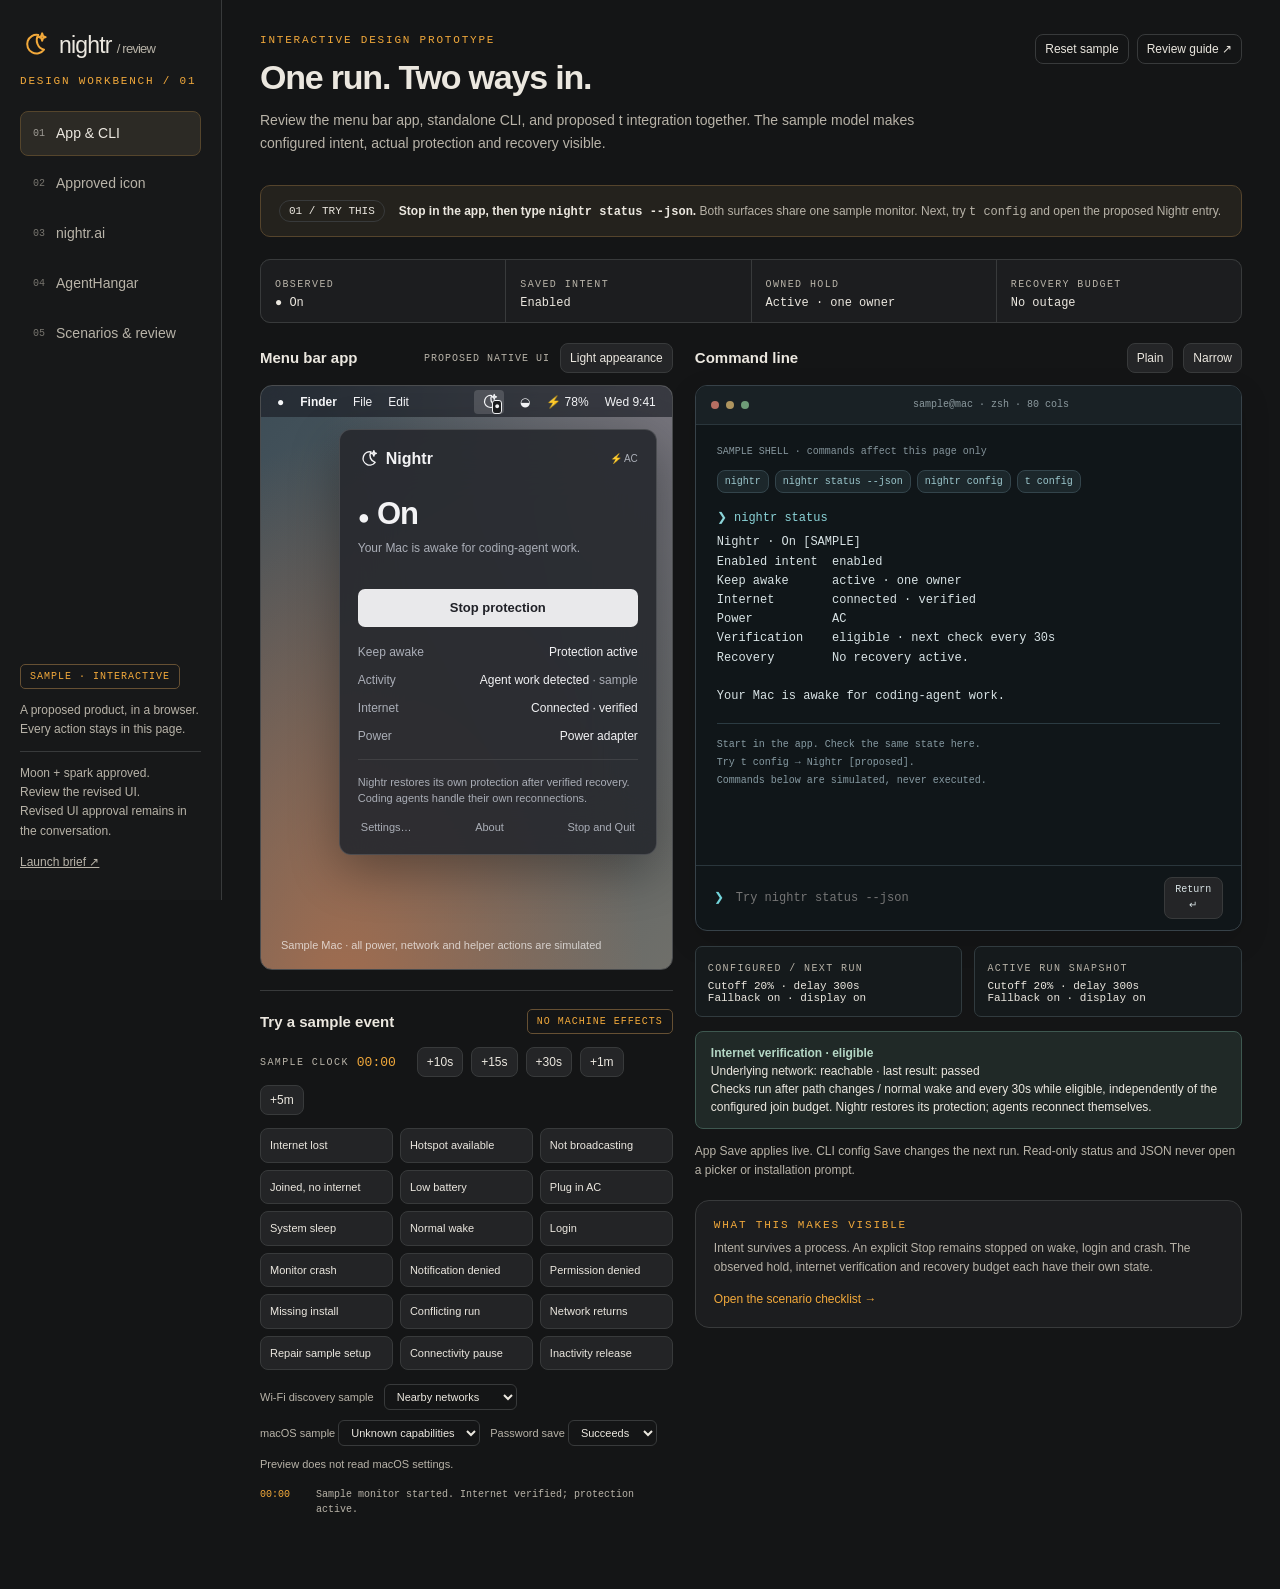
==== design-preview/index.html @ ea900652 "Implement native Nightr controller app and standalone CLI" ====
<!doctype html>
<html lang="en">
<head>
<meta charset="utf-8"><meta name="viewport" content="width=device-width,initial-scale=1">
<meta name="color-scheme" content="dark light">
<title>Nightr · interactive design review</title>
<style>
:root{--bg:#141516;--panel:#1c1d1f;--panel2:#242527;--line:#383a3b;--ink:#ebe7df;--muted:#b8b3a8;--accent:#f2a93b;--cyan:#73d5db;--green:#a7d69a;--red:#f49b91;--mono:"IBM Plex Mono","SFMono-Regular",Consolas,monospace;--sans:"Space Grotesk",-apple-system,BlinkMacSystemFont,"Segoe UI",sans-serif}*{box-sizing:border-box}body{margin:0;background:var(--bg);color:var(--ink);font:14px/1.5 var(--sans)}button,input,select,textarea{font:inherit}button,a,input,select,textarea{outline-offset:4px}button{cursor:pointer;color:inherit}button:disabled{cursor:not-allowed;opacity:.42}a{color:inherit}button{border:1px solid var(--line);background:var(--panel2);border-radius:8px;padding:9px 13px;text-align:center}button:hover:not(:disabled){border-color:var(--muted);filter:brightness(1.08)}button:focus-visible,a:focus-visible{outline:2px solid var(--accent)}button.primary{background:var(--accent);border-color:var(--accent);color:#241b0e;font-weight:650}button.quiet{background:transparent}button.small{padding:5px 9px;font-size:12px}button.link{padding:0;background:none;border:0;border-radius:0;color:var(--accent);text-align:left}input,select,textarea{background:var(--bg);color:var(--ink);border:1px solid var(--line);border-radius:6px;padding:8px 10px;max-width:100%}input[type=checkbox]{accent-color:var(--accent);width:16px;height:16px}h1,h2,h3,p{margin:0}h1{font-size:34px;line-height:1.15;letter-spacing:-1.2px;font-weight:550}h2{font-size:22px;line-height:1.25;letter-spacing:-.5px;font-weight:550}h3{font-size:15px;font-weight:600}p{color:var(--muted)}small,.muted{color:var(--muted)}.mono{font-family:var(--mono)}.eyebrow{font:11px var(--mono);letter-spacing:1.8px;text-transform:uppercase;color:var(--accent)}.label{font:10px var(--mono);letter-spacing:1.4px;color:var(--muted);text-transform:uppercase}.chip{display:inline-flex;align-items:center;gap:6px;border:1px solid var(--line);border-radius:20px;padding:4px 9px;font:11px var(--mono)}.green{color:var(--green)}.amber{color:var(--accent)}.cyan{color:var(--cyan)}.red{color:var(--red)}.stack{display:grid;gap:16px}.row{display:flex;align-items:center;gap:10px}.between{justify-content:space-between}.wrap{flex-wrap:wrap}.spacer{flex:1}.divider{border-top:1px solid var(--line);margin:18px 0}.card{background:var(--panel);border:1px solid var(--line);border-radius:14px;padding:22px}.note{font-size:12px;line-height:1.6;color:var(--muted)}.shell{display:grid;grid-template-columns:222px minmax(0,1fr);min-height:100vh}.sidebar{position:sticky;top:0;height:100vh;border-right:1px solid var(--line);padding:28px 20px;display:flex;flex-direction:column;gap:24px;background:#171819}.brand{display:flex;align-items:center;gap:11px;font-size:23px;letter-spacing:-.8px}.brand svg{color:var(--accent)}.sidebar nav{display:grid;gap:5px}.navbtn{display:flex;gap:11px;align-items:center;text-align:left;border-color:transparent;background:transparent;color:var(--muted);padding:11px 12px}.navbtn.active{background:#2c2a25;color:var(--ink);border-color:#55452c}.navnum{font:10px var(--mono);opacity:.6}.sidebar-foot{margin-top:auto;display:grid;gap:12px}.sample-pill{font:10px var(--mono);color:var(--accent);border:1px solid #665033;padding:6px 9px;border-radius:5px;display:inline-block;letter-spacing:1px}.main{min-width:0;padding:34px 38px 70px;max-width:1800px;width:100%;margin:auto}.topline{display:flex;justify-content:space-between;gap:20px;margin-bottom:30px;align-items:flex-start}.intro{max-width:670px;margin:12px 0 0;font-size:14px;line-height:1.65}.top-actions{display:flex;gap:8px;flex-wrap:wrap;justify-content:flex-end}.orientation{display:flex;gap:14px;align-items:center;background:#24221d;border:1px solid #55442c;padding:14px 18px;border-radius:10px;margin-bottom:22px}.orientation p{font-size:12px}.orientation strong{color:var(--ink);font-weight:550}.work-grid{display:grid;grid-template-columns:minmax(330px,.86fr) minmax(420px,1.14fr);gap:22px;align-items:start}.section-head{display:flex;justify-content:space-between;align-items:center;margin:0 0 12px}.section-head h2{font-size:15px;letter-spacing:0}.surface-caption{font:10px var(--mono);color:var(--muted);letter-spacing:1px;text-transform:uppercase}.mac-scene{border:1px solid #4a4c4e;position:relative;border-radius:12px;overflow:hidden;min-height:585px;background:radial-gradient(ellipse at 20% 110%,#a46d4e 0,transparent 65%),radial-gradient(ellipse at 100% 0%,#77757d 0,transparent 60%),linear-gradient(135deg,#3d4d57,#6f6f6a);padding-bottom:24px}.mac-scene.light{background:radial-gradient(ellipse at 20% 100%,#e5b695 0,transparent 60%),linear-gradient(135deg,#9eb5c2,#d8c3af)}.menubar{height:31px;display:flex;gap:16px;padding:0 16px;align-items:center;background:#1c2027ad;color:#f5f6f8;font:12px -apple-system,BlinkMacSystemFont,sans-serif;backdrop-filter:blur(16px)}.light .menubar{background:#f7f7f7a6;color:#26282a}.menubar .menu-icon{border:0;background:transparent;padding:3px 6px;border-radius:4px;display:flex;align-items:center;gap:4px}.menubar .menu-icon.open{background:#ffffff27}.mac-desktop-label{position:absolute;bottom:18px;left:20px;color:#ffffffb0;font:11px -apple-system,sans-serif}.mac-popover{--native-bg:#27292eea;--native-ink:#f3f3f5;--native-muted:#aaaeb7;--native-line:#ffffff17;width:318px;max-width:calc(100% - 30px);margin:12px 15px 0 auto;background:var(--native-bg);color:var(--native-ink);border:1px solid #ffffff25;border-radius:12px;box-shadow:0 16px 50px #0005;backdrop-filter:blur(30px);padding:18px;font:13px/1.4 -apple-system,BlinkMacSystemFont,sans-serif}.light .mac-popover,.native-light{--native-bg:#f6f5f2f2;--native-ink:#202228;--native-muted:#666b75;--native-line:#00000016}.mac-popover p{color:var(--native-muted)}.native-brand{font-size:16px;font-weight:600;gap:8px}.native-icon{color:var(--native-ink);display:inline-flex}.status-title{font-size:31px;font-weight:550;letter-spacing:-1px;margin-top:21px}.state-symbol{font-size:20px;margin-right:8px}.status-desc{font-size:12px;min-height:34px;margin:5px 0 15px}.native-primary{width:100%;background:#e9e9eb;color:#202127;border-color:#fff1;font-weight:600;padding:9px;border-radius:7px}.native-primary.start{background:#f2ad48;color:#281c0d}.native-status{margin-top:17px;display:grid;gap:11px}.native-status .item{display:flex;align-items:flex-start;justify-content:space-between;gap:12px;font-size:12px}.native-status .item span:first-child{color:var(--native-muted)}.native-status .item span:last-child{text-align:right}.native-separator{border-top:1px solid var(--native-line);margin:15px 0}.native-footer{display:flex;gap:8px;justify-content:space-between}.native-footer button{font:11px -apple-system,sans-serif;background:transparent;border:0;color:var(--native-muted);padding:3px}.recovery-banner{margin-top:14px;padding:11px;background:#b47b2323;border:1px solid #b6873c66;border-radius:7px;font-size:11px}.recovery-banner p{margin:5px 0 9px;font-size:11px;color:var(--native-muted)}.recovery-banner .row{gap:5px}.recovery-banner button{font-size:10px;padding:5px 7px;background:#ffffff10;color:var(--native-ink);border-color:var(--native-line)}.native-settings{--native-bg:#27292eea;--native-ink:#f3f3f5;--native-muted:#aaaeb7;--native-line:#ffffff17;margin:14px 15px 0;background:var(--native-bg);color:var(--native-ink);border-radius:12px;padding:17px;box-shadow:0 16px 45px #0004;font:12px -apple-system,sans-serif}.settings-title{font-size:15px;font-weight:600;margin-bottom:14px}.settings-grid{display:grid;gap:10px}.setting{display:flex;justify-content:space-between;gap:16px;align-items:center}.setting input[type=number]{width:70px}.setting input,.setting select{font-size:12px}.native-settings input,.native-settings select{background:#80808016;border-color:#80808044;color:var(--native-ink);padding:5px 7px}.native-settings .note{color:var(--native-muted);font-size:11px}.native-settings button{font-size:11px;padding:6px 10px}.native-settings button.primary{background:#da9c37}.hidden{display:none!important}.terminal{background:#101619;border:1px solid #374249;border-radius:12px;overflow:hidden;color:#d8e3e5;box-shadow:0 10px 30px #0002;font:12px/1.6 var(--mono)}.terminal-top{padding:11px 15px;border-bottom:1px solid #2a363c;display:flex;align-items:center;gap:7px;background:#192125;color:#8c9a9f;font-size:10px}.traffic{width:8px;height:8px;border-radius:50%;background:#526168}.traffic:first-child{background:#b56e62}.traffic:nth-child(2){background:#ae945e}.traffic:nth-child(3){background:#6e9c78}.terminal-body{padding:19px 21px;min-height:440px;overflow:auto;max-height:780px}.terminal.narrow{max-width:390px;margin:auto}.terminal.plain{filter:grayscale(1)}.terminal pre{font:inherit;white-space:pre-wrap;word-break:break-word;margin:0}.command-line{display:flex;align-items:center;gap:8px;padding:11px 18px;border-top:1px solid #2a363c}.command-line input{border:0;padding:4px;background:transparent;font:12px var(--mono);width:100%;outline:none;color:#e8f1f0}.command-line button{font-size:10px;padding:4px 8px}.terminal-hint{font-size:10px;color:#85959c}.command-examples{display:flex;gap:6px;flex-wrap:wrap;margin:10px 0 16px}.command-examples button{font:10px var(--mono);padding:5px 7px;background:#1c272b;border-color:#33444b;color:#9bc6cc}.term-entry{margin-bottom:15px}.term-prompt{color:#8bd4d8;margin-bottom:5px}.rail-title{font-size:14px;color:#88d4db;margin-bottom:3px}.rail-subtitle{font-size:10px;color:#86979e;margin-bottom:16px}.rail-section{color:#78cbd5;font-size:10px;letter-spacing:1.3px;margin:15px 0 5px;text-transform:uppercase}.rail-row{display:flex;gap:7px;width:100%;border:0;border-radius:2px;background:none;color:#aebfc4;padding:5px 7px;font:11px/1.5 var(--mono);text-align:left;justify-content:space-between}.rail-row .pointer{display:inline-block;width:11px;color:#e4f9fa}.rail-row.focused{background:#16434e;color:#f2ffff}.rail-row.primary-row{color:#a5dfa3;margin-top:12px}.rail-row .rail-value{color:#82999f;text-align:right;max-width:45%}.rail-row.focused .rail-value{color:#b1d4da}.rail-row.pending .rail-value{color:#e5ba78}.rail-footer{margin-top:17px;padding-top:12px;border-top:1px solid #2b3b42;font:10px/1.8 var(--mono);color:#879ba3}.rail-options{display:grid;gap:6px;margin-top:14px}.rail-options button{text-align:left;font:11px var(--mono);background:#172c34;color:#c6e9e8;border-color:#34515b}.rail-review{padding:12px;border:1px solid #35564d;background:#172b26;border-radius:5px;margin:12px 0;color:#b9d9c9}.rail-review pre{font-size:10px}.cli-settings .setting{font:11px var(--mono);padding:5px 0;border-bottom:1px solid #23353d}.cli-settings input,.cli-settings select{font:11px var(--mono);padding:5px;background:#16252c;border-color:#3b525b;width:110px}.scenario-bar{margin-top:20px;border-top:1px solid var(--line);padding-top:18px}.clock{display:flex;gap:8px;align-items:center;flex-wrap:wrap;margin:13px 0}.clock-readout{color:var(--accent);font:13px var(--mono);min-width:52px}.scenario-grid{display:grid;grid-template-columns:repeat(3,1fr);gap:7px}.scenario-grid button{font-size:11px;text-align:left;padding:8px 9px;background:#232426}.event-log{max-height:150px;overflow:auto;display:grid;gap:6px;margin-top:14px}.event{font:10px/1.5 var(--mono);display:flex;gap:12px}.event time{color:var(--accent);min-width:44px}.event span{color:var(--muted)}.observed{display:grid;grid-template-columns:repeat(4,1fr);gap:1px;background:var(--line);border:1px solid var(--line);border-radius:10px;overflow:hidden;margin:20px 0}.observed div{background:var(--panel);padding:12px 14px}.observed strong{display:block;margin-top:3px;font:12px var(--mono)}.icon-grid{display:grid;grid-template-columns:repeat(3,minmax(0,1fr));gap:18px}.icon-card{padding:22px;border:1px solid var(--line);background:var(--panel);border-radius:14px;position:relative}.icon-card.selected{border-color:var(--accent);background:#24221e}.icon-card .select-icon{width:100%;margin-top:18px}.app-icon{height:105px;width:105px;border-radius:25px;display:grid;place-items:center;background:linear-gradient(145deg,#ffd789,#d5922d);color:#332714;box-shadow:inset 0 1px 1px #fff9,0 10px 25px #0003;border:1px solid #e7b35c}.icon-hero{display:flex;justify-content:center;padding:15px 0 28px}.icon-mini-bars{display:grid;gap:7px;margin-top:18px}.icon-bar{height:38px;padding:7px 12px;border-radius:6px;display:flex;align-items:center;justify-content:space-between;background:#e5e6e8;color:#303134}.icon-bar.dark{background:#0f1114;color:#f0f0f2}.icon-scale{display:inline-flex;align-items:center;gap:6px;font:9px var(--mono)}.icon-state-row{display:flex;gap:8px;justify-content:space-between;margin:14px 0}.icon-state{display:grid;gap:4px;justify-items:center;font:8px var(--mono);color:var(--muted)}.icon-state-glyph{position:relative;display:inline-flex;color:inherit}.state-badge{position:absolute;right:-4px;bottom:-3px;background:var(--panel);border-radius:3px;font:bold 9px var(--mono);line-height:12px;min-width:10px;text-align:center;border:1px solid currentColor}.favicon{font:10px var(--sans);background:#303135;border:1px solid #4c4d50;border-bottom:0;border-radius:7px 7px 0 0;padding:8px;display:flex;align-items:center;gap:7px}.mini-social{background:#141516;border:1px solid #454039;padding:20px 16px;border-radius:0 0 8px 8px;margin-top:0;min-height:130px}.mini-social strong{font-size:22px;line-height:1.15;display:block;margin-top:18px;letter-spacing:-.6px}.preview-browser{border:1px solid #4b4944;border-radius:13px;overflow:hidden;background:#141516}.browser-chrome{background:#282827;padding:10px 15px;display:flex;align-items:center;gap:8px;font:10px var(--mono);color:#b6b1a7;border-bottom:1px solid #44413a}.address{background:#181918;padding:5px 25px;border-radius:5px;margin:auto;display:flex;gap:6px;align-items:center}.website{font-family:var(--sans);color:#ebe7df;background:#141516;overflow:hidden}.web-nav{display:flex;align-items:center;justify-content:space-between;padding:24px 36px;gap:20px}.web-brand{font-size:22px;font-weight:500;display:flex;align-items:center;gap:10px;letter-spacing:-.8px}.web-nav-links{display:flex;align-items:center;gap:20px;font-size:12px}.web-nav-links button{padding:0;background:none;border:0;color:#b8b3a8}.web-nav-links .source{border:1px solid #514334;padding:7px 11px;color:#f2a93b}.web-hero{display:grid;grid-template-columns:1.1fr .9fr;gap:32px;padding:65px 50px 70px;align-items:center;position:relative;border-bottom:1px solid #343434}.web-hero:before{content:"";position:absolute;width:520px;height:520px;border:1px solid #f2a93b18;top:-60px;right:-100px;border-radius:50%;box-shadow:0 0 0 70px #f2a93b06,0 0 0 140px #f2a93b04;pointer-events:none}.hero-copy{z-index:1}.web-kicker{display:flex;align-items:center;gap:8px;font:10px var(--mono);color:#d3b481;letter-spacing:1.4px;text-transform:uppercase;margin-bottom:22px}.web-kicker:before{content:"";width:22px;height:1px;background:#d3b481}.web-hero h2{font-size:clamp(36px,4.8vw,66px);line-height:1.03;letter-spacing:-2.8px;max-width:630px;font-weight:500}.web-hero h2 em{font-style:normal;color:#f2a93b}.web-hero p{font-size:15px;line-height:1.7;max-width:400px;margin:24px 0}.web-actions{display:flex;gap:10px;align-items:center;flex-wrap:wrap}.web-actions button{padding:12px 17px}.web-requirements{font:10px/1.7 var(--mono);color:#948e82;margin-top:16px}.web-demo{position:relative;z-index:1;transform:rotate(2deg);border:1px solid #74716b;border-radius:12px;overflow:hidden;background:linear-gradient(140deg,#5b6164,#856952);padding-bottom:28px;box-shadow:0 30px 70px #0006}.web-demo .mac-popover{width:290px;margin:12px auto 0;max-width:calc(100% - 24px)}.web-demo .menubar{font-size:10px;padding:0 12px}.web-demo .mac-popover .status-title{font-size:26px}.web-demo .recovery-banner{display:none}.web-strip{display:flex;gap:32px;justify-content:center;padding:20px 25px;border-bottom:1px solid #343434;font:10px var(--mono);color:#a9a597;flex-wrap:wrap}.web-features{padding:54px 50px}.web-section-label{font:10px var(--mono);color:#f2a93b;letter-spacing:1.5px;margin-bottom:20px}.web-feature-grid{display:grid;grid-template-columns:repeat(3,1fr);gap:30px}.web-feature{border-top:1px solid #4d4537;padding-top:18px}.web-feature .index{font:10px var(--mono);color:#a9987c;margin-bottom:25px}.web-feature h3{font-size:19px;font-weight:500;letter-spacing:-.5px;margin-bottom:12px}.web-feature p{font-size:12px;line-height:1.8}.web-cli{margin:0 50px 55px;display:grid;grid-template-columns:1fr 1fr;gap:30px;align-items:center;background:#1c1d1f;padding:28px;border:1px solid #393837;border-radius:10px}.web-cli h3{font-size:26px;line-height:1.15;font-weight:500;letter-spacing:-.7px;margin-bottom:15px}.web-cli p{font-size:12px}.web-code{font:11px/1.9 var(--mono);background:#101315;color:#d4ddd8;padding:20px;border-radius:6px;white-space:pre-wrap;overflow-wrap:anywhere}.web-install{border-top:1px solid #383734;padding:42px 50px;display:grid;grid-template-columns:1fr 1fr;gap:30px}.web-install h3{font-size:25px;font-weight:500;letter-spacing:-.7px;margin-bottom:12px}.web-install p{font-size:12px}.web-footer{border-top:1px solid #383734;padding:23px 36px;display:flex;gap:14px;justify-content:space-between;align-items:center;color:#9b9588;font-size:10px}.website-mobile{max-width:390px;margin:auto}.website-mobile .web-nav{padding:20px}.website-mobile .web-nav-links{gap:10px;font-size:10px}.website-mobile .web-hero{grid-template-columns:1fr;padding:35px 24px;gap:32px}.website-mobile .web-hero h2{font-size:46px;letter-spacing:-2px}.website-mobile .web-demo{transform:none}.website-mobile .web-features{padding:35px 24px}.website-mobile .web-feature-grid{grid-template-columns:1fr;gap:27px}.website-mobile .web-feature .index{margin-bottom:10px}.website-mobile .web-cli{grid-template-columns:1fr;margin:0 20px 30px;padding:20px}.website-mobile .web-install{grid-template-columns:1fr;padding:30px 24px}.website-mobile .web-strip{gap:10px;justify-content:flex-start;padding:16px 24px}.website-mobile .web-footer{padding:20px;flex-wrap:wrap}.hangar{padding:45px 42px 0;background:#141516;color:#ebe7df;min-height:740px}.hangar-logo{font:14px var(--mono);letter-spacing:-.3px}.hangar-hero{padding:55px 0 45px;display:grid;grid-template-columns:1.3fr 1fr;gap:40px}.hangar-hero h2{font-size:48px;line-height:1.1;letter-spacing:-2px;font-weight:500}.hangar-hero p{font-size:13px;align-self:end;line-height:1.8}.hangar-tabs{border-top:1px solid #3c3b36;border-bottom:1px solid #3c3b36;display:flex;gap:0;flex-wrap:wrap}.hangar-tabs button{flex:1;border:0;border-radius:0;padding:17px 14px;background:none;font:12px var(--mono);color:#a8a295;border-bottom:2px solid transparent}.hangar-tabs button.active{color:#f2a93b;border-bottom-color:#f2a93b;background:#f2a93b07}.hangar-product{padding:38px 0 45px;display:grid;grid-template-columns:1.1fr 1fr;gap:40px;align-items:center}.hangar-product h3{font-size:32px;letter-spacing:-1px;font-weight:500;line-height:1.2;margin:15px 0}.hangar-product p{font-size:13px;line-height:1.8;margin-bottom:20px}.hangar-product .visual{background:#1c1d1f;border:1px solid #3d3a35;border-radius:9px;min-height:225px;padding:25px;font:11px/2 var(--mono);display:grid;align-content:center}.hangar-product .visual .big-icon{color:#f2a93b;margin-bottom:17px}.hangar-footer{padding:22px 0;border-top:1px solid #3b3934;font:10px var(--mono);color:#8e877b;display:flex;justify-content:space-between}.guide-grid{display:grid;grid-template-columns:1fr 1fr;gap:22px}.walkthrough{counter-reset:steps}.walkthrough li{list-style:none;position:relative;padding:0 0 23px 42px;margin:0}.walkthrough li:before{counter-increment:steps;content:counter(steps,decimal-leading-zero);position:absolute;left:0;top:0;font:12px var(--mono);color:var(--accent)}.walkthrough ol{padding:0;margin:20px 0 0}.walkthrough p{font-size:12px;margin-top:5px}.review-check{display:flex;gap:10px;align-items:start;font-size:12px;margin:14px 0;color:var(--muted)}.review-check input{margin-top:2px}.guide-scenarios{display:grid;gap:9px;margin-top:20px}.guide-scenario{display:flex;align-items:center;gap:18px;border-top:1px solid var(--line);padding-top:12px}.guide-scenario p{font-size:11px;flex:1}.guide-scenario button{min-width:150px;text-align:left;font-size:11px}.toast{position:fixed;bottom:25px;left:50%;transform:translateX(-50%);max-width:calc(100% - 35px);background:#e9e2d5;color:#29261f;padding:12px 18px;border:1px solid #cdbd9e;border-radius:9px;box-shadow:0 10px 40px #0005;z-index:40;font-size:12px}.modal-overlay{position:fixed;inset:0;background:#0009;z-index:30;display:flex;align-items:center;justify-content:center;padding:25px;backdrop-filter:blur(5px)}.modal{width:540px;max-width:100%;max-height:90vh;overflow:auto;background:var(--panel);border:1px solid #5b5447;border-radius:14px;padding:26px;box-shadow:0 20px 90px #0008}.modal h2{margin-bottom:12px}.modal p{font-size:13px;line-height:1.7}.modal .row{margin-top:22px;justify-content:flex-end}.modal pre{white-space:pre-wrap;font:11px/1.8 var(--mono);background:var(--bg);padding:15px;border-radius:7px;overflow-wrap:anywhere}.audit{display:grid;grid-template-columns:1fr 1fr;gap:12px;margin-top:15px}.audit>div{padding:12px;background:#151a1c;border-radius:7px;border:1px solid #313b3f;font-size:11px}.audit strong{display:block;margin-top:4px;font:11px var(--mono)}@media(min-width:1500px){.main{padding:40px 55px}.work-grid{grid-template-columns:minmax(440px,.9fr) minmax(500px,1.1fr)}}@media(max-width:1160px){.shell{grid-template-columns:185px 1fr}.sidebar{padding:25px 13px}.main{padding:28px 23px}.work-grid{grid-template-columns:1fr}.mac-scene{min-height:555px}.terminal-body{max-height:650px}.icon-grid{grid-template-columns:1fr}.icon-card{display:grid;grid-template-columns:140px 1fr 1fr;gap:15px}.icon-card .icon-hero{grid-row:span 2}.icon-card>div:nth-child(4){grid-column:2 / span 2}.icon-card .mini-social{min-height:110px}.icon-card .mini-social strong{font-size:21px}.icon-card h2{font-size:20px}.icon-card .select-icon{grid-column:2 / span 2;margin-top:0}.icon-card .icon-mini-bars{margin-top:0}.icon-card .icon-state-row{grid-column:2}.web-hero{padding:45px 30px;gap:20px}.web-hero h2{font-size:45px;letter-spacing:-2px}.web-demo .mac-popover{padding:13px}.web-features{padding:40px 30px}.web-cli{margin:0 30px 40px}.web-install{padding:30px}.guide-grid{grid-template-columns:1fr}}@media(max-width:760px){.shell{display:block}.sidebar{position:relative;height:auto;border-right:0;border-bottom:1px solid var(--line);padding:17px 18px;gap:14px}.sidebar nav{display:flex;overflow:auto;gap:5px}.navbtn{white-space:nowrap;padding:8px 10px;font-size:12px}.navnum{display:none}.sidebar-foot{display:none}.brand{font-size:20px}.sidebar .eyebrow{display:none}.main{padding:23px 16px 50px}.topline{display:block;margin-bottom:20px}.top-actions{justify-content:flex-start;margin-top:17px}h1{font-size:29px}.orientation{align-items:flex-start;padding:13px}.orientation .chip{display:none}.work-grid{display:block}.work-grid>section+section{margin-top:25px}.scenario-grid{grid-template-columns:repeat(2,1fr)}.observed{grid-template-columns:repeat(2,1fr)}.icon-card{display:block}.icon-card .icon-hero{padding:22px}.icon-card .icon-mini-bars{margin-top:20px}.icon-card .select-icon{margin-top:15px}.web-nav{padding:20px}.web-nav-links{gap:10px;font-size:10px}.web-nav-links button:first-child{display:none}.web-hero{grid-template-columns:1fr;padding:35px 24px;gap:32px}.web-hero h2{font-size:46px;letter-spacing:-2px}.web-demo{transform:none;max-width:350px;margin:auto;width:100%}.web-features{padding:35px 24px}.web-feature-grid{grid-template-columns:1fr;gap:27px}.web-feature .index{margin-bottom:10px}.web-cli{grid-template-columns:1fr;margin:0 20px 30px;padding:20px}.web-install{grid-template-columns:1fr;padding:30px 24px}.web-strip{gap:10px;justify-content:flex-start;padding:16px 24px}.web-footer{padding:20px;flex-wrap:wrap}.hangar{padding:28px 24px 0}.hangar-hero{grid-template-columns:1fr;padding:35px 0;gap:20px}.hangar-hero h2{font-size:39px}.hangar-product{grid-template-columns:1fr;gap:20px}.hangar-tabs button{font-size:10px;padding:13px 7px}.guide-scenario{align-items:flex-start;gap:10px}.guide-scenario button{min-width:125px}.terminal-body{padding:15px 12px}.rail-row{font-size:10px}.rail-row .rail-value{max-width:40%}.audit{grid-template-columns:1fr}.mac-scene{min-height:560px}.top-actions button{font-size:11px}}

/* Revised native Settings: compact Mac window, readable rows, persistent actions. */
.native-settings-overlay{position:fixed;inset:0;z-index:25;background:#0005;display:grid;place-items:center;padding:22px;backdrop-filter:blur(4px)}
.native-settings{width:600px;max-width:100%;max-height:calc(100vh - 44px);margin:0;padding:0;overflow:auto;border:1px solid #85858a70;background:var(--native-bg);font:15px/1.4 -apple-system,BlinkMacSystemFont,sans-serif;box-shadow:0 24px 100px #0008}
.native-settings-header{padding:17px 22px 12px;border-bottom:1px solid var(--native-line);position:sticky;top:0;background:var(--native-bg);z-index:1}.native-settings-title{display:flex;align-items:center;gap:12px;justify-content:space-between;font-size:15px;font-weight:600}.native-traffic{display:flex;gap:7px}.native-traffic i{width:11px;height:11px;border-radius:50%;background:#9996}.native-traffic button{border:0;border-radius:50%;width:11px;height:11px;background:#f97970;padding:0}.native-settings-tabs{display:flex;gap:8px;justify-content:center;padding-top:16px}.native-settings-tabs button{min-width:96px;padding:7px 11px;border-radius:8px;border:1px solid transparent;background:none;color:var(--native-muted);font-size:13px;display:grid;gap:3px;justify-items:center}.native-settings-tabs button.active{background:#80808019;color:#dba84d;border-color:#80808025}.native-tab-icon{font-size:21px;line-height:1.15}.native-settings-content{padding:20px 26px;min-height:245px}.native-settings-content h3{font-size:16px;color:var(--native-ink);margin:0 0 5px}.native-settings-content .note{font-size:13px;line-height:1.45;margin-bottom:15px}.native-settings .settings-grid{gap:0}.native-settings .setting{min-height:34px;padding:6px 0;border-bottom:1px solid var(--native-line);gap:18px}.native-settings .setting>span{font-size:15px}.native-settings input,.native-settings select{font-size:14px;min-height:28px;padding:3px 7px;max-width:180px}.native-settings input[type=number]{width:82px}.native-settings input[type=checkbox]{min-height:0;width:17px;height:17px}.native-settings-footer{position:sticky;bottom:0;border-top:1px solid var(--native-line);background:var(--native-bg);padding:13px 20px;display:flex;align-items:center;justify-content:space-between;gap:10px}.native-settings-footer button{font-size:13px;padding:5px 15px}.native-settings-footer .primary{background:#e3ad4d}.native-settings-footer .note{margin:0;font-size:11px}.locked-icon-grid{display:grid;grid-template-columns:.7fr 1.3fr;gap:25px;align-items:start}.locked-icon-grid .app-icon{width:150px;height:150px;border-radius:35px}.locked-icon-grid .icon-hero{padding:30px}.locked-icon-grid .icon-mini-bars{max-width:550px}.locked-icon-grid .icon-bar{height:54px;padding:10px 20px}.locked-icon-grid .icon-state-row{max-width:500px;padding:20px 10px}.locked-icon-grid .icon-state{font-size:11px;gap:10px}.locked-icon-grid .mini-social{min-height:160px}.locked-icon-grid .mini-social strong{font-size:30px}.locked-icon-grid .mini-social{margin-top:0}.hangar-tabs button[data-product=nightr]{display:flex;align-items:center;justify-content:center;gap:9px;font:600 18px var(--sans);color:#f2c77e;background:#f2a93b13;border:1px solid #9b703b;border-bottom:2px solid transparent;margin:-1px 0;border-radius:7px 7px 0 0}.hangar-tabs button[data-product=nightr].active{background:#f2a93b22;color:#ffd99b;border-bottom:3px solid #f2a93b}.new-badge{font:700 10px var(--mono);letter-spacing:.8px;padding:3px 5px;background:#f2a93b;color:#251b0e;border-radius:4px}.verification-note{padding:12px 15px;background:#202927;border:1px solid #3e5850;border-radius:8px;font-size:12px;margin-top:14px}.verification-note strong{color:#b4d7c5}.native-settings-content .settings-footnote{font-size:12px;line-height:1.5;margin-top:14px;color:var(--native-muted)}
@media(max-width:760px){.native-settings-overlay{padding:12px}.native-settings{max-height:calc(100vh - 24px)}.native-settings-content{padding:17px}.native-settings-tabs{gap:2px}.native-settings-tabs button{min-width:0;flex:1;font-size:11px;padding:6px 4px}.native-settings-header{padding:14px 16px 10px}.native-settings .setting>span{font-size:14px}.native-settings .setting{gap:10px}.native-settings input,.native-settings select{max-width:135px}.locked-icon-grid{grid-template-columns:1fr}.hangar-tabs button[data-product=nightr]{font-size:17px;gap:6px;min-width:140px}.hangar-tabs button[data-product=nightr] .icon-state-glyph{display:none}}

/* Grouped Settings and precise Advanced controls. */
.settings-subgroup{margin:17px 0 0;padding:0;border:0}.settings-subgroup:first-child{margin-top:0}.settings-subgroup legend{font-size:12px;font-weight:600;color:var(--native-muted);padding:0 0 5px;letter-spacing:.2px}.settings-subgroup .settings-help{font-size:12px;line-height:1.45;color:var(--native-muted);margin:7px 0 0}.native-settings .setting.inactive>span{opacity:.45}.native-settings .setting :disabled{opacity:.4;cursor:not-allowed}.native-settings .setting input[type=checkbox]{flex-shrink:0}.connection-facts{display:grid;grid-template-columns:1fr 1fr;gap:8px;margin-top:4px}.connection-facts>div{border:1px solid var(--native-line);background:#8080800a;border-radius:7px;padding:9px 11px;font-size:12px;color:var(--native-muted)}.connection-facts strong{display:block;font-size:13px;color:var(--native-ink);font-weight:500;margin-top:3px}.connection-facts>div:last-child{grid-column:span 2}.os-feature{display:flex;gap:12px;align-items:center;justify-content:space-between;border-bottom:1px solid var(--native-line);padding:9px 0}.os-feature strong{display:block;font-weight:500;font-size:14px}.os-feature small{display:block;font-size:12px;color:var(--native-muted);margin-top:2px}.os-feature button{flex-shrink:0;padding:4px 10px;font-size:12px}.native-tab-icon svg{display:block;margin:0 auto}.advanced-timing{display:grid;grid-template-columns:minmax(0,1fr) 83px 24px;gap:7px 12px;align-items:center;padding:12px 0;border-bottom:1px solid var(--native-line)}.advanced-timing>label{font-size:15px;grid-column:1 / -1}.advanced-timing input[type=range]{accent-color:#d7a04c;min-width:0;max-width:none;width:100%;padding:0;height:22px;min-height:0;border:0;background:transparent}.advanced-timing input[type=number]{width:83px;max-width:83px;text-align:right}.timing-unit{font-size:12px;color:var(--native-muted)}.timing-range-note{grid-column:1 / -1;font-size:11px;color:var(--native-muted);min-height:0}.timing-range-note:empty{display:none}.field-error{font-size:12px;color:#dc8076;margin-top:4px;grid-column:1 / -1}.field-error:empty{display:none}.setting-field-wrap{display:grid}.setting-field-wrap .field-error{margin-bottom:3px}.settings-error-summary{font-size:12px;color:#dc8076;margin-bottom:10px}.settings-error-summary:empty{display:none}.advanced-stepper{display:flex;gap:10px;justify-content:space-between;align-items:center;padding:11px 0;border-bottom:1px solid var(--native-line);flex-wrap:wrap}.advanced-stepper label{font-size:15px}.advanced-stepper .field-error{width:100%}.native-settings input[aria-invalid=true]{border-color:#dc8076}.native-settings .settings-footnote{margin-bottom:0}.native-settings-content>h3+.note{margin-bottom:17px}.native-settings-overlay .native-settings{max-height:min(800px,calc(100vh - 44px))}@media(max-width:480px){.native-settings-content{padding:17px 16px}.advanced-timing{grid-template-columns:minmax(0,1fr) 76px 22px;gap:7px}.advanced-timing input[type=number]{width:76px}.connection-facts{grid-template-columns:1fr}.connection-facts>div:last-child{grid-column:auto}.native-settings-footer .note{display:none}.native-settings .setting>span{font-size:14px}.os-feature strong{font-size:13px}}

/* Simple Protection: one decision, then lid and battery details. */
.awake-main,.awake-detail{border:0;margin:0;padding:0;min-width:0}.awake-main>legend,.awake-detail>legend{font-size:15px;font-weight:600;color:var(--native-ink);padding:0;margin-bottom:14px}.awake-mode-options{display:flex;align-items:center;gap:26px;flex-wrap:wrap}.awake-mode-options label,.awake-condition,.awake-lock{display:flex;align-items:center;gap:9px;font-size:15px;cursor:pointer}.awake-mode-options input[type=radio]{width:16px;height:16px;min-height:0;margin:0;accent-color:#dca84b}.awake-condition input,.awake-lock input,.battery-inline input[type=checkbox]{margin:0;flex-shrink:0}.automatic-conditions{margin:17px 0 0 25px;display:grid;gap:11px}.automatic-conditions[hidden]{display:none!important}.automatic-conditions .field-error{margin:0}.awake-hint{font-size:12px;line-height:1.4;color:var(--native-muted);margin:0 0 0 26px}.awake-hint:empty,.settings-footnote:empty{display:none}.awake-divider{border:0;border-top:1px solid var(--native-line);margin:23px 0 17px}.awake-display,.awake-lock{display:grid;grid-template-columns:92px 116px;align-items:center;gap:12px;min-height:34px;font-size:15px}.awake-display{margin-bottom:8px}.awake-display select{width:116px;min-width:0}.awake-lock{width:max-content}.awake-lock input{justify-self:start}.battery-inline{display:flex;gap:8px;align-items:center;flex-wrap:wrap;font-size:15px}.battery-inline label{display:flex;gap:9px;align-items:center;cursor:pointer}.battery-inline input[type=number]{width:64px;max-width:64px;text-align:center}.battery-inline>span{color:var(--native-muted)}.awake-battery-help{font-size:12px;color:var(--native-muted);margin:9px 0 0 26px}.awake-detail .field-error{margin-left:26px}.native-settings-content:has(.awake-main){min-height:0;padding:24px 28px 27px}.native-settings-content:has(.awake-main) .settings-error-summary:empty{display:none}@media(max-width:480px){.awake-mode-options{gap:16px}.native-settings-content:has(.awake-main){padding:20px}.automatic-conditions{margin-left:25px}.battery-inline{gap:7px}}

/* Connectivity follows the same quiet native rhythm as Protection. */
.connection-panel fieldset{border:0;margin:0;padding:0;min-width:0}.connection-panel legend{font-size:15px;font-weight:600;color:var(--native-ink);padding:0;margin-bottom:14px}.connection-status{display:flex;gap:11px;align-items:flex-start;padding:12px 13px;background:#8080800b;border:1px solid var(--native-line);border-radius:8px}.connection-status-icon{color:var(--native-muted);padding-top:1px;line-height:0}.connection-status-icon.connected{color:#94bca6}.connection-status-copy{min-width:0;flex:1}.connection-status-copy strong{display:block;font-size:14px;font-weight:500;line-height:1.35}.connection-status-copy small{display:block;color:var(--native-muted);font-size:12px;line-height:1.4;margin-top:3px}.connection-sample{font-size:10px;color:var(--native-muted);padding-top:2px}.hotspot-enable{display:flex;align-items:center;gap:9px;font-size:15px;width:max-content;cursor:pointer}.hotspot-enable input{margin:0}.hotspot-fields{margin:14px 0 0 26px;display:grid;grid-template-columns:92px minmax(0,1fr);gap:9px 12px;align-items:center;font-size:15px}.hotspot-fields.inactive>label{opacity:.45}.hotspot-fields input[type=text]{width:100%;max-width:245px}.hotspot-fields input[type=number]{width:78px;max-width:78px}.hotspot-fields .field-error{grid-column:2;margin:0}.hotspot-delay{display:flex;align-items:center;gap:8px}.hotspot-delay span{font-size:13px;color:var(--native-muted)}.hotspot-help{font-size:13px;color:var(--native-muted);margin:11px 0 0 26px}.macos-feature-row{display:flex;align-items:center;gap:11px;justify-content:space-between;min-height:34px;font-size:15px}.native-settings .macos-info{display:inline-grid;place-items:center;width:20px;height:20px;padding:0;border-radius:50%;font:500 12px -apple-system,BlinkMacSystemFont,sans-serif;color:var(--native-muted);border:1px solid #8886;background:transparent;flex-shrink:0}.native-settings .macos-info:hover{color:var(--native-ink)}.macos-caption{font-size:12px;color:var(--native-muted);margin:10px 0 0}.native-settings-content:has(.connection-panel){min-height:0;padding:24px 28px 27px}@media(max-width:480px){.native-settings-content:has(.connection-panel){padding:20px}.hotspot-fields{grid-template-columns:72px minmax(0,1fr);gap:9px}.hotspot-fields input[type=text]{min-width:0}.connection-status{padding:11px}.macos-feature-row{gap:10px}}

/* Advanced explains the sequence, keeping exact seconds beside every slider. */
.advanced-panel fieldset{border:0;padding:0;margin:0;min-width:0}.advanced-panel legend{font-size:15px;font-weight:600;color:var(--native-ink);padding:0;margin:0 0 13px}.advanced-panel .advanced-timing{grid-template-columns:minmax(0,1fr) 83px 58px;gap:8px 12px;padding:13px 0;border-bottom:0}.advanced-field-heading{grid-column:1 / -1}.advanced-field-heading label{font-size:15px;font-weight:400}.advanced-field-help{font-size:13px;line-height:1.4;color:var(--native-muted);margin:4px 0 0}.advanced-panel .advanced-stepper{padding:13px 0;border-bottom:0;display:grid;grid-template-columns:minmax(0,1fr) 83px 58px;gap:8px 12px}.advanced-panel .advanced-stepper .advanced-field-heading{grid-column:1}.advanced-panel .advanced-stepper input{grid-column:2;width:83px;max-width:83px;text-align:right}.advanced-panel .timing-unit{font-size:12px}.duration-hint{grid-column:2 / -1;text-align:right;font-size:12px;color:var(--native-muted);line-height:1.4}.duration-hint:empty{display:none}.advanced-lid-note{font-size:13px;color:var(--native-muted);line-height:1.4;margin:16px 0 0}.native-settings-content:has(.advanced-panel){min-height:0;padding:24px 28px 27px}.advanced-panel .awake-divider{margin:14px 0 17px}.advanced-field-heading.inactive{opacity:.5}@media(max-width:480px){.native-settings-content:has(.advanced-panel){padding:20px}.advanced-panel .advanced-timing,.advanced-panel .advanced-stepper{grid-template-columns:minmax(0,1fr) 76px 54px;gap:8px}.advanced-panel .advanced-stepper input{width:76px}.advanced-field-help{font-size:12px}}

.hotspot-selected{display:grid;grid-template-columns:minmax(0,1fr) 76px;gap:8px;align-items:center;min-width:0;min-height:28px}.hotspot-selected input[readonly]{min-width:0;width:100%;max-width:none;cursor:default}.hotspot-selected button{width:100%;min-height:28px;padding:4px 10px;font-size:12px}.hotspot-selected .credential-status{min-width:0;overflow:hidden;text-overflow:ellipsis}.wifi-workbench{display:flex;align-items:center;gap:10px;flex-wrap:wrap;margin-top:14px}.wifi-workbench label{font-size:11px;color:var(--muted)}.wifi-workbench select{font-size:11px;padding:5px 8px}.modal:has(.network-chooser){width:560px;padding:21px 23px}.modal:has(.network-chooser) h2{font-size:17px;letter-spacing:-.2px;margin-bottom:14px}.network-chooser{font:13px/1.45 -apple-system,BlinkMacSystemFont,sans-serif}.network-tabs{display:flex;gap:4px;border-bottom:1px solid var(--line);padding-bottom:12px}.network-tabs button{flex:1;padding:6px 10px;background:transparent;font-size:13px}.network-tabs button[aria-selected=true]{background:#80766625;border-color:#a58248;color:var(--ink)}.network-content{min-height:230px;padding:15px 0 4px}.network-list{display:grid;gap:2px;max-height:290px;overflow:auto}.network-option{display:flex;align-items:center;gap:11px;padding:9px 8px;border-radius:7px;cursor:pointer}.network-option:hover{background:#ffffff07}.network-option input{accent-color:var(--accent);margin:0;flex-shrink:0}.network-option>span{min-width:0;flex:1}.network-name{display:block;font-size:14px;white-space:pre-wrap;overflow-wrap:anywhere}.network-meta{display:block;font-size:11px;color:var(--muted);margin-top:2px}.network-tools{display:flex;align-items:center;gap:7px;margin-bottom:9px}.network-tools>span{flex:1;font-size:12px;color:var(--muted)}.network-tools button{font-size:11px;padding:5px 8px}.network-message{color:var(--muted);font-size:13px;padding:28px 12px;text-align:center}.network-manual label{display:block;font-size:14px;margin-bottom:9px}.network-manual input{width:100%;font-size:15px}.network-manual .note{margin-top:9px;font-size:12px}.network-byte-count{font:11px var(--mono);color:var(--muted);margin-top:10px}.network-error{font-size:12px;color:var(--red);min-height:18px;margin-top:8px}.network-selection{display:flex;gap:10px;align-items:baseline;padding-top:12px;border-top:1px solid var(--line);font-size:12px;color:var(--muted)}.network-selection strong{font-weight:500;color:var(--ink);white-space:pre-wrap;overflow-wrap:anywhere}.network-sample{font:10px var(--mono);letter-spacing:.5px;color:var(--muted);margin-left:auto}.network-tabs+div[role=tabpanel]{outline:none}
@media(max-width:480px){.modal:has(.network-chooser){padding:18px}.network-tools{flex-wrap:wrap}.network-tools>span{flex-basis:100%}.hotspot-selected{flex-wrap:wrap}.hotspot-selected input[readonly]{flex-basis:100%}.network-content{min-height:215px}}
.network-security-choices{display:flex;gap:20px;flex-wrap:wrap;margin-top:18px;font-size:13px}.network-security-choices label{display:flex;align-items:center;gap:7px}.network-credential-status{display:flex;align-items:center;justify-content:space-between;margin-top:9px;font-size:12px;color:var(--muted)}.credential-status{font-size:13px;color:var(--native-muted);flex:1}.macos-state{margin-left:auto;font-size:12px;color:var(--native-muted)}.macos-feature-row .macos-info{margin-left:2px}.hotspot-fields input[id=setting-app-hotspotAttempts]{width:78px}.hotspot-fields .credential-status{white-space:nowrap}.native-settings .macos-action{font-size:12px;padding:3px 8px;border-color:var(--native-line);background:transparent}.network-manual input[type=password]{letter-spacing:2px}.inline-network-password{margin-top:16px;padding-top:13px;border-top:1px solid var(--line)}.inline-network-password label{font-size:13px;display:block;margin-bottom:7px}.inline-network-password input{width:100%;font-size:14px}.inline-network-password .note{font-size:11px;margin-top:7px}.native-settings .macos-guidance-row{display:grid;grid-template-columns:18px minmax(0,1fr) auto;gap:10px;align-items:center;width:100%;text-align:left;border:0;border-radius:5px;background:transparent;padding:8px 3px;font:14px -apple-system,BlinkMacSystemFont,sans-serif;color:var(--native-ink)}.native-settings .macos-guidance-row:hover{background:#8080800a}.macos-guidance-row small{font-size:12px;color:var(--native-muted)}.macos-readiness{text-align:center;font-size:16px;color:var(--native-muted)}.network-content{min-height:195px;max-height:430px;overflow:auto}.network-list{max-height:235px}.macos-readiness{display:flex;align-items:center;justify-content:center;color:var(--native-ink)}.native-settings .macos-guidance-row{grid-template-columns:22px minmax(0,1fr) auto;padding:9px 3px}.macos-readiness svg{display:block;flex-shrink:0}.native-settings.native-light{--native-bg:#f6f5f2f2;--native-ink:#202228;--native-muted:#666b75;--native-line:#00000016}.native-settings.native-light button{background:#ffffff;color:#202228;border-color:#bfc0c4}.native-settings.native-light button:disabled{background:#ececea;color:#85878d;border-color:#d0d0ce;opacity:1}.native-settings.native-light .native-settings-tabs button{background:transparent;border-color:transparent;color:#646873}.native-settings.native-light .native-settings-tabs button.active{background:#e7e4de;border-color:#d5d1c8;color:#75521e}.native-settings.native-light .native-traffic button{background:#f97970;border:0}.native-settings.native-light .macos-guidance-row{background:transparent;border-color:transparent;color:#202228}.native-settings.native-light .macos-guidance-row:hover{background:#e8e8e5}.native-settings.native-light button.primary{background:#e3ad4d;border-color:#cb963c;color:#281c0d}.macos-settings-help{font-size:13px;color:var(--native-muted);margin:-4px 0 9px}.macos-dialog-current{display:flex;align-items:center;gap:9px;font-size:13px;margin:3px 0 16px}.macos-dialog-current svg{flex-shrink:0}.macos-dialog-path{font-size:12px!important;margin-top:14px!important;color:var(--ink)!important}.macos-dialog-help{font-size:12px!important;margin-top:10px!important}.macos-workbench-disclosure{font-size:11px;color:var(--muted);flex-basis:100%}.native-settings{display:flex;flex-direction:column;overflow:hidden}.native-settings-header,.native-settings-footer{position:static;flex:0 0 auto}.native-settings-content{flex:1 1 auto;min-height:0;overflow-y:auto;overscroll-behavior:contain}</style>
</head>
<body>
<div class="shell">
<aside class="sidebar"><div><div class="brand" id="workbench-brand"></div><div class="eyebrow" style="margin-top:12px">Design workbench / 01</div></div><nav aria-label="Preview surfaces" id="navigation"></nav><div class="sidebar-foot"><div><span class="sample-pill">SAMPLE · INTERACTIVE</span></div><p class="note">A proposed product, in a browser.<br>Every action stays in this page.</p><div class="divider" style="margin:0"></div><p class="note">Moon + spark approved.<br>Review the revised UI.<br>Revised UI approval remains in the conversation.</p><a class="note" href="https://github.com/agenthangar/nightr/issues/1" target="_blank" rel="noreferrer">Launch brief ↗</a></div></aside>
<main class="main"><div id="page-head"></div><div id="content"></div></main>
</div><div id="toast" class="toast hidden" role="status" aria-live="polite"></div><div id="modal-root"></div>
<script id="model">
/* Pure synthetic controller. No system, storage, network or timer effects. */
globalThis.PreviewModel = (() => {
 const defaults = () => ({display:true,displayMode:'on',lock:false,checks:'agent,internet',require:'all',forever:false,every:30,grace:900,retries:3,backoff:30,batteryProtection:true,inactivity:30,outageDelay:300,hotspotAttempts:3,batteryCutoff:20,fallback:true,ssid:'Sample iPhone',notifications:true,login:true});
 const create = () => ({clock:0,enabled:true,launched:true,installed:true,authorized:true,permission:true,notificationPermission:true,ac:true,battery:78,internet:true,networkReachable:true,internetFresh:true,lastVerifiedAt:0,asleep:false,connectivityPaused:false,pauseReason:null,probe:{active:false,endsAt:null,nextAt:30,started:0,completed:0,failed:0,cancelled:0,coalesced:0,reasons:[]},broadcast:false,joinSuccess:false,verifyInternet:false,crashed:false,crashCount:0,restartAt:null,conflict:false,settings:defaults(),running:defaults(),outage:null,lastAssociation:false,events:[{at:0,text:'Sample monitor started. Internet verified; protection active.'}],hold:true,releaseUntilWake:false});
 const log = (s,text) => {s.events.unshift({at:s.clock,text});s.events=s.events.slice(0,80)};
 const safe = s => !s.running.batteryProtection || s.ac || s.battery>=s.running.batteryCutoff;
 const monitorsInternet = s => !s.running.forever && s.running.require!=='none' && s.running.checks.includes('internet');
 const canRecover = s => s.enabled && s.launched && s.installed && s.authorized && s.permission && !s.conflict && !s.crashed && !s.asleep && !s.releaseUntilWake && s.crashCount<=3 && safe(s);
 const canVerify = s => canRecover(s) && monitorsInternet(s);
 const status = s => !s.enabled?'Off':!s.installed||!s.authorized||!s.permission||s.conflict||s.crashCount>3?'Error':!safe(s)||s.asleep||s.releaseUntilWake||!s.launched||s.connectivityPaused?'Paused':s.crashed||((!s.internet||!s.internetFresh)&&monitorsInternet(s))?'Recovering':'On';
 const sync = s => {s.hold=canRecover(s)&&!s.connectivityPaused;};
 const cancelProbe = (s,reason) => {if(s.probe.active){s.probe.cancelled++;log(s,'Internet verification cancelled: '+reason+'.');}s.probe.active=false;s.probe.endsAt=null;s.probe.nextAt=null;s.probe.reasons=[];};
 const validLimit = value => Number.isInteger(value)&&value>=1&&value<=10;
 const joinGap = attempt => Math.min(30*2**Math.max(0,attempt-1),300);
 const cancel = (s,reason,clear=false) => {const o=s.outage;if(o?.phase==='active')log(s,'Closed active join attempt: '+reason+'.');if(clear)s.outage=null;else if(o&&!['exhausted','skipped','disabled','suspended'].includes(o.phase)){o.resumePhase=o.phase==='active'?'wait':o.phase;o.remaining=o.phase==='active'?joinGap(o.attempts):Math.max(0,(o.nextAt??s.clock)-s.clock);o.activeUntil=null;o.nextAt=null;o.phase=o.attempts>=o.limit?'exhausted':'suspended';}s.lastAssociation=false;};
 const outage = s => {if(!canVerify(s)||s.internet)return;if(s.outage?.phase==='suspended'&&s.running.fallback){const o=s.outage;o.phase=o.resumePhase||'wait';o.nextAt=s.clock+(o.remaining||0);log(s,'Same outage resumed; attempt budget and one-prompt ledger retained.');}if(!s.outage){s.outage={began:s.clock,attempts:0,limit:s.running.hotspotAttempts,phase:s.running.fallback?'delay':'disabled',nextAt:s.running.fallback?s.clock+s.running.outageDelay:null,activeUntil:null,prompted:false,promptCount:0,skipped:false};log(s,'Internet lost. Outage delay started ('+s.running.outageDelay+'s).');}};
 const requestProbe = (s,reason) => {if(!canVerify(s))return false;if(s.probe.active){s.probe.coalesced++;if(!s.probe.reasons.includes(reason))s.probe.reasons.push(reason);return false;}s.probe.active=true;s.probe.started++;s.probe.endsAt=s.clock+10;s.probe.nextAt=null;s.probe.reasons=[reason];log(s,'Verifying internet ('+reason+'); 10s cap. Path availability alone is not proof.');return true;};
 const finishProbe = s => {s.probe.active=false;s.probe.endsAt=null;s.probe.completed++;s.lastVerifiedAt=s.clock;s.internetFresh=true;s.internet=s.networkReachable;s.probe.nextAt=s.clock+20;if(s.internet){const recovering=!!s.outage||s.connectivityPaused;s.connectivityPaused=false;cancel(s,'internet independently verified',true);if(recovering)log(s,'Internet checks passed. Nightr restored its own protection when safe. Coding agents manage their own reconnections.');else log(s,'Fresh internet verification passed.');}else{s.probe.failed++;log(s,'Internet verification failed. Lightweight checks continue every 30s while eligible; no extra hotspot joins.');outage(s);}};
 const prompt = s => {if(!s.outage||s.outage.prompted)return;s.outage.prompted=true;s.outage.promptCount++;log(s,s.notificationPermission&&s.running.notifications?'One simulated desktop notification; persistent app + CLI guidance available.':'Notification unavailable. Persistent app + CLI guidance remains.');};
 const attempt = s => {const o=s.outage;if(!o||!s.running.fallback||o.skipped||o.phase==='active'||o.attempts>=o.limit||!canVerify(s)||['suspended','disabled','exhausted'].includes(o.phase))return false;prompt(s);o.attempts++;o.phase='active';o.activeUntil=s.clock+30;o.nextAt=null;log(s,'Join attempt '+o.attempts+'/'+o.limit+' opened; 30s cap. '+(s.broadcast?'Saved Wi-Fi is visible.':'Turn on Personal Hotspot on your phone; enable Allow Others to Join.'));return true;};
 const suspend = (s,reason) => {cancel(s,reason);cancelProbe(s,reason);};
 const action = (s,name,value) => {
  switch(name){
   case 'start':if(!s.installed){log(s,'Start blocked: install the sample package first.');break;}if(!s.authorized||!s.permission){log(s,'Start blocked: repair setup permissions. No helper ran.');break;}if(s.conflict){log(s,'Start rejected: another sample owner has incompatible run settings.');break;}if(s.enabled&&s.launched&&!s.crashed&&s.crashCount<=3){if(value&&Object.keys(value).some(k=>value[k]!==s.running[k])){log(s,'Conflicting run options rejected. Existing sample owner and snapshot preserved.');break;}log(s,'Attached to existing sample monitor. Running settings preserved.');outage(s);break;}s.enabled=true;s.launched=true;s.crashed=false;s.crashCount=0;s.releaseUntilWake=false;s.pauseReason=null;s.running={...s.settings,...(value||{})};log(s,'Enabled intent saved. Single sample monitor started.');outage(s);if(!s.internetFresh||!s.internet)requestProbe(s,'manual start');else if(canVerify(s))s.probe.nextAt=s.clock+30;break;
   case 'stop':s.enabled=false;s.launched=false;s.crashed=false;s.restartAt=null;s.releaseUntilWake=false;s.pauseReason=null;s.connectivityPaused=false;suspend(s,'explicit Stop');log(s,'Stopped. Disabled intent persists across wake, login and crashes.');break;
   case 'lost':s.networkReachable=false;s.internet=false;s.internetFresh=true;s.lastVerifiedAt=s.clock;s.broadcast=false;s.joinSuccess=false;s.verifyInternet=false;log(s,'Sample internet loss observed.');outage(s);requestProbe(s,'path change');break;
   case 'restore':case 'path-return':s.networkReachable=true;s.internetFresh=false;log(s,'Underlying network returned. Waiting for independent internet verification.');requestProbe(s,'path change');break;
   case 'path-change':s.internetFresh=false;requestProbe(s,'path change');break;
   case 'broadcast':s.broadcast=true;s.joinSuccess=true;s.verifyInternet=true;log(s,'Sample phone now broadcasts Personal Hotspot. A remaining attempt may join; internet is verified separately.');break;
   case 'not-broadcast':s.broadcast=false;s.joinSuccess=false;s.verifyInternet=false;log(s,'Saved phone hotspot is not broadcasting; Nightr cannot turn it on remotely.');break;
   case 'join-no-internet':s.broadcast=true;s.joinSuccess=true;s.verifyInternet=false;log(s,'Sample Wi-Fi association will succeed, but independent internet checks will fail.');break;
   case 'battery':s.ac=false;s.battery=12;if(!safe(s)){suspend(s,'battery cutoff');log(s,'Battery 12%, below cutoff. Protection and recovery paused; enabled intent retained.');}else log(s,'Battery 12% observed. Current policy permits protection; recovery continues.');break;
   case 'plug':s.ac=true;s.battery=13;log(s,'AC connected. Enabled protection may resume safely; inactivity/sleep release still waits for normal wake.');outage(s);requestProbe(s,'safe power restored');break;
   case 'sleep':s.asleep=true;s.releaseUntilWake=s.enabled;s.pauseReason='sleep';s.internetFresh=false;suspend(s,'system sleep');log(s,'Sample system asleep. No probes or joins run during sleep.');break;
   case 'idle-release':s.releaseUntilWake=s.enabled;s.pauseReason='inactivity';suspend(s,'automatic inactivity release');log(s,'Automatic inactivity release: waits for normal wake; a network event cannot rearm it.');break;
   case 'connectivity-pause':s.connectivityPaused=s.enabled;s.networkReachable=false;s.internet=false;outage(s);requestProbe(s,'connectivity pause');log(s,'Protection is paused solely for connectivity. Verified internet return can restore it while awake.');break;
   case 'wake':case 'login':s.asleep=false;s.crashed=false;s.restartAt=null;s.releaseUntilWake=false;s.pauseReason=null;s.internetFresh=false;if(name==='login'){s.launched=s.settings.login&&s.enabled;if(!s.launched)suspend(s,'launch at login disabled / stopped');}log(s,(name==='wake'?'Normal wake':'Login')+': samples and grace refreshed. '+(!s.enabled?'Explicit Stop stays disabled.':!s.launched?'Launch at login is disabled; start manually.':'Enabled intent resumes eligible protection.'));outage(s);requestProbe(s,name==='wake'?'normal wake':'login');break;
   case 'maintenance':log(s,'Maintenance wake: no probes and no rearm; waiting for normal wake.');break;
   case 'crash':suspend(s,'monitor crash');if(!s.enabled){log(s,'No monitor to restart. Disabled intent stays disabled.');break;}s.crashed=true;s.crashCount++;s.restartAt=s.crashCount<=3?s.clock+15:null;log(s,s.restartAt?'Monitor crashed. Protection released; bounded restart in 15s ('+s.crashCount+'/3).':'Restart budget exhausted. Repair required.');break;
   case 'permission':s.permission=false;suspend(s,'permission denied');log(s,'Permission denied. Recovery needs repair, not repeated blind attempts.');break;
   case 'notification':s.notificationPermission=false;log(s,'Desktop notifications denied. App + CLI guidance remains persistent.');break;
   case 'missing':s.installed=false;suspend(s,'package missing');log(s,'Sample package missing. No installer or helper ran.');break;
   case 'repair':s.installed=true;s.authorized=true;s.permission=true;s.conflict=false;s.crashed=false;s.crashCount=0;s.restartAt=null;log(s,'Simulated setup repaired. No machine changes.');outage(s);requestProbe(s,'setup repaired');break;
   case 'conflict':s.conflict=true;suspend(s,'conflicting owner');log(s,'Conflicting run rejected; existing sample owner is not duplicated.');break;
   case 'retry':attempt(s);break;
   case 'again':if(s.outage?.phase==='exhausted'&&canVerify(s)){s.outage.attempts=0;s.outage.limit=s.running.hotspotAttempts;s.outage.phase='delay';s.outage.nextAt=s.clock;s.outage.skipped=false;log(s,'Explicit Try again opened a new bounded cycle.');attempt(s);}break;
   case 'skip':if(s.outage){s.outage.skipped=true;s.outage.phase='skipped';s.outage.activeUntil=null;s.outage.nextAt=null;log(s,'Fallback skipped for this outage. Active attempt closed; lightweight internet checks continue.');}break;
   case 'save-app':if(!validLimit(value.hotspotAttempts)){log(s,'Invalid hotspot attempt limit; settings unchanged.');break;}s.settings={...value};if(s.enabled)s.running={...value};if(!s.running.fallback&&s.outage){s.outage.phase='disabled';s.outage.activeUntil=null;s.outage.nextAt=null;log(s,'Fallback disabled; pending/active join cancelled.');}else if(s.outage?.phase==='disabled'){s.outage.phase=s.outage.attempts>=s.outage.limit?'exhausted':'suspended';s.outage.resumePhase='delay';s.outage.remaining=s.running.outageDelay;}if(!safe(s)||!canVerify(s)){cancelProbe(s,'settings changed eligibility');if(!safe(s))cancel(s,'new battery cutoff');}log(s,'App settings saved and applied live at sample loop boundary.');outage(s);if(canVerify(s)&&!s.probe.active&&s.probe.nextAt===null)s.probe.nextAt=s.clock+30;break;
   case 'save-cli':if(!validLimit(value.hotspotAttempts)){log(s,'Invalid hotspot attempt limit; settings unchanged.');break;}s.settings={...value};log(s,'CLI configuration saved for next run. Active run snapshot unchanged.');break;
   case 'advance':{const end=s.clock+Math.max(0,Number(value)||0);let guard=0;while(s.clock<end&&guard++<10000){const o=s.outage,points=[end];if(s.restartAt!==null&&s.restartAt>s.clock)points.push(s.restartAt);if(canVerify(s)){if(s.probe.active&&s.probe.endsAt>s.clock)points.push(s.probe.endsAt);if(!s.probe.active&&s.probe.nextAt!==null&&s.probe.nextAt>s.clock)points.push(s.probe.nextAt);if(o?.phase==='active'&&o.activeUntil>s.clock)points.push(o.activeUntil);if(o&&['delay','wait'].includes(o.phase)&&o.nextAt>s.clock&&s.running.fallback)points.push(o.nextAt);}s.clock=Math.min(...points);
     if(s.restartAt!==null&&s.clock>=s.restartAt){s.restartAt=null;if(s.enabled&&s.launched&&safe(s)&&s.installed&&s.authorized&&s.permission&&!s.conflict&&!s.releaseUntilWake&&!s.asleep&&s.crashCount<=3){s.crashed=false;log(s,'Bounded restart succeeded. One sample monitor owns protection.');outage(s);requestProbe(s,'monitor restarted');}}
     if(!canVerify(s))continue;const current=s.outage;if(current&&s.running.fallback&&!current.skipped){if(['delay','wait'].includes(current.phase)&&s.clock>=current.nextAt)attempt(s);else if(current.phase==='active'&&s.clock>=current.activeUntil){current.activeUntil=null;s.lastAssociation=s.broadcast&&s.joinSuccess;if(s.lastAssociation){s.networkReachable=s.verifyInternet;s.internetFresh=false;log(s,s.verifyInternet?'Joined saved Wi-Fi; independent internet verification requested.':'Joined Wi-Fi, but internet verification is still required.');requestProbe(s,'Wi-Fi association');}else log(s,'Join attempt timed out / saved hotspot unavailable.');if(current.attempts>=current.limit){current.phase='exhausted';current.nextAt=null;log(s,current.limit+' total joins used. Lightweight internet checks continue; no further automatic joins.');}else{current.phase='wait';current.nextAt=s.clock+joinGap(current.attempts);}}}
     if(s.probe.active&&s.clock>=s.probe.endsAt)finishProbe(s);else if(!s.probe.active&&s.probe.nextAt!==null&&s.clock>=s.probe.nextAt)requestProbe(s,'periodic health check');
    }break;}
  }sync(s);return s;
 };
 const snapshot = s => ({sample:true,status:status(s),enabled:s.enabled,launched:s.launched,hold:s.hold,installed:s.installed,authorized:s.authorized,source:s.ac?'AC':'battery',battery:s.battery,internet:s.internet,internetFresh:s.internetFresh,underlyingNetworkReachable:s.networkReachable,lastVerifiedAt:s.lastVerifiedAt,verification:{...s.probe},asleep:s.asleep,connectivityPaused:s.connectivityPaused,recovery:s.outage?{phase:s.outage.phase,attempts:s.outage.attempts,maxAttempts:s.outage.limit,promptCount:s.outage.promptCount}:null,configured:{...s.settings},running:s.enabled?{...s.running}:null});
 return {create,defaults,joinGap,status,safe,canRecover,canVerify,action,snapshot};
})();
</script>
<script id="ui">
const M=PreviewModel;
let S=M.create();
function ssidDict(values={}){return Object.assign(Object.create(null),values);}
const U={view:'app',icon:'moon',theme:'dark',popover:true,settings:false,settingsTab:'general',settingsDraft:null,settingsErrors:{},settingsChecksEdited:false,wifiScenario:'complete',networkChooser:null,credentialSaved:ssidDict({'Sample iPhone':true}),securitySaved:ssidDict({'Studio Wi-Fi':'open','Sample iPhone':'secured','Travel Hotspot':'secured','Café Pocket':'unknown'}),pendingCredentials:ssidDict(),securityDraft:ssidDict(),credentialSaveFailure:false,credentialSaveError:'',macProfile:'unknown',cliEntries:[],cliScreen:null,cliDraft:null,cliFocus:0,plain:false,narrow:false,mobile:false,hangar:'t',parentDraft:null,parentSaved:null,parentFocus:0,sibling:null,siblingField:0,editingField:null,returnScreen:null,review:false,reviewNotes:{}};
const $=id=>document.getElementById(id),esc=x=>String(x).replace(/[&<>"']/g,c=>({'&':'&amp;','<':'&lt;','>':'&gt;','"':'&quot;',"'":'&#39;'}[c]));
const clone=x=>JSON.parse(JSON.stringify(x));
const icons={moon:{name:'Moon + spark',subtitle:'Approved icon direction · concept 01',path:'<path d="M15.6 3.4a8 8 0 1 0 5 12.6A8.5 8.5 0 0 1 15.6 3.4Z"/><path d="m19 2 .8 2.4L22 5.2l-2.2.8L19 8.4l-.8-2.4-2.2-.8 2.2-.8Z"/>'}};
function icon(size=24,family='moon',state=null){family='moon';const b={'Off':'−','On':'●','Paused':'Ⅱ','Recovering':'↻','Error':'!'};return `<span class="icon-state-glyph" style="width:${size}px;height:${size}px"><svg aria-hidden="true" width="${size}" height="${size}" viewBox="0 0 24 24" fill="none" stroke="currentColor" stroke-width="1.7" stroke-linecap="round" stroke-linejoin="round">${icons[family].path}</svg>${state?`<span class="state-badge" aria-label="${state}">${b[state]}</span>`:''}</span>`;}
const tabs=[['app','App & CLI'],['icons','Approved icon'],['website','nightr.ai'],['hangar','AgentHangar'],['guide','Scenarios & review']];
const symbols={Off:'○',On:'●',Paused:'Ⅱ',Recovering:'↻',Error:'!'};
const statusDescription=()=>{const st=M.status(S);return st==='Off'?'Protection is off. Your Mac follows its normal sleep settings.':st==='Paused'?(!S.launched?'Launch at login is off. Start manually to resume.':S.releaseUntilWake?'Waiting for the next normal wake.':!M.safe(S)?'Low battery. Protection resumes on safe power.':S.connectivityPaused?'Waiting for verified internet. No extra wake needed.':'Low battery. Protection resumes on safe power.'):st==='Error'?(!S.installed?'Nightr is not installed. Complete setup to continue.':!S.permission||!S.authorized?'Permission needs attention. Open setup to repair.':S.conflict?'Another monitor owns this run. Resolve the conflict.':'Monitor restart limit reached. Repair setup.') : st==='Recovering'?(S.crashed?'Monitor restarting. Enabled intent is preserved.':S.probe.active?'Checking internet again. Protection resumes when safe.':'Internet is unavailable. Health checks continue.'):'Your Mac is awake for coding-agent work.'};
const fmt=t=>`${String(Math.floor(t/60)).padStart(2,'0')}:${String(t%60).padStart(2,'0')}`;
function toast(t){$('toast').textContent=t;$('toast').classList.remove('hidden');clearTimeout(toast.timer);toast.timer=setTimeout(()=>$('toast').classList.add('hidden'),4500)}
function act(name,value){M.action(S,name,value);render();}
function setAppearance(mode){if(!['light','dark'].includes(mode))return;U.theme=mode;render();}
function setView(view){U.view=view;render();window.scrollTo(0,0)}
function reset(){if(U.networkChooser)networkChooserClose();U.credentialSaved=ssidDict({'Sample iPhone':true});U.securitySaved=ssidDict({'Studio Wi-Fi':'open','Sample iPhone':'secured','Travel Hotspot':'secured','Café Pocket':'unknown'});U.pendingCredentials=ssidDict();U.securityDraft=ssidDict();U.macProfile='unknown';U.credentialSaveFailure=false;U.credentialSaveError='';S=M.create();U.settings=false;U.settingsDraft=null;U.cliEntries=[];U.cliScreen=null;U.cliDraft=null;U.parentSaved=null;U.parentDraft=null;U.review=false;U.sibling=null;U.parentFocus=0;U.cliFocus=0;render();toast('Sample model reset. No saved machine configuration was read or changed.');}
function modal(title,body,buttons=[['Close',()=>closeModal(),'primary']]){const restore=document.activeElement;$('modal-root').innerHTML=`<div class="modal-overlay"><section class="modal" role="dialog" aria-modal="true" aria-labelledby="modal-title"><h2 id="modal-title">${esc(title)}</h2>${body}<div class="row wrap" id="modal-actions"></div></section></div>`;buttons.forEach(([label,fn,cl])=>{const b=document.createElement('button');b.textContent=label;b.className=cl||'';b.onclick=fn;$('modal-actions').append(b)});modal.restore=restore;const settingsPanel=document.querySelector('.native-settings');if(settingsPanel)settingsPanel.inert=true;$('modal-actions').querySelector('button')?.focus();}
function closeModal(){$('modal-root').innerHTML='';const settingsPanel=document.querySelector('.native-settings');if(settingsPanel)settingsPanel.inert=false;modal.restore?.focus()}
function external(kind){if(kind==='install'){downloadFlow(0);return;}const content={source:['Source preview','<p>The proposed source link points to the public Nightr repository. The prototype does not navigate or download automatically.</p><p style="margin-top:12px"><a href="https://github.com/agenthangar/nightr" target="_blank" rel="noreferrer">Open repository ↗</a></p>'],install:['Download for macOS','<p>A prebuilt app is planned. No release artifact is available in this preview.</p>'],wifi:['Connect your hotspot','<p>On iPhone, turn on Personal Hotspot → Allow Others to Join.</p><p style="margin-top:10px">On Mac, select it in Wi-Fi, then retry.</p><small style="display:block;margin-top:16px">Preview only</small>'],notification:['Internet unavailable','<p>Turn on Personal Hotspot on your phone, then retry in Nightr.</p><small style="display:block;margin-top:16px">Sample notification</small>'],editor:['Simulated config editor','<p>The real command would open your configured text editor. Here you can edit the isolated sample Default tool field and return to staged review.</p><label class="setting" style="margin-top:16px">Default tool <select id="external-editor"><option>codex</option><option>claude</option></select></label>']};if(kind==='editor'){modal(...content[kind],[['Cancel',closeModal],['Stage edit',()=>{U.parentDraft['Default tool'].value=$('external-editor').value;closeModal();render();toast('Editor change staged in sample parent config.');},'primary']]);$('external-editor').value=U.parentDraft['Default tool'].value;return;}modal(...(content[kind]||['Simulated action','<p>This external action is represented only inside this prototype.</p>']));}
let downloadReturnFocus=null;
function downloadFlow(step){if(step===0)downloadReturnFocus=document.activeElement;const steps=[['Download for macOS','<p><strong>Planned: one universal app for Apple Silicon and Intel.</strong></p><p style="margin-top:12px">Download a signed and notarized DMG with its runtime included. No Xcode, developer tools or separate Python installation.</p><p style="margin-top:12px">This is a preview of that flow. There is no release artifact or live download link yet.</p>','Simulate DMG download'],['Open the DMG','<p>The planned disk image contains Nightr.app and an Applications shortcut.</p><div class="row" style="justify-content:center;margin:28px 0;font-size:22px">'+icon(45)+' Nightr <span class="amber">→</span> Applications</div><p>No file was downloaded or mounted.</p>','Simulate drag to Applications'],['Open Nightr','<p>Open Nightr from Applications. The planned release will use Developer ID signing, notarization and a stapled DMG.</p><p style="margin-top:12px">The app, CLI and required runtime arrive together. No developer setup is needed.</p>','Simulate first launch'],['Allow the power helper','<p>Nightr explains its fixed power operations and asks for administrator permission once during explicit setup.</p><p style="margin-top:12px">Ordinary Start / Stop actions should not repeatedly ask. Launch at login is configurable; protection only resumes when enabled.</p><p style="margin-top:12px">This simulation never requests credentials or installs a helper.</p>','Simulate authorized setup'],['Ready in your menu bar','<p><strong>All installation steps were simulated.</strong> The sample package is now marked ready in this page only.</p><p style="margin-top:12px">Nightr restores its own protection when safe after wake or verified network recovery. Individual coding agents manage their own reconnections.</p>','Done']];const [title,body,next]=steps[step];modal(title,body,[['Close',closeModal], [next,()=>{if(step===steps.length-1){closeModal();return;}if(step===3){M.action(S,'repair');render();}downloadFlow(step+1);},'primary']]);modal.restore={focus:()=>{if(downloadReturnFocus?.isConnected)downloadReturnFocus.focus();else document.querySelector('[data-external="install"]')?.focus();}};}
function appCard(compact=false){const st=M.status(S),o=S.outage;const canRetry=o&&S.running.fallback&&!o.skipped&&!['active','exhausted','disabled'].includes(o.phase)&&o.attempts<o.limit&&M.canRecover(S);return `<div class="mac-popover ${U.theme==='light'?'native-light':''}"><div class="row between"><div class="row native-brand"><span class="native-icon">${icon(20)}</span>Nightr</div><span style="font-size:10px;color:var(--native-muted)">${S.ac?'⚡ AC':S.battery+'%'}</span></div><div class="status-title"><span class="state-symbol">${symbols[st]}</span>${st}</div><p class="status-desc">${statusDescription()}</p><button class="native-primary ${S.enabled?'':'start'}" data-action="${S.enabled?'stop':'start'}">${S.enabled?'Stop protection':'Start protection'}</button><div class="native-status"><div class="item"><span>Keep awake</span><span>${S.hold?'Protection active':'Released'}</span></div><div class="item"><span>Activity</span><span>Agent work detected <span style="color:var(--native-muted)">· sample</span></span></div><div class="item"><span>Internet</span><span>${S.internet&&S.internetFresh?'Connected · verified':S.probe.active?'Verifying internet…':S.lastAssociation?'Wi-Fi joined · no internet':'Unavailable'}</span></div><div class="item"><span>Power</span><span>${S.ac?'Power adapter':S.battery+'% · battery'}${!M.safe(S)?' · cutoff':''}</span></div></div>${o?`<div class="recovery-banner"><strong>${o.phase==='exhausted'?'Fallback needs your help':o.phase==='active'?`Joining saved Wi-Fi · ${o.attempts}/${o.limit}`:o.phase==='skipped'?'Fallback skipped':o.phase==='disabled'?'Fallback disabled':'Waiting for fallback'}</strong><p>${recoveryText()}</p>${o.prompted&&S.notificationPermission&&S.running.notifications?'<button style="margin:8px 0" data-external="notification">View sample notification</button>':''}${!S.broadcast?'<p>On your phone: Personal Hotspot → Allow Others to Join. Nightr cannot turn it on remotely.</p>':''}<div class="row wrap"><button data-action="retry" ${canRetry?'':'disabled'}>Retry now</button>${o.phase==='exhausted'?'<button data-action="again" '+(M.canRecover(S)?'':'disabled')+'>Try again</button>':''}<button data-action="skip" ${['skipped','disabled'].includes(o.phase)?'disabled':''}>Skip fallback</button><button data-external="wifi">Wi-Fi settings…</button></div></div>`:''}<div class="native-separator"></div><p style="font-size:11px;margin:0 0 12px">Nightr restores its own protection after verified recovery. Coding agents handle their own reconnections.</p><div class="native-footer"><button data-app-settings>Settings…</button><button data-app-about>About</button><button data-stop-quit>Stop and Quit</button></div></div>`;}
function recoveryText(){const o=S.outage;if(!o)return 'No recovery active.';if(o.phase==='suspended')return 'Recovery paused. '+o.attempts+'/'+o.limit+' attempts used; the same outage budget resumes when safe.';if(o.phase==='active')return `Attempt ${o.attempts} of ${o.limit} · ${Math.max(0,o.activeUntil-S.clock)}s left (30s cap). Internet verified separately.`;if(o.phase==='exhausted')return o.limit+' total joins used. Internet checks continue every 30s while eligible. Network return can recover without another join.';if(o.phase==='skipped')return 'No more joins for this outage. Internet checks remain separate.';if(o.phase==='disabled')return 'Fallback is off. No pending or active join.';return `${o.attempts}/${o.limit} attempts used · ${o.phase==='delay'?'outage delay':'retry gap'} ${Math.max(0,o.nextAt-S.clock)}s remaining.`;}
const settingDefs=[['displayMode','Display on lid close','select',['off','on','dim']],['lock','Lock on lid close','bool'],['checks','Automatic checks','select',['agent,internet','agent','internet','']],['require','Passing checks required','select',['all','1','2','none']],['forever','Keep awake until stopped','bool'],['every','Check interval · seconds','number',1,3600],['grace','Check failure grace · seconds','number',0,86400],['retries','Health-check retry limit','number',0,10],['backoff','Health-check retry backoff · seconds','number',1,300],['inactivity','Agent inactivity window · minutes','number',1,240],['batteryProtection','Battery protection','bool'],['batteryCutoff','Pause below · battery percent','number',5,95],['fallback','Saved Wi-Fi fallback','bool'],['outageDelay','Hotspot outage delay · seconds','number',0,3600],['hotspotAttempts','Hotspot attempts','number',1,10],['ssid','Saved hotspot name','text'],['notifications','Desktop notification prompt','bool'],['login','Launch app at login','bool']];
function fieldValue(d,key){const v=d[key];if(typeof v==='boolean')return v?'on':'off';if(key==='checks')return v==='agent,internet'?'agent + internet':v||'none';if(key==='require')return v==='1'?'any one':v==='2'?'2 passing':v;return String(v);}
function settingsFields(draft,prefix){return `<div class="settings-grid">${settingDefs.map(([key,label,type,min,max])=>`<label class="setting"><span>${label}</span>${type==='bool'?`<input type="checkbox" data-setting="${prefix}:${key}" ${draft[key]?'checked':''}>`:type==='select'?`<select aria-label="${label}" data-setting="${prefix}:${key}">${min.map(value=>`<option value="${value}" ${draft[key]===value?'selected':''}>${esc(fieldValue({[key]:value},key))}</option>`).join('')}</select>`:`<input type="${type}" aria-label="${label}" data-setting="${prefix}:${key}" value="${esc(draft[key])}" ${type==='number'?`min="${min}" max="${max}"`:''}>`}</label>`).join('')}</div>`;}

const wifiGlyph='<svg width="24" height="23" viewBox="0 0 24 24" fill="none" stroke="currentColor" stroke-width="1.8" stroke-linecap="round" aria-hidden="true"><path d="M2.2 8.6a15 15 0 0 1 19.6 0M5.5 12a10 10 0 0 1 13 0M8.8 15.4a5 5 0 0 1 6.4 0"/><circle cx="12" cy="19" r="1" fill="currentColor" stroke="none"/></svg>';
const adjustmentsGlyph='<svg width="24" height="23" viewBox="0 0 24 24" fill="none" stroke="currentColor" stroke-width="1.8" stroke-linecap="round" aria-hidden="true"><path d="M3 6h4m4 0h10M3 12h10m4 0h4M3 18h4m4 0h10"/><circle cx="9" cy="6" r="2"/><circle cx="15" cy="12" r="2"/><circle cx="9" cy="18" r="2"/></svg>';
const settingsGroups={general:{name:'General',glyph:'⚙',keys:['login','notifications'],help:'A quiet companion in your menu bar.'},protection:{name:'Protection',glyph:'◐',keys:['checks','require','forever','displayMode','lock','batteryProtection','batteryCutoff'],help:'Choose when to keep your Mac awake.'},connectivity:{name:'Connectivity',glyph:wifiGlyph,keys:['fallback','ssid','outageDelay','hotspotAttempts'],help:'Your connection, fallback policy and macOS features.'},advanced:{name:'Advanced',glyph:adjustmentsGlyph,keys:['every','grace','retries','backoff','inactivity'],help:'Fine-tune health checks independently of hotspot joins.'}};
const timingWindows={every:{min:1,max:300,unit:'s',label:'Check interval'},grace:{min:0,max:3600,unit:'s',label:'Check failure grace'},backoff:{min:1,max:300,unit:'s',label:'Health-check retry backoff'},inactivity:{min:1,max:240,unit:'min',label:'Agent inactivity window'}};
function settingDisabled(key,d=U.settingsDraft){if(!d)return false;const untilStopped=d.forever||d.require==='none';return (key==='backoff'&&d.retries===0)||(key==='checks'&&d.forever)||(key==='require'&&(d.forever||d.checks===''))||(key==='batteryCutoff'&&!d.batteryProtection)||(['ssid','outageDelay','hotspotAttempts'].includes(key)&&!d.fallback)||(['every','grace','retries','backoff'].includes(key)&&(untilStopped||d.checks===''))||(key==='inactivity'&&(untilStopped||!d.checks.includes('agent')));}
function settingError(key,value,d=U.settingsDraft){const def=settingDefs.find(x=>x[0]===key);if(!def)return '';const[k,label,type,min,max]=def;if(key==='checks'&&U.settingsChecksEdited&&value===''&&!d.forever)return 'Select one, or choose Until I stop.';if(type==='number'&&(!Number.isInteger(value)||value<min||value>max))return 'Enter a whole number from '+min+' to '+max+'.';if(key==='ssid')return validateSSID(value).error||'';if(key==='require'&&!d.forever&&d.checks!==''&&['1','2'].includes(value)&&Number(value)>d.checks.split(',').filter(Boolean).length)return 'Choose a requirement that fits the enabled checks.';return '';}
function settingsErrors(d){return Object.fromEntries(settingDefs.map(([k])=>[k,settingError(k,d[k],d)]).filter(([k,v])=>v));}
function appSettingsOpen(){U.view='app';U.settings=true;if(!U.settingsDraft){U.settingsDraft=clone(S.settings);U.settingsErrors={};U.settingsChecksEdited=false;U.pendingCredentials=ssidDict();U.securityDraft=ssidDict();U.credentialSaveError='';}render();document.querySelector('[data-settings-tab="'+U.settingsTab+'"]')?.focus();}
function appSettingsTab(tab){if(!settingsGroups[tab])return;U.settingsTab=tab;render();document.querySelector('[data-settings-tab="'+tab+'"]')?.focus();}
function syncSettingsDependencies(){const hotspotFields=$('hotspot-fields');if(hotspotFields)hotspotFields.classList.toggle('inactive',!U.settingsDraft.fallback);const choose=$('choose-hotspot');if(choose)choose.disabled=!U.settingsDraft.fallback;const conditions=$('automatic-conditions');if(conditions)conditions.hidden=!!U.settingsDraft.forever;const automatic=$('awake-mode-automatic'),until=$('awake-mode-until');if(automatic)automatic.checked=!U.settingsDraft.forever;if(until)until.checked=!!U.settingsDraft.forever;document.querySelectorAll('[data-app-check]').forEach(input=>{input.disabled=!!U.settingsDraft.forever;input.closest('.setting')?.classList.toggle('inactive',!!U.settingsDraft.forever);});for(const[key]of settingDefs){const input=$('setting-app-'+key)||$('timing-value-'+key),slider=$('timing-range-'+key),disabled=settingDisabled(key);if(input){input.disabled=disabled;input.closest('.setting')?.classList.toggle('inactive',disabled);}if(slider)slider.disabled=disabled;}const retryHelp=$('timing-help-retries');if(retryHelp)retryHelp.textContent=U.settingsDraft.retries===0?'No extra attempts':advancedCopy.retries.help;}
function appSettingsEdit(key,value){if(!U.settingsDraft)return;U.settingsDraft[key]=value;if(key==='displayMode')U.settingsDraft.display=value!=='off';if(key==='checks'){U.settingsDraft.require='all';U.settingsChecksEdited=true;}const error=settingError(key,value);if(error)U.settingsErrors[key]=error;else delete U.settingsErrors[key];const field=$('setting-app-'+key),message=$('setting-error-'+key);if(message)message.textContent=error;if(field)field.setAttribute?.('aria-invalid',String(!!error));if(['checks','forever'].includes(key)){const checksError=settingError('checks',U.settingsDraft.checks);if(checksError)U.settingsErrors.checks=checksError;else delete U.settingsErrors.checks;const checksMessage=$('setting-error-checks');if(checksMessage)checksMessage.textContent=checksError;const customPolicy=$('settings-custom-policy');if(customPolicy)customPolicy.textContent=protectionHint(U.settingsDraft);const requirementError=settingError('require',U.settingsDraft.require);if(requirementError)U.settingsErrors.require=requirementError;else delete U.settingsErrors.require;const requirementMessage=$('setting-error-require');if(requirementMessage)requirementMessage.textContent=requirementError;}const attemptHelp=$('attempt-help');if(attemptHelp&&key==='hotspotAttempts')attemptHelp.textContent=(Number.isInteger(value)&&value>=1&&value<=10?value+' total attempts.':'Choose 1–10 total attempts.')+' Internet checks keep running.'+(S.outage?' Active outage keeps its '+S.outage.limit+'-attempt limit.':'');const summary=$('settings-error-summary');if(summary)summary.textContent=Object.keys(U.settingsErrors).length?'Check the marked fields before saving.':'';syncSettingsDependencies();}
function timingInput(key,raw,source='exact'){if(!U.settingsDraft)return;const value=typeof raw==='number'?raw:String(raw).trim()===''?'':Number(raw);if(source==='slider'){const w=timingWindows[key];if(!w||!Number.isInteger(value)||value<w.min||value>w.max)return;}appSettingsEdit(key,value);const w=timingWindows[key],exact=$('timing-value-'+key),slider=$('timing-range-'+key),error=$('timing-error-'+key),note=$('timing-range-note-'+key);if(source==='slider'&&exact)exact.value=String(value);if(w&&slider&&Number.isFinite(value))slider.value=String(Math.max(w.min,Math.min(w.max,value)));if(error)error.textContent=U.settingsErrors[key]||'';if(exact)exact.setAttribute?.('aria-invalid',String(!!U.settingsErrors[key]));if(note)note.textContent=w&&Number.isInteger(value)&&(value<w.min||value>w.max)?'Outside slider range · exact value retained.':'';const duration=$('timing-duration-'+key);if(duration)duration.textContent=durationHint(value);}
function appSettingsCancel(){U.settings=false;U.settingsDraft=null;U.settingsErrors={};U.settingsChecksEdited=false;U.pendingCredentials=ssidDict();U.securityDraft=ssidDict();U.credentialSaveError='';render();document.querySelector('[data-app-settings]')?.focus();toast('Settings draft cancelled.');}
function appSettingsSave(){U.settingsErrors=settingsErrors(U.settingsDraft);const first=Object.keys(U.settingsErrors)[0];if(first){U.settingsTab=Object.keys(settingsGroups).find(tab=>settingsGroups[tab].keys.includes(first));render();($('timing-value-'+first)||$('setting-app-'+first)||(first==='checks'?document.querySelector('[data-app-check]'):null))?.focus();return false;}const error=validate(U.settingsDraft);if(error){toast(error);return false;}if(Object.keys(U.pendingCredentials).length&&U.credentialSaveFailure){U.credentialSaveFailure=false;U.credentialSaveError='Password save failed. Nothing changed.';U.settingsErrors.credentials=U.credentialSaveError;U.settingsTab='connectivity';render();document.querySelector('[data-settings-save]')?.focus();return false;}for(const [name,meta] of Object.entries(U.pendingCredentials)){if(meta.security==='secured')U.credentialSaved[name]=true;else delete U.credentialSaved[name];}for(const [name,security] of Object.entries(U.securityDraft))U.securitySaved[name]=security;M.action(S,'save-app',U.settingsDraft);U.settings=false;U.settingsDraft=null;U.settingsErrors={};U.settingsChecksEdited=false;U.pendingCredentials=ssidDict();U.securityDraft=ssidDict();U.credentialSaveError='';render();document.querySelector('[data-app-settings]')?.focus();toast('Settings saved and applied live.');return true;}
function settingsControl(key,labelOverride){const [k,label,type,min,max]=settingDefs.find(x=>x[0]===key),draft=U.settingsDraft,disabled=settingDisabled(key),error=U.settingsErrors[key]||'',attrs=`id="setting-app-${key}" data-setting="app:${key}" ${disabled?'disabled':''} aria-invalid="${!!error}" aria-describedby="setting-error-${key}"`;return `<div class="setting-field-wrap"><label class="setting ${disabled?'inactive':''}"><span>${labelOverride||label}</span>${type==='bool'?`<input type="checkbox" ${attrs} ${draft[key]?'checked':''}>`:type==='select'?`<select ${attrs}>${min.map(value=>`<option value="${value}" ${draft[key]===value?'selected':''}>${esc(fieldValue({[key]:value},key))}</option>`).join('')}</select>`:`<input type="${type}" ${attrs} value="${esc(draft[key])}" ${type==='number'?`step="1" min="${min}" max="${max}"`:''}>`}</label><div class="field-error" id="setting-error-${key}" aria-live="polite">${esc(error)}</div></div>`;}
function appCheckToggle(check,checked){const selected=new Set(U.settingsDraft.checks.split(',').filter(Boolean));if(checked)selected.add(check);else selected.delete(check);appSettingsEdit('checks',['agent','internet'].filter(key=>selected.has(key)).join(','));}
function protectionHint(d){return d.require!=='all'?'Custom CLI policy retained':d.checks.split(',').filter(Boolean).length===2?'Both must apply.':'';}
function appModeSelect(mode){if(!['automatic','until'].includes(mode))return;appSettingsEdit('forever',mode==='until');}
function protectionSettings(){const d=U.settingsDraft,error=U.settingsErrors.checks||'',checks=d.checks.split(',');const checkRows=[['agent','Agent is active'],['internet','Internet is available']].map(([key,label])=>`<label class="awake-condition"><input id="setting-app-checks-${key}" type="checkbox" data-setting="app:checks" data-app-check="${key}" aria-describedby="setting-error-checks" aria-invalid="${!!error}" ${checks.includes(key)?'checked':''} ${d.forever?'disabled':''}><span>${label}</span></label>`).join('');const cutoffError=U.settingsErrors.batteryCutoff||'';return `<fieldset class="awake-main"><legend>Keep Mac awake</legend><div class="awake-mode-options"><label><input id="awake-mode-automatic" type="radio" name="nightr-awake-mode" value="automatic" data-setting="app:forever" data-awake-mode="automatic" ${!d.forever?'checked':''}><span>Automatically</span></label><label><input id="awake-mode-until" type="radio" name="nightr-awake-mode" value="until" data-setting="app:forever" data-awake-mode="until" ${d.forever?'checked':''}><span>Until I stop</span></label></div><div class="automatic-conditions" id="automatic-conditions" ${d.forever?'hidden':''}>${checkRows}<p id="settings-custom-policy" class="awake-hint">${protectionHint(d)}</p><div id="setting-error-checks" class="field-error" aria-live="polite">${esc(error)}</div></div></fieldset><hr class="awake-divider"><fieldset class="awake-detail"><legend>When lid closes</legend><label class="awake-display"><span>Display</span><select id="setting-app-displayMode" data-setting="app:displayMode">${[['off','Off'],['on','On'],['dim','Dim']].map(([value,label])=>`<option value="${value}" ${d.displayMode===value?'selected':''}>${label}</option>`).join('')}</select></label><label class="awake-lock"><span>Lock Mac</span><input id="setting-app-lock" type="checkbox" data-setting="app:lock" ${d.lock?'checked':''}></label></fieldset><hr class="awake-divider"><fieldset class="awake-detail"><legend>On battery</legend><div class="battery-inline"><label><input id="setting-app-batteryProtection" type="checkbox" data-setting="app:batteryProtection" ${d.batteryProtection?'checked':''}><span>Allow sleep below</span></label><input id="setting-app-batteryCutoff" type="number" data-setting="app:batteryCutoff" min="5" max="95" step="1" value="${esc(d.batteryCutoff)}" aria-label="Battery cutoff percent" aria-describedby="setting-error-batteryCutoff" aria-invalid="${!!cutoffError}" ${!d.batteryProtection?'disabled':''}><span aria-hidden="true">%</span></div><div id="setting-error-batteryCutoff" class="field-error" aria-live="polite">${esc(cutoffError)}</div><p class="awake-battery-help">Plug in or recharge to resume.</p></fieldset>`;}

function settingsSection(title,keys,help=''){return `<fieldset class="settings-subgroup"><legend>${title}</legend>${keys.map(key=>settingsControl(key)).join('')}${help?`<p class="settings-help">${help}</p>`:''}</fieldset>`;}
const advancedCopy={every:{label:'Check every',help:'How often to check the conditions selected in Protection.'},grace:{label:'Wait before retrying',help:'Keep awake through pauses or lost internet before retrying.'},retries:{label:'Extra attempts',help:'Retry failed conditions before allowing sleep.'},backoff:{label:'First retry delay',help:'Later waits double, up to 5 minutes.'}};
function durationHint(value){if(!Number.isInteger(value)||value<60)return '';const hours=Math.floor(value/3600),minutes=Math.floor((value%3600)/60),seconds=value%60;return [[hours,'hour'],[minutes,'minute'],[seconds,'second']].filter(([n])=>n).map(([n,label])=>n+' '+label+(n===1?'':'s')).join(' ');}
function advancedControl(key){const def=settingDefs.find(x=>x[0]===key),value=U.settingsDraft[key],error=U.settingsErrors[key]||'',disabled=settingDisabled(key),w=timingWindows[key],copy=advancedCopy[key];const heading=`<div class="advanced-field-heading ${disabled?'inactive':''}"><label for="timing-value-${key}">${copy.label}</label><p class="advanced-field-help" id="timing-help-${key}">${key==='retries'&&value===0?'No extra attempts':copy.help}</p></div>`;if(!w)return `<div class="advanced-stepper">${heading}<input id="timing-value-${key}" data-setting="app:${key}" data-timing-exact="${key}" type="number" min="0" max="10" step="1" value="${esc(value)}" ${disabled?'disabled':''} aria-invalid="${!!error}" aria-describedby="timing-help-${key} timing-error-${key}"><div id="timing-error-${key}" class="field-error" aria-live="polite">${esc(error)}</div></div>`;const outside=Number.isInteger(value)&&(value<w.min||value>w.max),thumb=Number.isFinite(value)?Math.max(w.min,Math.min(w.max,value)):w.min;return `<div class="advanced-timing">${heading}<input id="timing-range-${key}" type="range" min="${w.min}" max="${w.max}" step="1" value="${thumb}" data-timing-range="${key}" aria-label="${copy.label} convenient range" aria-describedby="timing-help-${key} timing-range-note-${key}" ${disabled?'disabled':''}><input id="timing-value-${key}" data-setting="app:${key}" data-timing-exact="${key}" type="number" min="${def[3]}" max="${def[4]}" step="1" value="${esc(value)}" aria-label="${copy.label} exact value in seconds" aria-invalid="${!!error}" aria-describedby="timing-help-${key} timing-error-${key} timing-range-note-${key} timing-duration-${key}" ${disabled?'disabled':''}><span class="timing-unit">seconds</span><output class="duration-hint" id="timing-duration-${key}" for="timing-value-${key}">${durationHint(value)}</output><span class="timing-range-note" id="timing-range-note-${key}">${outside?'Outside slider range · exact value retained.':''}</span><div class="field-error" id="timing-error-${key}" aria-live="polite">${esc(error)}</div></div>`;}
function advancedSettings(){return `<div class="advanced-panel"><fieldset><legend>Automatic checks</legend>${advancedControl('every')}</fieldset><hr class="awake-divider"><fieldset><legend>Before allowing sleep</legend>${['grace','retries','backoff'].map(advancedControl).join('')}</fieldset><p class="advanced-lid-note">These limits apply when the lid is closed.</p></div>`;}

function autoJoinStatus(profile=macProfiles[U.macProfile]){const mode=profile.autoJoin;return {label:mode==='Unknown'?'Not checked':mode==='Ask only'?'Ask':mode,ready:mode==='Automatic',unknown:mode==='Unknown'};}
function macCurrentStatus(value){return `<div class="macos-dialog-current">${macStatusBox(value==='On'||value==='Automatic',value==='Not checked')}<span>Current: ${value}</span></div>`;}
function connectivityGuidance(kind){const profile=macProfiles[U.macProfile];if(['instant','auto'].includes(kind)){const status=autoJoinStatus(profile),instruction=U.macProfile==='earlier'?'Automatic needs macOS 26+; use Ask to Join here.':profile.instant==='Setup needed'?'Choose Automatic (26+); Instant Hotspot needs account or family setup.':'Choose Automatic on macOS 26+.';modal('Auto-join iPhone hotspot',`${macCurrentStatus(status.label)}<p>Use your nearby iPhone when Wi-Fi is unavailable.</p><p class="macos-dialog-path">System Settings → Wi-Fi → Ask to join hotspots</p><p class="macos-dialog-help">${instruction}</p>`);return;}return false;}

function validateSSID(value){const error='Use 1–32 UTF-8 bytes, without control characters.';if(typeof value!=='string'||!value.length)return {valid:false,bytes:0,error};let bytes=0;for(let i=0;i<value.length;i++){const n=value.charCodeAt(i);let cp=n;if(n>=0xD800&&n<=0xDBFF){const low=value.charCodeAt(++i);if(!(low>=0xDC00&&low<=0xDFFF))return {valid:false,bytes,error};cp=0x10000+((n-0xD800)<<10)+(low-0xDC00);}else if(n>=0xDC00&&n<=0xDFFF)return {valid:false,bytes,error};if(cp<=0x1F||(cp>=0x7F&&cp<=0x9F))return {valid:false,bytes,error};bytes+=cp<=0x7F?1:cp<=0x7FF?2:cp<=0xFFFF?3:4;}return {valid:bytes>=1&&bytes<=32,bytes,error:bytes>=1&&bytes<=32?'':error};}
const wifiScenarios={complete:'Nearby networks',scanning:'Scanning',empty:'Empty result',permission:'Permission needed',denied:'Permission denied',off:'Wi-Fi off',unavailable:'Unavailable',stale:'Stale results',error:'Refresh error'};
function normalizeWifi(rows,current=''){const best=new Map();for(const row of rows){if(!validateSSID(row.ssid).valid)continue;const previous=best.get(row.ssid);if(!previous||row.rssi>previous.rssi)best.set(row.ssid,{ssid:row.ssid,rssi:row.rssi});}return [...best.values()].sort((a,b)=>(a.ssid===current?-1:0)-(b.ssid===current?-1:0)||b.rssi-a.rssi||(a.ssid<b.ssid?-1:a.ssid>b.ssid?1:0));}
function wifiFixture(name){const current='Studio Wi-Fi';const rows=normalizeWifi([{ssid:current,rssi:-67},{ssid:'Sample iPhone',rssi:-51},{ssid:'Sample iPhone',rssi:-43},{ssid:'Travel Hotspot',rssi:-72},{ssid:'Café Pocket',rssi:-65}],current);if(name==='complete')return {state:'ok',complete:true,fresh:true,current,rows};if(name==='empty')return {state:'ok',complete:true,fresh:true,current:'',rows:[]};if(name==='stale')return {state:'stale',complete:false,fresh:false,current,rows};return {state:name,complete:false,fresh:false,current:'',rows:[]};}
function wifiAvailability(scan,ssid){if(!scan.complete||!scan.fresh||scan.state!=='ok')return 'Availability unknown';if(scan.current===ssid)return 'Current Wi-Fi';if(scan.rows.some(row=>row.ssid===ssid))return 'Nearby';return 'Not seen';}
function savedWifiOptions(c=U.networkChooser){return [...new Set([c.initialSSID,'Sample iPhone','Travel Hotspot','Café Pocket'])].filter(value=>typeof value==='string'&&value.length).map(ssid=>({ssid,meta:(ssid===c.initialSSID?'Configured':'Saved')+' · '+wifiAvailability(c.scan,ssid)}));}
let networkGeneration=0,networkScanTimer=null,networkReturnFocus=null;
function networkFocusReturn(){if(networkReturnFocus?.isConnected)networkReturnFocus.focus();else document.querySelector('[data-choose-network]')?.focus();}
function networkChooserOpen(){if(!U.settingsDraft)return;const oldPassword=$('network-demo-password');if(oldPassword)oldPassword.value='';networkReturnFocus=document.activeElement;networkGeneration++;U.networkChooser={tab:'saved',initialSSID:U.settingsDraft.ssid,selected:U.settingsDraft.ssid,error:'',scan:wifiFixture(U.wifiScenario),scanning:false,generation:networkGeneration,target:U.wifiScenario,step:'select',manualSecurity:'secured',securityChoice:null,nearbySecurity:ssidDict()};renderNetworkChooser('tab');if(U.wifiScenario==='scanning')networkScanStart(false);}
function networkChooserClose(){const password=$('network-demo-password');if(password)password.value='';networkGeneration++;if(networkScanTimer!==null)clearTimeout(networkScanTimer);networkScanTimer=null;U.networkChooser=null;$('modal-root').innerHTML='';const parent=document.querySelector('.native-settings');if(parent)parent.inert=false;networkFocusReturn();}
function networkSecurity(){const c=U.networkChooser;if(!c)return 'unknown';return c.tab==='manual'?c.manualSecurity:c.tab==='nearby'?(c.nearbySecurity[c.selected]||credentialSecurity(c.selected)):credentialSecurity(c.selected);}
function finishNetworkSelection(){const password=$('network-demo-password');if(password)password.value='';const selected=U.networkChooser.selected;networkGeneration++;if(networkScanTimer!==null)clearTimeout(networkScanTimer);networkScanTimer=null;U.networkChooser=null;$('modal-root').innerHTML='';appSettingsEdit('ssid',selected);render();networkFocusReturn();return true;}
function networkStageSSID(){const selected=U.networkChooser.selected,pending=U.pendingCredentials[selected],security=U.securityDraft[selected];U.pendingCredentials=ssidDict();U.securityDraft=ssidDict();if(pending)U.pendingCredentials[selected]=pending;if(security)U.securityDraft[selected]=security;return finishNetworkSelection();}
function networkCommit(security,validated=false){if(!['manual','nearby'].includes(U.networkChooser?.tab))return false;const selected=U.networkChooser.selected,existing=U.pendingCredentials[selected];U.pendingCredentials=ssidDict();if(security==='secured'&&validated)U.pendingCredentials[selected]={security:'secured',validated:true,action:'save'};else if(security==='secured'&&existing?.security==='secured'&&existing.validated)U.pendingCredentials[selected]=existing;else if(security==='open'&&U.networkChooser.tab==='manual'&&U.credentialSaved[selected])U.pendingCredentials[selected]={security:'open',action:'clear'};U.securityDraft=ssidDict();U.securityDraft[selected]=security;return finishNetworkSelection();}

function demoPasswordSubmit(value){const input=$('network-demo-password');if(value===undefined)value=input?.value;const valid=['manual','nearby'].includes(U.networkChooser?.tab)&&networkSecurity()==='secured'&&typeof value==='string'&&value.length>=8;if(input)input.value='';value='';if(!valid){U.networkChooser.error='Use at least 8 demo characters.';updateNetworkSelection();return false;}return networkCommit('secured',true);}
function networkUse(){const c=U.networkChooser;if(!c)return false;const check=validateSSID(c.selected);if(!check.valid){c.error=check.error;updateNetworkSelection();return false;}if(c.tab==='saved')return networkStageSSID();const security=networkSecurity();if(security==='unknown'){c.error='Choose Open or Password required.';updateNetworkSelection();return false;}if(security==='secured'){const input=$('network-demo-password');if(input?.value)return demoPasswordSubmit();if(!U.credentialSaved[c.selected]&&!(U.pendingCredentials[c.selected]?.security==='secured'&&U.pendingCredentials[c.selected].validated)){c.error='Enter a demo password.';updateNetworkSelection();input?.focus();return false;}}return networkCommit(security);}
function networkSecuritySelect(value){const c=U.networkChooser;if(!c||!['manual','nearby'].includes(c.tab)||!['open','secured'].includes(value))return;const oldSecurity=networkSecurity();if(oldSecurity!==value){const input=$('network-demo-password');if(input)input.value='';}if(c.tab==='manual'){c.manualSecurity=value;c.securityChoice=value;}else c.nearbySecurity[c.selected]=value;c.error='';updateInlineCredentials();updateNetworkSelection();}
function networkTab(tab){const c=U.networkChooser;if(!c||!['saved','nearby','manual'].includes(tab))return;if(c.tab!==tab){const password=$('network-demo-password');if(password)password.value='';}c.tab=tab;c.securityChoice=tab==='manual'?c.manualSecurity:null;c.error='';renderNetworkChooser('tab');}

function networkSelect(value){const c=U.networkChooser;if(!c)return;if(value!==c.selected){const input=$('network-demo-password');if(input)input.value='';c.securityChoice=c.tab==='manual'?c.manualSecurity:null;}c.selected=value;c.error=validateSSID(value).error;updateInlineCredentials();updateNetworkSelection();}
function updateNetworkSelection(){const c=U.networkChooser;if(!c)return;const check=validateSSID(c.selected),selected=$('network-selected'),error=$('network-error'),counter=$('network-byte-count'),use=$('network-use');if(selected)selected.textContent=c.selected;if(error)error.textContent=c.error||check.error;if(counter)counter.textContent=check.bytes+' / 32 bytes';if(use)use.disabled=!check.valid;}
function updateInlineCredentials(retained){const c=U.networkChooser,host=$('network-credential-host');if(!c||!host)return;const security=networkSecurity(),old=retained||$('network-demo-password');if(c.tab==='saved'){if(old)old.value='';host.innerHTML=security==='secured'&&!U.credentialSaved[c.selected]?'<p class="note">Password needed in macOS Wi-Fi.</p>':security==='unknown'?'<p class="note">Security unknown.</p>':'';return;}const same=old?.dataset?.ssid===c.selected&&old?.dataset?.security===security&&old?.dataset?.source===c.tab,focused=document.activeElement?.dataset?.networkSecurity;const controls=(c.tab==='manual'||security==='unknown'||Object.hasOwn(c.nearbySecurity,c.selected))?securityChoices():'';const canReuse=U.credentialSaved[c.selected]||(U.pendingCredentials[c.selected]?.security==='secured'&&U.pendingCredentials[c.selected].validated),showPassword=security==='secured'&&(c.tab==='manual'||!canReuse);host.innerHTML=controls+(showPassword?`<div class="inline-network-password"><label for="network-demo-password">Password</label><input id="network-demo-password" type="password" autocomplete="off" spellcheck="false" aria-describedby="network-password-hint network-error"><p id="network-password-hint" class="note">${U.pendingCredentials[c.selected]?.security==='secured'?'Leave blank to keep pending password. Demo text only.':canReuse?'Leave blank to use saved password. Demo text only.':'Demo only. No real credentials.'}</p></div>`:'');if(showPassword){let input=$('network-demo-password');if(same&&old!==input){input?.replaceWith?.(old);input=old;}else if(!same&&old)old.value='';if(input){input.dataset.ssid=c.selected;input.dataset.security='secured';input.dataset.source=c.tab;}}else if(old)old.value='';document.querySelectorAll('[data-network-security]').forEach(input=>input.onchange=()=>networkSecuritySelect(input.dataset.networkSecurity));if(focused)[...document.querySelectorAll('[data-network-security]')].find(input=>input.dataset.networkSecurity===focused)?.focus();}

function networkScanStart(authorize=false){const c=U.networkChooser;if(!c)return null;if(networkScanTimer!==null)clearTimeout(networkScanTimer);const token=++networkGeneration;c.generation=token;c.scanning=true;c.scan={...c.scan,state:'scanning',complete:false,fresh:false};c.target=authorize&&['permission','denied','unavailable'].includes(U.wifiScenario)?(U.wifiScenario==='permission'?'complete':U.wifiScenario):(U.wifiScenario==='scanning'?'complete':U.wifiScenario);if(authorize&&U.wifiScenario==='permission')U.wifiScenario='complete';renderNetworkChooser();networkScanTimer=setTimeout(()=>networkScanComplete(token),1200);return token;}
function networkScanComplete(token,fixture){const c=U.networkChooser;if(!c||!U.settings||!U.settingsDraft||token!==networkGeneration||c.generation!==token||!c.scanning)return false;if(networkScanTimer!==null)clearTimeout(networkScanTimer);networkScanTimer=null;c.scan=wifiFixture(fixture||c.target);c.scanning=false;if(c.tab!=='manual')renderNetworkChooser();return true;}
function setWifiScenario(value){if(!Object.hasOwn(wifiScenarios,value))return false;U.wifiScenario=value;if(U.networkChooser){networkScanStart(false);}else render();return true;}
function networkStatus(c){return ({ok:c.scan.rows.length?'Nearby Wi-Fi':'No nearby networks',scanning:'Scanning…',permission:'Permission needed',denied:'Permission denied',off:'Wi-Fi is off',unavailable:'Discovery unavailable',stale:'Results may be out of date',error:'Couldn’t refresh networks'})[c.scan.state]||'Availability unknown';}
function networkRows(rows){const c=U.networkChooser;return `<div class="network-list">${rows.map((row,i)=>`<label class="network-option"><input id="network-option-${i}" type="radio" name="nightr-network" data-network-value="${esc(row.ssid)}" ${c.selected===row.ssid?'checked':''}><span><span class="network-name">${esc(row.ssid)}</span><span class="network-meta">${esc(row.meta+' · '+(credentialSecurity(row.ssid)==='open'?'Open':credentialSecurity(row.ssid)==='unknown'?'Security unknown':U.credentialSaved[row.ssid]?'Password saved':'Password required'))}</span></span></label>`).join('')}</div>`;}
function securityChoices(){const selected=networkSecurity();return `<div class="network-security-choices"><label><input type="radio" name="sample-network-security" data-network-security="open" ${selected==='open'?'checked':''}> Open network</label><label><input type="radio" name="sample-network-security" data-network-security="secured" ${selected==='secured'?'checked':''}> Password required</label></div>`;}
function renderNetworkChooser(focus){const c=U.networkChooser;if(!c)return;const priorInput=$('network-demo-password'),old=document.activeElement,focusedValue=old?.dataset?.networkValue,focusedId=old?.id;let content;if(c.tab==='saved')content=networkRows(savedWifiOptions(c));else if(c.tab==='nearby'){const rows=c.scan.rows.map(row=>({ssid:row.ssid,meta:c.scan.complete&&c.scan.fresh&&row.ssid===c.scan.current?'Current Wi-Fi':(c.scan.fresh?'':'Last seen · ')+row.rssi+' dBm'}));content=`<div class="network-tools"><span role="status">${networkStatus(c)}</span><button id="network-refresh" data-network-refresh ${c.scanning?'disabled':''}>Refresh</button>${['permission','denied'].includes(c.scan.state)?'<button id="network-enable" data-network-enable>Enable discovery</button>':''}</div>${rows.length?networkRows(rows):'<div class="network-message" aria-hidden="true"></div>'}`;}else content=`<div class="network-manual"><label for="network-manual">Wi-Fi name</label><input id="network-manual" type="text" value="${esc(c.selected)}" autocomplete="off" spellcheck="false" aria-describedby="network-error network-byte-count"><p class="note">Spaces and case are kept.</p><div class="network-byte-count" id="network-byte-count"></div></div>`;const body=`<div class="network-chooser"><nav class="network-tabs" role="tablist" aria-label="Network source">${[['saved','Saved'],['nearby','Nearby'],['manual','Manual']].map(([id,label])=>`<button id="network-tab-${id}" role="tab" aria-controls="network-panel" aria-selected="${c.tab===id}" data-network-tab="${id}">${label}</button>`).join('')}</nav><div class="network-content" id="network-panel" role="tabpanel" aria-labelledby="network-tab-${c.tab}">${content}<div id="network-credential-host"></div></div><div id="network-error" class="network-error" aria-live="polite">${esc(c.error)}</div><div class="network-selection"><span>Selected</span><strong id="network-selected">${esc(c.selected)}</strong><span class="network-sample">Sample</span></div></div>`;modal('Choose a hotspot',body,[['Cancel',networkChooserClose],['Use network',networkUse,'primary']]);const buttons=$('modal-actions').querySelectorAll('button');if(buttons.length)buttons[buttons.length-1].id='network-use';modal.restore={focus:networkFocusReturn};updateInlineCredentials(priorInput);document.querySelectorAll('[data-network-tab]').forEach(b=>b.onclick=()=>networkTab(b.dataset.networkTab));document.querySelectorAll('[data-network-value]').forEach(input=>input.onchange=()=>networkSelect(input.dataset.networkValue));document.querySelector('[data-network-refresh]')?.addEventListener('click',()=>networkScanStart(false));document.querySelector('[data-network-enable]')?.addEventListener('click',()=>networkScanStart(true));const manual=$('network-manual');if(c.tab==='manual'&&manual)manual.oninput=()=>networkSelect(manual.value);updateNetworkSelection();if(focus==='tab')document.querySelector('[data-network-tab="'+c.tab+'"]')?.focus();else if(focusedValue!==undefined){([...document.querySelectorAll('[data-network-value]')].find(input=>input.dataset.networkValue===focusedValue)||$('network-tab-'+c.tab))?.focus();}else if(focusedId){const previous=$(focusedId);if(previous&&!previous.disabled)previous.focus();else $('network-tab-'+c.tab)?.focus();}}

function connectivitySummary(state=S){let label,detail='',tone='quiet';const canCheck=M.canVerify(state),o=state.outage;if(!state.enabled){label='Stopped';detail='Connection checks are paused.';}else if(state.asleep||state.releaseUntilWake){label='Paused';detail='Checks resume after a normal wake.';}else if(!state.installed||!state.authorized||!state.permission||state.conflict||state.crashCount>3){label='Needs attention';detail='Connection checks are paused.';}else if(!state.launched){label='Not running';detail='Open Nightr to resume.';}else if(!M.safe(state)){label='Paused on battery';detail='Plug in or recharge to resume.';}else if(state.crashed){label='Restarting…';detail='Connection checks are paused.';}else if(!canCheck){label='Internet checks off';}else if(state.probe.active){label='Checking internet…';}else if(state.internet&&state.internetFresh){label='Connected';detail='Internet verified.';tone='connected';}else if(state.internet){label='Awaiting verification';detail='Last result: connected.';}else label='No internet';if(canCheck&&o){if(o.phase==='active')detail='Hotspot attempt '+o.attempts+' of '+o.limit;else if(o.phase==='exhausted')detail=o.limit+' attempts used · still checking internet';else if(o.phase==='wait')detail='Hotspot waiting · '+o.attempts+' of '+o.limit+' used';else if(o.phase==='delay')detail='Hotspot fallback waiting';else if(o.phase==='skipped')detail='Hotspot skipped for this outage';else if(o.phase==='disabled')detail='Saved hotspot is off';else detail='Hotspot paused · '+o.attempts+' of '+o.limit+' used';}return {label,detail,tone};}
const macProfiles={unknown:{label:'Unknown capabilities',instant:'Unknown',autoJoin:'Unknown'},setup:{label:'Setup needed',instant:'Setup needed',autoJoin:'Ask'},eligible:{label:'Eligible sample',instant:'Ready',autoJoin:'Automatic'},ask:{label:'Ask to join',instant:'Ready',autoJoin:'Ask'},earlier:{label:'Earlier macOS',instant:'Ready',autoJoin:'Ask only'},unavailable:{label:'Hotspot unavailable',instant:'Setup needed',autoJoin:'Unavailable'}};

function setMacProfile(value){if(!Object.hasOwn(macProfiles,value))return false;U.macProfile=value;render();return true;}
function credentialSecurity(ssid){return U.securityDraft[ssid]||U.securitySaved[ssid]||'unknown';}
function setCredentialSaveFailure(value){U.credentialSaveFailure=!!value;}
function credentialStatus(ssid){const security=credentialSecurity(ssid);if(U.pendingCredentials[ssid])return 'Pending save';if(security==='open')return 'Open network';if(security==='unknown')return 'Security unknown';return U.credentialSaved[ssid]?'Password saved':'Password needed';}
function macStatusBox(ready,unknown){return `<svg width="20" height="20" viewBox="0 0 20 20" fill="none" stroke="currentColor" stroke-width="1.7" stroke-linecap="round" stroke-linejoin="round" aria-hidden="true" data-readiness="${ready?'on':unknown?'unknown':'off'}"><rect x="2" y="2" width="16" height="16" rx="3"/>${ready?'<path d="m5.5 10 3 3 6-6"/>':unknown?'<path d="M6 10h8"/>':''}</svg>`;}
function connectivitySettings(){const state=connectivitySummary(),d=U.settingsDraft,disabled=!d.fallback,profile=macProfiles[U.macProfile];return `<div class="connection-panel"><fieldset><legend>Connection</legend><div class="connection-status" role="status"><span class="connection-status-icon ${state.tone}" aria-hidden="true">${wifiGlyph}</span><div class="connection-status-copy"><strong>${state.label}</strong>${state.detail?`<small>${state.detail}</small>`:''}</div><span class="connection-sample">Sample</span></div></fieldset><hr class="awake-divider"><fieldset><legend>Hotspot fallback</legend><label class="hotspot-enable"><input id="setting-app-fallback" type="checkbox" data-setting="app:fallback" ${d.fallback?'checked':''}><span>Use saved hotspot</span></label><div class="hotspot-fields ${disabled?'inactive':''}" id="hotspot-fields"><label for="setting-app-ssid">Hotspot</label><div class="hotspot-selected"><input id="setting-app-ssid" type="text" readonly data-setting="app:ssid" value="${esc(d.ssid)}" aria-describedby="setting-error-ssid" aria-invalid="${!!U.settingsErrors.ssid}" ${disabled?'disabled':''}><button id="choose-hotspot" data-choose-network ${disabled?'disabled':''}>Choose…</button></div><div id="setting-error-ssid" class="field-error" aria-live="polite">${esc(U.settingsErrors.ssid||'')}</div><label for="setting-app-outageDelay">Try after</label><div class="hotspot-delay"><input id="setting-app-outageDelay" type="number" min="0" max="3600" step="1" data-setting="app:outageDelay" value="${esc(d.outageDelay)}" aria-describedby="setting-error-outageDelay" aria-invalid="${!!U.settingsErrors.outageDelay}" ${disabled?'disabled':''}><span>seconds</span></div><div id="setting-error-outageDelay" class="field-error" aria-live="polite">${esc(U.settingsErrors.outageDelay||'')}</div><label for="setting-app-hotspotAttempts">Attempts</label><input id="setting-app-hotspotAttempts" type="number" min="1" max="10" step="1" data-setting="app:hotspotAttempts" value="${d.hotspotAttempts}" aria-describedby="setting-error-hotspotAttempts" aria-invalid="${!!U.settingsErrors.hotspotAttempts}" ${disabled?'disabled':''}><div id="setting-error-hotspotAttempts" class="field-error" aria-live="polite">${esc(U.settingsErrors.hotspotAttempts||'')}</div></div><p class="hotspot-help" id="attempt-help">${d.hotspotAttempts} total attempts. Internet checks keep running.${S.outage?' Active outage keeps its '+S.outage.limit+'-attempt limit.':''}</p></fieldset><hr class="awake-divider"><fieldset><legend>macOS settings</legend><p class="macos-settings-help">Status only · change in System Settings.</p>${(()=>{const status=autoJoinStatus(profile);return `<button class="macos-guidance-row" data-connectivity-guide="auto" aria-label="Auto-join iPhone hotspot: ${status.label}. Open setup guidance."><span class="macos-readiness" aria-hidden="true">${macStatusBox(status.ready,status.unknown)}</span><span>Auto-join iPhone hotspot</span><small>${status.label}</small></button>`;})()}</fieldset></div>`;}

function nativeSettings(){const group=settingsGroups[U.settingsTab];const body=U.settingsTab==='protection'?protectionSettings():U.settingsTab==='connectivity'?connectivitySettings():U.settingsTab==='advanced'?advancedSettings():group.keys.map(key=>settingsControl(key)).join('');return `<div class="native-settings-overlay"><section class="native-settings ${U.theme==='light'?'native-light':''}" role="dialog" aria-modal="true" aria-label="Nightr Settings"><header class="native-settings-header"><div class="native-settings-title"><span class="native-traffic"><button data-settings-cancel aria-label="Close Settings"></button><i></i><i></i></span><span>Nightr Settings</span><span style="width:48px"></span></div><nav class="native-settings-tabs" role="tablist" aria-label="Settings sections">${Object.entries(settingsGroups).map(([id,g])=>`<button role="tab" id="settings-tab-${id}" aria-label="${g.name} settings" aria-controls="settings-panel" aria-selected="${U.settingsTab===id}" class="${U.settingsTab===id?'active':''}" data-settings-tab="${id}"><span class="native-tab-icon" aria-hidden="true">${g.glyph}</span>${g.name}</button>`).join('')}</nav></header><div class="native-settings-content" id="settings-panel" role="tabpanel" aria-labelledby="settings-tab-${U.settingsTab}">${['protection','connectivity','advanced'].includes(U.settingsTab)?'':`<h3>${group.name}</h3><p class="note">${group.help}</p>`}<div class="settings-error-summary" id="settings-error-summary" role="status">${U.credentialSaveError|| (Object.keys(U.settingsErrors).length?'Check the marked fields before saving.':'')}</div>${body}<p class="settings-footnote">${U.settingsTab==='general'?'Launch at login opens Nightr. Protection only resumes if you enabled it; Stop stays stopped.':''}</p></div><footer class="native-settings-footer"><button data-settings-defaults>Reset</button><span class="note">Changes stay pending until Save.</span><div class="row"><button data-settings-cancel>Cancel</button><button class="primary" data-settings-save>${U.credentialSaveError?'Retry Save':'Save'}</button></div></footer></section></div>`;}
function settingsHash(hash){const match=/^#settings\/(protection|connectivity|advanced)$/.exec(hash);if(!match)return false;U.view='app';U.settingsTab=match[1];appSettingsOpen();return true;}

const scenarios=[['lost','Internet lost','Observed outage starts the five-minute fallback delay.'],['broadcast','Hotspot available','Phone broadcasts; next join can verify internet.'],['not-broadcast','Not broadcasting','Persistent phone guidance; no remote phone control.'],['join-no-internet','Joined, no internet','Association succeeds; recovery still fails verification.'],['battery','Low battery','Pause and close attempts immediately.'],['plug','Plug in AC','Resume only if enabled intent is preserved.'],['sleep','System sleep','Release owned hold; no promise through sleep.'],['wake','Normal wake','Refresh samples; explicit Stop remains stopped.'],['login','Login','Resume enabled intent without a second owner.'],['crash','Monitor crash','Release hold, then bounded 15s sample restart.'],['notification','Notification denied','Persistent app and CLI guidance stays available.'],['permission','Permission denied','Repair required; no blind retries.'],['missing','Missing install','Start fails visibly; no real installer.'],['conflict','Conflicting run','Reject incompatible second owner.'],['restore','Network returns','Path is available; a bounded check must verify internet.'],['repair','Repair sample setup','Reset synthetic installation / permission errors.'],['connectivity-pause','Connectivity pause','Only verified internet return can resume this pause while awake.'],['idle-release','Inactivity release','Network events cannot rearm this; normal wake is required.']];
function clockControls(){return `<div class="clock"><span class="label">Sample clock</span><span class="clock-readout">${fmt(S.clock)}</span><button class="small" data-advance="10">+10s</button><button class="small" data-advance="15">+15s</button><button class="small" data-advance="30">+30s</button><button class="small" data-advance="60">+1m</button><button class="small" data-advance="300">+5m</button></div>`;}
function scenarioControls(full=false){return `<div class="scenario-bar"><div class="row between"><h3>Try a sample event</h3><span class="sample-pill">NO MACHINE EFFECTS</span></div>${clockControls()}<div class="scenario-grid">${scenarios.slice(0,full?scenarios.length:scenarios.length).map(([id,title])=>`<button data-action="${id}">${title}</button>`).join('')}</div><div class="wifi-workbench"><label for="wifi-scenario">Wi-Fi discovery sample</label><select id="wifi-scenario" data-wifi-scenario>${Object.entries(wifiScenarios).map(([value,label])=>`<option value="${value}" ${U.wifiScenario===value?'selected':''}>${label}</option>`).join('')}</select><label>macOS sample <select data-mac-profile>${Object.entries(macProfiles).map(([id,p])=>`<option value="${id}" ${U.macProfile===id?'selected':''}>${p.label}</option>`).join('')}</select></label><label>Password save <select data-credential-save-result><option value="ok" ${!U.credentialSaveFailure?'selected':''}>Succeeds</option><option value="fail" ${U.credentialSaveFailure?'selected':''}>Fails once</option></select></label><span class="macos-workbench-disclosure">Preview does not read macOS settings.</span></div><div class="event-log" aria-label="Sample event log">${S.events.slice(0,6).map(e=>`<div class="event"><time>${fmt(e.at)}</time><span>${esc(e.text)}</span></div>`).join('')}</div></div>`;}
function stateAudit(){return `<div class="observed"><div><span class="label">Observed</span><strong>${symbols[M.status(S)]} ${M.status(S)}</strong></div><div><span class="label">Saved intent</span><strong>${S.enabled?'Enabled':'Disabled'}</strong></div><div><span class="label">Owned hold</span><strong>${S.hold?'Active · one owner':'Released'}</strong></div><div><span class="label">Recovery budget</span><strong>${S.outage?S.outage.attempts+'/'+S.outage.limit+' · '+S.outage.phase:'No outage'}</strong></div></div>`;}
const parentRows=[['Default tool','Session defaults'],['Automatic folder trust',null],['Claude settings','Agents'],['Codex settings',null],['Local worker & models',null],['Workflows','Workflows'],['Test runners','Runners'],['Sessions server','MCP server'],['Repositories','Repositories & worktrees'],['Worktrees & branches',null],['Hosts','Remote hosts'],['Default beam host',null],['Nightr','Sleep & connectivity'],['Open config in editor','Finish'],['Cancel',null]];
const siblingSchemas={
 'Default tool':[['value','Default tool',['codex','claude']]],
 'Automatic folder trust':[['value','Trust folders',['enabled','disabled']]],
 'Claude settings':[['model','Model',['tool default','claude-opus-4-6','claude-sonnet-4-6']],['effort','Reasoning effort',['default','medium','high']],['fast','Fast mode',['off','on']]],
 'Codex settings':[['model','Model',['tool default','gpt-6.1-sol','gpt-6-astra']],['effort','Reasoning effort',['default','low','medium','high']],['fast','Fast mode',['off','on']]],
 'Local worker & models':[['enabled','Local worker',['disabled','enabled']],['model','Model preset',['use default','sample-small','sample-large']],['download','Download policy',['ask first','manual only']]],
 'Workflows':[['workflow','Default workflow',['Default','Review first','Local only']],['preview','Frontend preview',['inherit default','approval required','off']],['tests','Tests',['required CI','local snapshot']]],
 'Test runners':[['target','Default target',['local snapshot','sample-linux']],['os','OS preference',['linux','inherit default']],['automatic','Automatic runs',['off','on']]],
 'Sessions server':[['enabled','Sessions MCP',['enabled','disabled']],['scope','Search scope',['current + saved','current only']]],
 'Repositories':[['repo','Registered sample repo',['sample-app','sample-library']],['workflow','Workflow assignment',['inherit default','Review first']],['trust','Folder trust',['inherit default','enabled','disabled']]],
 'Worktrees & branches':[['folder','Worktree folder',['.worktrees','../worktrees']],['branch','Branch prefix',['dev/','cursor/']],['cleanup','Cleanup merged',['ask first','manual only']]],
 'Hosts':[['host','Registered host',['sample-linux','sample-mac']],['enabled','Host enabled',['enabled','disabled']],['shell','Remote shell',['zsh -lic (required)']]],
 'Default beam host':[['value','Default beam host',['none','sample-linux','sample-mac']]]
};
function initParent(){if(U.parentSaved)return;U.parentSaved=Object.fromEntries(Object.entries(siblingSchemas).map(([name,fields])=>[name,Object.fromEntries(fields.map(([k,l,v])=>[k,v[0]]))]));U.parentDraft=clone(U.parentSaved);}
function pending(){initParent();return Object.keys(U.parentDraft).filter(k=>JSON.stringify(U.parentDraft[k])!==JSON.stringify(U.parentSaved[k]));}
function parentValue(name){if(name==='Nightr')return 'proposed · '+M.status(S);if(name==='Open config in editor'||name==='Cancel')return '';const v=U.parentDraft[name];return Object.values(v).join(' · ');}
function railRow(label,value,index,fn,primary=false,changed=false){return `<button class="rail-row ${index===U.cliFocus?'focused':''} ${primary?'primary-row':''} ${changed?'pending':''}" data-rail="${fn}" data-index="${index}"><span><span class="pointer">${index===U.cliFocus?'›':' '}</span>${label}</span><span class="rail-value">${esc(value)}</span></button>`;}
function cliParent(){initParent();return `<div class="rail-title">t config</div><div class="rail-subtitle">Local settings · SAMPLE<br>Changes stay pending until you save.</div>${parentRows.map(([name,section],i)=>`${section?`<div class="rail-section">${section}</div>`:''}${railRow(name==='Nightr'?'Nightr › <span class="amber">[proposed]</span>':esc(name)+(siblingSchemas[name]&&siblingSchemas[name].length>1?' ›':''),parentValue(name),i,'parent:'+i,false,pending().includes(name))}`).join('')}${railRow('SAVE CHANGES',pending().length+' pending',parentRows.length,'parent-save',true)}<div class="rail-footer">↑ ↓ or j k · move &nbsp; ↩ Return · open<br>⌃S / s · review and save &nbsp; ⎋ Esc · cancel<br>Full parent menu. Samples never change t settings.</div>`;}
function cliSibling(){const fields=siblingSchemas[U.sibling];return `<div class="rail-title">t config › ${esc(U.sibling)}</div><div class="rail-subtitle">SIMPLIFIED SAMPLE FIELDS · staged parent transaction</div><div class="rail-section">Settings</div>${fields.map(([key,label],i)=>railRow(esc(label)+' ›',U.parentDraft[U.sibling][key],i,'field:'+i)).join('')}${railRow('Reset this page to defaults','staged',fields.length,'sibling-reset')}${railRow('Back to Local settings','keep pending',fields.length+1,'sibling-back',true)}<div class="rail-footer">↑ ↓ or j k · move &nbsp; ↩ Return · edit<br>⎋ Esc · back, preserving pending changes<br>No tool, runner, host or model is launched.</div>`;}
function cliField(){const [key,label,values]=siblingSchemas[U.sibling][U.editingField];return `<div class="rail-title">${esc(label)}</div><div class="rail-subtitle">${esc(U.sibling)} · staged choice</div>${values.map((v,i)=>railRow((U.parentDraft[U.sibling][key]===v?'✓ ':'  ')+esc(v),i===0?'default':'',i,'choice:'+i)).join('')}${railRow('Back','no change',values.length,'field-back')}<div class="rail-footer">↑ ↓ / j k · move &nbsp; ↩ Return · select<br>⎋ Esc · back</div>`;}
function diffText(){return pending().map(k=>`${k}\n  ${Object.values(U.parentSaved[k]).join(' · ')}\n→ ${Object.values(U.parentDraft[k]).join(' · ')}`).join('\n\n')||'No pending changes.';}
function cliReview(){return `<div class="rail-title">Review t config changes</div><div class="rail-subtitle">SAMPLE · ${pending().length} changed page(s)</div><div class="rail-review"><pre>${esc(diffText())}</pre></div>${railRow('SAVE CHANGES','sample only',0,'review-save',true)}${railRow('Keep editing','return to parent',1,'review-back')}${railRow('Discard changes','restore sample values',2,'review-discard')}<div class="rail-footer">↩ Return · perform focused action &nbsp; ⎋ Esc · keep editing</div>`;}
function cliNightr(){if(!U.cliDraft)U.cliDraft=clone(S.settings);return `<div class="rail-title">${U.returnScreen==='parent'?'t config › Nightr [proposed]':'nightr config'}</div><div class="rail-subtitle">SAMPLE · saved config applies to the next run.<br>Active run keeps its snapshot. No helper runs.</div>${settingDefs.map(([key,label,type],i)=>`${[0,2,5,10,12,15].includes(i)?`<div class="rail-section">${({0:'On lid close',2:'Checks & policy',5:'Health-check timing',10:'Battery safety',12:'Hotspot recovery',15:'App behavior'})[i]}</div>`:''}${railRow(esc(label)+' ›',fieldValue(U.cliDraft,key),i,'nightr-field:'+i)}`).join('')}${railRow('Reset this page to defaults','stage defaults',settingDefs.length,'nightr-reset')}${railRow('Simulate explicit setup',S.installed?'installed':'missing',settingDefs.length+1,'nightr-setup')}${railRow('Back / cancel draft','return to '+(U.returnScreen==='parent'?'t config':'shell'),settingDefs.length+2,'nightr-cancel')}${railRow('REVIEW & SAVE','next run',settingDefs.length+3,'nightr-review',true)}<div class="rail-footer">Hotspot: 1–10 total joins · 30s cap · bounded retry gaps<br>Health-check retries above are a separate legacy policy.<br>↑ ↓ / j k · move &nbsp; ↩ Return · edit &nbsp; ⌃S · review<br>⎋ Esc · cancel / return</div>`;}
function cliNightrField(){const [key,label,type,range,max]=settingDefs[U.cliSettingIdx],def=M.defaults()[key];let values=type==='bool'?[true,false]:type==='select'?range:[];return `<div class="rail-title">${esc(label)}</div><div class="rail-subtitle">Nightr config · SAMPLE · next-run draft</div>${railRow('Use default · '+esc(fieldValue({[key]:def},key)),'resolved default',0,'nightr-default')}<div style="height:9px"></div>${values.length?values.map((v,i)=>railRow((U.cliDraft[key]===v?'✓ ':'  ')+esc(fieldValue({[key]:v},key)),'',i+1,'nightr-choice:'+i)).join(''):`<label class="row" style="margin:14px 0"><span>Sample value</span><input id="cli-field-input" type="${type}" value="${esc(U.cliDraft[key])}" ${type==='number'?`min="${range}" max="${max}"`:''} aria-label="${label}"></label>${railRow('Stage this value','draft only',1,'nightr-value')}`}${railRow('Back','no change',values.length?values.length+1:2,'nightr-field-back')}<div class="rail-footer">Values stay staged until Review & Save.<br>↩ Return · select &nbsp; ⎋ Esc · back</div>`;}

function cliNightrReview(){return `<div class="rail-title">Review Nightr configuration</div><div class="rail-subtitle">Next-run semantics · SAMPLE</div><div class="rail-review"><pre>${esc(settingDefs.filter(([k])=>U.cliDraft[k]!==S.settings[k]).map(([k,l])=>l+': '+S.settings[k]+' → '+U.cliDraft[k]).join('\n')||'No pending changes.')}</pre></div>${railRow('SAVE CONFIGURATION','next run',0,'nightr-save',true)}${railRow('Keep editing','',1,'nightr-back')}${railRow('Discard and return','',2,'nightr-discard')}<div class="rail-footer">No installer or helper runs when configuration is saved.</div>`;}
function cliGate(){return `<div class="rail-title">Save pending t settings first</div><div class="rail-subtitle">${pending().length} parent page(s) changed. ${U.gateTarget==='editor'?'The external editor requires a clean parent transaction.':'Nightr is a separate configuration transaction.'}</div><div class="rail-review"><pre>${esc(diffText())}</pre></div>${railRow('Review and save, then open '+(U.gateTarget==='editor'?'editor':'Nightr'),'sample only',0,'gate-save',true)}${railRow('Discard parent changes, open '+(U.gateTarget==='editor'?'editor':'Nightr'),'',1,'gate-discard')}${railRow('Keep editing parent','preserve pending',2,'gate-back')}<div class="rail-footer">The destination opens only after resolving the parent transaction.<br>⎋ Esc · keep editing</div>`;}
function cliCancel(){return `<div class="rail-title">${pending().length} unsaved parent change(s)</div><div class="rail-subtitle">Nothing has been written.</div>${railRow('Keep editing','',0,'cancel-back')}${railRow('Review and save','',1,'cancel-review',true)}${railRow('Discard changes and exit','exit 130',2,'cancel-discard')}<div class="rail-footer">↩ Return · choose &nbsp; ⎋ Esc · keep editing</div>`;}
function cliLive(){const snap=M.snapshot(S);return `<div class="rail-title">${symbols[snap.status]} Nightr · ${snap.status}</div><div class="rail-subtitle">SAMPLE foreground monitor · shared with the app</div><pre><span class="${snap.status==='On'?'green':snap.status==='Error'?'red':'amber'}">${esc(statusDescription())}</span>\n\nEnabled intent  ${snap.enabled?'enabled':'disabled'}\nOwned hold      ${snap.hold?'active · one owner':'released'}\nInternet        ${snap.internet?'verified':'unavailable'}\nPower           ${S.ac?'AC':S.battery+'% battery'}\nVerification    ${S.probe.active?'active · 10s cap':M.canVerify(S)?'eligible · next check every 30s':'paused / disabled'}\nRecovery        ${esc(recoveryText())}${S.outage&&!S.broadcast?'\n\nTurn on Personal Hotspot on your phone.\nEnable Allow Others to Join.\nNo remote phone control.':''}</pre>${S.outage?`<div class="row wrap" style="margin-top:15px"><button class="small" data-action="retry" ${!M.canRecover(S)||S.outage.phase==='active'||S.outage.attempts>=S.outage.limit||!S.running.fallback||S.outage.skipped?'disabled':''}>Retry now</button>${S.outage.phase==='exhausted'?'<button class="small" data-action="again">Try again</button>':''}<button class="small" data-action="skip">Skip fallback</button></div>`:''}<div class="rail-footer">Ctrl-C · stop foreground + persist disabled intent<br>Type nightr status --json for read-only machine output.</div>`;}
function terminal(){const screen={parent:cliParent,sibling:cliSibling,field:cliField,review:cliReview,nightr:cliNightr,'nightr-field':cliNightrField,'nightr-review':cliNightrReview,gate:cliGate,cancel:cliCancel,live:cliLive};return `<div class="terminal ${U.narrow?'narrow':''} ${U.plain?'plain':''}" id="terminal"><div class="terminal-top"><span class="traffic"></span><span class="traffic"></span><span class="traffic"></span><span class="spacer"></span><span>sample@mac · ${U.cliScreen?'interactive':'zsh'} · ${U.narrow?'32 cols':'80 cols'}</span><span class="spacer"></span></div><div class="terminal-body" id="terminal-body" tabindex="0" aria-label="Simulated terminal; arrow keys or j and k navigate menus"><div class="terminal-hint">SAMPLE SHELL · commands affect this page only</div><div class="command-examples">${['nightr','nightr status --json','nightr config','t config'].map(c=>`<button data-command="${c}">${c}</button>`).join('')}</div>${U.cliScreen?(screen[U.cliScreen]?.()||''):U.cliEntries.length?U.cliEntries.slice(-6).map(e=>`<div class="term-entry"><div class="term-prompt">❯ ${esc(e.cmd)}</div><pre>${esc(e.out)}</pre></div>`).join(''):`<div class="term-prompt">❯ nightr status</div><pre>${esc(statusText())}</pre><div class="rail-footer">Start in the app. Check the same state here.<br>Try t config → Nightr [proposed].<br>Commands below are simulated, never executed.</div>`}</div><form class="command-line" id="command-form"><span class="cyan">❯</span><input id="command-input" aria-label="Simulated command" autocomplete="off" spellcheck="false" placeholder="Try nightr status --json"><button type="submit">Return ↵</button></form></div>`;}
function statusText(){return `Nightr · ${M.status(S)} [SAMPLE]\nEnabled intent  ${S.enabled?'enabled':'disabled'}\nKeep awake      ${S.hold?'active · one owner':'released'}\nInternet        ${S.probe.active?'verifying (10s cap)':S.internet&&S.internetFresh?'connected · verified':'unavailable / stale'}\nPower           ${S.ac?'AC':S.battery+'% battery'}\nVerification    ${S.probe.active?'active · 10s cap':M.canVerify(S)?'eligible · next check every 30s':'paused / disabled'}\nRecovery        ${recoveryText()}\n\n${statusDescription()}`;}
function appView(){return `<div class="orientation"><span class="chip">01 / TRY THIS</span><p><strong>Stop in the app, then type <span class="mono">nightr status --json</span>.</strong> Both surfaces share one sample monitor. Next, try <span class="mono">t config</span> and open the proposed Nightr entry.</p></div>${stateAudit()}<div class="work-grid"><section><div class="section-head"><h2>Menu bar app</h2><div class="row"><span class="surface-caption">Proposed native UI</span><button class="small" data-theme-toggle>${U.theme==='dark'?'Light':'Dark'} appearance</button></div></div><div class="mac-scene ${U.theme==='light'?'light':''}"><div class="menubar"><strong>●</strong><strong>Finder</strong><span>File</span><span>Edit</span><span class="spacer"></span><button class="menu-icon ${U.popover?'open':''}" aria-label="Toggle Nightr menu" data-popover>${icon(18,U.icon,M.status(S))}</button><span>◒</span><span>${S.ac?'⚡':'▰'} ${S.battery}%</span><span>Wed 9:41</span></div>${U.popover?appCard():`<p style="margin:40px;color:#fff9;font-size:12px">Click the Nightr menu bar glyph to open.</p>`}${U.settings?nativeSettings():''}<div class="mac-desktop-label">Sample Mac · all power, network and helper actions are simulated</div></div>${scenarioControls()}</section><section><div class="section-head"><h2>Command line</h2><div class="row"><button class="small" data-plain>${U.plain?'Color':'Plain'}</button><button class="small" data-narrow>${U.narrow?'Wide':'Narrow'}</button></div></div>${terminal()}<div class="audit"><div><span class="label">Configured / next run</span><strong>Cutoff ${S.settings.batteryCutoff}% · delay ${S.settings.outageDelay}s<br>Fallback ${S.settings.fallback?'on':'off'} · display ${S.settings.display?'on':'off'}</strong></div><div><span class="label">Active run snapshot</span><strong>${S.enabled?`Cutoff ${S.running.batteryCutoff}% · delay ${S.running.outageDelay}s<br>Fallback ${S.running.fallback?'on':'off'} · display ${S.running.display?'on':'off'}`:'No active run'}</strong></div></div><div class="verification-note"><strong>${S.probe.active?'↻ Verifying internet · '+Math.max(0,S.probe.endsAt-S.clock)+'s left':'Internet verification · '+(M.canVerify(S)?'eligible':'paused / stopped')}</strong><br>Underlying network: ${S.networkReachable?'reachable':'unavailable'} · last result: ${S.internet?'passed':'failed'}${S.internetFresh?'':' (stale)'}<br>Checks run after path changes / normal wake and every 30s while eligible, independently of the configured join budget. Nightr restores its protection; agents reconnect themselves.</div><p class="note" style="margin-top:13px">App Save applies live. CLI config Save changes the next run. Read-only status and JSON never open a picker or installation prompt.</p><div class="card" style="margin-top:20px;padding:18px"><div class="eyebrow" style="margin-bottom:8px">What this makes visible</div><p class="note">Intent survives a process. An explicit Stop remains stopped on wake, login and crash. The observed hold, internet verification and recovery budget each have their own state.</p><button class="link" style="margin-top:12px;font-size:12px" data-view="guide">Open the scenario checklist →</button></div></section></div>`;}
function iconsView(){return `<div class="orientation"><span class="chip">APPROVED / CONCEPT 01</span><p><strong>Moon + spark is locked.</strong> This is the approved icon family across the app, website and AgentHangar. The revised Settings and recovery UI still await review.</p></div><div class="locked-icon-grid"><section class="card"><div class="eyebrow">THE NIGHT SHIFT, STILL AWAKE</div><h2 style="margin-top:10px">A little light, after dark.</h2><p class="note" style="margin-top:12px">One original vector mark, from a 16-pixel menu bar glyph to the app icon.</p><div class="icon-hero"><div class="app-icon">${icon(90)}</div></div><div class="favicon">${icon(16)}<span>Nightr · agents after dark</span><span class="spacer"></span>×</div><div class="mini-social"><div class="row" style="color:var(--accent)">${icon(25)}<span style="color:var(--ink);font-size:21px">nightr</span></div><strong>You sleep.<br>Your agents don’t.</strong></div></section><section class="card"><div class="eyebrow">SMALL, CLEAR, MONOCHROME</div><h2 style="margin-top:10px">Actual size. Either appearance.</h2><div class="icon-mini-bars">${['light','dark'].map(mode=>`<div class="icon-bar ${mode}">${[16,18,22].map(size=>`<span class="icon-scale">${icon(size)}<span>${size}px</span></span>`).join('')}</div>`).join('')}</div><div class="divider"></div><h3>Every state has a shape and a name.</h3><div class="icon-state-row">${['Off','On','Paused','Recovering','Error'].map(st=>`<div class="icon-state">${icon(22,'moon',st)}<span>${st}</span></div>`).join('')}</div><p class="note">The symbol stays monochrome. Text and small shape treatments identify state without depending on color. These are browser samples; final native asset rendering remains a production validation step.</p><button class="link" style="margin-top:20px" data-view="app">See it in the menu bar →</button></section></div>`;}

function websiteView(){return `<div class="orientation"><span class="chip">03 / PRODUCT STORY</span><p><strong>Proposed nightr.ai.</strong> The demo below uses the same sample state. Product copy describes the intended release; download and install actions disclose the current prototype status.</p><button class="small" data-mobile>${U.mobile?'Desktop width':'Mobile width'}</button></div><div class="preview-browser ${U.mobile?'website-mobile':''}"><div class="browser-chrome"><span class="traffic"></span><span class="traffic"></span><span class="traffic"></span><div class="address">${icon(12)} nightr.ai <span style="color:#817d74">/ design preview</span></div></div><div class="website"><header class="web-nav"><div class="web-brand" style="color:#f2a93b">${icon(27)}<span style="color:#ebe7df">nightr</span></div><div class="web-nav-links"><button data-scroll="features">What it does</button><button data-scroll="install">Install</button><button class="source" data-external="source">GitHub ↗</button></div></header><section class="web-hero"><div class="hero-copy"><div class="web-kicker">For work that runs after dark</div><h2>You sleep.<br>Your agents <em>don’t.</em></h2><p>Keep your Mac awake for coding-agent work. Know when it’s protected, watch your battery, and recover a connection without guessing.</p><div class="web-actions"><button class="primary" data-external="install">Download for macOS <span style="margin-left:10px">↗</span></button><button class="quiet" data-web-cli>Meet the CLI <span style="margin-left:10px">↓</span></button></div><div class="web-requirements">macOS 13+ · Apple Silicon + Intel · open source<br>App + standalone CLI. No t installation required.</div></div><div class="web-demo"><div class="menubar"><strong>●</strong><span class="spacer"></span>${icon(16,U.icon,M.status(S))}<span>Wed 9:41</span></div>${appCard(true)}</div></section><div class="web-strip"><span>01 &nbsp; ONE SHARED RUN</span><span>02 &nbsp; BATTERY COMES FIRST</span><span>03 &nbsp; YOUR MAC. YOUR CONTROL.</span></div><section class="web-features" id="web-features"><div class="web-section-label">A QUIET COMPANION FOR LONG RUNS</div><div class="web-feature-grid"><article class="web-feature"><div class="index">01 / AWAKE, ON PURPOSE</div><h3>Keep the work going.</h3><p>One Start. One Stop. A clear menu bar tells you whether your Mac is awake, paused for battery, or recovering. Stop stays stopped after login or wake.</p></article><article class="web-feature"><div class="index">02 / KNOW WHEN TO PAUSE</div><h3>Protect the battery, too.</h3><p>Set a battery cutoff and inactivity grace. Safe power conditions take priority over recovery, and status separates what you asked for from what’s happening.</p></article><article class="web-feature"><div class="index">03 / A BOUNDED WAY BACK</div><h3>A fallback, with limits.</h3><p>Try a saved phone hotspot after an outage delay. A bounded number of joins, then lightweight internet checks keep watching. After network return or wake, Nightr verifies internet and restores its own protection when safe. Coding agents handle their own reconnections.</p></article></div></section><section class="web-cli" id="web-cli"><div><div class="web-section-label">SAME CONTROL. YOUR TERMINAL.</div><h3>A small command.<br>A clear answer.</h3><p>Use the app or a standalone CLI. Existing <span class="mono">nosleep</span> invocations remain compatible. Read status as JSON without changing a thing.</p><button class="link" style="font-size:12px;margin-top:16px" data-view="app">Try the interactive sample →</button></div><div class="web-code"><span class="cyan">$ nightr start</span><br><span class="green">● On</span> · protection active<br><br><span class="cyan">$ nightr status --json</span><br>{ "status": "${M.status(S)}",<br>  "enabled": ${S.enabled},<br>  "sample": true }<br><br><span style="color:#8b9699">$ nightr stop<br>○ Off · stays stopped</span></div></section><section class="web-install" id="web-install"><div><div class="web-section-label">DOWNLOAD. OPEN. GET TO WORK.</div><h3>A Mac app. Ready to open.</h3><p>Planned: a signed, notarized universal app for macOS 13+, with its runtime included. Download the DMG, drag Nightr to Applications, then authorize its power helper. No Xcode or separate Python installation. This preview has no release download yet.</p><p style="margin-top:12px">Nightr cannot keep work running through system sleep or turn on a phone hotspot remotely. Instant Hotspot is a separate macOS feature.</p></div><div><div class="web-code"># Planned release interface<br><span class="cyan">nightr start<br>nightr config<br>nightr status --json<br>nightr stop</span></div><div class="row wrap" style="margin-top:14px"><button class="primary small" data-external="install">Download for macOS ↗</button><button class="quiet small" data-external="source">View source ↗</button></div></div></section><footer class="web-footer"><span class="row">${icon(18)}<span>nightr · an AgentHangar tool</span></span><button class="link" style="font-size:10px" data-view="hangar">Explore AgentHangar →</button><span>MIT · proposed design</span></footer></div></div>`;}
const products={t:{title:'A place for every agent.',tag:'SESSIONS & WORKTREES',copy:'Keep agent sessions and isolated Git worktrees together. Move between tools, find the work, and return to the right context.',code:'$ t issue start 42\n✓ isolated worktree\n\n$ t list\n  sample-app  ·  agent working\n  sample-lib  ·  ready to resume',cmd:'t'},nightr:{title:'You sleep. Your agents don’t.',tag:'MACOS KEEP-AWAKE',copy:'A quiet menu bar companion and standalone CLI for coding-agent work. Clear status, battery protection and bounded connectivity recovery.',code:'$ nightr start\n● On · protection active\n\n$ nightr status --json\n{ "status": "On", "sample": true }',cmd:'nightr'},runtimebrief:{title:'Know what ran.',tag:'RUNTIME CONTEXT',copy:'A focused view of runtime context for your agent workflow. Keep the important details close to the work.',code:'runtimebrief\n──────────────────────────\nRuntime context\n  project   sample-app\n  branch    feature/sample\n  workspace isolated',cmd:'runtimebrief'},evals:{title:'Make the comparison.',tag:'EVALUATION WORKFLOWS',copy:'Explore evaluation tooling for agent work. Compare behavior and inspect evidence before choosing a direction.',code:'evals\n──────────────────────────\nSample evaluation\n  candidate A   reviewed\n  candidate B   reviewed\n  evidence      ready',cmd:'evals'},dotfiles:{title:'A familiar place to work.',tag:'DEVELOPER ENVIRONMENT',copy:'A shared home for developer environment configuration. A consistent setup to support the tools you use every day.',code:'dotfiles\n──────────────────────────\nSample environment\n  shell      zsh\n  terminal   configured\n  workflow   your own',cmd:'dotfiles'}};
function hangarView(){const p=products[U.hangar];return `<div class="orientation"><span class="chip">04 / TOOL FAMILY</span><p><strong>Proposed AgentHangar listing.</strong> Nightr follows t. Every existing tool tab opens a distinct sample panel; links and commands are simulated.</p></div><div class="preview-browser"><div class="browser-chrome"><span class="traffic"></span><span class="traffic"></span><span class="traffic"></span><div class="address">agenthangar.github.io / preview</div></div><div class="hangar"><div class="row between"><div class="hangar-logo"><svg width="22" height="22" viewBox="0 0 28 28" fill="none" stroke="#f2a93b" stroke-width="2.5" stroke-linecap="round" stroke-linejoin="round" aria-hidden="true"><path d="M3 12L14 4L25 12"/><path d="M6 12V25M22 12V25"/><path d="M6 18H12M16 18H22"/></svg> agenthangar</div><button class="small quiet" data-hangar-source>GitHub ↗</button></div><div class="hangar-hero"><h2>Build with agents.<br>On your own hardware.</h2><p>Our vision is to make AI a natural part of software engineering, with agentic tooling that runs on your own hardware. We’re starting with open-source tools you can use, adapt, and build on.</p></div><div class="hangar-tabs" role="tablist" aria-label="AgentHangar tools">${['t','nightr','runtimebrief','evals','dotfiles'].map(id=>`<button role="tab" aria-selected="${U.hangar===id}" class="${U.hangar===id?'active':''}" data-product="${id}">${id==='nightr'?icon(20)+'<span>Nightr</span><span class="new-badge">NEW</span>':id}</button>`).join('')}</div><div class="hangar-product" role="tabpanel"><div><div class="eyebrow">${p.tag}</div><h3>${p.title}</h3><p>${p.copy}</p><div class="row wrap"><button class="primary small" data-product-explore>${U.hangar==='nightr'?'Explore Nightr →':'Explore '+U.hangar+' ↗'}</button><button class="quiet small" data-product-command>Try the sample command</button></div><p class="note" style="font-size:10px;margin-top:14px">${U.hangar==='nightr'?'Proposed addition · standalone app + CLI':'Existing tool · synthetic panel content for navigation review'}</p></div><div class="visual">${U.hangar==='nightr'?`<div class="row big-icon">${icon(42)}<span style="font:24px var(--sans);color:#ebe7df">nightr</span></div>`:''}<pre style="margin:0;white-space:pre-wrap;color:#b3cfcb;font:inherit">${esc(p.code)}</pre></div></div><div class="hangar-footer"><span>Small tools. Room to build.</span><span>Open source / AgentHangar</span></div></div></div>`;}
function guideView(){return `<div class="orientation"><span class="chip">05 / REVIEW</span><p><strong>Review the behavior alongside the visual direction.</strong> These controls only change the shared sample model. There is no approval button; tell us in the conversation what to change and how the revised UI feels.</p></div><div class="guide-grid"><section class="card walkthrough"><div class="eyebrow">A five-minute walkthrough</div><ol><li><h3>Start with the ordinary run.</h3><p>Open App & CLI. Stop in the app, inspect JSON in the CLI, then simulate wake and login. It must stay Off.</p></li><li><h3>Compare settings semantics.</h3><p>App Settings → change delay → Save applies live. CLI <span class="mono">nightr config</span> saves for next run. Compare configured and running snapshots.</p></li><li><h3>Find Nightr through t.</h3><p>Run <span class="mono">t config</span>, edit a sibling page, return, then choose Nightr. Resolve pending parent changes first. Return focus must remain on Nightr.</p></li><li><h3>Walk one bounded outage.</h3><p>Reset. Choose Internet lost, then +5m. After the configured joins exhaust, choose Network returns, then +10s. Verification restores protection without another join or prompt. Sleep, return the network, and use Normal wake +10s to verify again.</p></li><li><h3>Interrupt recovery.</h3><p>Low battery closes the active attempt. Plugging in can resume only if intent is enabled. Permission failures need repair. Notifications are optional.</p></li><li><h3>Inspect the approved icon.</h3><p>Inspect the moon + spark at actual size, then inspect nightr.ai at mobile width and Nightr’s place in AgentHangar.</p></li></ol><div class="row wrap"><button class="primary" data-view="app">Begin in App & CLI →</button><button data-view="icons">Inspect approved icon</button></div></section><section class="card"><div class="eyebrow">Local review notes</div><h2 style="margin-top:10px">What feels right?</h2><p class="note" style="margin-top:10px">These checks are a personal review aid, not acceptance or approval. They reset when the page is reloaded.</p>${[['clarity','Start / Stop and the observed state are clear.'],['intent','Stop stays stopped after wake and login.'],['config','Live app settings and next-run CLI settings make sense.'],['parent','The full t config path and staged sibling flows are understandable.'],['recovery','Attempt budget, phone guidance and battery priority are clear.'],['icon','The approved moon + spark is legible at menu bar sizes.'],['site','The website explains the product and current install status honestly.']].map(([id,label])=>`<label class="review-check"><input type="checkbox" data-note="${id}" ${U.reviewNotes[id]?'checked':''}><span>${label}</span></label>`).join('')}<textarea aria-label="Review notes" id="review-text" rows="5" style="width:100%;margin-top:12px" placeholder="Notes to bring back to the conversation…">${esc(U.reviewText||'')}</textarea><p class="note" style="margin-top:12px">Approved icon: <strong style="color:var(--accent)">${icons[U.icon].name}</strong>. No data leaves this page.</p><div class="divider"></div><h3>Model boundaries</h3><p class="note" style="margin-top:10px">Synthetic, deterministic sample time. No real power assertions, commands, passwords, notifications, helpers, Wi-Fi joins, files, login services or network requests. A browser prototype cannot verify native menu bar placement, system permissions or actual sleep/wake behavior.</p></section></div><section class="card" style="margin-top:22px"><div class="row between"><h2>Scenario lab</h2><span class="sample-pill">SHARED SAMPLE STATE</span></div>${stateAudit()}${clockControls()}<div class="guide-scenarios">${scenarios.map(([id,title,desc])=>`<div class="guide-scenario"><button data-action="${id}">${title}</button><p>${desc}</p></div>`).join('')}<div class="guide-scenario"><button data-action="maintenance">Maintenance wake</button><p>Does not rearm protection after system sleep.</p></div></div><div class="event-log" style="max-height:300px;margin-top:25px">${S.events.map(e=>`<div class="event"><time>${fmt(e.at)}</time><span>${esc(e.text)}</span></div>`).join('')}</div></section>`;}
function render(){const focus=document.activeElement;const focusedId=focus?.id;const views={app:appView,icons:iconsView,website:websiteView,hangar:hangarView,guide:guideView};$('workbench-brand').innerHTML=icon(28)+'<span>nightr<span style="color:var(--muted);font-size:13px;margin-left:5px">/ review</span></span>';$('navigation').innerHTML=tabs.map(([id,name],i)=>`<button class="navbtn ${U.view===id?'active':''}" ${U.view===id?'aria-current="page"':''} data-view="${id}"><span class="navnum">0${i+1}</span>${name}</button>`).join('');const heads={app:['One run. Two ways in.','Review the menu bar app, standalone CLI, and proposed t integration together. The sample model makes configured intent, actual protection and recovery visible.'],icons:['A little light, after dark.','The approved moon + spark icon, rendered at actual menu bar sizes and across the product.'],website:['The front door to Nightr.','A product page with a clear promise, a real interactive app sample, and honest installation requirements.'],hangar:['A new tool in the hangar.','Nightr joins the existing AgentHangar family without changing the visual language around it.'],guide:['Try the edges. Tell us the shape.','A guided review of the proposed UI, lifecycle, recovery limits and the approved icon family. All events use fictional data.']};$('page-head').innerHTML=`<div class="topline"><div><div class="eyebrow" style="margin-bottom:12px">INTERACTIVE DESIGN PROTOTYPE</div><h1>${heads[U.view][0]}</h1><p class="intro">${heads[U.view][1]}</p></div><div class="top-actions"><button class="small quiet" data-reset>Reset sample</button><button class="small quiet" data-view="guide">Review guide ↗</button></div></div>`;$('content').innerHTML=views[U.view]();bind();if(focusedId==='terminal-body')$('terminal-body')?.focus({preventScroll:true});}
function validate(d){if(!validateSSID(d.ssid).valid)return validateSSID(d.ssid).error;for(const [k,l,t,min,max]of settingDefs){if(t==='bool'&&typeof d[k]!=='boolean')return l+' must be on or off.';if(t==='select'&&!min.includes(d[k]))return l+' needs a listed choice.';if(t==='number'&&(!Number.isInteger(d[k])||d[k]<min||d[k]>max))return l+' must be a whole number between '+min+' and '+max+'.';}if(!d.forever&&d.checks!==''&&['1','2'].includes(d.require)&&Number(d.require)>d.checks.split(',').filter(Boolean).length)return 'Passing checks required exceeds enabled checks. Choose all or none.';return null;}
function openNightr(){U.cliDraft=clone(S.settings);U.returnScreen=U.cliScreen==='parent'||U.cliScreen==='gate'||U.afterGate?'parent':null;U.afterGate=false;U.cliScreen='nightr';U.cliFocus=0;render();}
function leaveNightr(discard=false){U.cliDraft=null;U.cliScreen=U.returnScreen==='parent'?'parent':null;if(U.returnScreen==='parent'){U.cliFocus=12;U.parentFocus=12;}U.returnScreen=null;render();if(discard)toast('Nightr draft discarded. Sample configuration unchanged.');$('terminal-body')?.focus({preventScroll:true});}
function parentBack(){U.cliScreen='parent';U.cliFocus=U.parentFocus;U.sibling=null;render();$('terminal-body')?.focus({preventScroll:true});}
function openParentIndex(i){U.parentFocus=i;const name=parentRows[i][0];if(name==='Nightr'){U.gateTarget='nightr';if(pending().length){U.cliScreen='gate';U.cliFocus=0;render();}else openNightr();}else if(name==='Open config in editor'){if(pending().length){U.gateTarget='editor';U.cliScreen='gate';U.cliFocus=0;render();}else external('editor');}else if(name==='Cancel')cancelParent();else{U.sibling=name;U.cliScreen='sibling';U.cliFocus=0;render();}}
function openResolvedTarget(){if(U.gateTarget==='editor'){U.afterGate=false;U.cliScreen='parent';U.cliFocus=13;render();external('editor');}else openNightr();}
function saveParent(){const count=pending().length;U.parentSaved=clone(U.parentDraft);if(U.afterGate){U.cliScreen='parent';openResolvedTarget();return;}U.cliScreen=null;render();toast(count+' sample parent page(s) saved. No real t config changed.');}
function cancelParent(){if(pending().length){U.cliScreen='cancel';U.cliFocus=0;}else U.cliScreen=null;render();}
function railAction(action){const [type,arg]=action.split(':');if(type==='nightr-field'){U.cliSettingIdx=+arg;U.cliScreen='nightr-field';U.cliFocus=0;render();$('terminal-body')?.focus();return;}if(type==='nightr-choice'){const[k,l,t,values]=settingDefs[U.cliSettingIdx];U.cliDraft[k]=(t==='bool'?[true,false]:values)[+arg];if(k==='displayMode')U.cliDraft.display=U.cliDraft[k]!=='off';if(k==='checks')U.cliDraft.forever=false;U.cliScreen='nightr';U.cliFocus=U.cliSettingIdx;render();$('terminal-body')?.focus();return;}if(type==='parent'){openParentIndex(+arg);return;}if(type==='field'){U.editingField=+arg;U.siblingField=+arg;U.cliScreen='field';U.cliFocus=siblingSchemas[U.sibling][+arg][2].indexOf(U.parentDraft[U.sibling][siblingSchemas[U.sibling][+arg][0]]);render();return;}if(type==='choice'){const [key,label,values]=siblingSchemas[U.sibling][U.editingField];U.parentDraft[U.sibling][key]=values[+arg];U.cliScreen='sibling';U.cliFocus=U.siblingField;render();return;}switch(action){case 'nightr-default':{const[k]=settingDefs[U.cliSettingIdx];U.cliDraft[k]=M.defaults()[k];if(k==='displayMode')U.cliDraft.display=U.cliDraft[k]!=='off';U.cliScreen='nightr';U.cliFocus=U.cliSettingIdx;break;}case 'nightr-value':{const[k,l,t]=settingDefs[U.cliSettingIdx];const d={...U.cliDraft,[k]:t==='number'?Number($('cli-field-input').value):$('cli-field-input').value};const err=validate(d);if(err){toast(err);return;}U.cliDraft=d;U.cliScreen='nightr';U.cliFocus=U.cliSettingIdx;break;}case 'nightr-field-back':U.cliScreen='nightr';U.cliFocus=U.cliSettingIdx;break;case 'nightr-reset':U.cliDraft=M.defaults();toast('Page defaults staged for next run.');break;case 'nightr-setup':external('install');return;case 'nightr-cancel':confirmLeaveNightr();return;case 'nightr-review':{const e=validate(U.cliDraft);if(e){toast(e);return;}U.cliScreen='nightr-review';U.cliFocus=0;break;}case 'parent-save':U.cliScreen='review';U.cliFocus=0;break;case 'sibling-reset':for(const[k,l,v]of siblingSchemas[U.sibling])U.parentDraft[U.sibling][k]=v[0];toast('Page defaults staged. Review and save in the parent.');break;case 'sibling-back':parentBack();return;case 'field-back':U.cliScreen='sibling';U.cliFocus=U.siblingField;break;case 'review-save':saveParent();return;case 'review-back':U.afterGate=false;parentBack();return;case 'review-discard':U.parentDraft=clone(U.parentSaved);U.afterGate=false;parentBack();return;case 'gate-save':U.afterGate=true;U.cliScreen='review';U.cliFocus=0;break;case 'gate-discard':U.parentDraft=clone(U.parentSaved);openResolvedTarget();return;case 'gate-back':U.afterGate=false;parentBack();return;case 'cancel-back':parentBack();return;case 'cancel-review':U.cliScreen='review';U.cliFocus=0;break;case 'cancel-discard':U.parentDraft=clone(U.parentSaved);U.cliScreen=null;toast('Parent changes discarded. Sample exit 130.');break;case 'nightr-save':{const e=validate(U.cliDraft);if(e){toast(e);return;}M.action(S,'save-cli',U.cliDraft);leaveNightr();toast('Saved for next run. The active run snapshot is unchanged.');return;}case 'nightr-back':U.cliScreen='nightr';break;case 'nightr-discard':leaveNightr(true);return;}render();$('terminal-body')?.focus({preventScroll:true});}
function parseRunOptions(words){const o={},toggles={'--display-on':['display',true],'--display-off':['display',false],'--no-display':['display',false],'-D':['display',false],'--no-dim':['display',false],'--no-lock':['lock',false],'-L':['lock',false],'--forever':['forever',true],'-f':['forever',true],'-C':['forever',true],'--no-checks':['forever',true],'--no-forever':['forever',false],'-F':['forever',false]};const numeric={'--every':'every','-e':'every','--grace':'grace','-g':'grace','--retries':'retries','-r':'retries','--backoff':'backoff','-b':'backoff','--battery':'batteryCutoff','--hotspot-attempts':'hotspotAttempts'};let background=false,plain=false,json=false,dim=false;for(let i=0;i<words.length;i++){let token=words[i],eq=token.indexOf('='),flag=eq>=0?token.slice(0,eq):token,value=eq>=0?token.slice(eq+1):null;if(['--background','--plain','--json'].includes(flag)){if(flag==='--background')background=true;if(flag==='--plain')plain=true;if(flag==='--json')json=true;continue;}if(toggles[flag]){const[k,v]=toggles[flag];o[k]=v;if(k==='display'){o.displayMode=v?'on':'off';dim=false;}continue;}if(['--dim','-m','-dim'].includes(flag)){dim=true;continue;}if(['--undim','-M'].includes(flag)){dim=false;o.displayMode=o.display===false?'off':'on';continue;}const modes={'--display':['off','on','dim'],'-d':['off','on','dim'],'--lock':['on','off'],'-l':['on','off'],'--hotspot':['on','off'],'--checks':['all','agent','internet','none'],'-c':['all','agent','internet','none']};if(modes[flag]||numeric[flag]||flag==='--require'){if(value===null&&words[i+1]&&!words[i+1].startsWith('-'))value=words[++i];if(value===null){if(flag==='-d')value='on';else if(flag==='-l'||flag==='--lock')value='on';else if(flag==='-c'||flag==='--checks')value='all';else return {error:flag+' needs a value. No state changed.'};}if(modes[flag]&&!modes[flag].includes(value))return{error:flag+' takes '+modes[flag].join(', ')+'. No state changed.'};if(flag==='--display'||flag==='-d'){o.display=value!=='off';o.displayMode=value;dim=false;}else if(flag==='--lock'||flag==='-l')o.lock=value==='on';else if(flag==='--hotspot')o.fallback=value==='on';else if(flag==='--checks'||flag==='-c'){o.checks=value==='all'?'agent,internet':value==='none'?'':value;o.forever=false;}else if(flag==='--require'){if(!['all','none'].includes(value)&&!(/^[1-9]\d*$/.test(value)))return{error:'--require takes all, none, or a positive count. No state changed.'};o.require=value;}else{const n=Number(value),key=numeric[flag];if(!Number.isFinite(n)||n<0||!Number.isInteger(n)||(key==='batteryCutoff'&&(n<5||n>95))||(key==='retries'&&n>10)||(key==='hotspotAttempts'&&(n<1||n>10)))return{error:flag+' has an invalid numeric value. No state changed.'};o[key]=n;}continue;}if(['--agent','-a','--no-agent','-A','--internet','-i','--no-internet','-I'].includes(flag)){const checks=new Set((o.checks??S.settings.checks).split(',').filter(Boolean));const key=['--agent','-a','--no-agent','-A'].includes(flag)?'agent':'internet';if(['--no-agent','-A','--no-internet','-I'].includes(flag))checks.delete(key);else checks.add(key);o.checks=[...checks].sort().join(',');continue;}return{error:'Unsupported sample option '+token+'. Try nightr --help. No state changed.'};}if(dim){o.display=true;o.displayMode='dim';}if(o.require&&!['all','none'].includes(o.require)&&Number(o.require)>(o.checks??S.settings.checks).split(',').filter(Boolean).length)return{error:'--require exceeds enabled checks. No state changed.'};return{overrides:o,background,plain,json};}
function runCommand(raw){const cmd=raw.trim();if(!cmd)return;let out='';U.cliScreen=null;U.afterGate=false;let words=cmd.match(/(?:[^\s"']+|"[^"]*"|'[^']*')+/g)||[];words=words.map(w=>w.replace(/^['"]|['"]$/g,''));const executable=words.shift();if(executable==='clear'){U.cliEntries=[];render();return;}if(executable==='t'){if(words[0]==='config'&&words.length===1){initParent();U.cliScreen='parent';U.cliFocus=U.parentFocus;render();$('terminal-body')?.focus();return;}out='Sample shell supports t config. No real t command ran.';}else if(['nightr','nosleep'].includes(executable)){let verb=['start','stop','status','config'].includes(words[0])?words.shift():'';if(words.includes('--help')||words.includes('-h'))out=`${executable} [start|stop|status|config] [options] [SAMPLE]\n\nstart / stop         shared single-monitor control [proposed]\nstatus [--json]      read-only, no picker [proposed]\nconfig [--show]      staged next-run defaults / read-only JSON\n--hotspot-attempts N  1–10 total joins per outage [proposed]\n-d, --display MODE   off | on | dim\n-l, --lock MODE      on | off\n-c, --checks MODE    all | agent | internet | none\n--require VALUE     all | none | N passing checks\n--hotspot MODE      on | off\n-e, --every SECS    sample polling interval\n-g, --grace SECS    sample check grace\n-r, --retries N     legacy check retry limit (not hotspot budget)\n-b, --backoff SECS  legacy check retry delay\n--forever / --no-forever\n--agent / --no-agent / --internet / --no-internet\n--background / --plain / --battery PERCENT [proposed]\n\nLegacy aliases: -d, -D, -l, -L, --dim, --display-on.\nAll choices affect sample running snapshots only.\nClock events model the proposed controller, not native OS behavior.`;else if(words.includes('--version'))out='nightr v0.1.0-design [SAMPLE · not an installed release]';else if(verb==='config'||words.includes('--config')){if(words.includes('--show'))out=JSON.stringify({sample:true,next_run:S.settings,active_run:S.enabled?S.running:null},null,2);else if(words.includes('--edit')){const d=clone(S.settings);modal('Simulated Nightr config editor','<p>Edit synthetic JSON. Save changes next-run defaults only; no editor or file is opened.</p><textarea id="json-editor" rows="13" style="width:100%;font:11px var(--mono);margin-top:15px">'+esc(JSON.stringify(d,null,2))+'</textarea>',[['Cancel',closeModal],['Save next-run sample',()=>{try{const next={...S.settings,...JSON.parse($('json-editor').value)},error=validate(next);if(error)throw Error(error);M.action(S,'save-cli',next);closeModal();render();toast('Saved sample next-run defaults only.');}catch(e){toast('Invalid sample settings: '+e.message);}},'primary']]);return;}else{U.cliDraft=clone(S.settings);U.returnScreen=null;U.cliScreen='nightr';render();$('terminal-body')?.focus();return;}}else if(verb==='status'||words.includes('--status'))out=words.includes('--json')?JSON.stringify(M.snapshot(S),null,2):statusText();else if(verb==='stop'){M.action(S,'stop');out=statusText();}else if(verb===''||verb==='start'){const p=parseRunOptions(words);if(p.error)out=p.error;else{M.action(S,'start',p.overrides);if(p.plain)U.plain=true;if(!p.background&&!p.json&&M.status(S)!=='Error'){U.cliScreen='live';render();$('terminal-body')?.focus();return;}out=p.json?JSON.stringify(M.snapshot(S),null,2):statusText();}}else out='Unknown sample command. Try nightr --help.';}else out='This is a simulated shell. Try nightr, nosleep, nightr status --json, nightr config, or t config. No command ran.';U.cliEntries.push({cmd,out});render();$('command-input')?.focus();}
function bind(){document.querySelectorAll('[data-mac-profile]').forEach(select=>select.onchange=()=>setMacProfile(select.value));document.querySelectorAll('[data-credential-save-result]').forEach(select=>select.onchange=()=>{U.credentialSaveFailure=select.value==='fail';});document.querySelectorAll('[data-choose-network]').forEach(b=>b.onclick=networkChooserOpen);document.querySelectorAll('[data-wifi-scenario]').forEach(select=>select.onchange=()=>setWifiScenario(select.value));document.querySelectorAll('[data-view]').forEach(b=>b.onclick=()=>setView(b.dataset.view));document.querySelectorAll('[data-action]').forEach(b=>b.onclick=()=>act(b.dataset.action));document.querySelectorAll('[data-advance]').forEach(b=>b.onclick=()=>act('advance',+b.dataset.advance));document.querySelectorAll('[data-external]').forEach(b=>b.onclick=()=>external(b.dataset.external));document.querySelectorAll('[data-reset]').forEach(b=>b.onclick=reset);document.querySelectorAll('[data-theme-toggle]').forEach(b=>b.onclick=()=>{setAppearance(U.theme==='dark'?'light':'dark');});document.querySelectorAll('[data-popover]').forEach(b=>b.onclick=()=>{U.popover=!U.popover;render();});document.querySelectorAll('[data-app-settings]').forEach(b=>b.onclick=()=>{if(U.view==='website')U.view='app';appSettingsOpen();});document.querySelectorAll('[data-app-about]').forEach(b=>b.onclick=()=>modal('About this Nightr preview','<p>Nightr keeps a Mac awake for coding-agent work. This proposed interface is an isolated simulation, with synthetic state shared across app and CLI.</p><p style="margin-top:12px">Design preview · v0.1.0 direction · MIT<br>No app, power helper or login service is running.</p>'));document.querySelectorAll('[data-stop-quit]').forEach(b=>b.onclick=()=>{M.action(S,'stop');U.popover=false;U.settings=false;render();toast('Simulated Stop and Quit. Disabled intent persists. Click the menu glyph to reopen.');});document.querySelectorAll('[data-settings-tab]').forEach(b=>b.onclick=()=>appSettingsTab(b.dataset.settingsTab));document.querySelectorAll('[data-settings-cancel]').forEach(b=>b.onclick=appSettingsCancel);document.querySelectorAll('[data-settings-defaults]').forEach(b=>b.onclick=()=>{U.settingsDraft=M.defaults();U.settingsErrors={};U.settingsChecksEdited=false;U.pendingCredentials=ssidDict();U.securityDraft=ssidDict();U.credentialSaveError='';render();document.querySelector('[data-settings-defaults]')?.focus();toast('Defaults staged; Save applies them.');});document.querySelectorAll('[data-settings-save]').forEach(b=>b.onclick=appSettingsSave);document.querySelectorAll('[data-setting]').forEach(input=>input.onchange=()=>{const [scope,key]=input.dataset.setting.split(':');if(input.dataset.awakeMode){if(input.checked)appModeSelect(input.dataset.awakeMode);return;}if(input.dataset.appCheck){appCheckToggle(input.dataset.appCheck,input.checked);return;}if(scope==='app'){if(input.dataset.timingExact){timingInput(key,input.value);return;}appSettingsEdit(key,input.type==='checkbox'?input.checked:input.type==='number'?(input.value===''?'':Number(input.value)):input.value);return;}const draft=U.cliDraft;draft[key]=input.type==='checkbox'?input.checked:input.type==='number'?Number(input.value):input.value;if(key==='displayMode')draft.display=draft.displayMode!=='off';if(key==='checks')draft.forever=false;});document.querySelectorAll('[data-timing-exact]').forEach(input=>input.oninput=()=>timingInput(input.dataset.timingExact,input.value));document.querySelectorAll('[data-timing-range]').forEach(input=>input.oninput=()=>timingInput(input.dataset.timingRange,input.value,'slider'));document.querySelectorAll('[data-connectivity-guide]').forEach(b=>b.onclick=()=>connectivityGuidance(b.dataset.connectivityGuide));document.querySelectorAll('[data-command]').forEach(b=>b.onclick=()=>runCommand(b.dataset.command));$('command-form')?.addEventListener('submit',e=>{e.preventDefault();runCommand($('command-input').value);});document.querySelectorAll('[data-rail]').forEach(b=>{b.onclick=()=>{U.cliFocus=+b.dataset.index;railAction(b.dataset.rail);};b.onfocus=()=>{U.cliFocus=+b.dataset.index;document.querySelectorAll('[data-rail]').forEach(r=>{r.classList.toggle('focused',r===b);r.querySelector('.pointer').textContent=r===b?'›':' ';});};});document.querySelectorAll('[data-plain]').forEach(b=>b.onclick=()=>{U.plain=!U.plain;render();});document.querySelectorAll('[data-narrow]').forEach(b=>b.onclick=()=>{U.narrow=!U.narrow;render();});document.querySelectorAll('[data-cli-defaults]').forEach(b=>b.onclick=()=>{U.cliDraft=M.defaults();render();toast('CLI page defaults staged for next run.');});document.querySelectorAll('[data-cli-config-cancel]').forEach(b=>b.onclick=()=>confirmLeaveNightr());document.querySelectorAll('[data-cli-config-review]').forEach(b=>b.onclick=()=>{const e=validate(U.cliDraft);if(e){toast(e);return;}U.cliScreen='nightr-review';U.cliFocus=0;render();$('terminal-body')?.focus();});document.querySelectorAll('[data-sim-install]').forEach(b=>b.onclick=()=>modal('Proposed Nightr setup','<p>A real setup would install a verified package, ask explicitly for helper authorization and optionally add launch at login. This sample only repairs the in-memory installed / authorized flags.</p><p style="margin-top:12px">No helper, sudo command, model download or login service will run.</p>',[['Cancel',closeModal],['Simulate successful setup',()=>{closeModal();M.action(S,'repair');render();toast('Sample setup complete. No machine effects.');},'primary']]));document.querySelectorAll('[data-mobile]').forEach(b=>b.onclick=()=>{U.mobile=!U.mobile;render();});document.querySelectorAll('[data-scroll]').forEach(b=>b.onclick=()=>$('web-'+b.dataset.scroll)?.scrollIntoView({behavior:'smooth',block:'start'}));document.querySelectorAll('[data-web-cli]').forEach(b=>b.onclick=()=>$('web-cli')?.scrollIntoView({behavior:'smooth',block:'center'}));document.querySelectorAll('[data-product]').forEach(b=>{b.onclick=()=>{U.hangar=b.dataset.product;render();};b.onkeydown=e=>{if(!['ArrowLeft','ArrowRight','Home','End'].includes(e.key))return;e.preventDefault();const ids=['t','nightr','runtimebrief','evals','dotfiles'],i=ids.indexOf(U.hangar);U.hangar=e.key==='Home'?ids[0]:e.key==='End'?ids.at(-1):ids[(i+(e.key==='ArrowRight'?1:-1)+ids.length)%ids.length];render();document.querySelector('[data-product="'+U.hangar+'"]')?.focus();};});document.querySelectorAll('[data-hangar-source]').forEach(b=>b.onclick=()=>modal('AgentHangar source','<p>Proposed external link:</p><p style="margin-top:12px"><a href="https://github.com/agenthangar" target="_blank" rel="noreferrer">Open AgentHangar on GitHub ↗</a></p>'));document.querySelectorAll('[data-product-explore]').forEach(b=>b.onclick=()=>{if(U.hangar==='nightr')setView('website');else modal(products[U.hangar].cmd+' · simulated product link','<p>The live listing would open this existing tool. This preview keeps navigation local.</p><p style="margin-top:12px"><a href="https://github.com/agenthangar/'+U.hangar+'" target="_blank" rel="noreferrer">Open public repository ↗</a></p>');});document.querySelectorAll('[data-product-command]').forEach(b=>b.onclick=()=>{if(U.hangar==='nightr'){U.view='app';runCommand('nightr status');}else modal('Sample '+U.hangar+' command','<pre>'+esc(products[U.hangar].code)+'</pre><p>No command ran. This panel uses synthetic data.</p>');});document.querySelectorAll('[data-note]').forEach(i=>i.onchange=()=>U.reviewNotes[i.dataset.note]=i.checked);if($('review-text'))$('review-text').oninput=e=>U.reviewText=e.target.value;}
function confirmLeaveNightr(){if(JSON.stringify(U.cliDraft)===JSON.stringify(S.settings)){leaveNightr();return;}modal('Discard Nightr draft?','<p>These next-run changes have not been saved. The active monitor is unchanged.</p>',[['Keep editing',closeModal],['Discard and return',()=>{closeModal();leaveNightr(true);},'primary']]);}
function menuBack(){switch(U.cliScreen){case 'parent':cancelParent();break;case 'sibling':parentBack();break;case 'field':U.cliScreen='sibling';U.cliFocus=U.siblingField;render();break;case 'nightr-field':U.cliScreen='nightr';U.cliFocus=U.cliSettingIdx;render();break;case 'nightr':case 'nightr-review':confirmLeaveNightr();break;case 'live':M.action(S,'stop');U.cliScreen=null;render();break;case 'review':case 'gate':case 'cancel':U.afterGate=false;parentBack();break;}}
document.addEventListener('keydown',e=>{if(U.networkChooser){if(e.key==='Escape'){e.preventDefault();networkChooserClose();return;}if(e.target?.dataset?.networkTab&&['ArrowLeft','ArrowRight','Home','End'].includes(e.key)){e.preventDefault();const tabs=['saved','nearby','manual'],index=tabs.indexOf(U.networkChooser.tab);networkTab(e.key==='Home'?'saved':e.key==='End'?'manual':tabs[(index+(e.key==='ArrowRight'?1:-1)+tabs.length)%tabs.length]);return;}if(e.key==='Enter'&&e.target?.id==='network-manual'){e.preventDefault();networkUse();return;}}if($('modal-root').children.length){if(e.key==='Escape'){e.preventDefault();closeModal();}if(e.key==='Tab'){const nodes=[...$('modal-root').querySelectorAll('button:not([disabled]),a,input:not([disabled]),select:not([disabled])')];if(e.shiftKey&&document.activeElement===nodes[0]){e.preventDefault();nodes.at(-1).focus();}else if(!e.shiftKey&&document.activeElement===nodes.at(-1)){e.preventDefault();nodes[0].focus();}}return;}if(U.settings){const panel=document.querySelector('.native-settings');if(e.key==='Escape'){e.preventDefault();appSettingsCancel();return;}if(e.target?.dataset?.settingsTab&&['ArrowLeft','ArrowRight','Home','End'].includes(e.key)){e.preventDefault();const ids=Object.keys(settingsGroups),i=ids.indexOf(U.settingsTab);appSettingsTab(e.key==='Home'?ids[0]:e.key==='End'?ids.at(-1):ids[(i+(e.key==='ArrowRight'?1:-1)+ids.length)%ids.length]);return;}if(e.key==='Tab'){const nodes=[...(panel?.querySelectorAll('button:not([disabled]),input:not([disabled]),select:not([disabled])')||[])];if(!panel?.contains(document.activeElement)){e.preventDefault();nodes[0]?.focus();}else if(e.shiftKey&&document.activeElement===nodes[0]){e.preventDefault();nodes.at(-1)?.focus();}else if(!e.shiftKey&&document.activeElement===nodes.at(-1)){e.preventDefault();nodes[0]?.focus();}}return;}const inInput=['INPUT','TEXTAREA','SELECT'].includes(e.target.tagName);if(e.ctrlKey&&e.key==='c'&&U.cliScreen==='live'){e.preventDefault();M.action(S,'stop');U.cliScreen=null;render();toast('Foreground Ctrl-C: stopped; disabled intent saved.');return;}if(!U.cliScreen||(!e.target.closest('#terminal')&&!document.activeElement.closest('#terminal')))return;if(e.key==='Escape'){e.preventDefault();menuBack();return;}if((e.ctrlKey&&e.key==='s')||(!inInput&&e.key==='s')){e.preventDefault();if(U.cliScreen==='parent'){U.cliScreen='review';U.cliFocus=0;render();}else if(U.cliScreen==='nightr'){railAction('nightr-review');}return;}if(inInput){if(e.key==='Enter'&&e.target.id==='cli-field-input'){e.preventDefault();railAction('nightr-value');}return;}const rows=[...document.querySelectorAll('[data-rail]')];if(!rows.length)return;if(['ArrowDown','ArrowUp','j','k'].includes(e.key)){e.preventDefault();U.cliFocus=(U.cliFocus+(['ArrowDown','j'].includes(e.key)?1:-1)+rows.length)%rows.length;rows[U.cliFocus].focus({preventScroll:true});rows[U.cliFocus].scrollIntoView({block:'nearest'});}else if(e.key==='Enter'){e.preventDefault();const row=rows.find(r=>+r.dataset.index===U.cliFocus)||rows[0];railAction(row.dataset.rail);}});
render();settingsHash(window.location?.hash||'');window.addEventListener?.('hashchange',()=>settingsHash(window.location?.hash||''));
/* Exposed only to lightweight offline verification; no real commands. */
globalThis.NightrPreview={getState:()=>clone(S),getUI:()=>clone(U),act,runCommand,render,reset,setView,setAppearance,railAction,appSettingsOpen,appSettingsTab,appSettingsEdit,appSettingsCancel,appSettingsSave,appCheckToggle,appModeSelect,connectivitySummary,downloadFlow,settingsHash,timingInput,settingDisabled,connectivityGuidance,durationHint,setMacProfile,autoJoinStatus,credentialStatus,credentialSecurity,setCredentialSaveFailure,networkSecuritySelect,networkSecurity,demoPasswordSubmit,validateSSID,normalizeWifi,wifiFixture,wifiAvailability,savedWifiOptions,networkChooserOpen,networkChooserClose,networkTab,networkSelect,networkUse,networkScanStart,networkScanComplete,setWifiScenario};
</script>
</body>
</html>
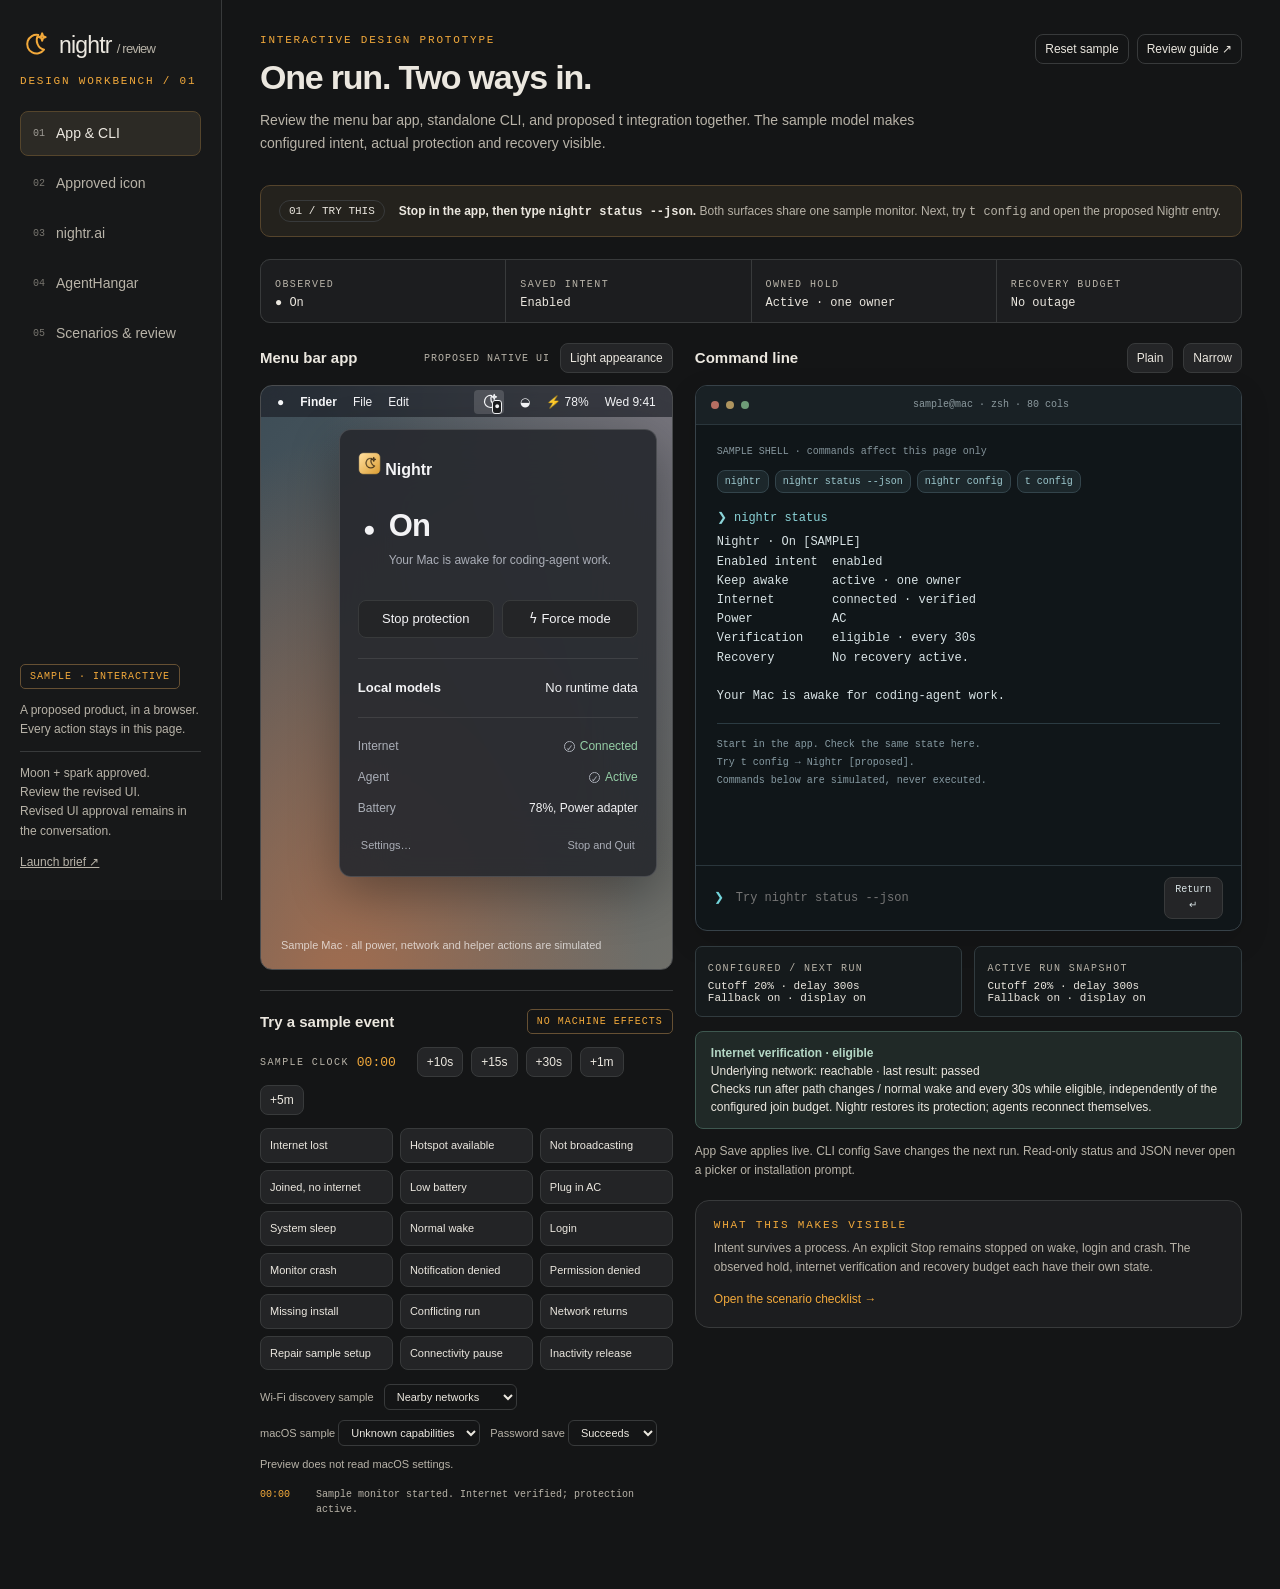
==== commit e36512b4: "Ship the approved Nightr pane, Settings and hotspot chooser" ====
--- a/design-preview/index.html
+++ b/design-preview/index.html
@@ -10,24 +10,95 @@
 /* Revised native Settings: compact Mac window, readable rows, persistent actions. */
 .native-settings-overlay{position:fixed;inset:0;z-index:25;background:#0005;display:grid;place-items:center;padding:22px;backdrop-filter:blur(4px)}
 .native-settings{width:600px;max-width:100%;max-height:calc(100vh - 44px);margin:0;padding:0;overflow:auto;border:1px solid #85858a70;background:var(--native-bg);font:15px/1.4 -apple-system,BlinkMacSystemFont,sans-serif;box-shadow:0 24px 100px #0008}
-.native-settings-header{padding:17px 22px 12px;border-bottom:1px solid var(--native-line);position:sticky;top:0;background:var(--native-bg);z-index:1}.native-settings-title{display:flex;align-items:center;gap:12px;justify-content:space-between;font-size:15px;font-weight:600}.native-traffic{display:flex;gap:7px}.native-traffic i{width:11px;height:11px;border-radius:50%;background:#9996}.native-traffic button{border:0;border-radius:50%;width:11px;height:11px;background:#f97970;padding:0}.native-settings-tabs{display:flex;gap:8px;justify-content:center;padding-top:16px}.native-settings-tabs button{min-width:96px;padding:7px 11px;border-radius:8px;border:1px solid transparent;background:none;color:var(--native-muted);font-size:13px;display:grid;gap:3px;justify-items:center}.native-settings-tabs button.active{background:#80808019;color:#dba84d;border-color:#80808025}.native-tab-icon{font-size:21px;line-height:1.15}.native-settings-content{padding:20px 26px;min-height:245px}.native-settings-content h3{font-size:16px;color:var(--native-ink);margin:0 0 5px}.native-settings-content .note{font-size:13px;line-height:1.45;margin-bottom:15px}.native-settings .settings-grid{gap:0}.native-settings .setting{min-height:34px;padding:6px 0;border-bottom:1px solid var(--native-line);gap:18px}.native-settings .setting>span{font-size:15px}.native-settings input,.native-settings select{font-size:14px;min-height:28px;padding:3px 7px;max-width:180px}.native-settings input[type=number]{width:82px}.native-settings input[type=checkbox]{min-height:0;width:17px;height:17px}.native-settings-footer{position:sticky;bottom:0;border-top:1px solid var(--native-line);background:var(--native-bg);padding:13px 20px;display:flex;align-items:center;justify-content:space-between;gap:10px}.native-settings-footer button{font-size:13px;padding:5px 15px}.native-settings-footer .primary{background:#e3ad4d}.native-settings-footer .note{margin:0;font-size:11px}.locked-icon-grid{display:grid;grid-template-columns:.7fr 1.3fr;gap:25px;align-items:start}.locked-icon-grid .app-icon{width:150px;height:150px;border-radius:35px}.locked-icon-grid .icon-hero{padding:30px}.locked-icon-grid .icon-mini-bars{max-width:550px}.locked-icon-grid .icon-bar{height:54px;padding:10px 20px}.locked-icon-grid .icon-state-row{max-width:500px;padding:20px 10px}.locked-icon-grid .icon-state{font-size:11px;gap:10px}.locked-icon-grid .mini-social{min-height:160px}.locked-icon-grid .mini-social strong{font-size:30px}.locked-icon-grid .mini-social{margin-top:0}.hangar-tabs button[data-product=nightr]{display:flex;align-items:center;justify-content:center;gap:9px;font:600 18px var(--sans);color:#f2c77e;background:#f2a93b13;border:1px solid #9b703b;border-bottom:2px solid transparent;margin:-1px 0;border-radius:7px 7px 0 0}.hangar-tabs button[data-product=nightr].active{background:#f2a93b22;color:#ffd99b;border-bottom:3px solid #f2a93b}.new-badge{font:700 10px var(--mono);letter-spacing:.8px;padding:3px 5px;background:#f2a93b;color:#251b0e;border-radius:4px}.verification-note{padding:12px 15px;background:#202927;border:1px solid #3e5850;border-radius:8px;font-size:12px;margin-top:14px}.verification-note strong{color:#b4d7c5}.native-settings-content .settings-footnote{font-size:12px;line-height:1.5;margin-top:14px;color:var(--native-muted)}
-@media(max-width:760px){.native-settings-overlay{padding:12px}.native-settings{max-height:calc(100vh - 24px)}.native-settings-content{padding:17px}.native-settings-tabs{gap:2px}.native-settings-tabs button{min-width:0;flex:1;font-size:11px;padding:6px 4px}.native-settings-header{padding:14px 16px 10px}.native-settings .setting>span{font-size:14px}.native-settings .setting{gap:10px}.native-settings input,.native-settings select{max-width:135px}.locked-icon-grid{grid-template-columns:1fr}.hangar-tabs button[data-product=nightr]{font-size:17px;gap:6px;min-width:140px}.hangar-tabs button[data-product=nightr] .icon-state-glyph{display:none}}
+.native-settings-header{padding:17px var(--settings-inset,26px) 12px;border-bottom:1px solid var(--native-line);position:sticky;top:0;background:var(--native-bg);z-index:1}.native-settings-title{display:flex;align-items:center;gap:12px;justify-content:space-between;font-size:15px;font-weight:600}.native-traffic{display:flex;gap:7px}.native-traffic i{width:11px;height:11px;border-radius:50%;background:#9996}.native-traffic button{border:0;border-radius:50%;width:11px;height:11px;background:#f97970;padding:0}.native-settings-tabs{display:flex;gap:8px;justify-content:center;padding-top:16px}.native-settings-tabs button{min-width:96px;padding:7px 11px;border-radius:8px;border:1px solid transparent;background:none;color:var(--native-muted);font-size:13px;display:grid;gap:3px;justify-items:center}.native-settings-tabs button.active{background:#80808019;color:#dba84d;border-color:#80808025}.native-tab-icon{font-size:21px;line-height:1.15}.native-settings-content{padding:20px var(--settings-inset,26px);min-height:245px}.native-settings-content h3{font-size:16px;color:var(--native-ink);margin:0 0 5px}.native-settings-content .note{font-size:13px;line-height:1.45;margin-bottom:15px}.native-settings .settings-grid{gap:0}.native-settings .setting{min-height:34px;padding:6px 0;border-bottom:1px solid var(--native-line);gap:18px}.native-settings .setting>span{font-size:15px}.native-settings input,.native-settings select{font-size:14px;min-height:28px;padding:3px 7px;max-width:180px}.native-settings input[type=number]{width:82px}.native-settings input[type=checkbox]{min-height:0;width:17px;height:17px}.native-settings-footer{position:sticky;bottom:0;border-top:1px solid var(--native-line);background:var(--native-bg);padding:13px var(--settings-inset,26px);display:flex;align-items:center;justify-content:space-between;gap:10px}.native-settings-footer button{font-size:13px;padding:5px 15px}.native-settings-footer .primary{background:#e3ad4d}.native-settings-footer .note{margin:0;font-size:11px}.locked-icon-grid{display:grid;grid-template-columns:.7fr 1.3fr;gap:25px;align-items:start}.locked-icon-grid .app-icon{width:150px;height:150px;border-radius:35px}.locked-icon-grid .icon-hero{padding:30px}.locked-icon-grid .icon-mini-bars{max-width:550px}.locked-icon-grid .icon-bar{height:54px;padding:10px 20px}.locked-icon-grid .icon-state-row{max-width:500px;padding:20px 10px}.locked-icon-grid .icon-state{font-size:11px;gap:10px}.locked-icon-grid .mini-social{min-height:160px}.locked-icon-grid .mini-social strong{font-size:30px}.locked-icon-grid .mini-social{margin-top:0}.hangar-tabs button[data-product=nightr]{display:flex;align-items:center;justify-content:center;gap:9px;font:600 18px var(--sans);color:#f2c77e;background:#f2a93b13;border:1px solid #9b703b;border-bottom:2px solid transparent;margin:-1px 0;border-radius:7px 7px 0 0}.hangar-tabs button[data-product=nightr].active{background:#f2a93b22;color:#ffd99b;border-bottom:3px solid #f2a93b}.new-badge{font:700 10px var(--mono);letter-spacing:.8px;padding:3px 5px;background:#f2a93b;color:#251b0e;border-radius:4px}.verification-note{padding:12px 15px;background:#202927;border:1px solid #3e5850;border-radius:8px;font-size:12px;margin-top:14px}.verification-note strong{color:#b4d7c5}.native-settings-content .settings-footnote{font-size:12px;line-height:1.5;margin-top:14px;color:var(--native-muted)}
+@media(max-width:760px){.native-settings-overlay{padding:12px}.native-settings{max-height:calc(100vh - 24px)}.native-settings-content{padding:20px}.native-settings-tabs{gap:2px}.native-settings-tabs button{min-width:0;flex:1;font-size:11px;padding:6px 4px}.native-settings{--settings-inset:20px}.native-settings-header{padding:14px 20px 10px}.native-settings .setting>span{font-size:14px}.native-settings .setting{gap:10px}.native-settings input,.native-settings select{max-width:135px}.locked-icon-grid{grid-template-columns:1fr}.hangar-tabs button[data-product=nightr]{font-size:17px;gap:6px;min-width:140px}.hangar-tabs button[data-product=nightr] .icon-state-glyph{display:none}}
 
 /* Grouped Settings and precise Advanced controls. */
-.settings-subgroup{margin:17px 0 0;padding:0;border:0}.settings-subgroup:first-child{margin-top:0}.settings-subgroup legend{font-size:12px;font-weight:600;color:var(--native-muted);padding:0 0 5px;letter-spacing:.2px}.settings-subgroup .settings-help{font-size:12px;line-height:1.45;color:var(--native-muted);margin:7px 0 0}.native-settings .setting.inactive>span{opacity:.45}.native-settings .setting :disabled{opacity:.4;cursor:not-allowed}.native-settings .setting input[type=checkbox]{flex-shrink:0}.connection-facts{display:grid;grid-template-columns:1fr 1fr;gap:8px;margin-top:4px}.connection-facts>div{border:1px solid var(--native-line);background:#8080800a;border-radius:7px;padding:9px 11px;font-size:12px;color:var(--native-muted)}.connection-facts strong{display:block;font-size:13px;color:var(--native-ink);font-weight:500;margin-top:3px}.connection-facts>div:last-child{grid-column:span 2}.os-feature{display:flex;gap:12px;align-items:center;justify-content:space-between;border-bottom:1px solid var(--native-line);padding:9px 0}.os-feature strong{display:block;font-weight:500;font-size:14px}.os-feature small{display:block;font-size:12px;color:var(--native-muted);margin-top:2px}.os-feature button{flex-shrink:0;padding:4px 10px;font-size:12px}.native-tab-icon svg{display:block;margin:0 auto}.advanced-timing{display:grid;grid-template-columns:minmax(0,1fr) 83px 24px;gap:7px 12px;align-items:center;padding:12px 0;border-bottom:1px solid var(--native-line)}.advanced-timing>label{font-size:15px;grid-column:1 / -1}.advanced-timing input[type=range]{accent-color:#d7a04c;min-width:0;max-width:none;width:100%;padding:0;height:22px;min-height:0;border:0;background:transparent}.advanced-timing input[type=number]{width:83px;max-width:83px;text-align:right}.timing-unit{font-size:12px;color:var(--native-muted)}.timing-range-note{grid-column:1 / -1;font-size:11px;color:var(--native-muted);min-height:0}.timing-range-note:empty{display:none}.field-error{font-size:12px;color:#dc8076;margin-top:4px;grid-column:1 / -1}.field-error:empty{display:none}.setting-field-wrap{display:grid}.setting-field-wrap .field-error{margin-bottom:3px}.settings-error-summary{font-size:12px;color:#dc8076;margin-bottom:10px}.settings-error-summary:empty{display:none}.advanced-stepper{display:flex;gap:10px;justify-content:space-between;align-items:center;padding:11px 0;border-bottom:1px solid var(--native-line);flex-wrap:wrap}.advanced-stepper label{font-size:15px}.advanced-stepper .field-error{width:100%}.native-settings input[aria-invalid=true]{border-color:#dc8076}.native-settings .settings-footnote{margin-bottom:0}.native-settings-content>h3+.note{margin-bottom:17px}.native-settings-overlay .native-settings{max-height:min(800px,calc(100vh - 44px))}@media(max-width:480px){.native-settings-content{padding:17px 16px}.advanced-timing{grid-template-columns:minmax(0,1fr) 76px 22px;gap:7px}.advanced-timing input[type=number]{width:76px}.connection-facts{grid-template-columns:1fr}.connection-facts>div:last-child{grid-column:auto}.native-settings-footer .note{display:none}.native-settings .setting>span{font-size:14px}.os-feature strong{font-size:13px}}
+.settings-subgroup{margin:17px 0 0;padding:0;border:0}.settings-subgroup:first-child{margin-top:0}.settings-subgroup legend{font-size:12px;font-weight:600;color:var(--native-muted);padding:0 0 5px;letter-spacing:.2px}.settings-subgroup .settings-help{font-size:12px;line-height:1.45;color:var(--native-muted);margin:7px 0 0}.native-settings .setting.inactive>span{opacity:.45}.native-settings .setting :disabled{opacity:.4;cursor:not-allowed}.native-settings .setting input[type=checkbox]{flex-shrink:0}.connection-facts{display:grid;grid-template-columns:1fr 1fr;gap:8px;margin-top:4px}.connection-facts>div{border:1px solid var(--native-line);background:#8080800a;border-radius:7px;padding:9px 11px;font-size:12px;color:var(--native-muted)}.connection-facts strong{display:block;font-size:13px;color:var(--native-ink);font-weight:500;margin-top:3px}.connection-facts>div:last-child{grid-column:span 2}.os-feature{display:flex;gap:12px;align-items:center;justify-content:space-between;border-bottom:1px solid var(--native-line);padding:9px 0}.os-feature strong{display:block;font-weight:500;font-size:14px}.os-feature small{display:block;font-size:12px;color:var(--native-muted);margin-top:2px}.os-feature button{flex-shrink:0;padding:4px 10px;font-size:12px}.native-tab-icon svg{display:block;margin:0 auto}.advanced-timing{display:grid;grid-template-columns:minmax(0,1fr) 83px 24px;gap:7px 12px;align-items:center;padding:12px 0;border-bottom:1px solid var(--native-line)}.advanced-timing>label{font-size:15px;grid-column:1 / -1}.advanced-timing input[type=range]{accent-color:#d7a04c;min-width:0;max-width:none;width:100%;padding:0;height:22px;min-height:0;border:0;background:transparent}.advanced-timing input[type=number]{width:83px;max-width:83px;text-align:right}.timing-unit{font-size:12px;color:var(--native-muted)}.timing-range-note{grid-column:1 / -1;font-size:11px;color:var(--native-muted);min-height:0}.timing-range-note:empty{display:none}.field-error{font-size:12px;color:#dc8076;margin-top:4px;grid-column:1 / -1}.field-error:empty{display:none}.setting-field-wrap{display:grid}.setting-field-wrap .field-error{margin-bottom:3px}.settings-error-summary{font-size:12px;color:#dc8076;margin-bottom:10px}.settings-error-summary:empty{display:none}.advanced-stepper{display:flex;gap:10px;justify-content:space-between;align-items:center;padding:11px 0;border-bottom:1px solid var(--native-line);flex-wrap:wrap}.advanced-stepper label{font-size:15px}.advanced-stepper .field-error{width:100%}.native-settings input[aria-invalid=true]{border-color:#dc8076}.native-settings .settings-footnote{margin-bottom:0}.native-settings-content>h3+.note{margin-bottom:17px}.native-settings-overlay .native-settings{max-height:min(800px,calc(100vh - 44px))}@media(max-width:480px){.native-settings-content{padding:20px}.advanced-timing{grid-template-columns:minmax(0,1fr) 76px 22px;gap:7px}.advanced-timing input[type=number]{width:76px}.connection-facts{grid-template-columns:1fr}.connection-facts>div:last-child{grid-column:auto}.native-settings-footer .note{display:none}.native-settings .setting>span{font-size:14px}.os-feature strong{font-size:13px}}
 
 /* Simple Protection: one decision, then lid and battery details. */
-.awake-main,.awake-detail{border:0;margin:0;padding:0;min-width:0}.awake-main>legend,.awake-detail>legend{font-size:15px;font-weight:600;color:var(--native-ink);padding:0;margin-bottom:14px}.awake-mode-options{display:flex;align-items:center;gap:26px;flex-wrap:wrap}.awake-mode-options label,.awake-condition,.awake-lock{display:flex;align-items:center;gap:9px;font-size:15px;cursor:pointer}.awake-mode-options input[type=radio]{width:16px;height:16px;min-height:0;margin:0;accent-color:#dca84b}.awake-condition input,.awake-lock input,.battery-inline input[type=checkbox]{margin:0;flex-shrink:0}.automatic-conditions{margin:17px 0 0 25px;display:grid;gap:11px}.automatic-conditions[hidden]{display:none!important}.automatic-conditions .field-error{margin:0}.awake-hint{font-size:12px;line-height:1.4;color:var(--native-muted);margin:0 0 0 26px}.awake-hint:empty,.settings-footnote:empty{display:none}.awake-divider{border:0;border-top:1px solid var(--native-line);margin:23px 0 17px}.awake-display,.awake-lock{display:grid;grid-template-columns:92px 116px;align-items:center;gap:12px;min-height:34px;font-size:15px}.awake-display{margin-bottom:8px}.awake-display select{width:116px;min-width:0}.awake-lock{width:max-content}.awake-lock input{justify-self:start}.battery-inline{display:flex;gap:8px;align-items:center;flex-wrap:wrap;font-size:15px}.battery-inline label{display:flex;gap:9px;align-items:center;cursor:pointer}.battery-inline input[type=number]{width:64px;max-width:64px;text-align:center}.battery-inline>span{color:var(--native-muted)}.awake-battery-help{font-size:12px;color:var(--native-muted);margin:9px 0 0 26px}.awake-detail .field-error{margin-left:26px}.native-settings-content:has(.awake-main){min-height:0;padding:24px 28px 27px}.native-settings-content:has(.awake-main) .settings-error-summary:empty{display:none}@media(max-width:480px){.awake-mode-options{gap:16px}.native-settings-content:has(.awake-main){padding:20px}.automatic-conditions{margin-left:25px}.battery-inline{gap:7px}}
+.awake-main,.awake-detail{border:0;margin:0;padding:0;min-width:0}.awake-main>legend,.awake-detail>legend{font-size:15px;font-weight:600;color:var(--native-ink);padding:0;margin-bottom:14px}.awake-mode-options{display:flex;align-items:center;gap:26px;flex-wrap:wrap}.awake-mode-options label,.awake-condition,.awake-lock{display:flex;align-items:center;gap:9px;font-size:15px;cursor:pointer}.awake-mode-options input[type=radio]{width:16px;height:16px;min-height:0;margin:0;accent-color:#dca84b}.awake-condition input,.awake-lock input,.battery-inline input[type=checkbox]{margin:0;flex-shrink:0}.automatic-conditions{margin:17px 0 0 25px;display:grid;gap:11px}.automatic-conditions[hidden]{display:none!important}.automatic-conditions .field-error{margin:0}.awake-hint{font-size:12px;line-height:1.4;color:var(--native-muted);margin:0 0 0 26px}.awake-hint:empty,.settings-footnote:empty{display:none}.awake-divider{border:0;border-top:1px solid var(--native-line);margin:23px 0 17px}.awake-display,.awake-lock{display:grid;grid-template-columns:132px 116px;align-items:center;gap:12px;min-height:34px;font-size:15px}.awake-display{margin-bottom:8px}.awake-display select{width:116px;min-width:0}.awake-lock{width:max-content}.awake-lock input{justify-self:start}.battery-inline{display:flex;gap:8px;align-items:center;flex-wrap:wrap;font-size:15px}.battery-inline label{display:flex;gap:9px;align-items:center;cursor:pointer}.battery-inline input[type=number]{width:64px;max-width:64px;text-align:center}.battery-inline>span{color:var(--native-muted)}.awake-battery-help{font-size:12px;color:var(--native-muted);margin:9px 0 0 26px}.awake-detail .field-error{margin-left:26px}.native-settings-content:has(.awake-main){min-height:0;padding:20px var(--settings-inset,26px)}.native-settings-content:has(.awake-main) .settings-error-summary:empty{display:none}@media(max-width:480px){.awake-mode-options{gap:16px}.native-settings-content:has(.awake-main){padding:20px}.automatic-conditions{margin-left:25px}.battery-inline{gap:7px}}
 
 /* Connectivity follows the same quiet native rhythm as Protection. */
-.connection-panel fieldset{border:0;margin:0;padding:0;min-width:0}.connection-panel legend{font-size:15px;font-weight:600;color:var(--native-ink);padding:0;margin-bottom:14px}.connection-status{display:flex;gap:11px;align-items:flex-start;padding:12px 13px;background:#8080800b;border:1px solid var(--native-line);border-radius:8px}.connection-status-icon{color:var(--native-muted);padding-top:1px;line-height:0}.connection-status-icon.connected{color:#94bca6}.connection-status-copy{min-width:0;flex:1}.connection-status-copy strong{display:block;font-size:14px;font-weight:500;line-height:1.35}.connection-status-copy small{display:block;color:var(--native-muted);font-size:12px;line-height:1.4;margin-top:3px}.connection-sample{font-size:10px;color:var(--native-muted);padding-top:2px}.hotspot-enable{display:flex;align-items:center;gap:9px;font-size:15px;width:max-content;cursor:pointer}.hotspot-enable input{margin:0}.hotspot-fields{margin:14px 0 0 26px;display:grid;grid-template-columns:92px minmax(0,1fr);gap:9px 12px;align-items:center;font-size:15px}.hotspot-fields.inactive>label{opacity:.45}.hotspot-fields input[type=text]{width:100%;max-width:245px}.hotspot-fields input[type=number]{width:78px;max-width:78px}.hotspot-fields .field-error{grid-column:2;margin:0}.hotspot-delay{display:flex;align-items:center;gap:8px}.hotspot-delay span{font-size:13px;color:var(--native-muted)}.hotspot-help{font-size:13px;color:var(--native-muted);margin:11px 0 0 26px}.macos-feature-row{display:flex;align-items:center;gap:11px;justify-content:space-between;min-height:34px;font-size:15px}.native-settings .macos-info{display:inline-grid;place-items:center;width:20px;height:20px;padding:0;border-radius:50%;font:500 12px -apple-system,BlinkMacSystemFont,sans-serif;color:var(--native-muted);border:1px solid #8886;background:transparent;flex-shrink:0}.native-settings .macos-info:hover{color:var(--native-ink)}.macos-caption{font-size:12px;color:var(--native-muted);margin:10px 0 0}.native-settings-content:has(.connection-panel){min-height:0;padding:24px 28px 27px}@media(max-width:480px){.native-settings-content:has(.connection-panel){padding:20px}.hotspot-fields{grid-template-columns:72px minmax(0,1fr);gap:9px}.hotspot-fields input[type=text]{min-width:0}.connection-status{padding:11px}.macos-feature-row{gap:10px}}
+.connection-panel fieldset{border:0;margin:0;padding:0;min-width:0}.connection-panel legend{font-size:15px;font-weight:600;color:var(--native-ink);padding:0;margin-bottom:14px}.connection-status{display:flex;gap:11px;align-items:flex-start;padding:12px 13px;background:#8080800b;border:1px solid var(--native-line);border-radius:8px}.connection-status-icon{color:var(--native-muted);padding-top:1px;line-height:0}.connection-status-icon.connected{color:#94bca6}.connection-status-copy{min-width:0;flex:1}.connection-status-copy strong{display:block;font-size:14px;font-weight:500;line-height:1.35}.connection-status-copy small{display:block;color:var(--native-muted);font-size:12px;line-height:1.4;margin-top:3px}.connection-sample{font-size:10px;color:var(--native-muted);padding-top:2px}.hotspot-enable{display:flex;align-items:center;gap:9px;font-size:15px;width:max-content;cursor:pointer}.hotspot-enable input{margin:0}.hotspot-fields{margin:14px 0 0;display:grid;grid-template-columns:132px minmax(0,1fr);gap:9px 12px;align-items:center;font-size:15px}.hotspot-fields.inactive>label{opacity:.45}.hotspot-fields input[type=text]{width:100%;max-width:245px}.hotspot-fields input[type=number]{width:78px;max-width:78px}.hotspot-fields .field-error{grid-column:2;margin:0}.hotspot-delay{display:flex;align-items:center;gap:8px}.hotspot-delay span{font-size:13px;color:var(--native-muted)}.hotspot-help{font-size:13px;color:var(--native-muted);margin:11px 0 0 26px}.macos-feature-row{display:flex;align-items:center;gap:11px;justify-content:space-between;min-height:34px;font-size:15px}.native-settings .macos-info{display:inline-grid;place-items:center;width:20px;height:20px;padding:0;border-radius:50%;font:500 12px -apple-system,BlinkMacSystemFont,sans-serif;color:var(--native-muted);border:1px solid #8886;background:transparent;flex-shrink:0}.native-settings .macos-info:hover{color:var(--native-ink)}.macos-caption{font-size:12px;color:var(--native-muted);margin:10px 0 0}.native-settings-content:has(.connection-panel){min-height:0;padding:20px var(--settings-inset,26px)}@media(max-width:480px){.native-settings-content:has(.connection-panel){padding:20px}.hotspot-fields{grid-template-columns:72px minmax(0,1fr);gap:9px}.hotspot-fields input[type=text]{min-width:0}.connection-status{padding:11px}.macos-feature-row{gap:10px}}
 
 /* Advanced explains the sequence, keeping exact seconds beside every slider. */
-.advanced-panel fieldset{border:0;padding:0;margin:0;min-width:0}.advanced-panel legend{font-size:15px;font-weight:600;color:var(--native-ink);padding:0;margin:0 0 13px}.advanced-panel .advanced-timing{grid-template-columns:minmax(0,1fr) 83px 58px;gap:8px 12px;padding:13px 0;border-bottom:0}.advanced-field-heading{grid-column:1 / -1}.advanced-field-heading label{font-size:15px;font-weight:400}.advanced-field-help{font-size:13px;line-height:1.4;color:var(--native-muted);margin:4px 0 0}.advanced-panel .advanced-stepper{padding:13px 0;border-bottom:0;display:grid;grid-template-columns:minmax(0,1fr) 83px 58px;gap:8px 12px}.advanced-panel .advanced-stepper .advanced-field-heading{grid-column:1}.advanced-panel .advanced-stepper input{grid-column:2;width:83px;max-width:83px;text-align:right}.advanced-panel .timing-unit{font-size:12px}.duration-hint{grid-column:2 / -1;text-align:right;font-size:12px;color:var(--native-muted);line-height:1.4}.duration-hint:empty{display:none}.advanced-lid-note{font-size:13px;color:var(--native-muted);line-height:1.4;margin:16px 0 0}.native-settings-content:has(.advanced-panel){min-height:0;padding:24px 28px 27px}.advanced-panel .awake-divider{margin:14px 0 17px}.advanced-field-heading.inactive{opacity:.5}@media(max-width:480px){.native-settings-content:has(.advanced-panel){padding:20px}.advanced-panel .advanced-timing,.advanced-panel .advanced-stepper{grid-template-columns:minmax(0,1fr) 76px 54px;gap:8px}.advanced-panel .advanced-stepper input{width:76px}.advanced-field-help{font-size:12px}}
+.advanced-panel fieldset{border:0;padding:0;margin:0;min-width:0}.advanced-panel legend{font-size:15px;font-weight:600;color:var(--native-ink);padding:0;margin:0 0 13px}.advanced-panel .advanced-timing{grid-template-columns:minmax(0,1fr) 83px 58px;gap:8px 12px;padding:13px 0;border-bottom:0}.advanced-field-heading{grid-column:1 / -1}.advanced-field-heading label{font-size:15px;font-weight:400}.advanced-field-help{font-size:13px;line-height:1.4;color:var(--native-muted);margin:4px 0 0}.advanced-panel .advanced-stepper{padding:13px 0;border-bottom:0;display:grid;grid-template-columns:minmax(0,1fr) 83px 58px;gap:8px 12px}.advanced-panel .advanced-stepper .advanced-field-heading{grid-column:1}.advanced-panel .advanced-stepper input{grid-column:2;width:83px;max-width:83px;text-align:right}.advanced-panel .timing-unit{font-size:12px}.duration-hint{grid-column:2 / -1;text-align:right;font-size:12px;color:var(--native-muted);line-height:1.4}.duration-hint:empty{display:none}.advanced-lid-note{font-size:13px;color:var(--native-muted);line-height:1.4;margin:16px 0 0}.native-settings-content:has(.advanced-panel){min-height:0;padding:20px var(--settings-inset,26px)}.advanced-panel .awake-divider{margin:14px 0 17px}.advanced-field-heading.inactive{opacity:.5}@media(max-width:480px){.native-settings-content:has(.advanced-panel){padding:20px}.advanced-panel .advanced-timing,.advanced-panel .advanced-stepper{grid-template-columns:minmax(0,1fr) 76px 54px;gap:8px}.advanced-panel .advanced-stepper input{width:76px}.advanced-field-help{font-size:12px}}
 
 .hotspot-selected{display:grid;grid-template-columns:minmax(0,1fr) 76px;gap:8px;align-items:center;min-width:0;min-height:28px}.hotspot-selected input[readonly]{min-width:0;width:100%;max-width:none;cursor:default}.hotspot-selected button{width:100%;min-height:28px;padding:4px 10px;font-size:12px}.hotspot-selected .credential-status{min-width:0;overflow:hidden;text-overflow:ellipsis}.wifi-workbench{display:flex;align-items:center;gap:10px;flex-wrap:wrap;margin-top:14px}.wifi-workbench label{font-size:11px;color:var(--muted)}.wifi-workbench select{font-size:11px;padding:5px 8px}.modal:has(.network-chooser){width:560px;padding:21px 23px}.modal:has(.network-chooser) h2{font-size:17px;letter-spacing:-.2px;margin-bottom:14px}.network-chooser{font:13px/1.45 -apple-system,BlinkMacSystemFont,sans-serif}.network-tabs{display:flex;gap:4px;border-bottom:1px solid var(--line);padding-bottom:12px}.network-tabs button{flex:1;padding:6px 10px;background:transparent;font-size:13px}.network-tabs button[aria-selected=true]{background:#80766625;border-color:#a58248;color:var(--ink)}.network-content{min-height:230px;padding:15px 0 4px}.network-list{display:grid;gap:2px;max-height:290px;overflow:auto}.network-option{display:flex;align-items:center;gap:11px;padding:9px 8px;border-radius:7px;cursor:pointer}.network-option:hover{background:#ffffff07}.network-option input{accent-color:var(--accent);margin:0;flex-shrink:0}.network-option>span{min-width:0;flex:1}.network-name{display:block;font-size:14px;white-space:pre-wrap;overflow-wrap:anywhere}.network-meta{display:block;font-size:11px;color:var(--muted);margin-top:2px}.network-tools{display:flex;align-items:center;gap:7px;margin-bottom:9px}.network-tools>span{flex:1;font-size:12px;color:var(--muted)}.network-tools button{font-size:11px;padding:5px 8px}.network-message{color:var(--muted);font-size:13px;padding:28px 12px;text-align:center}.network-manual label{display:block;font-size:14px;margin-bottom:9px}.network-manual input{width:100%;font-size:15px}.network-manual .note{margin-top:9px;font-size:12px}.network-byte-count{font:11px var(--mono);color:var(--muted);margin-top:10px}.network-error{font-size:12px;color:var(--red);min-height:18px;margin-top:8px}.network-selection{display:flex;gap:10px;align-items:baseline;padding-top:12px;border-top:1px solid var(--line);font-size:12px;color:var(--muted)}.network-selection strong{font-weight:500;color:var(--ink);white-space:pre-wrap;overflow-wrap:anywhere}.network-sample{font:10px var(--mono);letter-spacing:.5px;color:var(--muted);margin-left:auto}.network-tabs+div[role=tabpanel]{outline:none}
 @media(max-width:480px){.modal:has(.network-chooser){padding:18px}.network-tools{flex-wrap:wrap}.network-tools>span{flex-basis:100%}.hotspot-selected{flex-wrap:wrap}.hotspot-selected input[readonly]{flex-basis:100%}.network-content{min-height:215px}}
-.network-security-choices{display:flex;gap:20px;flex-wrap:wrap;margin-top:18px;font-size:13px}.network-security-choices label{display:flex;align-items:center;gap:7px}.network-credential-status{display:flex;align-items:center;justify-content:space-between;margin-top:9px;font-size:12px;color:var(--muted)}.credential-status{font-size:13px;color:var(--native-muted);flex:1}.macos-state{margin-left:auto;font-size:12px;color:var(--native-muted)}.macos-feature-row .macos-info{margin-left:2px}.hotspot-fields input[id=setting-app-hotspotAttempts]{width:78px}.hotspot-fields .credential-status{white-space:nowrap}.native-settings .macos-action{font-size:12px;padding:3px 8px;border-color:var(--native-line);background:transparent}.network-manual input[type=password]{letter-spacing:2px}.inline-network-password{margin-top:16px;padding-top:13px;border-top:1px solid var(--line)}.inline-network-password label{font-size:13px;display:block;margin-bottom:7px}.inline-network-password input{width:100%;font-size:14px}.inline-network-password .note{font-size:11px;margin-top:7px}.native-settings .macos-guidance-row{display:grid;grid-template-columns:18px minmax(0,1fr) auto;gap:10px;align-items:center;width:100%;text-align:left;border:0;border-radius:5px;background:transparent;padding:8px 3px;font:14px -apple-system,BlinkMacSystemFont,sans-serif;color:var(--native-ink)}.native-settings .macos-guidance-row:hover{background:#8080800a}.macos-guidance-row small{font-size:12px;color:var(--native-muted)}.macos-readiness{text-align:center;font-size:16px;color:var(--native-muted)}.network-content{min-height:195px;max-height:430px;overflow:auto}.network-list{max-height:235px}.macos-readiness{display:flex;align-items:center;justify-content:center;color:var(--native-ink)}.native-settings .macos-guidance-row{grid-template-columns:22px minmax(0,1fr) auto;padding:9px 3px}.macos-readiness svg{display:block;flex-shrink:0}.native-settings.native-light{--native-bg:#f6f5f2f2;--native-ink:#202228;--native-muted:#666b75;--native-line:#00000016}.native-settings.native-light button{background:#ffffff;color:#202228;border-color:#bfc0c4}.native-settings.native-light button:disabled{background:#ececea;color:#85878d;border-color:#d0d0ce;opacity:1}.native-settings.native-light .native-settings-tabs button{background:transparent;border-color:transparent;color:#646873}.native-settings.native-light .native-settings-tabs button.active{background:#e7e4de;border-color:#d5d1c8;color:#75521e}.native-settings.native-light .native-traffic button{background:#f97970;border:0}.native-settings.native-light .macos-guidance-row{background:transparent;border-color:transparent;color:#202228}.native-settings.native-light .macos-guidance-row:hover{background:#e8e8e5}.native-settings.native-light button.primary{background:#e3ad4d;border-color:#cb963c;color:#281c0d}.macos-settings-help{font-size:13px;color:var(--native-muted);margin:-4px 0 9px}.macos-dialog-current{display:flex;align-items:center;gap:9px;font-size:13px;margin:3px 0 16px}.macos-dialog-current svg{flex-shrink:0}.macos-dialog-path{font-size:12px!important;margin-top:14px!important;color:var(--ink)!important}.macos-dialog-help{font-size:12px!important;margin-top:10px!important}.macos-workbench-disclosure{font-size:11px;color:var(--muted);flex-basis:100%}.native-settings{display:flex;flex-direction:column;overflow:hidden}.native-settings-header,.native-settings-footer{position:static;flex:0 0 auto}.native-settings-content{flex:1 1 auto;min-height:0;overflow-y:auto;overscroll-behavior:contain}</style>
+.network-security-choices{display:flex;gap:20px;flex-wrap:wrap;margin-top:18px;font-size:13px}.network-security-choices label{display:flex;align-items:center;gap:7px}.network-credential-status{display:flex;align-items:center;justify-content:space-between;margin-top:9px;font-size:12px;color:var(--muted)}.credential-status{font-size:13px;color:var(--native-muted);flex:1}.macos-state{margin-left:auto;font-size:12px;color:var(--native-muted)}.macos-feature-row .macos-info{margin-left:2px}.hotspot-fields input[id=setting-app-hotspotAttempts]{width:78px}.hotspot-fields .credential-status{white-space:nowrap}.native-settings .macos-action{font-size:12px;padding:3px 8px;border-color:var(--native-line);background:transparent}.network-manual input[type=password]{letter-spacing:2px}.inline-network-password{margin-top:16px;padding-top:13px;border-top:1px solid var(--line)}.inline-network-password label{font-size:13px;display:block;margin-bottom:7px}.inline-network-password input{width:100%;font-size:14px}.inline-network-password .note{font-size:11px;margin-top:7px}.native-settings .macos-guidance-row{display:grid;grid-template-columns:18px minmax(0,1fr) auto;gap:10px;align-items:center;width:100%;text-align:left;border:0;border-radius:5px;background:transparent;padding:8px 3px;font:14px -apple-system,BlinkMacSystemFont,sans-serif;color:var(--native-ink)}.native-settings .macos-guidance-row:hover{background:#8080800a}.macos-guidance-row small{font-size:12px;color:var(--native-muted)}.macos-readiness{text-align:center;font-size:16px;color:var(--native-muted)}.network-content{min-height:195px;max-height:430px;overflow:auto}.network-list{max-height:235px}.macos-readiness{display:flex;align-items:center;justify-content:center;color:var(--native-ink)}.native-settings .macos-guidance-row{grid-template-columns:22px minmax(0,1fr) auto;padding:9px 3px}.macos-readiness svg{display:block;flex-shrink:0}.native-settings.native-light{--native-bg:#f6f5f2f2;--native-ink:#202228;--native-muted:#666b75;--native-line:#00000016}.native-settings.native-light button{background:#ffffff;color:#202228;border-color:#bfc0c4}.native-settings.native-light button:disabled{background:#ececea;color:#85878d;border-color:#d0d0ce;opacity:1}.native-settings.native-light .native-settings-tabs button{background:transparent;border-color:transparent;color:#646873}.native-settings.native-light .native-settings-tabs button.active{background:#e7e4de;border-color:#d5d1c8;color:#75521e}.native-settings.native-light .native-traffic button{background:#f97970;border:0}.native-settings.native-light .macos-guidance-row{background:transparent;border-color:transparent;color:#202228}.native-settings.native-light .macos-guidance-row:hover{background:#e8e8e5}.native-settings.native-light button.primary{background:#e3ad4d;border-color:#cb963c;color:#281c0d}.macos-settings-help{font-size:13px;color:var(--native-muted);margin:-4px 0 9px}.macos-dialog-current{display:flex;align-items:center;gap:9px;font-size:13px;margin:3px 0 16px}.macos-dialog-current svg{flex-shrink:0}.macos-dialog-path{font-size:12px!important;margin-top:14px!important;color:var(--ink)!important}.macos-dialog-help{font-size:12px!important;margin-top:10px!important}.macos-workbench-disclosure{font-size:11px;color:var(--muted);flex-basis:100%}.native-settings{display:flex;flex-direction:column;overflow:hidden}.native-settings-header,.native-settings-footer{position:static;flex:0 0 auto}.native-settings-content{flex:1 1 auto;min-height:0;overflow-y:auto;overscroll-behavior:contain}
+.native-settings-content:has(.awake-main) { padding: 18px 22px; }
+.native-settings .automatic-conditions { margin: 0; gap: 0; }
+.native-settings .awake-main, .native-settings .awake-detail { margin: 0; }
+.native-settings .awake-divider { border: 0; margin: 14px 0 0; }
+.native-settings .awake-display, .native-settings .awake-lock {
+  display: flex; justify-content: space-between; width: 100%; margin: 0; min-height: 37px;
+}
+.native-settings .awake-display { border-bottom: 1px solid var(--native-line); }
+.native-settings .battery-inline label { margin-right: auto; }
+</style>
+<style>
+.native-settings { width:470px; height:min(630px,94vh); font:15px/1.3 -apple-system,BlinkMacSystemFont,sans-serif; }
+.native-settings-content { padding:18px 22px; }
+.native-settings fieldset { border:0; padding:0; margin:0 0 18px; min-width:0; }
+.native-settings legend { font-size:16px; font-weight:600; margin-bottom:5px; }
+.ds-row,.native-settings .awake-condition { display:flex; align-items:center; justify-content:space-between; min-height:37px; gap:10px; border-bottom:1px solid var(--native-line); }
+.mac-popover:has(.pane-protection-actions) { padding-block:22px; }
+.mac-popover:has(.pane-protection-actions) .native-status { display:grid; row-gap:14px; margin-block:20px; }
+.ds-row.pane-protection-actions { border-bottom:0; }
+.pane-models-heading { margin-top:20px; padding-block:20px; border-top:1px solid var(--native-line); }
+.ds-row label small,.ds-hint { display:block; font-size:12px; color:var(--native-muted); margin:3px 0 6px; }
+.ds-number { display:inline-flex; box-sizing:border-box; width:117px; height:28px; align-items:center; overflow:hidden; border:1px solid var(--native-line); border-radius:7px; background:var(--native-field,var(--native-bg)); }
+.native-settings .ds-number input[type=number],.native-settings .ds-number select { box-sizing:border-box; border:0; border-radius:0; margin:0; height:100%; background:transparent; }
+.native-settings .ds-number input[type=number] { min-width:0; flex:1; text-align:right; font-weight:600; }
+.native-settings .ds-number:has(select) { border-color:color-mix(in srgb,var(--accent) 45%,transparent); }
+.native-settings .ds-number select { width:49px; color:var(--accent); font-weight:600; }
+.native-settings.native-light .ds-number select { color:#75521e; }
+.native-settings .ds-number:focus-within { outline:2px solid var(--accent); }
+.native-settings .ds-number input::-webkit-inner-spin-button { opacity:1; }
+.native-settings .ds-number:has(select) input::-webkit-inner-spin-button { display:none; }
+.ds-check { border:1px solid currentColor; border-radius:50%; font-size:.72em; width:1.25em; height:1.25em; text-align:center; }
+.ds-status,.ds-status-actions { display:inline-flex; align-items:center; gap:5px; }
+[data-confirmed=true] { color:#95cea6; } .native-light [data-confirmed=true],.light [data-confirmed=true] { color:#287442; }
+.native-settings .automatic-conditions { margin:0; padding:0; }
+.native-settings .awake-condition input { order:1; }
+.native-settings .awake-condition:has(input:disabled) { color:var(--native-muted); cursor:default; }
+.native-settings .awake-condition input:disabled { filter:grayscale(1); opacity:.55; }
+.field-error:empty,.settings-error-summary:empty { display:none; }
+.inline-network-password input { border:1px solid var(--accent); }
+
+.modal:has(.network-chooser) { width:min(440px,95vw); padding:20px 22px; background:#27292e; color:#f3f3f5; --line:#45474c; --ink:#f3f3f5; --muted:#aaaeb7; --panel2:#303238; --accent:#dba84d; color-scheme:dark; }
+.modal:has(.network-chooser[data-theme=light]) { background:#f6f5f2; color:#202228; --line:#d8d5cf; --ink:#202228; --muted:#51565f; --panel2:#fff; --accent:#75521e; color-scheme:light; }
+.modal:has(.network-chooser) #modal-actions .primary { background:#e3ad4d; color:#281c0d; }
+.network-tabs { justify-content:flex-start; padding:0; border:0; gap:0; }
+.network-tabs button { flex:0 0 auto; color:var(--ink); }
+.network-content { box-sizing:border-box; height:min(255px,44vh); min-height:0; max-height:none; overflow:auto; padding:16px 0 0; }
+.chooser-heading { font-size:14px; margin:0 0 8px; }
+.network-list { max-height:135px; }
+.chooser-field,.network-manual,.inline-network-password { display:grid; grid-template-columns:minmax(80px,1fr) minmax(0,52%); align-items:center; min-height:37px; margin:0; padding:0; border:0; border-bottom:1px solid var(--line); }
+.chooser-field select,.network-manual input,.inline-network-password input { min-width:0; width:100%; height:28px; padding:0 9px; box-sizing:border-box; border:1px solid var(--line); border-radius:6px; background:var(--panel2); color:var(--ink); }
+.inline-network-password input { border:1px solid var(--accent); }
+.network-manual label,.inline-network-password label { margin:0; font-size:14px; color:var(--ink); }
+.modal:has(.network-chooser) #modal-actions { justify-content:flex-end; margin-top:12px; }
+.native-settings .force-control input { margin:0; }
+.native-settings .force-control { padding:0; width:100%; display:flex; align-items:center; justify-content:space-between; }
+.force-section small { font-size:12px; color:var(--native-muted); }
+.force-control:has(input:checked) label { color:#dba84d; }
+.native-light .force-control:has(input:checked) label { color:#75521e; }
+.native-settings .ds-count { display:inline-flex; align-items:center; gap:6px; }
+.native-settings .ds-count input[type=number] { width:67px; height:28px; text-align:right; font-weight:600; }
+.ds-count input::-webkit-inner-spin-button { display:none; }
+.ds-stepper { display:grid; background:var(--native-field); border:1px solid var(--native-line); border-radius:5px; }
+.native-settings .ds-stepper button { display:grid; place-items:center; width:18px; height:12px; padding:0; background:transparent; border:0; }
+.ds-stepper button::after { content:""; width:5px; height:5px; border:solid currentColor; border-width:1.5px 1.5px 0 0; transform:translateY(1px) rotate(-45deg); }
+.ds-stepper button:last-child::after { transform:translateY(-1px) rotate(135deg); }
+.pane-status-heading { display:grid; grid-template-columns:23px minmax(0,1fr); align-items:baseline; gap:5px 8px; margin:22px 0 14px; }
+.pane-status-heading .state-symbol { grid-column:1; text-align:center; font-size:21px; margin:0; }
+.pane-status-heading .status-title,.pane-status-heading p { grid-column:2; margin:0; }
+.pane-status-heading p { min-height:2lh; }
+.ds-row.pane-protection-actions { display:grid; grid-template-columns:repeat(2,minmax(0,1fr)); gap:8px; align-items:stretch; }
+</style>
 </head>
 <body>
 <div class="shell">
@@ -37,29 +108,37 @@
 <script id="model">
 /* Pure synthetic controller. No system, storage, network or timer effects. */
 globalThis.PreviewModel = (() => {
- const defaults = () => ({display:true,displayMode:'on',lock:false,checks:'agent,internet',require:'all',forever:false,every:30,grace:900,retries:3,backoff:30,batteryProtection:true,inactivity:30,outageDelay:300,hotspotAttempts:3,batteryCutoff:20,fallback:true,ssid:'Sample iPhone',notifications:true,login:true});
- const create = () => ({clock:0,enabled:true,launched:true,installed:true,authorized:true,permission:true,notificationPermission:true,ac:true,battery:78,internet:true,networkReachable:true,internetFresh:true,lastVerifiedAt:0,asleep:false,connectivityPaused:false,pauseReason:null,probe:{active:false,endsAt:null,nextAt:30,started:0,completed:0,failed:0,cancelled:0,coalesced:0,reasons:[]},broadcast:false,joinSuccess:false,verifyInternet:false,crashed:false,crashCount:0,restartAt:null,conflict:false,settings:defaults(),running:defaults(),outage:null,lastAssociation:false,events:[{at:0,text:'Sample monitor started. Internet verified; protection active.'}],hold:true,releaseUntilWake:false});
+ const defaults = () => ({display:true,displayMode:'on',lock:false,checks:'agent,internet',require:'all',forever:false,localInference:false,every:30,grace:900,retries:3,backoff:30,batteryProtection:true,inactivity:30,outageDelay:300,hotspotAttempts:3,batteryCutoff:20,fallback:true,ssid:'Sample iPhone',notifications:true,login:true});
+ const create = () => ({clock:0,enabled:true,launched:true,installed:true,authorized:true,permission:true,notificationPermission:true,ac:true,battery:78,internet:true,networkReachable:true,internetFresh:true,lastVerifiedAt:0,asleep:false,connectivityPaused:false,pauseReason:null,probe:{active:false,endsAt:null,lastStartedAt:0,nextAt:defaults().every,started:0,completed:0,failed:0,cancelled:0,coalesced:0,reasons:[]},broadcast:false,joinSuccess:false,verifyInternet:false,crashed:false,crashCount:0,restartAt:null,conflict:false,settings:defaults(),running:defaults(),outage:null,lastAssociation:false,events:[{at:0,text:'Sample monitor started. Internet verified; protection active.'}],hold:true,releaseUntilWake:false});
  const log = (s,text) => {s.events.unshift({at:s.clock,text});s.events=s.events.slice(0,80)};
  const safe = s => !s.running.batteryProtection || s.ac || s.battery>=s.running.batteryCutoff;
- const monitorsInternet = s => !s.running.forever && s.running.require!=='none' && s.running.checks.includes('internet');
- const canRecover = s => s.enabled && s.launched && s.installed && s.authorized && s.permission && !s.conflict && !s.crashed && !s.asleep && !s.releaseUntilWake && s.crashCount<=3 && safe(s);
+ const monitorsInternet = s => !s.force && !s.running.forever && s.running.require!=='none' && s.running.checks.includes('internet');
+ const canRecover = s => s.enabled && s.launched && s.installed && s.authorized && s.permission && !s.conflict && !s.crashed && !s.asleep && (s.force || !s.releaseUntilWake) && s.crashCount<=3 && safe(s);
  const canVerify = s => canRecover(s) && monitorsInternet(s);
- const status = s => !s.enabled?'Off':!s.installed||!s.authorized||!s.permission||s.conflict||s.crashCount>3?'Error':!safe(s)||s.asleep||s.releaseUntilWake||!s.launched||s.connectivityPaused?'Paused':s.crashed||((!s.internet||!s.internetFresh)&&monitorsInternet(s))?'Recovering':'On';
- const sync = s => {s.hold=canRecover(s)&&!s.connectivityPaused;};
+ const status = s => !s.enabled?'Off':!s.installed||!s.authorized||!s.permission||s.conflict||s.crashCount>3?'Error':!safe(s)||s.asleep||!s.launched||(!s.force&&(s.releaseUntilWake||s.connectivityPaused))?'Paused':s.crashed||((!s.internet||!s.internetFresh)&&monitorsInternet(s))?'Recovering':'On';
+ const sync = s => {s.hold=canRecover(s)&&(s.force||!s.connectivityPaused);};
  const cancelProbe = (s,reason) => {if(s.probe.active){s.probe.cancelled++;log(s,'Internet verification cancelled: '+reason+'.');}s.probe.active=false;s.probe.endsAt=null;s.probe.nextAt=null;s.probe.reasons=[];};
  const validLimit = value => Number.isInteger(value)&&value>=1&&value<=10;
  const joinGap = attempt => Math.min(30*2**Math.max(0,attempt-1),300);
  const cancel = (s,reason,clear=false) => {const o=s.outage;if(o?.phase==='active')log(s,'Closed active join attempt: '+reason+'.');if(clear)s.outage=null;else if(o&&!['exhausted','skipped','disabled','suspended'].includes(o.phase)){o.resumePhase=o.phase==='active'?'wait':o.phase;o.remaining=o.phase==='active'?joinGap(o.attempts):Math.max(0,(o.nextAt??s.clock)-s.clock);o.activeUntil=null;o.nextAt=null;o.phase=o.attempts>=o.limit?'exhausted':'suspended';}s.lastAssociation=false;};
  const outage = s => {if(!canVerify(s)||s.internet)return;if(s.outage?.phase==='suspended'&&s.running.fallback){const o=s.outage;o.phase=o.resumePhase||'wait';o.nextAt=s.clock+(o.remaining||0);log(s,'Same outage resumed; attempt budget and one-prompt ledger retained.');}if(!s.outage){s.outage={began:s.clock,attempts:0,limit:s.running.hotspotAttempts,phase:s.running.fallback?'delay':'disabled',nextAt:s.running.fallback?s.clock+s.running.outageDelay:null,activeUntil:null,prompted:false,promptCount:0,skipped:false};log(s,'Internet lost. Outage delay started ('+s.running.outageDelay+'s).');}};
- const requestProbe = (s,reason) => {if(!canVerify(s))return false;if(s.probe.active){s.probe.coalesced++;if(!s.probe.reasons.includes(reason))s.probe.reasons.push(reason);return false;}s.probe.active=true;s.probe.started++;s.probe.endsAt=s.clock+10;s.probe.nextAt=null;s.probe.reasons=[reason];log(s,'Verifying internet ('+reason+'); 10s cap. Path availability alone is not proof.');return true;};
- const finishProbe = s => {s.probe.active=false;s.probe.endsAt=null;s.probe.completed++;s.lastVerifiedAt=s.clock;s.internetFresh=true;s.internet=s.networkReachable;s.probe.nextAt=s.clock+20;if(s.internet){const recovering=!!s.outage||s.connectivityPaused;s.connectivityPaused=false;cancel(s,'internet independently verified',true);if(recovering)log(s,'Internet checks passed. Nightr restored its own protection when safe. Coding agents manage their own reconnections.');else log(s,'Fresh internet verification passed.');}else{s.probe.failed++;log(s,'Internet verification failed. Lightweight checks continue every 30s while eligible; no extra hotspot joins.');outage(s);}};
+ const requestProbe = (s,reason) => {if(!canVerify(s))return false;if(s.probe.active){s.probe.coalesced++;if(!s.probe.reasons.includes(reason))s.probe.reasons.push(reason);return false;}s.probe.active=true;s.probe.started++;s.probe.lastStartedAt=s.clock;s.probe.endsAt=s.clock+10;s.probe.nextAt=null;s.probe.reasons=[reason];log(s,'Verifying internet ('+reason+'); 10s cap. Path availability alone is not proof.');return true;};
+ const finishProbe = s => {s.probe.active=false;s.probe.endsAt=null;s.probe.completed++;s.lastVerifiedAt=s.clock;s.internetFresh=true;s.internet=s.networkReachable;s.probe.nextAt=Math.max(s.clock+1,s.probe.lastStartedAt+s.running.every);if(s.internet){const recovering=!!s.outage||s.connectivityPaused;s.connectivityPaused=false;cancel(s,'internet independently verified',true);if(recovering)log(s,'Internet checks passed. Nightr restored its own protection when safe. Coding agents manage their own reconnections.');else log(s,'Fresh internet verification passed.');}else{s.probe.failed++;log(s,'Internet verification failed. Lightweight checks continue at the saved interval while eligible; no extra hotspot joins.');outage(s);}};
  const prompt = s => {if(!s.outage||s.outage.prompted)return;s.outage.prompted=true;s.outage.promptCount++;log(s,s.notificationPermission&&s.running.notifications?'One simulated desktop notification; persistent app + CLI guidance available.':'Notification unavailable. Persistent app + CLI guidance remains.');};
  const attempt = s => {const o=s.outage;if(!o||!s.running.fallback||o.skipped||o.phase==='active'||o.attempts>=o.limit||!canVerify(s)||['suspended','disabled','exhausted'].includes(o.phase))return false;prompt(s);o.attempts++;o.phase='active';o.activeUntil=s.clock+30;o.nextAt=null;log(s,'Join attempt '+o.attempts+'/'+o.limit+' opened; 30s cap. '+(s.broadcast?'Saved Wi-Fi is visible.':'Turn on Personal Hotspot on your phone; enable Allow Others to Join.'));return true;};
  const suspend = (s,reason) => {cancel(s,reason);cancelProbe(s,reason);};
  const action = (s,name,value) => {
   switch(name){
-   case 'start':if(!s.installed){log(s,'Start blocked: install the sample package first.');break;}if(!s.authorized||!s.permission){log(s,'Start blocked: repair setup permissions. No helper ran.');break;}if(s.conflict){log(s,'Start rejected: another sample owner has incompatible run settings.');break;}if(s.enabled&&s.launched&&!s.crashed&&s.crashCount<=3){if(value&&Object.keys(value).some(k=>value[k]!==s.running[k])){log(s,'Conflicting run options rejected. Existing sample owner and snapshot preserved.');break;}log(s,'Attached to existing sample monitor. Running settings preserved.');outage(s);break;}s.enabled=true;s.launched=true;s.crashed=false;s.crashCount=0;s.releaseUntilWake=false;s.pauseReason=null;s.running={...s.settings,...(value||{})};log(s,'Enabled intent saved. Single sample monitor started.');outage(s);if(!s.internetFresh||!s.internet)requestProbe(s,'manual start');else if(canVerify(s))s.probe.nextAt=s.clock+30;break;
-   case 'stop':s.enabled=false;s.launched=false;s.crashed=false;s.restartAt=null;s.releaseUntilWake=false;s.pauseReason=null;s.connectivityPaused=false;suspend(s,'explicit Stop');log(s,'Stopped. Disabled intent persists across wake, login and crashes.');break;
+   case 'start':if(!s.installed){log(s,'Start blocked: install the sample package first.');break;}if(!s.authorized||!s.permission){log(s,'Start blocked: repair setup permissions. No helper ran.');break;}if(s.conflict){log(s,'Start rejected: another sample owner has incompatible run settings.');break;}if(s.enabled&&s.launched&&!s.crashed&&s.crashCount<=3){if(value&&Object.keys(value).some(k=>value[k]!==s.running[k])){log(s,'Conflicting run options rejected. Existing sample owner and snapshot preserved.');break;}log(s,'Attached to existing sample monitor. Running settings preserved.');outage(s);break;}s.enabled=true;s.launched=true;s.crashed=false;s.crashCount=0;s.releaseUntilWake=false;s.pauseReason=null;s.running={...s.settings,...(value||{})};log(s,'Enabled intent saved. Single sample monitor started.');outage(s);if(!s.internetFresh||!s.internet)requestProbe(s,'manual start');else if(canVerify(s)){s.probe.lastStartedAt=s.clock;s.probe.nextAt=s.clock+s.running.every;};break;
+   case 'force':
+     if(!s.force && s.installed && s.authorized && s.permission && !s.conflict && s.crashCount<=3){
+       s.priorEnabled=s.enabled;s.force=true;s.enabled=true;s.launched=true;suspend(s,'force mode');
+     }
+     break;
+   case 'end-force':
+     if(s.force){s.force=false;s.enabled=s.priorEnabled;if(!s.enabled)s.launched=false;else requestProbe(s,'end force mode');}
+     break;
+   case 'stop':s.force=false;s.enabled=false;s.launched=false;s.crashed=false;s.restartAt=null;s.releaseUntilWake=false;s.pauseReason=null;s.connectivityPaused=false;suspend(s,'explicit Stop');log(s,'Stopped. Disabled intent persists across wake, login and crashes.');break;
    case 'lost':s.networkReachable=false;s.internet=false;s.internetFresh=true;s.lastVerifiedAt=s.clock;s.broadcast=false;s.joinSuccess=false;s.verifyInternet=false;log(s,'Sample internet loss observed.');outage(s);requestProbe(s,'path change');break;
    case 'restore':case 'path-return':s.networkReachable=true;s.internetFresh=false;log(s,'Underlying network returned. Waiting for independent internet verification.');requestProbe(s,'path change');break;
    case 'path-change':s.internetFresh=false;requestProbe(s,'path change');break;
@@ -82,7 +161,7 @@
    case 'retry':attempt(s);break;
    case 'again':if(s.outage?.phase==='exhausted'&&canVerify(s)){s.outage.attempts=0;s.outage.limit=s.running.hotspotAttempts;s.outage.phase='delay';s.outage.nextAt=s.clock;s.outage.skipped=false;log(s,'Explicit Try again opened a new bounded cycle.');attempt(s);}break;
    case 'skip':if(s.outage){s.outage.skipped=true;s.outage.phase='skipped';s.outage.activeUntil=null;s.outage.nextAt=null;log(s,'Fallback skipped for this outage. Active attempt closed; lightweight internet checks continue.');}break;
-   case 'save-app':if(!validLimit(value.hotspotAttempts)){log(s,'Invalid hotspot attempt limit; settings unchanged.');break;}s.settings={...value};if(s.enabled)s.running={...value};if(!s.running.fallback&&s.outage){s.outage.phase='disabled';s.outage.activeUntil=null;s.outage.nextAt=null;log(s,'Fallback disabled; pending/active join cancelled.');}else if(s.outage?.phase==='disabled'){s.outage.phase=s.outage.attempts>=s.outage.limit?'exhausted':'suspended';s.outage.resumePhase='delay';s.outage.remaining=s.running.outageDelay;}if(!safe(s)||!canVerify(s)){cancelProbe(s,'settings changed eligibility');if(!safe(s))cancel(s,'new battery cutoff');}log(s,'App settings saved and applied live at sample loop boundary.');outage(s);if(canVerify(s)&&!s.probe.active&&s.probe.nextAt===null)s.probe.nextAt=s.clock+30;break;
+   case 'save-app':if(!validLimit(value.hotspotAttempts)){log(s,'Invalid hotspot attempt limit; settings unchanged.');break;}if(s.enabled && s.running.ssid!==value.ssid && s.outage?.phase==='active')cancel(s,'selected hotspot changed');s.settings={...value};if(s.enabled)s.running={...value};if(!s.running.fallback&&s.outage){s.outage.phase='disabled';s.outage.activeUntil=null;s.outage.nextAt=null;log(s,'Fallback disabled; pending/active join cancelled.');}else if(s.outage?.phase==='disabled'){s.outage.phase=s.outage.attempts>=s.outage.limit?'exhausted':'suspended';s.outage.resumePhase='delay';s.outage.remaining=s.running.outageDelay;}if(!safe(s)||!canVerify(s)){cancelProbe(s,'settings changed eligibility');if(!safe(s))cancel(s,'new battery cutoff');}log(s,'App settings saved and applied live at sample loop boundary.');outage(s);if(canVerify(s)&&!s.probe.active)s.probe.nextAt=Math.max(s.clock+1,s.probe.lastStartedAt+s.running.every);break;
    case 'save-cli':if(!validLimit(value.hotspotAttempts)){log(s,'Invalid hotspot attempt limit; settings unchanged.');break;}s.settings={...value};log(s,'CLI configuration saved for next run. Active run snapshot unchanged.');break;
    case 'advance':{const end=s.clock+Math.max(0,Number(value)||0);let guard=0;while(s.clock<end&&guard++<10000){const o=s.outage,points=[end];if(s.restartAt!==null&&s.restartAt>s.clock)points.push(s.restartAt);if(canVerify(s)){if(s.probe.active&&s.probe.endsAt>s.clock)points.push(s.probe.endsAt);if(!s.probe.active&&s.probe.nextAt!==null&&s.probe.nextAt>s.clock)points.push(s.probe.nextAt);if(o?.phase==='active'&&o.activeUntil>s.clock)points.push(o.activeUntil);if(o&&['delay','wait'].includes(o.phase)&&o.nextAt>s.clock&&s.running.fallback)points.push(o.nextAt);}s.clock=Math.min(...points);
      if(s.restartAt!==null&&s.clock>=s.restartAt){s.restartAt=null;if(s.enabled&&s.launched&&safe(s)&&s.installed&&s.authorized&&s.permission&&!s.conflict&&!s.releaseUntilWake&&!s.asleep&&s.crashCount<=3){s.crashed=false;log(s,'Bounded restart succeeded. One sample monitor owns protection.');outage(s);requestProbe(s,'monitor restarted');}}
@@ -103,7 +182,7 @@
 const $=id=>document.getElementById(id),esc=x=>String(x).replace(/[&<>"']/g,c=>({'&':'&amp;','<':'&lt;','>':'&gt;','"':'&quot;',"'":'&#39;'}[c]));
 const clone=x=>JSON.parse(JSON.stringify(x));
 const icons={moon:{name:'Moon + spark',subtitle:'Approved icon direction · concept 01',path:'<path d="M15.6 3.4a8 8 0 1 0 5 12.6A8.5 8.5 0 0 1 15.6 3.4Z"/><path d="m19 2 .8 2.4L22 5.2l-2.2.8L19 8.4l-.8-2.4-2.2-.8 2.2-.8Z"/>'}};
-function icon(size=24,family='moon',state=null){family='moon';const b={'Off':'−','On':'●','Paused':'Ⅱ','Recovering':'↻','Error':'!'};return `<span class="icon-state-glyph" style="width:${size}px;height:${size}px"><svg aria-hidden="true" width="${size}" height="${size}" viewBox="0 0 24 24" fill="none" stroke="currentColor" stroke-width="1.7" stroke-linecap="round" stroke-linejoin="round">${icons[family].path}</svg>${state?`<span class="state-badge" aria-label="${state}">${b[state]}</span>`:''}</span>`;}
+function icon(size=24,family='moon',state=null){family='moon';const b={'Force mode':'ϟ','Off':'−','On':'●','Paused':'Ⅱ','Recovering':'↻','Error':'!'};return `<span class="icon-state-glyph" style="width:${size}px;height:${size}px"><svg aria-hidden="true" width="${size}" height="${size}" viewBox="0 0 24 24" fill="none" stroke="currentColor" stroke-width="1.7" stroke-linecap="round" stroke-linejoin="round">${icons[family].path}</svg>${state?`<span class="state-badge" aria-label="${state}">${b[state]}</span>`:''}</span>`;}
 const tabs=[['app','App & CLI'],['icons','Approved icon'],['website','nightr.ai'],['hangar','AgentHangar'],['guide','Scenarios & review']];
 const symbols={Off:'○',On:'●',Paused:'Ⅱ',Recovering:'↻',Error:'!'};
 const statusDescription=()=>{const st=M.status(S);return st==='Off'?'Protection is off. Your Mac follows its normal sleep settings.':st==='Paused'?(!S.launched?'Launch at login is off. Start manually to resume.':S.releaseUntilWake?'Waiting for the next normal wake.':!M.safe(S)?'Low battery. Protection resumes on safe power.':S.connectivityPaused?'Waiting for verified internet. No extra wake needed.':'Low battery. Protection resumes on safe power.'):st==='Error'?(!S.installed?'Nightr is not installed. Complete setup to continue.':!S.permission||!S.authorized?'Permission needs attention. Open setup to repair.':S.conflict?'Another monitor owns this run. Resolve the conflict.':'Monitor restart limit reached. Repair setup.') : st==='Recovering'?(S.crashed?'Monitor restarting. Enabled intent is preserved.':S.probe.active?'Checking internet again. Protection resumes when safe.':'Internet is unavailable. Health checks continue.'):'Your Mac is awake for coding-agent work.'};
@@ -118,9 +197,26 @@
 function external(kind){if(kind==='install'){downloadFlow(0);return;}const content={source:['Source preview','<p>The proposed source link points to the public Nightr repository. The prototype does not navigate or download automatically.</p><p style="margin-top:12px"><a href="https://github.com/agenthangar/nightr" target="_blank" rel="noreferrer">Open repository ↗</a></p>'],install:['Download for macOS','<p>A prebuilt app is planned. No release artifact is available in this preview.</p>'],wifi:['Connect your hotspot','<p>On iPhone, turn on Personal Hotspot → Allow Others to Join.</p><p style="margin-top:10px">On Mac, select it in Wi-Fi, then retry.</p><small style="display:block;margin-top:16px">Preview only</small>'],notification:['Internet unavailable','<p>Turn on Personal Hotspot on your phone, then retry in Nightr.</p><small style="display:block;margin-top:16px">Sample notification</small>'],editor:['Simulated config editor','<p>The real command would open your configured text editor. Here you can edit the isolated sample Default tool field and return to staged review.</p><label class="setting" style="margin-top:16px">Default tool <select id="external-editor"><option>codex</option><option>claude</option></select></label>']};if(kind==='editor'){modal(...content[kind],[['Cancel',closeModal],['Stage edit',()=>{U.parentDraft['Default tool'].value=$('external-editor').value;closeModal();render();toast('Editor change staged in sample parent config.');},'primary']]);$('external-editor').value=U.parentDraft['Default tool'].value;return;}modal(...(content[kind]||['Simulated action','<p>This external action is represented only inside this prototype.</p>']));}
 let downloadReturnFocus=null;
 function downloadFlow(step){if(step===0)downloadReturnFocus=document.activeElement;const steps=[['Download for macOS','<p><strong>Planned: one universal app for Apple Silicon and Intel.</strong></p><p style="margin-top:12px">Download a signed and notarized DMG with its runtime included. No Xcode, developer tools or separate Python installation.</p><p style="margin-top:12px">This is a preview of that flow. There is no release artifact or live download link yet.</p>','Simulate DMG download'],['Open the DMG','<p>The planned disk image contains Nightr.app and an Applications shortcut.</p><div class="row" style="justify-content:center;margin:28px 0;font-size:22px">'+icon(45)+' Nightr <span class="amber">→</span> Applications</div><p>No file was downloaded or mounted.</p>','Simulate drag to Applications'],['Open Nightr','<p>Open Nightr from Applications. The planned release will use Developer ID signing, notarization and a stapled DMG.</p><p style="margin-top:12px">The app, CLI and required runtime arrive together. No developer setup is needed.</p>','Simulate first launch'],['Allow the power helper','<p>Nightr explains its fixed power operations and asks for administrator permission once during explicit setup.</p><p style="margin-top:12px">Ordinary Start / Stop actions should not repeatedly ask. Launch at login is configurable; protection only resumes when enabled.</p><p style="margin-top:12px">This simulation never requests credentials or installs a helper.</p>','Simulate authorized setup'],['Ready in your menu bar','<p><strong>All installation steps were simulated.</strong> The sample package is now marked ready in this page only.</p><p style="margin-top:12px">Nightr restores its own protection when safe after wake or verified network recovery. Individual coding agents manage their own reconnections.</p>','Done']];const [title,body,next]=steps[step];modal(title,body,[['Close',closeModal], [next,()=>{if(step===steps.length-1){closeModal();return;}if(step===3){M.action(S,'repair');render();}downloadFlow(step+1);},'primary']]);modal.restore={focus:()=>{if(downloadReturnFocus?.isConnected)downloadReturnFocus.focus();else document.querySelector('[data-external="install"]')?.focus();}};}
-function appCard(compact=false){const st=M.status(S),o=S.outage;const canRetry=o&&S.running.fallback&&!o.skipped&&!['active','exhausted','disabled'].includes(o.phase)&&o.attempts<o.limit&&M.canRecover(S);return `<div class="mac-popover ${U.theme==='light'?'native-light':''}"><div class="row between"><div class="row native-brand"><span class="native-icon">${icon(20)}</span>Nightr</div><span style="font-size:10px;color:var(--native-muted)">${S.ac?'⚡ AC':S.battery+'%'}</span></div><div class="status-title"><span class="state-symbol">${symbols[st]}</span>${st}</div><p class="status-desc">${statusDescription()}</p><button class="native-primary ${S.enabled?'':'start'}" data-action="${S.enabled?'stop':'start'}">${S.enabled?'Stop protection':'Start protection'}</button><div class="native-status"><div class="item"><span>Keep awake</span><span>${S.hold?'Protection active':'Released'}</span></div><div class="item"><span>Activity</span><span>Agent work detected <span style="color:var(--native-muted)">· sample</span></span></div><div class="item"><span>Internet</span><span>${S.internet&&S.internetFresh?'Connected · verified':S.probe.active?'Verifying internet…':S.lastAssociation?'Wi-Fi joined · no internet':'Unavailable'}</span></div><div class="item"><span>Power</span><span>${S.ac?'Power adapter':S.battery+'% · battery'}${!M.safe(S)?' · cutoff':''}</span></div></div>${o?`<div class="recovery-banner"><strong>${o.phase==='exhausted'?'Fallback needs your help':o.phase==='active'?`Joining saved Wi-Fi · ${o.attempts}/${o.limit}`:o.phase==='skipped'?'Fallback skipped':o.phase==='disabled'?'Fallback disabled':'Waiting for fallback'}</strong><p>${recoveryText()}</p>${o.prompted&&S.notificationPermission&&S.running.notifications?'<button style="margin:8px 0" data-external="notification">View sample notification</button>':''}${!S.broadcast?'<p>On your phone: Personal Hotspot → Allow Others to Join. Nightr cannot turn it on remotely.</p>':''}<div class="row wrap"><button data-action="retry" ${canRetry?'':'disabled'}>Retry now</button>${o.phase==='exhausted'?'<button data-action="again" '+(M.canRecover(S)?'':'disabled')+'>Try again</button>':''}<button data-action="skip" ${['skipped','disabled'].includes(o.phase)?'disabled':''}>Skip fallback</button><button data-external="wifi">Wi-Fi settings…</button></div></div>`:''}<div class="native-separator"></div><p style="font-size:11px;margin:0 0 12px">Nightr restores its own protection after verified recovery. Coding agents handle their own reconnections.</p><div class="native-footer"><button data-app-settings>Settings…</button><button data-app-about>About</button><button data-stop-quit>Stop and Quit</button></div></div>`;}
-function recoveryText(){const o=S.outage;if(!o)return 'No recovery active.';if(o.phase==='suspended')return 'Recovery paused. '+o.attempts+'/'+o.limit+' attempts used; the same outage budget resumes when safe.';if(o.phase==='active')return `Attempt ${o.attempts} of ${o.limit} · ${Math.max(0,o.activeUntil-S.clock)}s left (30s cap). Internet verified separately.`;if(o.phase==='exhausted')return o.limit+' total joins used. Internet checks continue every 30s while eligible. Network return can recover without another join.';if(o.phase==='skipped')return 'No more joins for this outage. Internet checks remain separate.';if(o.phase==='disabled')return 'Fallback is off. No pending or active join.';return `${o.attempts}/${o.limit} attempts used · ${o.phase==='delay'?'outage delay':'retry gap'} ${Math.max(0,o.nextAt-S.clock)}s remaining.`;}
-const settingDefs=[['displayMode','Display on lid close','select',['off','on','dim']],['lock','Lock on lid close','bool'],['checks','Automatic checks','select',['agent,internet','agent','internet','']],['require','Passing checks required','select',['all','1','2','none']],['forever','Keep awake until stopped','bool'],['every','Check interval · seconds','number',1,3600],['grace','Check failure grace · seconds','number',0,86400],['retries','Health-check retry limit','number',0,10],['backoff','Health-check retry backoff · seconds','number',1,300],['inactivity','Agent inactivity window · minutes','number',1,240],['batteryProtection','Battery protection','bool'],['batteryCutoff','Pause below · battery percent','number',5,95],['fallback','Saved Wi-Fi fallback','bool'],['outageDelay','Hotspot outage delay · seconds','number',0,3600],['hotspotAttempts','Hotspot attempts','number',1,10],['ssid','Saved hotspot name','text'],['notifications','Desktop notification prompt','bool'],['login','Launch app at login','bool']];
+function websiteCard(){const st=M.status(S),o=S.outage;const canRetry=o&&S.running.fallback&&!o.skipped&&!['active','exhausted','disabled'].includes(o.phase)&&o.attempts<o.limit&&M.canRecover(S);return `<div class="mac-popover ${U.theme==='light'?'native-light':''}"><div class="row between"><div class="row native-brand"><span class="native-icon">${icon(20)}</span>Nightr</div><span style="font-size:10px;color:var(--native-muted)">${S.ac?'⚡ AC':S.battery+'%'}</span></div><div class="status-title"><span class="state-symbol">${symbols[st]}</span>${st}</div><p class="status-desc">${statusDescription()}</p><button class="native-primary ${S.enabled?'':'start'}" data-action="${S.enabled?'stop':'start'}">${S.enabled?'Stop protection':'Start protection'}</button><div class="native-status"><div class="item"><span>Keep awake</span><span>${S.hold?'Protection active':'Released'}</span></div><div class="item"><span>Activity</span><span>Agent work detected <span style="color:var(--native-muted)">· sample</span></span></div><div class="item"><span>Internet</span><span>${S.internet&&S.internetFresh?'Connected · verified':S.probe.active?'Verifying internet…':S.lastAssociation?'Wi-Fi joined · no internet':'Unavailable'}</span></div><div class="item"><span>Power</span><span>${S.ac?'Power adapter':S.battery+'% · battery'}${!M.safe(S)?' · cutoff':''}</span></div></div>${o?`<div class="recovery-banner"><strong>${o.phase==='exhausted'?'Fallback needs your help':o.phase==='active'?`Joining saved Wi-Fi · ${o.attempts}/${o.limit}`:o.phase==='skipped'?'Fallback skipped':o.phase==='disabled'?'Fallback disabled':'Waiting for fallback'}</strong><p>${recoveryText()}</p>${o.prompted&&S.notificationPermission&&S.running.notifications?'<button style="margin:8px 0" data-external="notification">View sample notification</button>':''}${!S.broadcast?'<p>On your phone: Personal Hotspot → Allow Others to Join. Nightr cannot turn it on remotely.</p>':''}<div class="row wrap"><button data-action="retry" ${canRetry?'':'disabled'}>Retry now</button>${o.phase==='exhausted'?'<button data-action="again" '+(M.canRecover(S)?'':'disabled')+'>Try again</button>':''}<button data-action="skip" ${['skipped','disabled'].includes(o.phase)?'disabled':''}>Skip fallback</button><button data-external="wifi">Wi-Fi settings…</button></div></div>`:''}<div class="native-separator"></div><p style="font-size:11px;margin:0 0 12px">Nightr restores its own protection after verified recovery. Coding agents handle their own reconnections.</p><div class="native-footer"><button data-app-settings>Settings…</button><button data-app-about>About</button><button data-stop-quit>Stop and Quit</button></div></div>`;}
+function appCard(compact=false){
+  if(compact)return websiteCard();
+  const st=M.status(S),o=S.outage,forced=S.force&&S.hold,net=connectivitySummary();
+  const canRetry=M.canVerify(S)&&o&&o.attempts<o.limit&&!['active','exhausted','disabled'].includes(o.phase);
+  return `<div class="mac-popover ${U.theme==='light'?'native-light':''}">
+    <div class="native-brand"><img width="23" height="23" alt="" src="nightr-app-icon.png"> Nightr</div>
+    <div class="pane-status-heading"><span class="state-symbol" aria-hidden="true">${forced?'ϟ':symbols[st]}</span><div class="status-title">${forced?'Force mode':st}</div>
+    <p class="status-desc">${forced?'Automatic checks are paused.':statusDescription()}</p></div>
+    <div class="ds-row pane-protection-actions"><button data-action="${S.enabled?'stop':'start'}">${S.enabled?'Stop protection':'Start protection'}</button><button data-action="${S.force?'end-force':'force'}">${S.force?'End force mode':'ϟ Force mode'}</button></div>
+    <div class="ds-row pane-models-heading"><strong>Local models</strong><span>No runtime data</span></div>
+    <div class="native-status"><div class="item"><span>Internet</span>${statusValue(net.label,net.label==='Connected')}</div>
+    <div class="item"><span>Agent</span>${statusValue(S.force?'Checks paused':S.pauseReason==='inactivity'?'No activity observed':'Active',!S.force&&S.pauseReason!=='inactivity')}</div>
+    <div class="item"><span>Battery</span><span>${S.battery}%, ${S.ac?'Power adapter':'Battery'}</span></div></div>
+    ${o?`<div class="recovery-banner"><strong>${o.phase==='exhausted'?'Fallback needs your help':o.phase==='active'?`Joining saved Wi-Fi · ${o.attempts}/${o.limit}`:o.phase==='skipped'?'Fallback skipped':o.phase==='disabled'?'Fallback disabled':'Waiting for fallback'}</strong><p>${recoveryText()}</p>${o.prompted&&S.notificationPermission&&S.running.notifications?'<button style="margin:8px 0" data-external="notification">View sample notification</button>':''}${!S.broadcast?'<p>On your phone: Personal Hotspot → Allow Others to Join. Nightr cannot turn it on remotely.</p>':''}<div class="row wrap"><button data-action="retry" ${canRetry?'':'disabled'}>Retry now</button>${o.phase==='exhausted'?'<button data-action="again" '+(M.canRecover(S)?'':'disabled')+'>Try again</button>':''}<button data-action="skip" ${['skipped','disabled'].includes(o.phase)?'disabled':''}>Skip fallback</button><button data-external="wifi">Wi-Fi settings…</button></div></div>`:''}<div class="native-footer"><button data-app-settings>Settings…</button><button data-stop-quit>Stop and Quit</button></div></div>`;
+}
+
+function recoveryText(){const o=S.outage;if(!o)return 'No recovery active.';if(o.phase==='suspended')return 'Recovery paused. '+o.attempts+'/'+o.limit+' attempts used; the same outage budget resumes when safe.';if(o.phase==='active')return `Attempt ${o.attempts} of ${o.limit} · ${Math.max(0,o.activeUntil-S.clock)}s left (30s cap). Internet verified separately.`;if(o.phase==='exhausted')return o.limit+' total joins used. Internet checks continue at the saved interval while eligible. Network return can recover without another join.';if(o.phase==='skipped')return 'No more joins for this outage. Internet checks remain separate.';if(o.phase==='disabled')return 'Fallback is off. No pending or active join.';return `${o.attempts}/${o.limit} attempts used · ${o.phase==='delay'?'outage delay':'retry gap'} ${Math.max(0,o.nextAt-S.clock)}s remaining.`;}
+function settingsSeparator(){return ', ';}
+const settingDefs=[['displayMode','Display on lid close','select',['off','on','dim']],['lock','Lock on lid close','bool'],['checks','Automatic checks','select',['agent,internet','agent','internet','']],['require','Passing checks required','select',['all','1','2','none']],['forever','Keep awake until stopped','bool'],['every','Check interval · seconds','number',1,3600],['grace','Check failure grace · seconds','number',0,86400],['retries','Health-check retry limit','number',0,10],['backoff','Health-check retry backoff · seconds','number',1,300],['inactivity','Agent inactivity window · minutes','number',1,240],['batteryProtection','Battery protection','bool'],['batteryCutoff','Pause below · battery percent','number',1,100],['fallback','Saved Wi-Fi fallback','bool'],['outageDelay','Hotspot outage delay · seconds','number',0,2147483647],['hotspotAttempts','Hotspot attempts','number',1,10],['ssid','Saved hotspot name','text'],['notifications','Desktop notification prompt','bool'],['login','Launch app at login','bool']];
 function fieldValue(d,key){const v=d[key];if(typeof v==='boolean')return v?'on':'off';if(key==='checks')return v==='agent,internet'?'agent + internet':v||'none';if(key==='require')return v==='1'?'any one':v==='2'?'2 passing':v;return String(v);}
 function settingsFields(draft,prefix){return `<div class="settings-grid">${settingDefs.map(([key,label,type,min,max])=>`<label class="setting"><span>${label}</span>${type==='bool'?`<input type="checkbox" data-setting="${prefix}:${key}" ${draft[key]?'checked':''}>`:type==='select'?`<select aria-label="${label}" data-setting="${prefix}:${key}">${min.map(value=>`<option value="${value}" ${draft[key]===value?'selected':''}>${esc(fieldValue({[key]:value},key))}</option>`).join('')}</select>`:`<input type="${type}" aria-label="${label}" data-setting="${prefix}:${key}" value="${esc(draft[key])}" ${type==='number'?`min="${min}" max="${max}"`:''}>`}</label>`).join('')}</div>`;}
 
@@ -128,30 +224,94 @@
 const adjustmentsGlyph='<svg width="24" height="23" viewBox="0 0 24 24" fill="none" stroke="currentColor" stroke-width="1.8" stroke-linecap="round" aria-hidden="true"><path d="M3 6h4m4 0h10M3 12h10m4 0h4M3 18h4m4 0h10"/><circle cx="9" cy="6" r="2"/><circle cx="15" cy="12" r="2"/><circle cx="9" cy="18" r="2"/></svg>';
 const settingsGroups={general:{name:'General',glyph:'⚙',keys:['login','notifications'],help:'A quiet companion in your menu bar.'},protection:{name:'Protection',glyph:'◐',keys:['checks','require','forever','displayMode','lock','batteryProtection','batteryCutoff'],help:'Choose when to keep your Mac awake.'},connectivity:{name:'Connectivity',glyph:wifiGlyph,keys:['fallback','ssid','outageDelay','hotspotAttempts'],help:'Your connection, fallback policy and macOS features.'},advanced:{name:'Advanced',glyph:adjustmentsGlyph,keys:['every','grace','retries','backoff','inactivity'],help:'Fine-tune health checks independently of hotspot joins.'}};
 const timingWindows={every:{min:1,max:300,unit:'s',label:'Check interval'},grace:{min:0,max:3600,unit:'s',label:'Check failure grace'},backoff:{min:1,max:300,unit:'s',label:'Health-check retry backoff'},inactivity:{min:1,max:240,unit:'min',label:'Agent inactivity window'}};
-function settingDisabled(key,d=U.settingsDraft){if(!d)return false;const untilStopped=d.forever||d.require==='none';return (key==='backoff'&&d.retries===0)||(key==='checks'&&d.forever)||(key==='require'&&(d.forever||d.checks===''))||(key==='batteryCutoff'&&!d.batteryProtection)||(['ssid','outageDelay','hotspotAttempts'].includes(key)&&!d.fallback)||(['every','grace','retries','backoff'].includes(key)&&(untilStopped||d.checks===''))||(key==='inactivity'&&(untilStopped||!d.checks.includes('agent')));}
-function settingError(key,value,d=U.settingsDraft){const def=settingDefs.find(x=>x[0]===key);if(!def)return '';const[k,label,type,min,max]=def;if(key==='checks'&&U.settingsChecksEdited&&value===''&&!d.forever)return 'Select one, or choose Until I stop.';if(type==='number'&&(!Number.isInteger(value)||value<min||value>max))return 'Enter a whole number from '+min+' to '+max+'.';if(key==='ssid')return validateSSID(value).error||'';if(key==='require'&&!d.forever&&d.checks!==''&&['1','2'].includes(value)&&Number(value)>d.checks.split(',').filter(Boolean).length)return 'Choose a requirement that fits the enabled checks.';return '';}
+function settingDisabled(key,d=U.settingsDraft){if(!d)return false;const untilStopped=d.forever||d.require==='none';return (key==='backoff'&&d.retries===0)||(key==='checks'&&d.forever)||(key==='require'&&(d.forever||d.checks===''))||(key==='batteryCutoff'&&!d.batteryProtection)||(['outageDelay','hotspotAttempts'].includes(key)&&!d.fallback)||(key==='inactivity'&&(untilStopped||!d.checks.includes('agent')));}
+function settingError(key,value,d=U.settingsDraft){const def=settingDefs.find(x=>x[0]===key);if(!def)return '';const[k,label,type,min,max]=def;if(key==='checks'&&U.settingsChecksEdited&&value===''&&!d.forever)return 'Select agent activity or internet availability.';if(type==='number'&&(!Number.isInteger(value)||value<min||value>max))return 'Enter a whole number from '+min+' to '+max+'.';if(key==='ssid')return validateSSID(value).error||'';if(key==='require'&&!d.forever&&d.checks!==''&&['1','2'].includes(value)&&Number(value)>d.checks.split(',').filter(Boolean).length)return 'Choose a requirement that fits the enabled checks.';return '';}
 function settingsErrors(d){return Object.fromEntries(settingDefs.map(([k])=>[k,settingError(k,d[k],d)]).filter(([k,v])=>v));}
-function appSettingsOpen(){U.view='app';U.settings=true;if(!U.settingsDraft){U.settingsDraft=clone(S.settings);U.settingsErrors={};U.settingsChecksEdited=false;U.pendingCredentials=ssidDict();U.securityDraft=ssidDict();U.credentialSaveError='';}render();document.querySelector('[data-settings-tab="'+U.settingsTab+'"]')?.focus();}
+function appSettingsOpen(tab='general'){U.view='app';U.settingsTab=tab;U.settings=true;if(!U.settingsDraft){U.settingsDraft=clone(S.settings);U.units={};U.settingsErrors={};U.settingsChecksEdited=false;U.pendingCredentials=ssidDict();U.securityDraft=ssidDict();U.credentialSaveError='';}render();document.querySelector('[data-settings-tab="'+U.settingsTab+'"]')?.focus();}
 function appSettingsTab(tab){if(!settingsGroups[tab])return;U.settingsTab=tab;render();document.querySelector('[data-settings-tab="'+tab+'"]')?.focus();}
-function syncSettingsDependencies(){const hotspotFields=$('hotspot-fields');if(hotspotFields)hotspotFields.classList.toggle('inactive',!U.settingsDraft.fallback);const choose=$('choose-hotspot');if(choose)choose.disabled=!U.settingsDraft.fallback;const conditions=$('automatic-conditions');if(conditions)conditions.hidden=!!U.settingsDraft.forever;const automatic=$('awake-mode-automatic'),until=$('awake-mode-until');if(automatic)automatic.checked=!U.settingsDraft.forever;if(until)until.checked=!!U.settingsDraft.forever;document.querySelectorAll('[data-app-check]').forEach(input=>{input.disabled=!!U.settingsDraft.forever;input.closest('.setting')?.classList.toggle('inactive',!!U.settingsDraft.forever);});for(const[key]of settingDefs){const input=$('setting-app-'+key)||$('timing-value-'+key),slider=$('timing-range-'+key),disabled=settingDisabled(key);if(input){input.disabled=disabled;input.closest('.setting')?.classList.toggle('inactive',disabled);}if(slider)slider.disabled=disabled;}const retryHelp=$('timing-help-retries');if(retryHelp)retryHelp.textContent=U.settingsDraft.retries===0?'No extra attempts':advancedCopy.retries.help;}
-function appSettingsEdit(key,value){if(!U.settingsDraft)return;U.settingsDraft[key]=value;if(key==='displayMode')U.settingsDraft.display=value!=='off';if(key==='checks'){U.settingsDraft.require='all';U.settingsChecksEdited=true;}const error=settingError(key,value);if(error)U.settingsErrors[key]=error;else delete U.settingsErrors[key];const field=$('setting-app-'+key),message=$('setting-error-'+key);if(message)message.textContent=error;if(field)field.setAttribute?.('aria-invalid',String(!!error));if(['checks','forever'].includes(key)){const checksError=settingError('checks',U.settingsDraft.checks);if(checksError)U.settingsErrors.checks=checksError;else delete U.settingsErrors.checks;const checksMessage=$('setting-error-checks');if(checksMessage)checksMessage.textContent=checksError;const customPolicy=$('settings-custom-policy');if(customPolicy)customPolicy.textContent=protectionHint(U.settingsDraft);const requirementError=settingError('require',U.settingsDraft.require);if(requirementError)U.settingsErrors.require=requirementError;else delete U.settingsErrors.require;const requirementMessage=$('setting-error-require');if(requirementMessage)requirementMessage.textContent=requirementError;}const attemptHelp=$('attempt-help');if(attemptHelp&&key==='hotspotAttempts')attemptHelp.textContent=(Number.isInteger(value)&&value>=1&&value<=10?value+' total attempts.':'Choose 1–10 total attempts.')+' Internet checks keep running.'+(S.outage?' Active outage keeps its '+S.outage.limit+'-attempt limit.':'');const summary=$('settings-error-summary');if(summary)summary.textContent=Object.keys(U.settingsErrors).length?'Check the marked fields before saving.':'';syncSettingsDependencies();}
-function timingInput(key,raw,source='exact'){if(!U.settingsDraft)return;const value=typeof raw==='number'?raw:String(raw).trim()===''?'':Number(raw);if(source==='slider'){const w=timingWindows[key];if(!w||!Number.isInteger(value)||value<w.min||value>w.max)return;}appSettingsEdit(key,value);const w=timingWindows[key],exact=$('timing-value-'+key),slider=$('timing-range-'+key),error=$('timing-error-'+key),note=$('timing-range-note-'+key);if(source==='slider'&&exact)exact.value=String(value);if(w&&slider&&Number.isFinite(value))slider.value=String(Math.max(w.min,Math.min(w.max,value)));if(error)error.textContent=U.settingsErrors[key]||'';if(exact)exact.setAttribute?.('aria-invalid',String(!!U.settingsErrors[key]));if(note)note.textContent=w&&Number.isInteger(value)&&(value<w.min||value>w.max)?'Outside slider range · exact value retained.':'';const duration=$('timing-duration-'+key);if(duration)duration.textContent=durationHint(value);}
+function syncSettingsDependencies() {
+  const draft=U.settingsDraft, conditions=$('automatic-conditions');
+  if(conditions)conditions.hidden=!!draft.forever;
+  document.querySelectorAll('[data-app-check]').forEach(input=>{input.disabled=!!draft.forever || S.force;});
+  document.querySelectorAll("[data-count-step]").forEach(button=>{button.disabled=settingDisabled($(button.getAttribute("aria-controls")).dataset.timingExact);});
+  const inference=$('activity-local-inference');
+  if(inference)inference.disabled=!!draft.forever || S.force;
+  for(const [key] of settingDefs) {
+    const disabled=settingDisabled(key);
+    for(const field of [$('setting-app-'+key),$('timing-value-'+key),document.querySelector('[data-time-unit="'+key+'"]')]) {
+      if(!field)continue;
+      field.disabled=disabled;
+      field.closest('.setting')?.classList.toggle('inactive',disabled);
+    }
+  }
+}
+function appSettingsEdit(key,value){if(!U.settingsDraft)return;U.settingsDraft[key]=value;if(key==='displayMode')U.settingsDraft.display=value!=='off';if(key==='checks'){U.settingsDraft.require='all';U.settingsChecksEdited=true;}const error=settingError(key,value);if(error)U.settingsErrors[key]=error;else delete U.settingsErrors[key];const field=$('setting-app-'+key),message=$('setting-error-'+key);if(message)message.textContent=error;if(field)field.setAttribute?.('aria-invalid',String(!!error));if(['checks','forever'].includes(key)){const checksError=settingError('checks',U.settingsDraft.checks);if(checksError)U.settingsErrors.checks=checksError;else delete U.settingsErrors.checks;const checksMessage=$('setting-error-checks');if(checksMessage)checksMessage.textContent=checksError;const requirementError=settingError('require',U.settingsDraft.require);if(requirementError)U.settingsErrors.require=requirementError;else delete U.settingsErrors.require;const requirementMessage=$('setting-error-require');if(requirementMessage)requirementMessage.textContent=requirementError;}const summary=$('settings-error-summary');if(summary)summary.textContent=Object.keys(U.settingsErrors).length?'Check the marked fields before saving.':'';syncSettingsDependencies();}
+function timingInput(key,raw) {
+  if(!U.settingsDraft)return;
+  const value=raw===''?'':Number(raw);
+  appSettingsEdit(key,value);
+  const summary=$('scheduled-wait');
+  if(summary){const wait=scheduledWait();summary.textContent=wait.total;$('wait-breakdown').textContent=wait.breakdown;}
+  const exact=$('timing-value-'+key),error=$('timing-error-'+key);
+  if(error)error.textContent=U.settingsErrors[key]||'';
+  exact?.setAttribute?.('aria-invalid',String(!!U.settingsErrors[key]));
+}
 function appSettingsCancel(){U.settings=false;U.settingsDraft=null;U.settingsErrors={};U.settingsChecksEdited=false;U.pendingCredentials=ssidDict();U.securityDraft=ssidDict();U.credentialSaveError='';render();document.querySelector('[data-app-settings]')?.focus();toast('Settings draft cancelled.');}
 function appSettingsSave(){U.settingsErrors=settingsErrors(U.settingsDraft);const first=Object.keys(U.settingsErrors)[0];if(first){U.settingsTab=Object.keys(settingsGroups).find(tab=>settingsGroups[tab].keys.includes(first));render();($('timing-value-'+first)||$('setting-app-'+first)||(first==='checks'?document.querySelector('[data-app-check]'):null))?.focus();return false;}const error=validate(U.settingsDraft);if(error){toast(error);return false;}if(Object.keys(U.pendingCredentials).length&&U.credentialSaveFailure){U.credentialSaveFailure=false;U.credentialSaveError='Password save failed. Nothing changed.';U.settingsErrors.credentials=U.credentialSaveError;U.settingsTab='connectivity';render();document.querySelector('[data-settings-save]')?.focus();return false;}for(const [name,meta] of Object.entries(U.pendingCredentials)){if(meta.security==='secured')U.credentialSaved[name]=true;else delete U.credentialSaved[name];}for(const [name,security] of Object.entries(U.securityDraft))U.securitySaved[name]=security;M.action(S,'save-app',U.settingsDraft);U.settings=false;U.settingsDraft=null;U.settingsErrors={};U.settingsChecksEdited=false;U.pendingCredentials=ssidDict();U.securityDraft=ssidDict();U.credentialSaveError='';render();document.querySelector('[data-app-settings]')?.focus();toast('Settings saved and applied live.');return true;}
-function settingsControl(key,labelOverride){const [k,label,type,min,max]=settingDefs.find(x=>x[0]===key),draft=U.settingsDraft,disabled=settingDisabled(key),error=U.settingsErrors[key]||'',attrs=`id="setting-app-${key}" data-setting="app:${key}" ${disabled?'disabled':''} aria-invalid="${!!error}" aria-describedby="setting-error-${key}"`;return `<div class="setting-field-wrap"><label class="setting ${disabled?'inactive':''}"><span>${labelOverride||label}</span>${type==='bool'?`<input type="checkbox" ${attrs} ${draft[key]?'checked':''}>`:type==='select'?`<select ${attrs}>${min.map(value=>`<option value="${value}" ${draft[key]===value?'selected':''}>${esc(fieldValue({[key]:value},key))}</option>`).join('')}</select>`:`<input type="${type}" ${attrs} value="${esc(draft[key])}" ${type==='number'?`step="1" min="${min}" max="${max}"`:''}>`}</label><div class="field-error" id="setting-error-${key}" aria-live="polite">${esc(error)}</div></div>`;}
+function settingsControl(key,labelOverride){const [k,label,type,min,max]=settingDefs.find(x=>x[0]===key),draft=U.settingsDraft,disabled=settingDisabled(key),error=U.settingsErrors[key]||'',attrs=`id="setting-app-${key}" data-setting="app:${key}" ${disabled?'disabled':''} aria-invalid="${!!error}" aria-describedby="setting-error-${key}"`;return `<div class="setting-field-wrap"><label class="setting ${disabled?'inactive':''}"><span>${labelOverride||({notifications:'Hotspot notifications',login:'Launch at login'}[key])||label}</span>${type==='bool'?`<input type="checkbox" ${attrs} ${draft[key]?'checked':''}>`:type==='select'?`<select ${attrs}>${min.map(value=>`<option value="${value}" ${draft[key]===value?'selected':''}>${esc(fieldValue({[key]:value},key))}</option>`).join('')}</select>`:`<input type="${type}" ${attrs} value="${esc(draft[key])}" ${type==='number'?`step="1" min="${min}" max="${max}"`:''}>`}</label><div class="field-error" id="setting-error-${key}" aria-live="polite">${esc(error)}</div></div>`;}
 function appCheckToggle(check,checked){const selected=new Set(U.settingsDraft.checks.split(',').filter(Boolean));if(checked)selected.add(check);else selected.delete(check);appSettingsEdit('checks',['agent','internet'].filter(key=>selected.has(key)).join(','));}
-function protectionHint(d){return d.require!=='all'?'Custom CLI policy retained':d.checks.split(',').filter(Boolean).length===2?'Both must apply.':'';}
-function appModeSelect(mode){if(!['automatic','until'].includes(mode))return;appSettingsEdit('forever',mode==='until');}
-function protectionSettings(){const d=U.settingsDraft,error=U.settingsErrors.checks||'',checks=d.checks.split(',');const checkRows=[['agent','Agent is active'],['internet','Internet is available']].map(([key,label])=>`<label class="awake-condition"><input id="setting-app-checks-${key}" type="checkbox" data-setting="app:checks" data-app-check="${key}" aria-describedby="setting-error-checks" aria-invalid="${!!error}" ${checks.includes(key)?'checked':''} ${d.forever?'disabled':''}><span>${label}</span></label>`).join('');const cutoffError=U.settingsErrors.batteryCutoff||'';return `<fieldset class="awake-main"><legend>Keep Mac awake</legend><div class="awake-mode-options"><label><input id="awake-mode-automatic" type="radio" name="nightr-awake-mode" value="automatic" data-setting="app:forever" data-awake-mode="automatic" ${!d.forever?'checked':''}><span>Automatically</span></label><label><input id="awake-mode-until" type="radio" name="nightr-awake-mode" value="until" data-setting="app:forever" data-awake-mode="until" ${d.forever?'checked':''}><span>Until I stop</span></label></div><div class="automatic-conditions" id="automatic-conditions" ${d.forever?'hidden':''}>${checkRows}<p id="settings-custom-policy" class="awake-hint">${protectionHint(d)}</p><div id="setting-error-checks" class="field-error" aria-live="polite">${esc(error)}</div></div></fieldset><hr class="awake-divider"><fieldset class="awake-detail"><legend>When lid closes</legend><label class="awake-display"><span>Display</span><select id="setting-app-displayMode" data-setting="app:displayMode">${[['off','Off'],['on','On'],['dim','Dim']].map(([value,label])=>`<option value="${value}" ${d.displayMode===value?'selected':''}>${label}</option>`).join('')}</select></label><label class="awake-lock"><span>Lock Mac</span><input id="setting-app-lock" type="checkbox" data-setting="app:lock" ${d.lock?'checked':''}></label></fieldset><hr class="awake-divider"><fieldset class="awake-detail"><legend>On battery</legend><div class="battery-inline"><label><input id="setting-app-batteryProtection" type="checkbox" data-setting="app:batteryProtection" ${d.batteryProtection?'checked':''}><span>Allow sleep below</span></label><input id="setting-app-batteryCutoff" type="number" data-setting="app:batteryCutoff" min="5" max="95" step="1" value="${esc(d.batteryCutoff)}" aria-label="Battery cutoff percent" aria-describedby="setting-error-batteryCutoff" aria-invalid="${!!cutoffError}" ${!d.batteryProtection?'disabled':''}><span aria-hidden="true">%</span></div><div id="setting-error-batteryCutoff" class="field-error" aria-live="polite">${esc(cutoffError)}</div><p class="awake-battery-help">Plug in or recharge to resume.</p></fieldset>`;}
+
+function setForceFromSettings(enabled){act(enabled?'force':'end-force');}
+function useAutomaticRules(){
+  const draft=U.settingsDraft;
+  if(!draft.checks)draft.checks=M.defaults().checks;
+  if(draft.require==='none')draft.require='all';
+  appSettingsEdit('forever',false);
+  render();
+  document.querySelector('[data-app-check]')?.focus();
+}
+function protectionSettings(){const d=U.settingsDraft,error=U.settingsErrors.checks||'',checks=d.checks.split(','),disabled=d.forever||S.force?'disabled':'';const checkRows=[['agent','When an agent is active'],['internet','When internet is available']].map(([key,label])=>`<label class="awake-condition"><input id="setting-app-checks-${key}" type="checkbox" data-setting="app:checks" data-app-check="${key}" aria-describedby="setting-error-checks" aria-invalid="${!!error}" ${checks.includes(key)?'checked':''} ${disabled}><span>${label}</span></label>`).join('');const cutoffError=U.settingsErrors.batteryCutoff||'';return `<fieldset class="force-section"><legend class="force-control"><label for="protection-force">Force mode</label><input id="protection-force" type="checkbox" data-force-control ${S.force?'checked':''}></legend><small>${S.force?'Automatic checks are paused.':'Pause automatic checks until you turn it off.'}</small></fieldset><fieldset class="awake-main"><legend>Keep Mac awake</legend>${d.forever?'<div class="ds-row"><span>Stay awake until stopped</span><button data-use-rules>Use automatic rules</button></div>':''}<div class="automatic-conditions" id="automatic-conditions" ${d.forever?'hidden':''}>${checkRows}<div id="setting-error-checks" class="field-error" aria-live="polite">${esc(error)}</div><label class="awake-condition"><input id="activity-local-inference" type="checkbox" data-setting="app:localInference" ${d.localInference?'checked':''} ${disabled}><span>When a local model is generating</span></label></div></fieldset><hr class="awake-divider"><fieldset class="awake-detail"><legend>When lid closes</legend><label class="awake-display"><span>Display</span><select id="setting-app-displayMode" data-setting="app:displayMode">${[['off','Off'],['dim','Dim'],['on','On']].map(([value,label])=>`<option value="${value}" ${d.displayMode===value?'selected':''}>${label}</option>`).join('')}</select></label><label class="awake-lock"><span>Lock Mac</span><input id="setting-app-lock" type="checkbox" data-setting="app:lock" ${d.lock?'checked':''}></label></fieldset><hr class="awake-divider"><fieldset class="awake-detail"><legend>On battery</legend><div class="battery-inline"><label><input id="setting-app-batteryProtection" type="checkbox" data-setting="app:batteryProtection" ${d.batteryProtection?'checked':''}><span>Allow sleep below</span></label><input id="setting-app-batteryCutoff" type="number" data-setting="app:batteryCutoff" min="1" max="100" step="1" value="${esc(d.batteryCutoff)}" aria-label="Battery cutoff percent" aria-describedby="setting-error-batteryCutoff" aria-invalid="${!!cutoffError}" ${!d.batteryProtection?'disabled':''}><span aria-hidden="true">%</span></div><div id="setting-error-batteryCutoff" class="field-error" aria-live="polite">${esc(cutoffError)}</div></fieldset>`;}
 
 function settingsSection(title,keys,help=''){return `<fieldset class="settings-subgroup"><legend>${title}</legend>${keys.map(key=>settingsControl(key)).join('')}${help?`<p class="settings-help">${help}</p>`:''}</fieldset>`;}
-const advancedCopy={every:{label:'Check every',help:'How often to check the conditions selected in Protection.'},grace:{label:'Wait before retrying',help:'Keep awake through pauses or lost internet before retrying.'},retries:{label:'Extra attempts',help:'Retry failed conditions before allowing sleep.'},backoff:{label:'First retry delay',help:'Later waits double, up to 5 minutes.'}};
+const advancedCopy={every:{label:'Check interval',help:'How often Nightr checks your Protection rules.'},grace:{label:'Initial wait',help:'Time to stay awake after a rule stops passing.'},retries:{label:'Number of rechecks',help:'Set to zero to allow sleep after the wait.'},backoff:{label:'First retry delay',help:'Each retry waits twice as long, up to 5 min.'}};
 function durationHint(value){if(!Number.isInteger(value)||value<60)return '';const hours=Math.floor(value/3600),minutes=Math.floor((value%3600)/60),seconds=value%60;return [[hours,'hour'],[minutes,'minute'],[seconds,'second']].filter(([n])=>n).map(([n,label])=>n+' '+label+(n===1?'':'s')).join(' ');}
-function advancedControl(key){const def=settingDefs.find(x=>x[0]===key),value=U.settingsDraft[key],error=U.settingsErrors[key]||'',disabled=settingDisabled(key),w=timingWindows[key],copy=advancedCopy[key];const heading=`<div class="advanced-field-heading ${disabled?'inactive':''}"><label for="timing-value-${key}">${copy.label}</label><p class="advanced-field-help" id="timing-help-${key}">${key==='retries'&&value===0?'No extra attempts':copy.help}</p></div>`;if(!w)return `<div class="advanced-stepper">${heading}<input id="timing-value-${key}" data-setting="app:${key}" data-timing-exact="${key}" type="number" min="0" max="10" step="1" value="${esc(value)}" ${disabled?'disabled':''} aria-invalid="${!!error}" aria-describedby="timing-help-${key} timing-error-${key}"><div id="timing-error-${key}" class="field-error" aria-live="polite">${esc(error)}</div></div>`;const outside=Number.isInteger(value)&&(value<w.min||value>w.max),thumb=Number.isFinite(value)?Math.max(w.min,Math.min(w.max,value)):w.min;return `<div class="advanced-timing">${heading}<input id="timing-range-${key}" type="range" min="${w.min}" max="${w.max}" step="1" value="${thumb}" data-timing-range="${key}" aria-label="${copy.label} convenient range" aria-describedby="timing-help-${key} timing-range-note-${key}" ${disabled?'disabled':''}><input id="timing-value-${key}" data-setting="app:${key}" data-timing-exact="${key}" type="number" min="${def[3]}" max="${def[4]}" step="1" value="${esc(value)}" aria-label="${copy.label} exact value in seconds" aria-invalid="${!!error}" aria-describedby="timing-help-${key} timing-error-${key} timing-range-note-${key} timing-duration-${key}" ${disabled?'disabled':''}><span class="timing-unit">seconds</span><output class="duration-hint" id="timing-duration-${key}" for="timing-value-${key}">${durationHint(value)}</output><span class="timing-range-note" id="timing-range-note-${key}">${outside?'Outside slider range · exact value retained.':''}</span><div class="field-error" id="timing-error-${key}" aria-live="polite">${esc(error)}</div></div>`;}
-function advancedSettings(){return `<div class="advanced-panel"><fieldset><legend>Automatic checks</legend>${advancedControl('every')}</fieldset><hr class="awake-divider"><fieldset><legend>Before allowing sleep</legend>${['grace','retries','backoff'].map(advancedControl).join('')}</fieldset><p class="advanced-lid-note">These limits apply when the lid is closed.</p></div>`;}
-
-function autoJoinStatus(profile=macProfiles[U.macProfile]){const mode=profile.autoJoin;return {label:mode==='Unknown'?'Not checked':mode==='Ask only'?'Ask':mode,ready:mode==='Automatic',unknown:mode==='Unknown'};}
-function macCurrentStatus(value){return `<div class="macos-dialog-current">${macStatusBox(value==='On'||value==='Automatic',value==='Not checked')}<span>Current: ${value}</span></div>`;}
+function advancedControl(key) {
+  const def=settingDefs.find(field=>field[0]===key), value=U.settingsDraft[key], copy=advancedCopy[key];
+  return `<div class="ds-row"><label for="timing-value-${key}">${copy.label}<small id="timing-help-${key}">${copy.help}</small></label>${numericControl(key,value,def)}</div><div class="field-error" id="timing-error-${key}" aria-live="polite">${esc(U.settingsErrors[key]||'')}</div>`;
+}
+function numericControl(key, seconds, def) {
+  const count=key==='retries'||key==='hotspotAttempts';
+  const minutes=!count && (U.units?.[key] ?? (seconds>=60 && seconds%60===0));
+  const scale=minutes?60:1, disabled=settingDisabled(key)?'disabled':'';
+  const input=`<input type="number" id="timing-value-${key}" data-setting="app:${key}" data-timing-exact="${key}" data-scale="${scale}" aria-label="${esc(advancedCopy[key]?.label||def[1])}" min="${Math.ceil(def[3]/scale)}" max="${Math.floor(def[4]/scale)}" step="1" value="${esc(seconds===''?'':seconds/scale)}" ${disabled}>`;
+  if (count) {
+    const arrows=[['up','Increase'],['down','Decrease']].map(([direction,action])=>
+      `<button type="button" data-count-step="${direction}" aria-controls="timing-value-${key}" aria-label="${action} ${esc(advancedCopy[key]?.label||def[1])}" ${disabled}></button>`).join('');
+    return `<span class="ds-count">${input}<span class="ds-stepper">${arrows}</span></span>`;
+  }
+  return `<span class="ds-number">${input}<select aria-label="Time unit" data-time-unit="${key}" ${disabled}><option value="sec" ${minutes?'':'selected'}>sec</option><option value="min" ${seconds%60!==0 || seconds==='' ?'disabled':''} ${minutes?'selected':''} ${seconds%60?'disabled':''}>min</option></select></span>`;
+}
+function formatWait(total) {
+  return [[Math.floor(total/3600),'hr'],[Math.floor(total%3600/60),'min'],[total%60,'sec']]
+    .filter(([n])=>n>0).map(([n,unit])=>n+' '+unit).join(' ') || '0 sec';
+}
+function scheduledWait() {
+  const {grace,retries,backoff}=U.settingsDraft;
+  if (U.settingsErrors.grace || U.settingsErrors.retries || (retries && U.settingsErrors.backoff))
+    return {total:'—',breakdown:''};
+  let delay=backoff;
+  const delays=[];
+  for (let i=0;i<retries;i++){delays.push(delay);delay=Math.min(300,delay*2);}
+  const retryTime=delays.reduce((sum,value)=>sum+value,0);
+  let breakdown='Initial wait only.';
+  if(retries>3) breakdown=formatWait(grace)+' + '+formatWait(retryTime)+' in rechecks';
+  else if(retries>0) breakdown=[grace,...delays].map(formatWait).join(' + ');
+  return {total:formatWait(grace+retryTime),breakdown};
+}
+function advancedSettings(){const wait=scheduledWait();return `<div class="advanced-panel"><fieldset><legend>Automatic checks</legend>${advancedControl('every')}</fieldset><hr class="awake-divider"><fieldset><legend>Before allowing sleep</legend>${['grace','retries','backoff'].map(advancedControl).join('')}<div class="ds-row" title="The next automatic check and hotspot recovery can add time."><span>Scheduled wait<small id="wait-breakdown" class="ds-hint">${wait.breakdown}</small></span><output id="scheduled-wait">${wait.total}</output></div></fieldset></div>`;}
+
+function autoJoinStatus(profile=macProfiles[U.macProfile]){const mode=profile.autoJoin;return {label:mode==='Unknown'?'Unknown':['Ask','Ask only'].includes(mode)?'Ask to Join':mode,ready:mode==='Automatic',unknown:mode==='Unknown'};}
+function macCurrentStatus(value){return `<div class="macos-dialog-current">${statusValue('Current: '+value,value==='Automatic')}</div>`;}
 function connectivityGuidance(kind){const profile=macProfiles[U.macProfile];if(['instant','auto'].includes(kind)){const status=autoJoinStatus(profile),instruction=U.macProfile==='earlier'?'Automatic needs macOS 26+; use Ask to Join here.':profile.instant==='Setup needed'?'Choose Automatic (26+); Instant Hotspot needs account or family setup.':'Choose Automatic on macOS 26+.';modal('Auto-join iPhone hotspot',`${macCurrentStatus(status.label)}<p>Use your nearby iPhone when Wi-Fi is unavailable.</p><p class="macos-dialog-path">System Settings → Wi-Fi → Ask to join hotspots</p><p class="macos-dialog-help">${instruction}</p>`);return;}return false;}
 
 function validateSSID(value){const error='Use 1–32 UTF-8 bytes, without control characters.';if(typeof value!=='string'||!value.length)return {valid:false,bytes:0,error};let bytes=0;for(let i=0;i<value.length;i++){const n=value.charCodeAt(i);let cp=n;if(n>=0xD800&&n<=0xDBFF){const low=value.charCodeAt(++i);if(!(low>=0xDC00&&low<=0xDFFF))return {valid:false,bytes,error};cp=0x10000+((n-0xD800)<<10)+(low-0xDC00);}else if(n>=0xDC00&&n<=0xDFFF)return {valid:false,bytes,error};if(cp<=0x1F||(cp>=0x7F&&cp<=0x9F))return {valid:false,bytes,error};bytes+=cp<=0x7F?1:cp<=0x7FF?2:cp<=0xFFFF?3:4;}return {valid:bytes>=1&&bytes<=32,bytes,error:bytes>=1&&bytes<=32?'':error};}
@@ -159,45 +319,75 @@
 function normalizeWifi(rows,current=''){const best=new Map();for(const row of rows){if(!validateSSID(row.ssid).valid)continue;const previous=best.get(row.ssid);if(!previous||row.rssi>previous.rssi)best.set(row.ssid,{ssid:row.ssid,rssi:row.rssi});}return [...best.values()].sort((a,b)=>(a.ssid===current?-1:0)-(b.ssid===current?-1:0)||b.rssi-a.rssi||(a.ssid<b.ssid?-1:a.ssid>b.ssid?1:0));}
 function wifiFixture(name){const current='Studio Wi-Fi';const rows=normalizeWifi([{ssid:current,rssi:-67},{ssid:'Sample iPhone',rssi:-51},{ssid:'Sample iPhone',rssi:-43},{ssid:'Travel Hotspot',rssi:-72},{ssid:'Café Pocket',rssi:-65}],current);if(name==='complete')return {state:'ok',complete:true,fresh:true,current,rows};if(name==='empty')return {state:'ok',complete:true,fresh:true,current:'',rows:[]};if(name==='stale')return {state:'stale',complete:false,fresh:false,current,rows};return {state:name,complete:false,fresh:false,current:'',rows:[]};}
 function wifiAvailability(scan,ssid){if(!scan.complete||!scan.fresh||scan.state!=='ok')return 'Availability unknown';if(scan.current===ssid)return 'Current Wi-Fi';if(scan.rows.some(row=>row.ssid===ssid))return 'Nearby';return 'Not seen';}
-function savedWifiOptions(c=U.networkChooser){return [...new Set([c.initialSSID,'Sample iPhone','Travel Hotspot','Café Pocket'])].filter(value=>typeof value==='string'&&value.length).map(ssid=>({ssid,meta:(ssid===c.initialSSID?'Configured':'Saved')+' · '+wifiAvailability(c.scan,ssid)}));}
+function savedWifiOptions(c=U.networkChooser){return [...new Set([c.initialSSID,'Sample iPhone','Travel Hotspot','Café Pocket'])].filter(value=>typeof value==='string'&&value.length).map(ssid=>({ssid,meta:(ssid===c.initialSSID?'Configured':'Saved')+settingsSeparator()+wifiAvailability(c.scan,ssid)}));}
 let networkGeneration=0,networkScanTimer=null,networkReturnFocus=null;
 function networkFocusReturn(){if(networkReturnFocus?.isConnected)networkReturnFocus.focus();else document.querySelector('[data-choose-network]')?.focus();}
 function networkChooserOpen(){if(!U.settingsDraft)return;const oldPassword=$('network-demo-password');if(oldPassword)oldPassword.value='';networkReturnFocus=document.activeElement;networkGeneration++;U.networkChooser={tab:'saved',initialSSID:U.settingsDraft.ssid,selected:U.settingsDraft.ssid,error:'',scan:wifiFixture(U.wifiScenario),scanning:false,generation:networkGeneration,target:U.wifiScenario,step:'select',manualSecurity:'secured',securityChoice:null,nearbySecurity:ssidDict()};renderNetworkChooser('tab');if(U.wifiScenario==='scanning')networkScanStart(false);}
 function networkChooserClose(){const password=$('network-demo-password');if(password)password.value='';networkGeneration++;if(networkScanTimer!==null)clearTimeout(networkScanTimer);networkScanTimer=null;U.networkChooser=null;$('modal-root').innerHTML='';const parent=document.querySelector('.native-settings');if(parent)parent.inert=false;networkFocusReturn();}
 function networkSecurity(){const c=U.networkChooser;if(!c)return 'unknown';return c.tab==='manual'?c.manualSecurity:c.tab==='nearby'?(c.nearbySecurity[c.selected]||credentialSecurity(c.selected)):credentialSecurity(c.selected);}
-function finishNetworkSelection(){const password=$('network-demo-password');if(password)password.value='';const selected=U.networkChooser.selected;networkGeneration++;if(networkScanTimer!==null)clearTimeout(networkScanTimer);networkScanTimer=null;U.networkChooser=null;$('modal-root').innerHTML='';appSettingsEdit('ssid',selected);render();networkFocusReturn();return true;}
+function finishNetworkSelection(){const password=$('network-demo-password');if(password)password.value='';const selected=U.networkChooser.selected;networkGeneration++;if(networkScanTimer!==null)clearTimeout(networkScanTimer);networkScanTimer=null;U.networkChooser=null;$('modal-root').innerHTML='';appSettingsEdit('ssid',selected);appSettingsEdit('fallback',true);render();networkFocusReturn();return true;}
 function networkStageSSID(){const selected=U.networkChooser.selected,pending=U.pendingCredentials[selected],security=U.securityDraft[selected];U.pendingCredentials=ssidDict();U.securityDraft=ssidDict();if(pending)U.pendingCredentials[selected]=pending;if(security)U.securityDraft[selected]=security;return finishNetworkSelection();}
 function networkCommit(security,validated=false){if(!['manual','nearby'].includes(U.networkChooser?.tab))return false;const selected=U.networkChooser.selected,existing=U.pendingCredentials[selected];U.pendingCredentials=ssidDict();if(security==='secured'&&validated)U.pendingCredentials[selected]={security:'secured',validated:true,action:'save'};else if(security==='secured'&&existing?.security==='secured'&&existing.validated)U.pendingCredentials[selected]=existing;else if(security==='open'&&U.networkChooser.tab==='manual'&&U.credentialSaved[selected])U.pendingCredentials[selected]={security:'open',action:'clear'};U.securityDraft=ssidDict();U.securityDraft[selected]=security;return finishNetworkSelection();}
 
-function demoPasswordSubmit(value){const input=$('network-demo-password');if(value===undefined)value=input?.value;const valid=['manual','nearby'].includes(U.networkChooser?.tab)&&networkSecurity()==='secured'&&typeof value==='string'&&value.length>=8;if(input)input.value='';value='';if(!valid){U.networkChooser.error='Use at least 8 demo characters.';updateNetworkSelection();return false;}return networkCommit('secured',true);}
-function networkUse(){const c=U.networkChooser;if(!c)return false;const check=validateSSID(c.selected);if(!check.valid){c.error=check.error;updateNetworkSelection();return false;}if(c.tab==='saved')return networkStageSSID();const security=networkSecurity();if(security==='unknown'){c.error='Choose Open or Password required.';updateNetworkSelection();return false;}if(security==='secured'){const input=$('network-demo-password');if(input?.value)return demoPasswordSubmit();if(!U.credentialSaved[c.selected]&&!(U.pendingCredentials[c.selected]?.security==='secured'&&U.pendingCredentials[c.selected].validated)){c.error='Enter a demo password.';updateNetworkSelection();input?.focus();return false;}}return networkCommit(security);}
-function networkSecuritySelect(value){const c=U.networkChooser;if(!c||!['manual','nearby'].includes(c.tab)||!['open','secured'].includes(value))return;const oldSecurity=networkSecurity();if(oldSecurity!==value){const input=$('network-demo-password');if(input)input.value='';}if(c.tab==='manual'){c.manualSecurity=value;c.securityChoice=value;}else c.nearbySecurity[c.selected]=value;c.error='';updateInlineCredentials();updateNetworkSelection();}
-function networkTab(tab){const c=U.networkChooser;if(!c||!['saved','nearby','manual'].includes(tab))return;if(c.tab!==tab){const password=$('network-demo-password');if(password)password.value='';}c.tab=tab;c.securityChoice=tab==='manual'?c.manualSecurity:null;c.error='';renderNetworkChooser('tab');}
-
-function networkSelect(value){const c=U.networkChooser;if(!c)return;if(value!==c.selected){const input=$('network-demo-password');if(input)input.value='';c.securityChoice=c.tab==='manual'?c.manualSecurity:null;}c.selected=value;c.error=validateSSID(value).error;updateInlineCredentials();updateNetworkSelection();}
-function updateNetworkSelection(){const c=U.networkChooser;if(!c)return;const check=validateSSID(c.selected),selected=$('network-selected'),error=$('network-error'),counter=$('network-byte-count'),use=$('network-use');if(selected)selected.textContent=c.selected;if(error)error.textContent=c.error||check.error;if(counter)counter.textContent=check.bytes+' / 32 bytes';if(use)use.disabled=!check.valid;}
-function updateInlineCredentials(retained){const c=U.networkChooser,host=$('network-credential-host');if(!c||!host)return;const security=networkSecurity(),old=retained||$('network-demo-password');if(c.tab==='saved'){if(old)old.value='';host.innerHTML=security==='secured'&&!U.credentialSaved[c.selected]?'<p class="note">Password needed in macOS Wi-Fi.</p>':security==='unknown'?'<p class="note">Security unknown.</p>':'';return;}const same=old?.dataset?.ssid===c.selected&&old?.dataset?.security===security&&old?.dataset?.source===c.tab,focused=document.activeElement?.dataset?.networkSecurity;const controls=(c.tab==='manual'||security==='unknown'||Object.hasOwn(c.nearbySecurity,c.selected))?securityChoices():'';const canReuse=U.credentialSaved[c.selected]||(U.pendingCredentials[c.selected]?.security==='secured'&&U.pendingCredentials[c.selected].validated),showPassword=security==='secured'&&(c.tab==='manual'||!canReuse);host.innerHTML=controls+(showPassword?`<div class="inline-network-password"><label for="network-demo-password">Password</label><input id="network-demo-password" type="password" autocomplete="off" spellcheck="false" aria-describedby="network-password-hint network-error"><p id="network-password-hint" class="note">${U.pendingCredentials[c.selected]?.security==='secured'?'Leave blank to keep pending password. Demo text only.':canReuse?'Leave blank to use saved password. Demo text only.':'Demo only. No real credentials.'}</p></div>`:'');if(showPassword){let input=$('network-demo-password');if(same&&old!==input){input?.replaceWith?.(old);input=old;}else if(!same&&old)old.value='';if(input){input.dataset.ssid=c.selected;input.dataset.security='secured';input.dataset.source=c.tab;}}else if(old)old.value='';document.querySelectorAll('[data-network-security]').forEach(input=>input.onchange=()=>networkSecuritySelect(input.dataset.networkSecurity));if(focused)[...document.querySelectorAll('[data-network-security]')].find(input=>input.dataset.networkSecurity===focused)?.focus();}
+function demoPasswordSubmit(value){const input=$('network-demo-password');if(value===undefined)value=input?.value;const valid=['manual','nearby'].includes(U.networkChooser?.tab)&&networkSecurity()==='secured'&&typeof value==='string'&&value.length>0;if(input)input.value='';value='';if(!valid){U.networkChooser.error='Enter a demo password.';updateNetworkSelection();return false;}return networkCommit('secured',true);}
+function networkUse(){const c=U.networkChooser;if(!c)return false;const check=validateSSID(c.selected);if(!check.valid){c.error=check.error;updateNetworkSelection();return false;}if(c.tab==='saved')return networkStageSSID();const security=networkSecurity();if(security==='unknown'){c.error='Choose Open or Password required.';updateNetworkSelection();return false;}if(security==='secured'){const input=$('network-demo-password');if(c.replacingPassword || (input?.value&&!U.credentialSaved[c.selected]&&!U.pendingCredentials[c.selected]?.validated))return demoPasswordSubmit();if(!U.credentialSaved[c.selected]&&!(U.pendingCredentials[c.selected]?.security==='secured'&&U.pendingCredentials[c.selected].validated)){c.error='Enter a demo password.';updateNetworkSelection();input?.focus();return false;}}return networkCommit(security);}
+function networkSecuritySelect(value){const c=U.networkChooser;if(!c||!['manual','nearby'].includes(c.tab)||!['open','secured'].includes(value))return;const oldSecurity=networkSecurity();if(oldSecurity!==value){c.replacingPassword=false;const input=$('network-demo-password');if(input)input.value='';}if(c.tab==='manual'){c.manualSecurity=value;c.securityChoice=value;}else c.nearbySecurity[c.selected]=value;c.error='';updateInlineCredentials();updateNetworkSelection();}
+function networkTab(tab){const c=U.networkChooser;if(!c||!['saved','nearby','manual'].includes(tab))return;if(c.tab!==tab){c.replacingPassword=false;const password=$('network-demo-password');if(password)password.value='';}c.tab=tab;c.securityChoice=tab==='manual'?c.manualSecurity:null;c.error='';renderNetworkChooser('tab');}
+
+function networkSelect(value){const c=U.networkChooser;if(!c)return;if(value!==c.selected){c.replacingPassword=false;const input=$('network-demo-password');if(input)input.value='';c.securityChoice=c.tab==='manual'?c.manualSecurity:null;}c.selected=value;c.error=validateSSID(value).error;updateInlineCredentials();updateNetworkSelection();}
+function updateNetworkSelection(){const c=U.networkChooser;if(!c)return;const check=validateSSID(c.selected),selected=$('network-selected'),error=$('network-error'),counter=$('network-byte-count'),use=$('network-use');if(selected)selected.textContent=c.selected;if(error)error.textContent=c.error||check.error;if(counter)counter.textContent=check.bytes+' / 32 bytes';if(use) {
+  const missing=c.tab!=='saved' && networkSecurity()==='secured' && (c.replacingPassword || (!U.credentialSaved[c.selected] && !U.pendingCredentials[c.selected]?.validated));
+  use.disabled=!check.valid || (c.tab!=='saved' && networkSecurity()==='unknown') || (missing&&!$('network-demo-password')?.value);
+}}
+function updateInlineCredentials(retained){const c=U.networkChooser,host=$('network-credential-host');if(!c||!host)return;const security=networkSecurity(),old=retained||$('network-demo-password');if(c.tab==='saved'){if(old)old.value='';host.innerHTML=U.pendingCredentials[c.selected]?.validated?'':security==='secured'&&!U.credentialSaved[c.selected]?'<p class="note">Password needed in macOS Wi-Fi.</p>':security==='unknown'?'<p class="note">Security unknown.</p>':'';return;}const same=old?.dataset?.ssid===c.selected&&old?.dataset?.security===security&&old?.dataset?.source===c.tab,focused=document.activeElement?.dataset?.networkSecurity;const controls=(c.tab==='manual'||security==='unknown'||Object.hasOwn(c.nearbySecurity,c.selected))?securityChoices():'';const canReuse=U.credentialSaved[c.selected]||(U.pendingCredentials[c.selected]?.security==='secured'&&U.pendingCredentials[c.selected].validated),showPassword=security==='secured'&&(!canReuse||c.replacingPassword);
+  if (showPassword && c.tab==='manual' && old?.dataset?.source==='manual' && host.contains?.(old)) {
+    if (!same) old.value='';
+    old.dataset.ssid=c.selected;
+    return;
+  }
+  host.innerHTML=controls+(security==='secured'&&canReuse&&!showPassword?`<div class="ds-row"><span>Password</span>${statusValue('Saved',true)}${c.tab==='nearby'?'<button type="button" id="change-network-password">Change password</button>':''}</div>`:'')+(showPassword?`<div class="inline-network-password"><label for="network-demo-password">Password</label><input id="network-demo-password" type="password" autocomplete="off" spellcheck="false" placeholder="Enter password" aria-describedby="network-error${c.tab==='nearby'?' network-password-help':''}"></div>${c.tab==='nearby'?'<small id="network-password-help" class="ds-hint">Password is checked when joining.</small>':''}`:'');if(showPassword){let input=$('network-demo-password');if(same&&old!==input){input?.replaceWith?.(old);input=old;}else if(!same&&old)old.value='';if(input){input.dataset.ssid=c.selected;input.dataset.security='secured';input.dataset.source=c.tab;input.oninput=updateNetworkSelection;}}else if(old)old.value='';
+  const change=$('change-network-password');
+  if(change)change.onclick=()=>{c.replacingPassword=true;updateInlineCredentials();updateNetworkSelection();$('network-demo-password')?.focus();};
+  document.querySelectorAll('[data-network-security]').forEach(input=>input.onchange=()=>networkSecuritySelect(input.value));if(focused)[...document.querySelectorAll('[data-network-security]')].find(input=>input.dataset.networkSecurity===focused)?.focus();}
 
 function networkScanStart(authorize=false){const c=U.networkChooser;if(!c)return null;if(networkScanTimer!==null)clearTimeout(networkScanTimer);const token=++networkGeneration;c.generation=token;c.scanning=true;c.scan={...c.scan,state:'scanning',complete:false,fresh:false};c.target=authorize&&['permission','denied','unavailable'].includes(U.wifiScenario)?(U.wifiScenario==='permission'?'complete':U.wifiScenario):(U.wifiScenario==='scanning'?'complete':U.wifiScenario);if(authorize&&U.wifiScenario==='permission')U.wifiScenario='complete';renderNetworkChooser();networkScanTimer=setTimeout(()=>networkScanComplete(token),1200);return token;}
 function networkScanComplete(token,fixture){const c=U.networkChooser;if(!c||!U.settings||!U.settingsDraft||token!==networkGeneration||c.generation!==token||!c.scanning)return false;if(networkScanTimer!==null)clearTimeout(networkScanTimer);networkScanTimer=null;c.scan=wifiFixture(fixture||c.target);c.scanning=false;if(c.tab!=='manual')renderNetworkChooser();return true;}
 function setWifiScenario(value){if(!Object.hasOwn(wifiScenarios,value))return false;U.wifiScenario=value;if(U.networkChooser){networkScanStart(false);}else render();return true;}
 function networkStatus(c){return ({ok:c.scan.rows.length?'Nearby Wi-Fi':'No nearby networks',scanning:'Scanning…',permission:'Permission needed',denied:'Permission denied',off:'Wi-Fi is off',unavailable:'Discovery unavailable',stale:'Results may be out of date',error:'Couldn’t refresh networks'})[c.scan.state]||'Availability unknown';}
-function networkRows(rows){const c=U.networkChooser;return `<div class="network-list">${rows.map((row,i)=>`<label class="network-option"><input id="network-option-${i}" type="radio" name="nightr-network" data-network-value="${esc(row.ssid)}" ${c.selected===row.ssid?'checked':''}><span><span class="network-name">${esc(row.ssid)}</span><span class="network-meta">${esc(row.meta+' · '+(credentialSecurity(row.ssid)==='open'?'Open':credentialSecurity(row.ssid)==='unknown'?'Security unknown':U.credentialSaved[row.ssid]?'Password saved':'Password required'))}</span></span></label>`).join('')}</div>`;}
-function securityChoices(){const selected=networkSecurity();return `<div class="network-security-choices"><label><input type="radio" name="sample-network-security" data-network-security="open" ${selected==='open'?'checked':''}> Open network</label><label><input type="radio" name="sample-network-security" data-network-security="secured" ${selected==='secured'?'checked':''}> Password required</label></div>`;}
-function renderNetworkChooser(focus){const c=U.networkChooser;if(!c)return;const priorInput=$('network-demo-password'),old=document.activeElement,focusedValue=old?.dataset?.networkValue,focusedId=old?.id;let content;if(c.tab==='saved')content=networkRows(savedWifiOptions(c));else if(c.tab==='nearby'){const rows=c.scan.rows.map(row=>({ssid:row.ssid,meta:c.scan.complete&&c.scan.fresh&&row.ssid===c.scan.current?'Current Wi-Fi':(c.scan.fresh?'':'Last seen · ')+row.rssi+' dBm'}));content=`<div class="network-tools"><span role="status">${networkStatus(c)}</span><button id="network-refresh" data-network-refresh ${c.scanning?'disabled':''}>Refresh</button>${['permission','denied'].includes(c.scan.state)?'<button id="network-enable" data-network-enable>Enable discovery</button>':''}</div>${rows.length?networkRows(rows):'<div class="network-message" aria-hidden="true"></div>'}`;}else content=`<div class="network-manual"><label for="network-manual">Wi-Fi name</label><input id="network-manual" type="text" value="${esc(c.selected)}" autocomplete="off" spellcheck="false" aria-describedby="network-error network-byte-count"><p class="note">Spaces and case are kept.</p><div class="network-byte-count" id="network-byte-count"></div></div>`;const body=`<div class="network-chooser"><nav class="network-tabs" role="tablist" aria-label="Network source">${[['saved','Saved'],['nearby','Nearby'],['manual','Manual']].map(([id,label])=>`<button id="network-tab-${id}" role="tab" aria-controls="network-panel" aria-selected="${c.tab===id}" data-network-tab="${id}">${label}</button>`).join('')}</nav><div class="network-content" id="network-panel" role="tabpanel" aria-labelledby="network-tab-${c.tab}">${content}<div id="network-credential-host"></div></div><div id="network-error" class="network-error" aria-live="polite">${esc(c.error)}</div><div class="network-selection"><span>Selected</span><strong id="network-selected">${esc(c.selected)}</strong><span class="network-sample">Sample</span></div></div>`;modal('Choose a hotspot',body,[['Cancel',networkChooserClose],['Use network',networkUse,'primary']]);const buttons=$('modal-actions').querySelectorAll('button');if(buttons.length)buttons[buttons.length-1].id='network-use';modal.restore={focus:networkFocusReturn};updateInlineCredentials(priorInput);document.querySelectorAll('[data-network-tab]').forEach(b=>b.onclick=()=>networkTab(b.dataset.networkTab));document.querySelectorAll('[data-network-value]').forEach(input=>input.onchange=()=>networkSelect(input.dataset.networkValue));document.querySelector('[data-network-refresh]')?.addEventListener('click',()=>networkScanStart(false));document.querySelector('[data-network-enable]')?.addEventListener('click',()=>networkScanStart(true));const manual=$('network-manual');if(c.tab==='manual'&&manual)manual.oninput=()=>networkSelect(manual.value);updateNetworkSelection();if(focus==='tab')document.querySelector('[data-network-tab="'+c.tab+'"]')?.focus();else if(focusedValue!==undefined){([...document.querySelectorAll('[data-network-value]')].find(input=>input.dataset.networkValue===focusedValue)||$('network-tab-'+c.tab))?.focus();}else if(focusedId){const previous=$(focusedId);if(previous&&!previous.disabled)previous.focus();else $('network-tab-'+c.tab)?.focus();}}
-
-function connectivitySummary(state=S){let label,detail='',tone='quiet';const canCheck=M.canVerify(state),o=state.outage;if(!state.enabled){label='Stopped';detail='Connection checks are paused.';}else if(state.asleep||state.releaseUntilWake){label='Paused';detail='Checks resume after a normal wake.';}else if(!state.installed||!state.authorized||!state.permission||state.conflict||state.crashCount>3){label='Needs attention';detail='Connection checks are paused.';}else if(!state.launched){label='Not running';detail='Open Nightr to resume.';}else if(!M.safe(state)){label='Paused on battery';detail='Plug in or recharge to resume.';}else if(state.crashed){label='Restarting…';detail='Connection checks are paused.';}else if(!canCheck){label='Internet checks off';}else if(state.probe.active){label='Checking internet…';}else if(state.internet&&state.internetFresh){label='Connected';detail='Internet verified.';tone='connected';}else if(state.internet){label='Awaiting verification';detail='Last result: connected.';}else label='No internet';if(canCheck&&o){if(o.phase==='active')detail='Hotspot attempt '+o.attempts+' of '+o.limit;else if(o.phase==='exhausted')detail=o.limit+' attempts used · still checking internet';else if(o.phase==='wait')detail='Hotspot waiting · '+o.attempts+' of '+o.limit+' used';else if(o.phase==='delay')detail='Hotspot fallback waiting';else if(o.phase==='skipped')detail='Hotspot skipped for this outage';else if(o.phase==='disabled')detail='Saved hotspot is off';else detail='Hotspot paused · '+o.attempts+' of '+o.limit+' used';}return {label,detail,tone};}
+function networkRows(rows){const c=U.networkChooser;return `<div class="network-list">${rows.map((row,i)=>`<label class="network-option"><input id="network-option-${i}" type="radio" name="nightr-network" data-network-value="${esc(row.ssid)}" ${c.selected===row.ssid?'checked':''}><span><span class="network-name">${esc(row.ssid)}</span><span class="network-meta">${esc(c.tab==='saved'?row.meta:row.meta+settingsSeparator()+(credentialSecurity(row.ssid)==='open'?'Open':credentialSecurity(row.ssid)==='unknown'?'Security unknown':U.credentialSaved[row.ssid]?'Password saved':'Password required'))}</span></span></label>`).join('')}</div>`;}
+function securityChoices(){
+  const security=networkSecurity();
+  return `<label class="chooser-field"><span>Security</span><select data-network-security aria-label="Network security">${security==='unknown'?'<option value="unknown" selected disabled>Choose security</option>':''}<option value="secured" ${security==='secured'?'selected':''}>Password required</option><option value="open" ${security==='open'?'selected':''}>Open</option></select></label>`;
+}
+function renderNetworkChooser(focus){const c=U.networkChooser;if(!c)return;const priorInput=$('network-demo-password'),old=document.activeElement,focusedValue=old?.dataset?.networkValue,focusedId=old?.id;let content;if(c.tab==='saved')content=networkRows(savedWifiOptions(c));else if(c.tab==='nearby'){const rows=c.scan.rows.map(row=>({ssid:row.ssid,meta:c.scan.complete&&c.scan.fresh&&row.ssid===c.scan.current?'Current Wi-Fi':(c.scan.fresh?'':'Last seen'+settingsSeparator())+row.rssi+' dBm'}));content=`<div class="network-tools"><span role="status">${networkStatus(c)}</span><button id="network-refresh" data-network-refresh ${c.scanning?'disabled':''}>Refresh</button>${['permission','denied'].includes(c.scan.state)?'<button id="network-enable" data-network-enable>Enable discovery</button>':''}</div>${rows.length?networkRows(rows):'<div class="network-message" aria-hidden="true"></div>'}`;}else content=`<div class="network-manual"><label for="network-manual">Network name</label><input id="network-manual" type="text" value="${esc(c.selected)}" autocomplete="off" spellcheck="false" aria-describedby="network-error"></div>`;const body=`<div class="network-chooser" data-theme="${U.theme}"><nav class="network-tabs" role="tablist" aria-label="Network source">${[['saved','Saved'],['nearby','Nearby'],['manual','Manual']].map(([id,label])=>`<button id="network-tab-${id}" role="tab" aria-controls="network-panel" aria-selected="${c.tab===id}" data-network-tab="${id}">${label}</button>`).join('')}</nav><div class="network-content" id="network-panel" role="tabpanel" aria-labelledby="network-tab-${c.tab}"><h3 class="chooser-heading">${{saved:'Saved networks',nearby:'Nearby networks',manual:'Network details'}[c.tab]}</h3>${content}<div id="network-credential-host"></div></div><div id="network-error" class="network-error" aria-live="polite">${esc(c.error)}</div></div>`;modal('Choose hotspot',body,[['Cancel',networkChooserClose],['Use network',networkUse,'primary']]);const buttons=$('modal-actions').querySelectorAll('button');if(buttons.length)buttons[buttons.length-1].id='network-use';modal.restore={focus:networkFocusReturn};updateInlineCredentials(priorInput);document.querySelectorAll('[data-network-tab]').forEach(b=>b.onclick=()=>networkTab(b.dataset.networkTab));document.querySelectorAll('[data-network-value]').forEach(input=>input.onchange=()=>networkSelect(input.dataset.networkValue));document.querySelector('[data-network-refresh]')?.addEventListener('click',()=>networkScanStart(false));document.querySelector('[data-network-enable]')?.addEventListener('click',()=>networkScanStart(true));const manual=$('network-manual');if(c.tab==='manual'&&manual)manual.oninput=()=>networkSelect(manual.value);updateNetworkSelection();if(focus==='tab')document.querySelector('[data-network-tab="'+c.tab+'"]')?.focus();else if(focusedValue!==undefined){([...document.querySelectorAll('[data-network-value]')].find(input=>input.dataset.networkValue===focusedValue)||$('network-tab-'+c.tab))?.focus();}else if(focusedId){const previous=$(focusedId);if(previous&&!previous.disabled)previous.focus();else $('network-tab-'+c.tab)?.focus();}}
+
+function connectivitySummary(state=S){if(state.force)return {label:'Checks paused',detail:'',tone:'quiet'};let label,detail='',tone='quiet';const canCheck=M.canVerify(state),o=state.outage;if(!state.enabled){label='Stopped';detail='Connection checks are paused.';}else if(state.asleep||state.releaseUntilWake){label='Paused';detail='Checks resume after a normal wake.';}else if(!state.installed||!state.authorized||!state.permission||state.conflict||state.crashCount>3){label='Needs attention';detail='Connection checks are paused.';}else if(!state.launched){label='Not running';detail='Open Nightr to resume.';}else if(!M.safe(state)){label='Paused on battery';detail='Plug in or recharge to resume.';}else if(state.crashed){label='Restarting…';detail='Connection checks are paused.';}else if(!canCheck){label='Internet checks off';}else if(state.probe.active){label='Checking internet…';}else if(state.internet&&state.internetFresh){label='Connected';detail='Internet verified.';tone='connected';}else if(state.internet){label='Awaiting verification';detail='Last result: connected.';}else label='No internet';if(canCheck&&o){if(o.phase==='active')detail='Hotspot attempt '+o.attempts+' of '+o.limit;else if(o.phase==='exhausted')detail=o.limit+' attempts used'+settingsSeparator()+'still checking internet';else if(o.phase==='wait')detail='Hotspot waiting'+settingsSeparator()+o.attempts+' of '+o.limit+' used';else if(o.phase==='delay')detail='Hotspot fallback waiting';else if(o.phase==='skipped')detail='Hotspot skipped for this outage';else if(o.phase==='disabled')detail='Saved hotspot is off';else detail='Hotspot paused'+settingsSeparator()+o.attempts+' of '+o.limit+' used';}return {label,detail,tone};}
 const macProfiles={unknown:{label:'Unknown capabilities',instant:'Unknown',autoJoin:'Unknown'},setup:{label:'Setup needed',instant:'Setup needed',autoJoin:'Ask'},eligible:{label:'Eligible sample',instant:'Ready',autoJoin:'Automatic'},ask:{label:'Ask to join',instant:'Ready',autoJoin:'Ask'},earlier:{label:'Earlier macOS',instant:'Ready',autoJoin:'Ask only'},unavailable:{label:'Hotspot unavailable',instant:'Setup needed',autoJoin:'Unavailable'}};
 
 function setMacProfile(value){if(!Object.hasOwn(macProfiles,value))return false;U.macProfile=value;render();return true;}
 function credentialSecurity(ssid){return U.securityDraft[ssid]||U.securitySaved[ssid]||'unknown';}
 function setCredentialSaveFailure(value){U.credentialSaveFailure=!!value;}
 function credentialStatus(ssid){const security=credentialSecurity(ssid);if(U.pendingCredentials[ssid])return 'Pending save';if(security==='open')return 'Open network';if(security==='unknown')return 'Security unknown';return U.credentialSaved[ssid]?'Password saved':'Password needed';}
-function macStatusBox(ready,unknown){return `<svg width="20" height="20" viewBox="0 0 20 20" fill="none" stroke="currentColor" stroke-width="1.7" stroke-linecap="round" stroke-linejoin="round" aria-hidden="true" data-readiness="${ready?'on':unknown?'unknown':'off'}"><rect x="2" y="2" width="16" height="16" rx="3"/>${ready?'<path d="m5.5 10 3 3 6-6"/>':unknown?'<path d="M6 10h8"/>':''}</svg>`;}
-function connectivitySettings(){const state=connectivitySummary(),d=U.settingsDraft,disabled=!d.fallback,profile=macProfiles[U.macProfile];return `<div class="connection-panel"><fieldset><legend>Connection</legend><div class="connection-status" role="status"><span class="connection-status-icon ${state.tone}" aria-hidden="true">${wifiGlyph}</span><div class="connection-status-copy"><strong>${state.label}</strong>${state.detail?`<small>${state.detail}</small>`:''}</div><span class="connection-sample">Sample</span></div></fieldset><hr class="awake-divider"><fieldset><legend>Hotspot fallback</legend><label class="hotspot-enable"><input id="setting-app-fallback" type="checkbox" data-setting="app:fallback" ${d.fallback?'checked':''}><span>Use saved hotspot</span></label><div class="hotspot-fields ${disabled?'inactive':''}" id="hotspot-fields"><label for="setting-app-ssid">Hotspot</label><div class="hotspot-selected"><input id="setting-app-ssid" type="text" readonly data-setting="app:ssid" value="${esc(d.ssid)}" aria-describedby="setting-error-ssid" aria-invalid="${!!U.settingsErrors.ssid}" ${disabled?'disabled':''}><button id="choose-hotspot" data-choose-network ${disabled?'disabled':''}>Choose…</button></div><div id="setting-error-ssid" class="field-error" aria-live="polite">${esc(U.settingsErrors.ssid||'')}</div><label for="setting-app-outageDelay">Try after</label><div class="hotspot-delay"><input id="setting-app-outageDelay" type="number" min="0" max="3600" step="1" data-setting="app:outageDelay" value="${esc(d.outageDelay)}" aria-describedby="setting-error-outageDelay" aria-invalid="${!!U.settingsErrors.outageDelay}" ${disabled?'disabled':''}><span>seconds</span></div><div id="setting-error-outageDelay" class="field-error" aria-live="polite">${esc(U.settingsErrors.outageDelay||'')}</div><label for="setting-app-hotspotAttempts">Attempts</label><input id="setting-app-hotspotAttempts" type="number" min="1" max="10" step="1" data-setting="app:hotspotAttempts" value="${d.hotspotAttempts}" aria-describedby="setting-error-hotspotAttempts" aria-invalid="${!!U.settingsErrors.hotspotAttempts}" ${disabled?'disabled':''}><div id="setting-error-hotspotAttempts" class="field-error" aria-live="polite">${esc(U.settingsErrors.hotspotAttempts||'')}</div></div><p class="hotspot-help" id="attempt-help">${d.hotspotAttempts} total attempts. Internet checks keep running.${S.outage?' Active outage keeps its '+S.outage.limit+'-attempt limit.':''}</p></fieldset><hr class="awake-divider"><fieldset><legend>macOS settings</legend><p class="macos-settings-help">Status only · change in System Settings.</p>${(()=>{const status=autoJoinStatus(profile);return `<button class="macos-guidance-row" data-connectivity-guide="auto" aria-label="Auto-join iPhone hotspot: ${status.label}. Open setup guidance."><span class="macos-readiness" aria-hidden="true">${macStatusBox(status.ready,status.unknown)}</span><span>Auto-join iPhone hotspot</span><small>${status.label}</small></button>`;})()}</fieldset></div>`;}
-
-function nativeSettings(){const group=settingsGroups[U.settingsTab];const body=U.settingsTab==='protection'?protectionSettings():U.settingsTab==='connectivity'?connectivitySettings():U.settingsTab==='advanced'?advancedSettings():group.keys.map(key=>settingsControl(key)).join('');return `<div class="native-settings-overlay"><section class="native-settings ${U.theme==='light'?'native-light':''}" role="dialog" aria-modal="true" aria-label="Nightr Settings"><header class="native-settings-header"><div class="native-settings-title"><span class="native-traffic"><button data-settings-cancel aria-label="Close Settings"></button><i></i><i></i></span><span>Nightr Settings</span><span style="width:48px"></span></div><nav class="native-settings-tabs" role="tablist" aria-label="Settings sections">${Object.entries(settingsGroups).map(([id,g])=>`<button role="tab" id="settings-tab-${id}" aria-label="${g.name} settings" aria-controls="settings-panel" aria-selected="${U.settingsTab===id}" class="${U.settingsTab===id?'active':''}" data-settings-tab="${id}"><span class="native-tab-icon" aria-hidden="true">${g.glyph}</span>${g.name}</button>`).join('')}</nav></header><div class="native-settings-content" id="settings-panel" role="tabpanel" aria-labelledby="settings-tab-${U.settingsTab}">${['protection','connectivity','advanced'].includes(U.settingsTab)?'':`<h3>${group.name}</h3><p class="note">${group.help}</p>`}<div class="settings-error-summary" id="settings-error-summary" role="status">${U.credentialSaveError|| (Object.keys(U.settingsErrors).length?'Check the marked fields before saving.':'')}</div>${body}<p class="settings-footnote">${U.settingsTab==='general'?'Launch at login opens Nightr. Protection only resumes if you enabled it; Stop stays stopped.':''}</p></div><footer class="native-settings-footer"><button data-settings-defaults>Reset</button><span class="note">Changes stay pending until Save.</span><div class="row"><button data-settings-cancel>Cancel</button><button class="primary" data-settings-save>${U.credentialSaveError?'Retry Save':'Save'}</button></div></footer></section></div>`;}
-function settingsHash(hash){const match=/^#settings\/(protection|connectivity|advanced)$/.exec(hash);if(!match)return false;U.view='app';U.settingsTab=match[1];appSettingsOpen();return true;}
+
+function statusValue(label, confirmed) {
+  return `<span class="ds-status" data-confirmed="${confirmed}">${confirmed?'<span class="ds-check" aria-hidden="true">✓</span>':''}${esc(label)}</span>`;
+}
+function connectivitySettings() {
+  const state=connectivitySummary(), draft=U.settingsDraft, mode=autoJoinStatus();
+  const field=key=>numericControl(key,draft[key],settingDefs.find(def=>def[0]===key));
+  return `<div class="connection-panel"><fieldset><legend>Internet &amp; Wi-Fi</legend>
+    <div class="ds-row"><span>Internet access</span>${statusValue(S.force?'Checks paused':state.label,!S.force && state.label==='Connected')}</div>
+    <div class="ds-row" data-hotspot-mode><span>Ask to join hotspots</span><div class="ds-status-actions">${statusValue(mode.label,mode.ready)}<button data-connectivity-guide="auto" aria-label="Open Wi-Fi Settings">↗</button></div></div></fieldset>
+    <fieldset><legend>Backup hotspot</legend>${settingsControl('fallback','Use saved hotspot')}
+    <div class="ds-row"><span>Network</span><button id="choose-hotspot" data-choose-network>${esc(draft.ssid||'Choose network…')}</button></div>
+    <div class="ds-row"><label for="timing-value-outageDelay">Try after</label>${field('outageDelay')}</div>
+    <div class="ds-row"><label for="timing-value-hotspotAttempts">Attempts</label>${field('hotspotAttempts')}</div>
+    <div class="field-error" id="timing-error-outageDelay">${esc(U.settingsErrors.outageDelay||'')}</div>
+    <div class="field-error" id="timing-error-hotspotAttempts">${esc(U.settingsErrors.hotspotAttempts||'')}</div></fieldset></div>`;
+}
+
+function nativeSettings(){const group=settingsGroups[U.settingsTab];const body=U.settingsTab==='protection'?protectionSettings():U.settingsTab==='connectivity'?connectivitySettings():U.settingsTab==='advanced'?advancedSettings():settingsSection('Startup & notifications',group.keys);return `<div class="native-settings-overlay"><section class="native-settings ${U.theme==='light'?'native-light':''}" role="dialog" aria-modal="true" aria-label="Nightr Settings"><header class="native-settings-header"><div class="native-settings-title"><span class="native-traffic"><button data-settings-cancel aria-label="Close Settings"></button><i></i><i></i></span><span>Nightr Settings</span><span style="width:48px"></span></div><nav class="native-settings-tabs" role="tablist" aria-label="Settings sections">${Object.entries(settingsGroups).map(([id,g])=>`<button role="tab" id="settings-tab-${id}" aria-label="${g.name} settings" aria-controls="settings-panel" aria-selected="${U.settingsTab===id}" class="${U.settingsTab===id?'active':''}" data-settings-tab="${id}"><span class="native-tab-icon" aria-hidden="true">${g.glyph}</span>${g.name}</button>`).join('')}</nav></header><div class="native-settings-content" id="settings-panel" role="tabpanel" aria-labelledby="settings-tab-${U.settingsTab}"><div class="settings-error-summary" id="settings-error-summary" role="status">${U.credentialSaveError|| (Object.keys(U.settingsErrors).length?'Check the marked fields before saving.':'')}</div>${body}</div><footer class="native-settings-footer"><button data-settings-defaults>Reset</button><div class="row"><button data-settings-cancel>Cancel</button><button class="primary" data-settings-save>${U.credentialSaveError?'Retry Save':'Save'}</button></div></footer></section></div>`;}
+function settingsHash(hash){const match=/^#settings\/(protection|connectivity|advanced)$/.exec(hash);if(!match)return false;appSettingsOpen(match[1]);return true;}
 
 const scenarios=[['lost','Internet lost','Observed outage starts the five-minute fallback delay.'],['broadcast','Hotspot available','Phone broadcasts; next join can verify internet.'],['not-broadcast','Not broadcasting','Persistent phone guidance; no remote phone control.'],['join-no-internet','Joined, no internet','Association succeeds; recovery still fails verification.'],['battery','Low battery','Pause and close attempts immediately.'],['plug','Plug in AC','Resume only if enabled intent is preserved.'],['sleep','System sleep','Release owned hold; no promise through sleep.'],['wake','Normal wake','Refresh samples; explicit Stop remains stopped.'],['login','Login','Resume enabled intent without a second owner.'],['crash','Monitor crash','Release hold, then bounded 15s sample restart.'],['notification','Notification denied','Persistent app and CLI guidance stays available.'],['permission','Permission denied','Repair required; no blind retries.'],['missing','Missing install','Start fails visibly; no real installer.'],['conflict','Conflicting run','Reject incompatible second owner.'],['restore','Network returns','Path is available; a bounded check must verify internet.'],['repair','Repair sample setup','Reset synthetic installation / permission errors.'],['connectivity-pause','Connectivity pause','Only verified internet return can resume this pause while awake.'],['idle-release','Inactivity release','Network events cannot rearm this; normal wake is required.']];
 function clockControls(){return `<div class="clock"><span class="label">Sample clock</span><span class="clock-readout">${fmt(S.clock)}</span><button class="small" data-advance="10">+10s</button><button class="small" data-advance="15">+15s</button><button class="small" data-advance="30">+30s</button><button class="small" data-advance="60">+1m</button><button class="small" data-advance="300">+5m</button></div>`;}
@@ -233,10 +423,10 @@
 function cliNightrReview(){return `<div class="rail-title">Review Nightr configuration</div><div class="rail-subtitle">Next-run semantics · SAMPLE</div><div class="rail-review"><pre>${esc(settingDefs.filter(([k])=>U.cliDraft[k]!==S.settings[k]).map(([k,l])=>l+': '+S.settings[k]+' → '+U.cliDraft[k]).join('\n')||'No pending changes.')}</pre></div>${railRow('SAVE CONFIGURATION','next run',0,'nightr-save',true)}${railRow('Keep editing','',1,'nightr-back')}${railRow('Discard and return','',2,'nightr-discard')}<div class="rail-footer">No installer or helper runs when configuration is saved.</div>`;}
 function cliGate(){return `<div class="rail-title">Save pending t settings first</div><div class="rail-subtitle">${pending().length} parent page(s) changed. ${U.gateTarget==='editor'?'The external editor requires a clean parent transaction.':'Nightr is a separate configuration transaction.'}</div><div class="rail-review"><pre>${esc(diffText())}</pre></div>${railRow('Review and save, then open '+(U.gateTarget==='editor'?'editor':'Nightr'),'sample only',0,'gate-save',true)}${railRow('Discard parent changes, open '+(U.gateTarget==='editor'?'editor':'Nightr'),'',1,'gate-discard')}${railRow('Keep editing parent','preserve pending',2,'gate-back')}<div class="rail-footer">The destination opens only after resolving the parent transaction.<br>⎋ Esc · keep editing</div>`;}
 function cliCancel(){return `<div class="rail-title">${pending().length} unsaved parent change(s)</div><div class="rail-subtitle">Nothing has been written.</div>${railRow('Keep editing','',0,'cancel-back')}${railRow('Review and save','',1,'cancel-review',true)}${railRow('Discard changes and exit','exit 130',2,'cancel-discard')}<div class="rail-footer">↩ Return · choose &nbsp; ⎋ Esc · keep editing</div>`;}
-function cliLive(){const snap=M.snapshot(S);return `<div class="rail-title">${symbols[snap.status]} Nightr · ${snap.status}</div><div class="rail-subtitle">SAMPLE foreground monitor · shared with the app</div><pre><span class="${snap.status==='On'?'green':snap.status==='Error'?'red':'amber'}">${esc(statusDescription())}</span>\n\nEnabled intent  ${snap.enabled?'enabled':'disabled'}\nOwned hold      ${snap.hold?'active · one owner':'released'}\nInternet        ${snap.internet?'verified':'unavailable'}\nPower           ${S.ac?'AC':S.battery+'% battery'}\nVerification    ${S.probe.active?'active · 10s cap':M.canVerify(S)?'eligible · next check every 30s':'paused / disabled'}\nRecovery        ${esc(recoveryText())}${S.outage&&!S.broadcast?'\n\nTurn on Personal Hotspot on your phone.\nEnable Allow Others to Join.\nNo remote phone control.':''}</pre>${S.outage?`<div class="row wrap" style="margin-top:15px"><button class="small" data-action="retry" ${!M.canRecover(S)||S.outage.phase==='active'||S.outage.attempts>=S.outage.limit||!S.running.fallback||S.outage.skipped?'disabled':''}>Retry now</button>${S.outage.phase==='exhausted'?'<button class="small" data-action="again">Try again</button>':''}<button class="small" data-action="skip">Skip fallback</button></div>`:''}<div class="rail-footer">Ctrl-C · stop foreground + persist disabled intent<br>Type nightr status --json for read-only machine output.</div>`;}
+function cliLive(){const snap=M.snapshot(S);return `<div class="rail-title">${symbols[snap.status]} Nightr · ${snap.status}</div><div class="rail-subtitle">SAMPLE foreground monitor · shared with the app</div><pre><span class="${snap.status==='On'?'green':snap.status==='Error'?'red':'amber'}">${esc(statusDescription())}</span>\n\nEnabled intent  ${snap.enabled?'enabled':'disabled'}\nOwned hold      ${snap.hold?'active · one owner':'released'}\nInternet        ${snap.internet?'verified':'unavailable'}\nPower           ${S.ac?'AC':S.battery+'% battery'}\nVerification    ${S.probe.active?'active · 10s cap':M.canVerify(S)?'eligible · every '+S.running.every+'s':'paused / disabled'}\nRecovery        ${esc(recoveryText())}${S.outage&&!S.broadcast?'\n\nTurn on Personal Hotspot on your phone.\nEnable Allow Others to Join.\nNo remote phone control.':''}</pre>${S.outage?`<div class="row wrap" style="margin-top:15px"><button class="small" data-action="retry" ${!M.canRecover(S)||S.outage.phase==='active'||S.outage.attempts>=S.outage.limit||!S.running.fallback||S.outage.skipped?'disabled':''}>Retry now</button>${S.outage.phase==='exhausted'?'<button class="small" data-action="again">Try again</button>':''}<button class="small" data-action="skip">Skip fallback</button></div>`:''}<div class="rail-footer">Ctrl-C · stop foreground + persist disabled intent<br>Type nightr status --json for read-only machine output.</div>`;}
 function terminal(){const screen={parent:cliParent,sibling:cliSibling,field:cliField,review:cliReview,nightr:cliNightr,'nightr-field':cliNightrField,'nightr-review':cliNightrReview,gate:cliGate,cancel:cliCancel,live:cliLive};return `<div class="terminal ${U.narrow?'narrow':''} ${U.plain?'plain':''}" id="terminal"><div class="terminal-top"><span class="traffic"></span><span class="traffic"></span><span class="traffic"></span><span class="spacer"></span><span>sample@mac · ${U.cliScreen?'interactive':'zsh'} · ${U.narrow?'32 cols':'80 cols'}</span><span class="spacer"></span></div><div class="terminal-body" id="terminal-body" tabindex="0" aria-label="Simulated terminal; arrow keys or j and k navigate menus"><div class="terminal-hint">SAMPLE SHELL · commands affect this page only</div><div class="command-examples">${['nightr','nightr status --json','nightr config','t config'].map(c=>`<button data-command="${c}">${c}</button>`).join('')}</div>${U.cliScreen?(screen[U.cliScreen]?.()||''):U.cliEntries.length?U.cliEntries.slice(-6).map(e=>`<div class="term-entry"><div class="term-prompt">❯ ${esc(e.cmd)}</div><pre>${esc(e.out)}</pre></div>`).join(''):`<div class="term-prompt">❯ nightr status</div><pre>${esc(statusText())}</pre><div class="rail-footer">Start in the app. Check the same state here.<br>Try t config → Nightr [proposed].<br>Commands below are simulated, never executed.</div>`}</div><form class="command-line" id="command-form"><span class="cyan">❯</span><input id="command-input" aria-label="Simulated command" autocomplete="off" spellcheck="false" placeholder="Try nightr status --json"><button type="submit">Return ↵</button></form></div>`;}
-function statusText(){return `Nightr · ${M.status(S)} [SAMPLE]\nEnabled intent  ${S.enabled?'enabled':'disabled'}\nKeep awake      ${S.hold?'active · one owner':'released'}\nInternet        ${S.probe.active?'verifying (10s cap)':S.internet&&S.internetFresh?'connected · verified':'unavailable / stale'}\nPower           ${S.ac?'AC':S.battery+'% battery'}\nVerification    ${S.probe.active?'active · 10s cap':M.canVerify(S)?'eligible · next check every 30s':'paused / disabled'}\nRecovery        ${recoveryText()}\n\n${statusDescription()}`;}
-function appView(){return `<div class="orientation"><span class="chip">01 / TRY THIS</span><p><strong>Stop in the app, then type <span class="mono">nightr status --json</span>.</strong> Both surfaces share one sample monitor. Next, try <span class="mono">t config</span> and open the proposed Nightr entry.</p></div>${stateAudit()}<div class="work-grid"><section><div class="section-head"><h2>Menu bar app</h2><div class="row"><span class="surface-caption">Proposed native UI</span><button class="small" data-theme-toggle>${U.theme==='dark'?'Light':'Dark'} appearance</button></div></div><div class="mac-scene ${U.theme==='light'?'light':''}"><div class="menubar"><strong>●</strong><strong>Finder</strong><span>File</span><span>Edit</span><span class="spacer"></span><button class="menu-icon ${U.popover?'open':''}" aria-label="Toggle Nightr menu" data-popover>${icon(18,U.icon,M.status(S))}</button><span>◒</span><span>${S.ac?'⚡':'▰'} ${S.battery}%</span><span>Wed 9:41</span></div>${U.popover?appCard():`<p style="margin:40px;color:#fff9;font-size:12px">Click the Nightr menu bar glyph to open.</p>`}${U.settings?nativeSettings():''}<div class="mac-desktop-label">Sample Mac · all power, network and helper actions are simulated</div></div>${scenarioControls()}</section><section><div class="section-head"><h2>Command line</h2><div class="row"><button class="small" data-plain>${U.plain?'Color':'Plain'}</button><button class="small" data-narrow>${U.narrow?'Wide':'Narrow'}</button></div></div>${terminal()}<div class="audit"><div><span class="label">Configured / next run</span><strong>Cutoff ${S.settings.batteryCutoff}% · delay ${S.settings.outageDelay}s<br>Fallback ${S.settings.fallback?'on':'off'} · display ${S.settings.display?'on':'off'}</strong></div><div><span class="label">Active run snapshot</span><strong>${S.enabled?`Cutoff ${S.running.batteryCutoff}% · delay ${S.running.outageDelay}s<br>Fallback ${S.running.fallback?'on':'off'} · display ${S.running.display?'on':'off'}`:'No active run'}</strong></div></div><div class="verification-note"><strong>${S.probe.active?'↻ Verifying internet · '+Math.max(0,S.probe.endsAt-S.clock)+'s left':'Internet verification · '+(M.canVerify(S)?'eligible':'paused / stopped')}</strong><br>Underlying network: ${S.networkReachable?'reachable':'unavailable'} · last result: ${S.internet?'passed':'failed'}${S.internetFresh?'':' (stale)'}<br>Checks run after path changes / normal wake and every 30s while eligible, independently of the configured join budget. Nightr restores its protection; agents reconnect themselves.</div><p class="note" style="margin-top:13px">App Save applies live. CLI config Save changes the next run. Read-only status and JSON never open a picker or installation prompt.</p><div class="card" style="margin-top:20px;padding:18px"><div class="eyebrow" style="margin-bottom:8px">What this makes visible</div><p class="note">Intent survives a process. An explicit Stop remains stopped on wake, login and crash. The observed hold, internet verification and recovery budget each have their own state.</p><button class="link" style="margin-top:12px;font-size:12px" data-view="guide">Open the scenario checklist →</button></div></section></div>`;}
+function statusText(){return `Nightr · ${M.status(S)} [SAMPLE]\nEnabled intent  ${S.enabled?'enabled':'disabled'}\nKeep awake      ${S.hold?'active · one owner':'released'}\nInternet        ${S.probe.active?'verifying (10s cap)':S.internet&&S.internetFresh?'connected · verified':'unavailable / stale'}\nPower           ${S.ac?'AC':S.battery+'% battery'}\nVerification    ${S.probe.active?'active · 10s cap':M.canVerify(S)?'eligible · every '+S.running.every+'s':'paused / disabled'}\nRecovery        ${recoveryText()}\n\n${statusDescription()}`;}
+function appView(){return `<div class="orientation"><span class="chip">01 / TRY THIS</span><p><strong>Stop in the app, then type <span class="mono">nightr status --json</span>.</strong> Both surfaces share one sample monitor. Next, try <span class="mono">t config</span> and open the proposed Nightr entry.</p></div>${stateAudit()}<div class="work-grid"><section><div class="section-head"><h2>Menu bar app</h2><div class="row"><span class="surface-caption">Proposed native UI</span><button class="small" data-theme-toggle>${U.theme==='dark'?'Light':'Dark'} appearance</button></div></div><div class="mac-scene ${U.theme==='light'?'light':''}"><div class="menubar"><strong>●</strong><strong>Finder</strong><span>File</span><span>Edit</span><span class="spacer"></span><button class="menu-icon ${U.popover?'open':''}" aria-label="Toggle Nightr menu" data-popover>${icon(18,U.icon,S.force&&S.hold?'Force mode':M.status(S))}</button><span>◒</span><span>${S.ac?'⚡':'▰'} ${S.battery}%</span><span>Wed 9:41</span></div>${U.popover?appCard():`<p style="margin:40px;color:#fff9;font-size:12px">Click the Nightr menu bar glyph to open.</p>`}${U.settings?nativeSettings():''}<div class="mac-desktop-label">Sample Mac · all power, network and helper actions are simulated</div></div>${scenarioControls()}</section><section><div class="section-head"><h2>Command line</h2><div class="row"><button class="small" data-plain>${U.plain?'Color':'Plain'}</button><button class="small" data-narrow>${U.narrow?'Wide':'Narrow'}</button></div></div>${terminal()}<div class="audit"><div><span class="label">Configured / next run</span><strong>Cutoff ${S.settings.batteryCutoff}% · delay ${S.settings.outageDelay}s<br>Fallback ${S.settings.fallback?'on':'off'} · display ${S.settings.display?'on':'off'}</strong></div><div><span class="label">Active run snapshot</span><strong>${S.enabled?`Cutoff ${S.running.batteryCutoff}% · delay ${S.running.outageDelay}s<br>Fallback ${S.running.fallback?'on':'off'} · display ${S.running.display?'on':'off'}`:'No active run'}</strong></div></div><div class="verification-note"><strong>${S.probe.active?'↻ Verifying internet · '+Math.max(0,S.probe.endsAt-S.clock)+'s left':'Internet verification · '+(M.canVerify(S)?'eligible':'paused / stopped')}</strong><br>Underlying network: ${S.networkReachable?'reachable':'unavailable'} · last result: ${S.internet?'passed':'failed'}${S.internetFresh?'':' (stale)'}<br>Checks run after path changes / normal wake and every ${S.running.every}s while eligible, independently of the configured join budget. Nightr restores its protection; agents reconnect themselves.</div><p class="note" style="margin-top:13px">App Save applies live. CLI config Save changes the next run. Read-only status and JSON never open a picker or installation prompt.</p><div class="card" style="margin-top:20px;padding:18px"><div class="eyebrow" style="margin-bottom:8px">What this makes visible</div><p class="note">Intent survives a process. An explicit Stop remains stopped on wake, login and crash. The observed hold, internet verification and recovery budget each have their own state.</p><button class="link" style="margin-top:12px;font-size:12px" data-view="guide">Open the scenario checklist →</button></div></section></div>`;}
 function iconsView(){return `<div class="orientation"><span class="chip">APPROVED / CONCEPT 01</span><p><strong>Moon + spark is locked.</strong> This is the approved icon family across the app, website and AgentHangar. The revised Settings and recovery UI still await review.</p></div><div class="locked-icon-grid"><section class="card"><div class="eyebrow">THE NIGHT SHIFT, STILL AWAKE</div><h2 style="margin-top:10px">A little light, after dark.</h2><p class="note" style="margin-top:12px">One original vector mark, from a 16-pixel menu bar glyph to the app icon.</p><div class="icon-hero"><div class="app-icon">${icon(90)}</div></div><div class="favicon">${icon(16)}<span>Nightr · agents after dark</span><span class="spacer"></span>×</div><div class="mini-social"><div class="row" style="color:var(--accent)">${icon(25)}<span style="color:var(--ink);font-size:21px">nightr</span></div><strong>You sleep.<br>Your agents don’t.</strong></div></section><section class="card"><div class="eyebrow">SMALL, CLEAR, MONOCHROME</div><h2 style="margin-top:10px">Actual size. Either appearance.</h2><div class="icon-mini-bars">${['light','dark'].map(mode=>`<div class="icon-bar ${mode}">${[16,18,22].map(size=>`<span class="icon-scale">${icon(size)}<span>${size}px</span></span>`).join('')}</div>`).join('')}</div><div class="divider"></div><h3>Every state has a shape and a name.</h3><div class="icon-state-row">${['Off','On','Paused','Recovering','Error'].map(st=>`<div class="icon-state">${icon(22,'moon',st)}<span>${st}</span></div>`).join('')}</div><p class="note">The symbol stays monochrome. Text and small shape treatments identify state without depending on color. These are browser samples; final native asset rendering remains a production validation step.</p><button class="link" style="margin-top:20px" data-view="app">See it in the menu bar →</button></section></div>`;}
 
 function websiteView(){return `<div class="orientation"><span class="chip">03 / PRODUCT STORY</span><p><strong>Proposed nightr.ai.</strong> The demo below uses the same sample state. Product copy describes the intended release; download and install actions disclose the current prototype status.</p><button class="small" data-mobile>${U.mobile?'Desktop width':'Mobile width'}</button></div><div class="preview-browser ${U.mobile?'website-mobile':''}"><div class="browser-chrome"><span class="traffic"></span><span class="traffic"></span><span class="traffic"></span><div class="address">${icon(12)} nightr.ai <span style="color:#817d74">/ design preview</span></div></div><div class="website"><header class="web-nav"><div class="web-brand" style="color:#f2a93b">${icon(27)}<span style="color:#ebe7df">nightr</span></div><div class="web-nav-links"><button data-scroll="features">What it does</button><button data-scroll="install">Install</button><button class="source" data-external="source">GitHub ↗</button></div></header><section class="web-hero"><div class="hero-copy"><div class="web-kicker">For work that runs after dark</div><h2>You sleep.<br>Your agents <em>don’t.</em></h2><p>Keep your Mac awake for coding-agent work. Know when it’s protected, watch your battery, and recover a connection without guessing.</p><div class="web-actions"><button class="primary" data-external="install">Download for macOS <span style="margin-left:10px">↗</span></button><button class="quiet" data-web-cli>Meet the CLI <span style="margin-left:10px">↓</span></button></div><div class="web-requirements">macOS 13+ · Apple Silicon + Intel · open source<br>App + standalone CLI. No t installation required.</div></div><div class="web-demo"><div class="menubar"><strong>●</strong><span class="spacer"></span>${icon(16,U.icon,M.status(S))}<span>Wed 9:41</span></div>${appCard(true)}</div></section><div class="web-strip"><span>01 &nbsp; ONE SHARED RUN</span><span>02 &nbsp; BATTERY COMES FIRST</span><span>03 &nbsp; YOUR MAC. YOUR CONTROL.</span></div><section class="web-features" id="web-features"><div class="web-section-label">A QUIET COMPANION FOR LONG RUNS</div><div class="web-feature-grid"><article class="web-feature"><div class="index">01 / AWAKE, ON PURPOSE</div><h3>Keep the work going.</h3><p>One Start. One Stop. A clear menu bar tells you whether your Mac is awake, paused for battery, or recovering. Stop stays stopped after login or wake.</p></article><article class="web-feature"><div class="index">02 / KNOW WHEN TO PAUSE</div><h3>Protect the battery, too.</h3><p>Set a battery cutoff and inactivity grace. Safe power conditions take priority over recovery, and status separates what you asked for from what’s happening.</p></article><article class="web-feature"><div class="index">03 / A BOUNDED WAY BACK</div><h3>A fallback, with limits.</h3><p>Try a saved phone hotspot after an outage delay. A bounded number of joins, then lightweight internet checks keep watching. After network return or wake, Nightr verifies internet and restores its own protection when safe. Coding agents handle their own reconnections.</p></article></div></section><section class="web-cli" id="web-cli"><div><div class="web-section-label">SAME CONTROL. YOUR TERMINAL.</div><h3>A small command.<br>A clear answer.</h3><p>Use the app or a standalone CLI. Existing <span class="mono">nosleep</span> invocations remain compatible. Read status as JSON without changing a thing.</p><button class="link" style="font-size:12px;margin-top:16px" data-view="app">Try the interactive sample →</button></div><div class="web-code"><span class="cyan">$ nightr start</span><br><span class="green">● On</span> · protection active<br><br><span class="cyan">$ nightr status --json</span><br>{ "status": "${M.status(S)}",<br>  "enabled": ${S.enabled},<br>  "sample": true }<br><br><span style="color:#8b9699">$ nightr stop<br>○ Off · stays stopped</span></div></section><section class="web-install" id="web-install"><div><div class="web-section-label">DOWNLOAD. OPEN. GET TO WORK.</div><h3>A Mac app. Ready to open.</h3><p>Planned: a signed, notarized universal app for macOS 13+, with its runtime included. Download the DMG, drag Nightr to Applications, then authorize its power helper. No Xcode or separate Python installation. This preview has no release download yet.</p><p style="margin-top:12px">Nightr cannot keep work running through system sleep or turn on a phone hotspot remotely. Instant Hotspot is a separate macOS feature.</p></div><div><div class="web-code"># Planned release interface<br><span class="cyan">nightr start<br>nightr config<br>nightr status --json<br>nightr stop</span></div><div class="row wrap" style="margin-top:14px"><button class="primary small" data-external="install">Download for macOS ↗</button><button class="quiet small" data-external="source">View source ↗</button></div></div></section><footer class="web-footer"><span class="row">${icon(18)}<span>nightr · an AgentHangar tool</span></span><button class="link" style="font-size:10px" data-view="hangar">Explore AgentHangar →</button><span>MIT · proposed design</span></footer></div></div>`;}
@@ -253,15 +443,84 @@
 function saveParent(){const count=pending().length;U.parentSaved=clone(U.parentDraft);if(U.afterGate){U.cliScreen='parent';openResolvedTarget();return;}U.cliScreen=null;render();toast(count+' sample parent page(s) saved. No real t config changed.');}
 function cancelParent(){if(pending().length){U.cliScreen='cancel';U.cliFocus=0;}else U.cliScreen=null;render();}
 function railAction(action){const [type,arg]=action.split(':');if(type==='nightr-field'){U.cliSettingIdx=+arg;U.cliScreen='nightr-field';U.cliFocus=0;render();$('terminal-body')?.focus();return;}if(type==='nightr-choice'){const[k,l,t,values]=settingDefs[U.cliSettingIdx];U.cliDraft[k]=(t==='bool'?[true,false]:values)[+arg];if(k==='displayMode')U.cliDraft.display=U.cliDraft[k]!=='off';if(k==='checks')U.cliDraft.forever=false;U.cliScreen='nightr';U.cliFocus=U.cliSettingIdx;render();$('terminal-body')?.focus();return;}if(type==='parent'){openParentIndex(+arg);return;}if(type==='field'){U.editingField=+arg;U.siblingField=+arg;U.cliScreen='field';U.cliFocus=siblingSchemas[U.sibling][+arg][2].indexOf(U.parentDraft[U.sibling][siblingSchemas[U.sibling][+arg][0]]);render();return;}if(type==='choice'){const [key,label,values]=siblingSchemas[U.sibling][U.editingField];U.parentDraft[U.sibling][key]=values[+arg];U.cliScreen='sibling';U.cliFocus=U.siblingField;render();return;}switch(action){case 'nightr-default':{const[k]=settingDefs[U.cliSettingIdx];U.cliDraft[k]=M.defaults()[k];if(k==='displayMode')U.cliDraft.display=U.cliDraft[k]!=='off';U.cliScreen='nightr';U.cliFocus=U.cliSettingIdx;break;}case 'nightr-value':{const[k,l,t]=settingDefs[U.cliSettingIdx];const d={...U.cliDraft,[k]:t==='number'?Number($('cli-field-input').value):$('cli-field-input').value};const err=validate(d);if(err){toast(err);return;}U.cliDraft=d;U.cliScreen='nightr';U.cliFocus=U.cliSettingIdx;break;}case 'nightr-field-back':U.cliScreen='nightr';U.cliFocus=U.cliSettingIdx;break;case 'nightr-reset':U.cliDraft=M.defaults();toast('Page defaults staged for next run.');break;case 'nightr-setup':external('install');return;case 'nightr-cancel':confirmLeaveNightr();return;case 'nightr-review':{const e=validate(U.cliDraft);if(e){toast(e);return;}U.cliScreen='nightr-review';U.cliFocus=0;break;}case 'parent-save':U.cliScreen='review';U.cliFocus=0;break;case 'sibling-reset':for(const[k,l,v]of siblingSchemas[U.sibling])U.parentDraft[U.sibling][k]=v[0];toast('Page defaults staged. Review and save in the parent.');break;case 'sibling-back':parentBack();return;case 'field-back':U.cliScreen='sibling';U.cliFocus=U.siblingField;break;case 'review-save':saveParent();return;case 'review-back':U.afterGate=false;parentBack();return;case 'review-discard':U.parentDraft=clone(U.parentSaved);U.afterGate=false;parentBack();return;case 'gate-save':U.afterGate=true;U.cliScreen='review';U.cliFocus=0;break;case 'gate-discard':U.parentDraft=clone(U.parentSaved);openResolvedTarget();return;case 'gate-back':U.afterGate=false;parentBack();return;case 'cancel-back':parentBack();return;case 'cancel-review':U.cliScreen='review';U.cliFocus=0;break;case 'cancel-discard':U.parentDraft=clone(U.parentSaved);U.cliScreen=null;toast('Parent changes discarded. Sample exit 130.');break;case 'nightr-save':{const e=validate(U.cliDraft);if(e){toast(e);return;}M.action(S,'save-cli',U.cliDraft);leaveNightr();toast('Saved for next run. The active run snapshot is unchanged.');return;}case 'nightr-back':U.cliScreen='nightr';break;case 'nightr-discard':leaveNightr(true);return;}render();$('terminal-body')?.focus({preventScroll:true});}
-function parseRunOptions(words){const o={},toggles={'--display-on':['display',true],'--display-off':['display',false],'--no-display':['display',false],'-D':['display',false],'--no-dim':['display',false],'--no-lock':['lock',false],'-L':['lock',false],'--forever':['forever',true],'-f':['forever',true],'-C':['forever',true],'--no-checks':['forever',true],'--no-forever':['forever',false],'-F':['forever',false]};const numeric={'--every':'every','-e':'every','--grace':'grace','-g':'grace','--retries':'retries','-r':'retries','--backoff':'backoff','-b':'backoff','--battery':'batteryCutoff','--hotspot-attempts':'hotspotAttempts'};let background=false,plain=false,json=false,dim=false;for(let i=0;i<words.length;i++){let token=words[i],eq=token.indexOf('='),flag=eq>=0?token.slice(0,eq):token,value=eq>=0?token.slice(eq+1):null;if(['--background','--plain','--json'].includes(flag)){if(flag==='--background')background=true;if(flag==='--plain')plain=true;if(flag==='--json')json=true;continue;}if(toggles[flag]){const[k,v]=toggles[flag];o[k]=v;if(k==='display'){o.displayMode=v?'on':'off';dim=false;}continue;}if(['--dim','-m','-dim'].includes(flag)){dim=true;continue;}if(['--undim','-M'].includes(flag)){dim=false;o.displayMode=o.display===false?'off':'on';continue;}const modes={'--display':['off','on','dim'],'-d':['off','on','dim'],'--lock':['on','off'],'-l':['on','off'],'--hotspot':['on','off'],'--checks':['all','agent','internet','none'],'-c':['all','agent','internet','none']};if(modes[flag]||numeric[flag]||flag==='--require'){if(value===null&&words[i+1]&&!words[i+1].startsWith('-'))value=words[++i];if(value===null){if(flag==='-d')value='on';else if(flag==='-l'||flag==='--lock')value='on';else if(flag==='-c'||flag==='--checks')value='all';else return {error:flag+' needs a value. No state changed.'};}if(modes[flag]&&!modes[flag].includes(value))return{error:flag+' takes '+modes[flag].join(', ')+'. No state changed.'};if(flag==='--display'||flag==='-d'){o.display=value!=='off';o.displayMode=value;dim=false;}else if(flag==='--lock'||flag==='-l')o.lock=value==='on';else if(flag==='--hotspot')o.fallback=value==='on';else if(flag==='--checks'||flag==='-c'){o.checks=value==='all'?'agent,internet':value==='none'?'':value;o.forever=false;}else if(flag==='--require'){if(!['all','none'].includes(value)&&!(/^[1-9]\d*$/.test(value)))return{error:'--require takes all, none, or a positive count. No state changed.'};o.require=value;}else{const n=Number(value),key=numeric[flag];if(!Number.isFinite(n)||n<0||!Number.isInteger(n)||(key==='batteryCutoff'&&(n<5||n>95))||(key==='retries'&&n>10)||(key==='hotspotAttempts'&&(n<1||n>10)))return{error:flag+' has an invalid numeric value. No state changed.'};o[key]=n;}continue;}if(['--agent','-a','--no-agent','-A','--internet','-i','--no-internet','-I'].includes(flag)){const checks=new Set((o.checks??S.settings.checks).split(',').filter(Boolean));const key=['--agent','-a','--no-agent','-A'].includes(flag)?'agent':'internet';if(['--no-agent','-A','--no-internet','-I'].includes(flag))checks.delete(key);else checks.add(key);o.checks=[...checks].sort().join(',');continue;}return{error:'Unsupported sample option '+token+'. Try nightr --help. No state changed.'};}if(dim){o.display=true;o.displayMode='dim';}if(o.require&&!['all','none'].includes(o.require)&&Number(o.require)>(o.checks??S.settings.checks).split(',').filter(Boolean).length)return{error:'--require exceeds enabled checks. No state changed.'};return{overrides:o,background,plain,json};}
+function parseRunOptions(words){const o={},toggles={'--display-on':['display',true],'--display-off':['display',false],'--no-display':['display',false],'-D':['display',false],'--no-dim':['display',false],'--no-lock':['lock',false],'-L':['lock',false],'--forever':['forever',true],'-f':['forever',true],'-C':['forever',true],'--no-checks':['forever',true],'--no-forever':['forever',false],'-F':['forever',false]};const numeric={'--every':'every','-e':'every','--grace':'grace','-g':'grace','--retries':'retries','-r':'retries','--backoff':'backoff','-b':'backoff','--battery':'batteryCutoff','--hotspot-attempts':'hotspotAttempts'};let background=false,plain=false,json=false,dim=false;for(let i=0;i<words.length;i++){let token=words[i],eq=token.indexOf('='),flag=eq>=0?token.slice(0,eq):token,value=eq>=0?token.slice(eq+1):null;if(['--background','--plain','--json'].includes(flag)){if(flag==='--background')background=true;if(flag==='--plain')plain=true;if(flag==='--json')json=true;continue;}if(toggles[flag]){const[k,v]=toggles[flag];o[k]=v;if(k==='display'){o.displayMode=v?'on':'off';dim=false;}continue;}if(['--dim','-m','-dim'].includes(flag)){dim=true;continue;}if(['--undim','-M'].includes(flag)){dim=false;o.displayMode=o.display===false?'off':'on';continue;}const modes={'--display':['off','on','dim'],'-d':['off','on','dim'],'--lock':['on','off'],'-l':['on','off'],'--hotspot':['on','off'],'--checks':['all','agent','internet','none'],'-c':['all','agent','internet','none']};if(modes[flag]||numeric[flag]||flag==='--require'){if(value===null&&words[i+1]&&!words[i+1].startsWith('-'))value=words[++i];if(value===null){if(flag==='-d')value='on';else if(flag==='-l'||flag==='--lock')value='on';else if(flag==='-c'||flag==='--checks')value='all';else return {error:flag+' needs a value. No state changed.'};}if(modes[flag]&&!modes[flag].includes(value))return{error:flag+' takes '+modes[flag].join(', ')+'. No state changed.'};if(flag==='--display'||flag==='-d'){o.display=value!=='off';o.displayMode=value;dim=false;}else if(flag==='--lock'||flag==='-l')o.lock=value==='on';else if(flag==='--hotspot')o.fallback=value==='on';else if(flag==='--checks'||flag==='-c'){o.checks=value==='all'?'agent,internet':value==='none'?'':value;o.forever=false;}else if(flag==='--require'){if(!['all','none'].includes(value)&&!(/^[1-9]\d*$/.test(value)))return{error:'--require takes all, none, or a positive count. No state changed.'};o.require=value;}else{const n=Number(value),key=numeric[flag];if(!Number.isFinite(n)||n<0||!Number.isInteger(n)||(key==='batteryCutoff'&&(n<1||n>100))||(key==='retries'&&n>10)||(key==='hotspotAttempts'&&(n<1||n>10)))return{error:flag+' has an invalid numeric value. No state changed.'};o[key]=n;}continue;}if(['--agent','-a','--no-agent','-A','--internet','-i','--no-internet','-I'].includes(flag)){const checks=new Set((o.checks??S.settings.checks).split(',').filter(Boolean));const key=['--agent','-a','--no-agent','-A'].includes(flag)?'agent':'internet';if(['--no-agent','-A','--no-internet','-I'].includes(flag))checks.delete(key);else checks.add(key);o.checks=[...checks].sort().join(',');continue;}return{error:'Unsupported sample option '+token+'. Try nightr --help. No state changed.'};}if(dim){o.display=true;o.displayMode='dim';}if(o.require&&!['all','none'].includes(o.require)&&Number(o.require)>(o.checks??S.settings.checks).split(',').filter(Boolean).length)return{error:'--require exceeds enabled checks. No state changed.'};return{overrides:o,background,plain,json};}
 function runCommand(raw){const cmd=raw.trim();if(!cmd)return;let out='';U.cliScreen=null;U.afterGate=false;let words=cmd.match(/(?:[^\s"']+|"[^"]*"|'[^']*')+/g)||[];words=words.map(w=>w.replace(/^['"]|['"]$/g,''));const executable=words.shift();if(executable==='clear'){U.cliEntries=[];render();return;}if(executable==='t'){if(words[0]==='config'&&words.length===1){initParent();U.cliScreen='parent';U.cliFocus=U.parentFocus;render();$('terminal-body')?.focus();return;}out='Sample shell supports t config. No real t command ran.';}else if(['nightr','nosleep'].includes(executable)){let verb=['start','stop','status','config'].includes(words[0])?words.shift():'';if(words.includes('--help')||words.includes('-h'))out=`${executable} [start|stop|status|config] [options] [SAMPLE]\n\nstart / stop         shared single-monitor control [proposed]\nstatus [--json]      read-only, no picker [proposed]\nconfig [--show]      staged next-run defaults / read-only JSON\n--hotspot-attempts N  1–10 total joins per outage [proposed]\n-d, --display MODE   off | on | dim\n-l, --lock MODE      on | off\n-c, --checks MODE    all | agent | internet | none\n--require VALUE     all | none | N passing checks\n--hotspot MODE      on | off\n-e, --every SECS    sample polling interval\n-g, --grace SECS    sample check grace\n-r, --retries N     legacy check retry limit (not hotspot budget)\n-b, --backoff SECS  legacy check retry delay\n--forever / --no-forever\n--agent / --no-agent / --internet / --no-internet\n--background / --plain / --battery PERCENT [proposed]\n\nLegacy aliases: -d, -D, -l, -L, --dim, --display-on.\nAll choices affect sample running snapshots only.\nClock events model the proposed controller, not native OS behavior.`;else if(words.includes('--version'))out='nightr v0.1.0-design [SAMPLE · not an installed release]';else if(verb==='config'||words.includes('--config')){if(words.includes('--show'))out=JSON.stringify({sample:true,next_run:S.settings,active_run:S.enabled?S.running:null},null,2);else if(words.includes('--edit')){const d=clone(S.settings);modal('Simulated Nightr config editor','<p>Edit synthetic JSON. Save changes next-run defaults only; no editor or file is opened.</p><textarea id="json-editor" rows="13" style="width:100%;font:11px var(--mono);margin-top:15px">'+esc(JSON.stringify(d,null,2))+'</textarea>',[['Cancel',closeModal],['Save next-run sample',()=>{try{const next={...S.settings,...JSON.parse($('json-editor').value)},error=validate(next);if(error)throw Error(error);M.action(S,'save-cli',next);closeModal();render();toast('Saved sample next-run defaults only.');}catch(e){toast('Invalid sample settings: '+e.message);}},'primary']]);return;}else{U.cliDraft=clone(S.settings);U.returnScreen=null;U.cliScreen='nightr';render();$('terminal-body')?.focus();return;}}else if(verb==='status'||words.includes('--status'))out=words.includes('--json')?JSON.stringify(M.snapshot(S),null,2):statusText();else if(verb==='stop'){M.action(S,'stop');out=statusText();}else if(verb===''||verb==='start'){const p=parseRunOptions(words);if(p.error)out=p.error;else{M.action(S,'start',p.overrides);if(p.plain)U.plain=true;if(!p.background&&!p.json&&M.status(S)!=='Error'){U.cliScreen='live';render();$('terminal-body')?.focus();return;}out=p.json?JSON.stringify(M.snapshot(S),null,2):statusText();}}else out='Unknown sample command. Try nightr --help.';}else out='This is a simulated shell. Try nightr, nosleep, nightr status --json, nightr config, or t config. No command ran.';U.cliEntries.push({cmd,out});render();$('command-input')?.focus();}
-function bind(){document.querySelectorAll('[data-mac-profile]').forEach(select=>select.onchange=()=>setMacProfile(select.value));document.querySelectorAll('[data-credential-save-result]').forEach(select=>select.onchange=()=>{U.credentialSaveFailure=select.value==='fail';});document.querySelectorAll('[data-choose-network]').forEach(b=>b.onclick=networkChooserOpen);document.querySelectorAll('[data-wifi-scenario]').forEach(select=>select.onchange=()=>setWifiScenario(select.value));document.querySelectorAll('[data-view]').forEach(b=>b.onclick=()=>setView(b.dataset.view));document.querySelectorAll('[data-action]').forEach(b=>b.onclick=()=>act(b.dataset.action));document.querySelectorAll('[data-advance]').forEach(b=>b.onclick=()=>act('advance',+b.dataset.advance));document.querySelectorAll('[data-external]').forEach(b=>b.onclick=()=>external(b.dataset.external));document.querySelectorAll('[data-reset]').forEach(b=>b.onclick=reset);document.querySelectorAll('[data-theme-toggle]').forEach(b=>b.onclick=()=>{setAppearance(U.theme==='dark'?'light':'dark');});document.querySelectorAll('[data-popover]').forEach(b=>b.onclick=()=>{U.popover=!U.popover;render();});document.querySelectorAll('[data-app-settings]').forEach(b=>b.onclick=()=>{if(U.view==='website')U.view='app';appSettingsOpen();});document.querySelectorAll('[data-app-about]').forEach(b=>b.onclick=()=>modal('About this Nightr preview','<p>Nightr keeps a Mac awake for coding-agent work. This proposed interface is an isolated simulation, with synthetic state shared across app and CLI.</p><p style="margin-top:12px">Design preview · v0.1.0 direction · MIT<br>No app, power helper or login service is running.</p>'));document.querySelectorAll('[data-stop-quit]').forEach(b=>b.onclick=()=>{M.action(S,'stop');U.popover=false;U.settings=false;render();toast('Simulated Stop and Quit. Disabled intent persists. Click the menu glyph to reopen.');});document.querySelectorAll('[data-settings-tab]').forEach(b=>b.onclick=()=>appSettingsTab(b.dataset.settingsTab));document.querySelectorAll('[data-settings-cancel]').forEach(b=>b.onclick=appSettingsCancel);document.querySelectorAll('[data-settings-defaults]').forEach(b=>b.onclick=()=>{U.settingsDraft=M.defaults();U.settingsErrors={};U.settingsChecksEdited=false;U.pendingCredentials=ssidDict();U.securityDraft=ssidDict();U.credentialSaveError='';render();document.querySelector('[data-settings-defaults]')?.focus();toast('Defaults staged; Save applies them.');});document.querySelectorAll('[data-settings-save]').forEach(b=>b.onclick=appSettingsSave);document.querySelectorAll('[data-setting]').forEach(input=>input.onchange=()=>{const [scope,key]=input.dataset.setting.split(':');if(input.dataset.awakeMode){if(input.checked)appModeSelect(input.dataset.awakeMode);return;}if(input.dataset.appCheck){appCheckToggle(input.dataset.appCheck,input.checked);return;}if(scope==='app'){if(input.dataset.timingExact){timingInput(key,input.value);return;}appSettingsEdit(key,input.type==='checkbox'?input.checked:input.type==='number'?(input.value===''?'':Number(input.value)):input.value);return;}const draft=U.cliDraft;draft[key]=input.type==='checkbox'?input.checked:input.type==='number'?Number(input.value):input.value;if(key==='displayMode')draft.display=draft.displayMode!=='off';if(key==='checks')draft.forever=false;});document.querySelectorAll('[data-timing-exact]').forEach(input=>input.oninput=()=>timingInput(input.dataset.timingExact,input.value));document.querySelectorAll('[data-timing-range]').forEach(input=>input.oninput=()=>timingInput(input.dataset.timingRange,input.value,'slider'));document.querySelectorAll('[data-connectivity-guide]').forEach(b=>b.onclick=()=>connectivityGuidance(b.dataset.connectivityGuide));document.querySelectorAll('[data-command]').forEach(b=>b.onclick=()=>runCommand(b.dataset.command));$('command-form')?.addEventListener('submit',e=>{e.preventDefault();runCommand($('command-input').value);});document.querySelectorAll('[data-rail]').forEach(b=>{b.onclick=()=>{U.cliFocus=+b.dataset.index;railAction(b.dataset.rail);};b.onfocus=()=>{U.cliFocus=+b.dataset.index;document.querySelectorAll('[data-rail]').forEach(r=>{r.classList.toggle('focused',r===b);r.querySelector('.pointer').textContent=r===b?'›':' ';});};});document.querySelectorAll('[data-plain]').forEach(b=>b.onclick=()=>{U.plain=!U.plain;render();});document.querySelectorAll('[data-narrow]').forEach(b=>b.onclick=()=>{U.narrow=!U.narrow;render();});document.querySelectorAll('[data-cli-defaults]').forEach(b=>b.onclick=()=>{U.cliDraft=M.defaults();render();toast('CLI page defaults staged for next run.');});document.querySelectorAll('[data-cli-config-cancel]').forEach(b=>b.onclick=()=>confirmLeaveNightr());document.querySelectorAll('[data-cli-config-review]').forEach(b=>b.onclick=()=>{const e=validate(U.cliDraft);if(e){toast(e);return;}U.cliScreen='nightr-review';U.cliFocus=0;render();$('terminal-body')?.focus();});document.querySelectorAll('[data-sim-install]').forEach(b=>b.onclick=()=>modal('Proposed Nightr setup','<p>A real setup would install a verified package, ask explicitly for helper authorization and optionally add launch at login. This sample only repairs the in-memory installed / authorized flags.</p><p style="margin-top:12px">No helper, sudo command, model download or login service will run.</p>',[['Cancel',closeModal],['Simulate successful setup',()=>{closeModal();M.action(S,'repair');render();toast('Sample setup complete. No machine effects.');},'primary']]));document.querySelectorAll('[data-mobile]').forEach(b=>b.onclick=()=>{U.mobile=!U.mobile;render();});document.querySelectorAll('[data-scroll]').forEach(b=>b.onclick=()=>$('web-'+b.dataset.scroll)?.scrollIntoView({behavior:'smooth',block:'start'}));document.querySelectorAll('[data-web-cli]').forEach(b=>b.onclick=()=>$('web-cli')?.scrollIntoView({behavior:'smooth',block:'center'}));document.querySelectorAll('[data-product]').forEach(b=>{b.onclick=()=>{U.hangar=b.dataset.product;render();};b.onkeydown=e=>{if(!['ArrowLeft','ArrowRight','Home','End'].includes(e.key))return;e.preventDefault();const ids=['t','nightr','runtimebrief','evals','dotfiles'],i=ids.indexOf(U.hangar);U.hangar=e.key==='Home'?ids[0]:e.key==='End'?ids.at(-1):ids[(i+(e.key==='ArrowRight'?1:-1)+ids.length)%ids.length];render();document.querySelector('[data-product="'+U.hangar+'"]')?.focus();};});document.querySelectorAll('[data-hangar-source]').forEach(b=>b.onclick=()=>modal('AgentHangar source','<p>Proposed external link:</p><p style="margin-top:12px"><a href="https://github.com/agenthangar" target="_blank" rel="noreferrer">Open AgentHangar on GitHub ↗</a></p>'));document.querySelectorAll('[data-product-explore]').forEach(b=>b.onclick=()=>{if(U.hangar==='nightr')setView('website');else modal(products[U.hangar].cmd+' · simulated product link','<p>The live listing would open this existing tool. This preview keeps navigation local.</p><p style="margin-top:12px"><a href="https://github.com/agenthangar/'+U.hangar+'" target="_blank" rel="noreferrer">Open public repository ↗</a></p>');});document.querySelectorAll('[data-product-command]').forEach(b=>b.onclick=()=>{if(U.hangar==='nightr'){U.view='app';runCommand('nightr status');}else modal('Sample '+U.hangar+' command','<pre>'+esc(products[U.hangar].code)+'</pre><p>No command ran. This panel uses synthetic data.</p>');});document.querySelectorAll('[data-note]').forEach(i=>i.onchange=()=>U.reviewNotes[i.dataset.note]=i.checked);if($('review-text'))$('review-text').oninput=e=>U.reviewText=e.target.value;}
+function bind(){
+  document.querySelectorAll('[data-count-step]').forEach(button=>button.onclick=()=>{
+    const input=$(button.getAttribute('aria-controls'));
+    if(button.dataset.countStep==='up') input.stepUp(); else input.stepDown();
+    timingInput(input.dataset.timingExact,input.value);
+  });
+  document.querySelector('[data-force-control]')?.addEventListener('change',e=>{setForceFromSettings(e.target.checked);document.querySelector('[data-force-control]')?.focus();});document.querySelector('[data-use-rules]')?.addEventListener('click',useAutomaticRules);document.querySelectorAll('[data-time-unit]').forEach(unit=>unit.onchange=()=>{(U.units??={})[unit.dataset.timeUnit]=unit.value==='min';render();document.querySelector('[data-time-unit="'+unit.dataset.timeUnit+'"]')?.focus();});document.querySelectorAll('[data-mac-profile]').forEach(select=>select.onchange=()=>setMacProfile(select.value));document.querySelectorAll('[data-credential-save-result]').forEach(select=>select.onchange=()=>{U.credentialSaveFailure=select.value==='fail';});document.querySelectorAll('[data-choose-network]').forEach(b=>b.onclick=networkChooserOpen);document.querySelectorAll('[data-wifi-scenario]').forEach(select=>select.onchange=()=>setWifiScenario(select.value));document.querySelectorAll('[data-view]').forEach(b=>b.onclick=()=>setView(b.dataset.view));document.querySelectorAll('[data-action]').forEach(b=>b.onclick=()=>act(b.dataset.action));document.querySelectorAll('[data-advance]').forEach(b=>b.onclick=()=>act('advance',+b.dataset.advance));document.querySelectorAll('[data-external]').forEach(b=>b.onclick=()=>external(b.dataset.external));document.querySelectorAll('[data-reset]').forEach(b=>b.onclick=reset);document.querySelectorAll('[data-theme-toggle]').forEach(b=>b.onclick=()=>{setAppearance(U.theme==='dark'?'light':'dark');});document.querySelectorAll('[data-popover]').forEach(b=>b.onclick=()=>{U.popover=!U.popover;render();});document.querySelectorAll('[data-app-settings]').forEach(b=>b.onclick=()=>{if(U.view==='website')U.view='app';appSettingsOpen();});document.querySelectorAll('[data-app-about]').forEach(b=>b.onclick=()=>modal('About this Nightr preview','<p>Nightr keeps a Mac awake for coding-agent work. This proposed interface is an isolated simulation, with synthetic state shared across app and CLI.</p><p style="margin-top:12px">Design preview · v0.1.0 direction · MIT<br>No app, power helper or login service is running.</p>'));document.querySelectorAll('[data-stop-quit]').forEach(b=>b.onclick=()=>{M.action(S,'stop');U.popover=false;U.settings=false;render();toast('Simulated Stop and Quit. Disabled intent persists. Click the menu glyph to reopen.');});document.querySelectorAll('[data-settings-tab]').forEach(b=>b.onclick=()=>appSettingsTab(b.dataset.settingsTab));document.querySelectorAll('[data-settings-cancel]').forEach(b=>b.onclick=appSettingsCancel);document.querySelectorAll('[data-settings-defaults]').forEach(b=>b.onclick=()=>{U.settingsDraft=M.defaults();U.settingsErrors={};U.settingsChecksEdited=false;U.pendingCredentials=ssidDict();U.securityDraft=ssidDict();U.credentialSaveError='';render();document.querySelector('[data-settings-defaults]')?.focus();toast('Defaults staged; Save applies them.');});document.querySelectorAll('[data-settings-save]').forEach(b=>b.onclick=appSettingsSave);document.querySelectorAll('[data-setting]').forEach(input=>input.onchange=()=>{const [scope,key]=input.dataset.setting.split(':');if(input.dataset.appCheck){appCheckToggle(input.dataset.appCheck,input.checked);return;}if(scope==='app'){if(input.dataset.timingExact){return;}appSettingsEdit(key,input.type==='checkbox'?input.checked:input.type==='number'?(input.value===''?'':Number(input.value)):input.value);return;}const draft=U.cliDraft;draft[key]=input.type==='checkbox'?input.checked:input.type==='number'?Number(input.value):input.value;if(key==='displayMode')draft.display=draft.displayMode!=='off';if(key==='checks')draft.forever=false;});document.querySelectorAll('[data-timing-exact]').forEach(input=>input.oninput=()=>{const key=input.dataset.timingExact;timingInput(key,input.value===''?'':Number.isInteger(Number(input.value))?Number(input.value)*Number(input.dataset.scale||1):input.value);const unit=document.querySelector('[data-time-unit="'+key+'"]');if(unit?.options)unit.options[1].disabled=input.value===''||U.settingsDraft[key]%60!==0;});document.querySelectorAll('[data-connectivity-guide]').forEach(b=>b.onclick=()=>connectivityGuidance(b.dataset.connectivityGuide));document.querySelectorAll('[data-command]').forEach(b=>b.onclick=()=>runCommand(b.dataset.command));$('command-form')?.addEventListener('submit',e=>{e.preventDefault();runCommand($('command-input').value);});document.querySelectorAll('[data-rail]').forEach(b=>{b.onclick=()=>{U.cliFocus=+b.dataset.index;railAction(b.dataset.rail);};b.onfocus=()=>{U.cliFocus=+b.dataset.index;document.querySelectorAll('[data-rail]').forEach(r=>{r.classList.toggle('focused',r===b);r.querySelector('.pointer').textContent=r===b?'›':' ';});};});document.querySelectorAll('[data-plain]').forEach(b=>b.onclick=()=>{U.plain=!U.plain;render();});document.querySelectorAll('[data-narrow]').forEach(b=>b.onclick=()=>{U.narrow=!U.narrow;render();});document.querySelectorAll('[data-cli-defaults]').forEach(b=>b.onclick=()=>{U.cliDraft=M.defaults();render();toast('CLI page defaults staged for next run.');});document.querySelectorAll('[data-cli-config-cancel]').forEach(b=>b.onclick=()=>confirmLeaveNightr());document.querySelectorAll('[data-cli-config-review]').forEach(b=>b.onclick=()=>{const e=validate(U.cliDraft);if(e){toast(e);return;}U.cliScreen='nightr-review';U.cliFocus=0;render();$('terminal-body')?.focus();});document.querySelectorAll('[data-sim-install]').forEach(b=>b.onclick=()=>modal('Proposed Nightr setup','<p>A real setup would install a verified package, ask explicitly for helper authorization and optionally add launch at login. This sample only repairs the in-memory installed / authorized flags.</p><p style="margin-top:12px">No helper, sudo command, model download or login service will run.</p>',[['Cancel',closeModal],['Simulate successful setup',()=>{closeModal();M.action(S,'repair');render();toast('Sample setup complete. No machine effects.');},'primary']]));document.querySelectorAll('[data-mobile]').forEach(b=>b.onclick=()=>{U.mobile=!U.mobile;render();});document.querySelectorAll('[data-scroll]').forEach(b=>b.onclick=()=>$('web-'+b.dataset.scroll)?.scrollIntoView({behavior:'smooth',block:'start'}));document.querySelectorAll('[data-web-cli]').forEach(b=>b.onclick=()=>$('web-cli')?.scrollIntoView({behavior:'smooth',block:'center'}));document.querySelectorAll('[data-product]').forEach(b=>{b.onclick=()=>{U.hangar=b.dataset.product;render();};b.onkeydown=e=>{if(!['ArrowLeft','ArrowRight','Home','End'].includes(e.key))return;e.preventDefault();const ids=['t','nightr','runtimebrief','evals','dotfiles'],i=ids.indexOf(U.hangar);U.hangar=e.key==='Home'?ids[0]:e.key==='End'?ids.at(-1):ids[(i+(e.key==='ArrowRight'?1:-1)+ids.length)%ids.length];render();document.querySelector('[data-product="'+U.hangar+'"]')?.focus();};});document.querySelectorAll('[data-hangar-source]').forEach(b=>b.onclick=()=>modal('AgentHangar source','<p>Proposed external link:</p><p style="margin-top:12px"><a href="https://github.com/agenthangar" target="_blank" rel="noreferrer">Open AgentHangar on GitHub ↗</a></p>'));document.querySelectorAll('[data-product-explore]').forEach(b=>b.onclick=()=>{if(U.hangar==='nightr')setView('website');else modal(products[U.hangar].cmd+' · simulated product link','<p>The live listing would open this existing tool. This preview keeps navigation local.</p><p style="margin-top:12px"><a href="https://github.com/agenthangar/'+U.hangar+'" target="_blank" rel="noreferrer">Open public repository ↗</a></p>');});document.querySelectorAll('[data-product-command]').forEach(b=>b.onclick=()=>{if(U.hangar==='nightr'){U.view='app';runCommand('nightr status');}else modal('Sample '+U.hangar+' command','<pre>'+esc(products[U.hangar].code)+'</pre><p>No command ran. This panel uses synthetic data.</p>');});document.querySelectorAll('[data-note]').forEach(i=>i.onchange=()=>U.reviewNotes[i.dataset.note]=i.checked);if($('review-text'))$('review-text').oninput=e=>U.reviewText=e.target.value;}
 function confirmLeaveNightr(){if(JSON.stringify(U.cliDraft)===JSON.stringify(S.settings)){leaveNightr();return;}modal('Discard Nightr draft?','<p>These next-run changes have not been saved. The active monitor is unchanged.</p>',[['Keep editing',closeModal],['Discard and return',()=>{closeModal();leaveNightr(true);},'primary']]);}
 function menuBack(){switch(U.cliScreen){case 'parent':cancelParent();break;case 'sibling':parentBack();break;case 'field':U.cliScreen='sibling';U.cliFocus=U.siblingField;render();break;case 'nightr-field':U.cliScreen='nightr';U.cliFocus=U.cliSettingIdx;render();break;case 'nightr':case 'nightr-review':confirmLeaveNightr();break;case 'live':M.action(S,'stop');U.cliScreen=null;render();break;case 'review':case 'gate':case 'cancel':U.afterGate=false;parentBack();break;}}
 document.addEventListener('keydown',e=>{if(U.networkChooser){if(e.key==='Escape'){e.preventDefault();networkChooserClose();return;}if(e.target?.dataset?.networkTab&&['ArrowLeft','ArrowRight','Home','End'].includes(e.key)){e.preventDefault();const tabs=['saved','nearby','manual'],index=tabs.indexOf(U.networkChooser.tab);networkTab(e.key==='Home'?'saved':e.key==='End'?'manual':tabs[(index+(e.key==='ArrowRight'?1:-1)+tabs.length)%tabs.length]);return;}if(e.key==='Enter'&&e.target?.id==='network-manual'){e.preventDefault();networkUse();return;}}if($('modal-root').children.length){if(e.key==='Escape'){e.preventDefault();closeModal();}if(e.key==='Tab'){const nodes=[...$('modal-root').querySelectorAll('button:not([disabled]),a,input:not([disabled]),select:not([disabled])')];if(e.shiftKey&&document.activeElement===nodes[0]){e.preventDefault();nodes.at(-1).focus();}else if(!e.shiftKey&&document.activeElement===nodes.at(-1)){e.preventDefault();nodes[0].focus();}}return;}if(U.settings){const panel=document.querySelector('.native-settings');if(e.key==='Escape'){e.preventDefault();appSettingsCancel();return;}if(e.target?.dataset?.settingsTab&&['ArrowLeft','ArrowRight','Home','End'].includes(e.key)){e.preventDefault();const ids=Object.keys(settingsGroups),i=ids.indexOf(U.settingsTab);appSettingsTab(e.key==='Home'?ids[0]:e.key==='End'?ids.at(-1):ids[(i+(e.key==='ArrowRight'?1:-1)+ids.length)%ids.length]);return;}if(e.key==='Tab'){const nodes=[...(panel?.querySelectorAll('button:not([disabled]),input:not([disabled]),select:not([disabled])')||[])];if(!panel?.contains(document.activeElement)){e.preventDefault();nodes[0]?.focus();}else if(e.shiftKey&&document.activeElement===nodes[0]){e.preventDefault();nodes.at(-1)?.focus();}else if(!e.shiftKey&&document.activeElement===nodes.at(-1)){e.preventDefault();nodes[0]?.focus();}}return;}const inInput=['INPUT','TEXTAREA','SELECT'].includes(e.target.tagName);if(e.ctrlKey&&e.key==='c'&&U.cliScreen==='live'){e.preventDefault();M.action(S,'stop');U.cliScreen=null;render();toast('Foreground Ctrl-C: stopped; disabled intent saved.');return;}if(!U.cliScreen||(!e.target.closest('#terminal')&&!document.activeElement.closest('#terminal')))return;if(e.key==='Escape'){e.preventDefault();menuBack();return;}if((e.ctrlKey&&e.key==='s')||(!inInput&&e.key==='s')){e.preventDefault();if(U.cliScreen==='parent'){U.cliScreen='review';U.cliFocus=0;render();}else if(U.cliScreen==='nightr'){railAction('nightr-review');}return;}if(inInput){if(e.key==='Enter'&&e.target.id==='cli-field-input'){e.preventDefault();railAction('nightr-value');}return;}const rows=[...document.querySelectorAll('[data-rail]')];if(!rows.length)return;if(['ArrowDown','ArrowUp','j','k'].includes(e.key)){e.preventDefault();U.cliFocus=(U.cliFocus+(['ArrowDown','j'].includes(e.key)?1:-1)+rows.length)%rows.length;rows[U.cliFocus].focus({preventScroll:true});rows[U.cliFocus].scrollIntoView({block:'nearest'});}else if(e.key==='Enter'){e.preventDefault();const row=rows.find(r=>+r.dataset.index===U.cliFocus)||rows[0];railAction(row.dataset.rail);}});
 render();settingsHash(window.location?.hash||'');window.addEventListener?.('hashchange',()=>settingsHash(window.location?.hash||''));
 /* Exposed only to lightweight offline verification; no real commands. */
-globalThis.NightrPreview={getState:()=>clone(S),getUI:()=>clone(U),act,runCommand,render,reset,setView,setAppearance,railAction,appSettingsOpen,appSettingsTab,appSettingsEdit,appSettingsCancel,appSettingsSave,appCheckToggle,appModeSelect,connectivitySummary,downloadFlow,settingsHash,timingInput,settingDisabled,connectivityGuidance,durationHint,setMacProfile,autoJoinStatus,credentialStatus,credentialSecurity,setCredentialSaveFailure,networkSecuritySelect,networkSecurity,demoPasswordSubmit,validateSSID,normalizeWifi,wifiFixture,wifiAvailability,savedWifiOptions,networkChooserOpen,networkChooserClose,networkTab,networkSelect,networkUse,networkScanStart,networkScanComplete,setWifiScenario};
+globalThis.NightrPreview={getState:()=>clone(S),getUI:()=>clone(U),act,runCommand,render,reset,setView,setAppearance,railAction,appSettingsOpen,appSettingsTab,appSettingsEdit,appSettingsCancel,appSettingsSave,appCheckToggle,useAutomaticRules,connectivitySummary,downloadFlow,settingsHash,timingInput,settingDisabled,connectivityGuidance,durationHint,setMacProfile,autoJoinStatus,credentialStatus,credentialSecurity,setCredentialSaveFailure,networkSecuritySelect,networkSecurity,demoPasswordSubmit,validateSSID,normalizeWifi,wifiFixture,wifiAvailability,savedWifiOptions,networkChooserOpen,networkChooserClose,networkTab,networkSelect,networkUse,networkScanStart,networkScanComplete,setWifiScenario};
+
+/* Activity's same-origin frame reuses these controls and this one draft.
+   Ordinary index.html workbench behavior is unchanged. No persistence or requests. */
+if (window.parent && window.parent !== window && new URLSearchParams(window.location.search).get('activity-settings') === '1') {
+  const host = window.parent.ActivityPreviewBridge;
+  if (host && window.parent.location.origin === window.location.origin) {
+    const styles = document.createElement('style');
+    styles.textContent = `
+      .sidebar, #page-head, #toast { display:none!important }
+      .shell { display:block; min-height:100vh }
+      .main { padding:0; max-width:none }
+      body { background:transparent }
+      .native-settings-overlay { padding:0; background:transparent }
+      .native-settings-overlay .native-settings { width:100%; max-width:100%; height:100%; max-height:100%; margin:0; border:0; border-radius:0; box-shadow:none }
+      .native-settings-content { min-height:0 }
+      #activity-local-group { margin:12px 0 0 22px }
+      .activity-local-condition { display:flex; align-items:center; gap:7px; font-size:13px }
+      .activity-local-help { font-size:11px; margin:5px 0 0 23px }
+      @media(max-width:500px) { .native-settings-overlay .native-settings-tabs { display:grid; grid-template-columns:repeat(4,minmax(0,1fr)); gap:4px } .native-settings-overlay .native-settings-tabs button { min-width:0; padding:8px 0; font-size:10px; line-height:1.2 } .native-settings-footer { gap:6px } .native-settings-footer>.note { display:none } }
+    `;
+    document.head.append(styles);
+    const originalSave=appSettingsSave, originalCancel=appSettingsCancel;
+    render=function(){
+      document.documentElement.style.colorScheme=U.theme;
+      document.body.style.background=U.theme==='light'?'#f6f5f2':'#27292e';
+      $('content').innerHTML=U.settings?nativeSettings():'';
+      bind();
+      const local=$('activity-local-inference');
+      if(local) local.onchange=()=>{U.settingsDraft.localInference=local.checked;};
+      syncSettingsDependencies();
+    };
+    appSettingsSave=function(){
+      if(!originalSave()) return false;
+      host.saved(clone(S.settings));
+      return true;
+    };
+    appSettingsCancel=function(){originalCancel();host.cancelled();};
+    setForceFromSettings=function(enabled){
+      const observation=host.setForceMode(enabled);
+      S.force=observation.force;S.enabled=observation.enabled;S.hold=observation.hold;
+      render();
+    };
+    window.ActivitySettingsBridge={
+      open(settings,theme,observation){
+        if(U.networkChooser)networkChooserClose();
+        if($('modal-root').children.length)closeModal();
+        S=M.create();
+        S.settings=clone(settings);S.running=clone(settings);
+        S.enabled=observation.enabled;S.ac=observation.ac;S.battery=observation.battery;
+        S.asleep=observation.asleep;S.internet=observation.internet;
+        S.internetFresh=observation.internet;S.networkReachable=observation.internet;
+        S.force=!!observation.force;S.hold=observation.hold;S.launched=true;S.releaseUntilWake=!!observation.waitWake;
+        U.theme=theme;U.settings=false;U.settingsDraft=null;
+        appSettingsOpen();
+      },
+      cancel(){ if(U.networkChooser)networkChooserClose();appSettingsCancel(); },
+      theme(theme){U.theme=theme;render();},
+      defaults(){return {...M.defaults(),localInference:false};}
+    };
+    U.settings=false;render();
+    host.ready(window.ActivitySettingsBridge.defaults());
+  }
+}
 </script>
 </body>
 </html>
